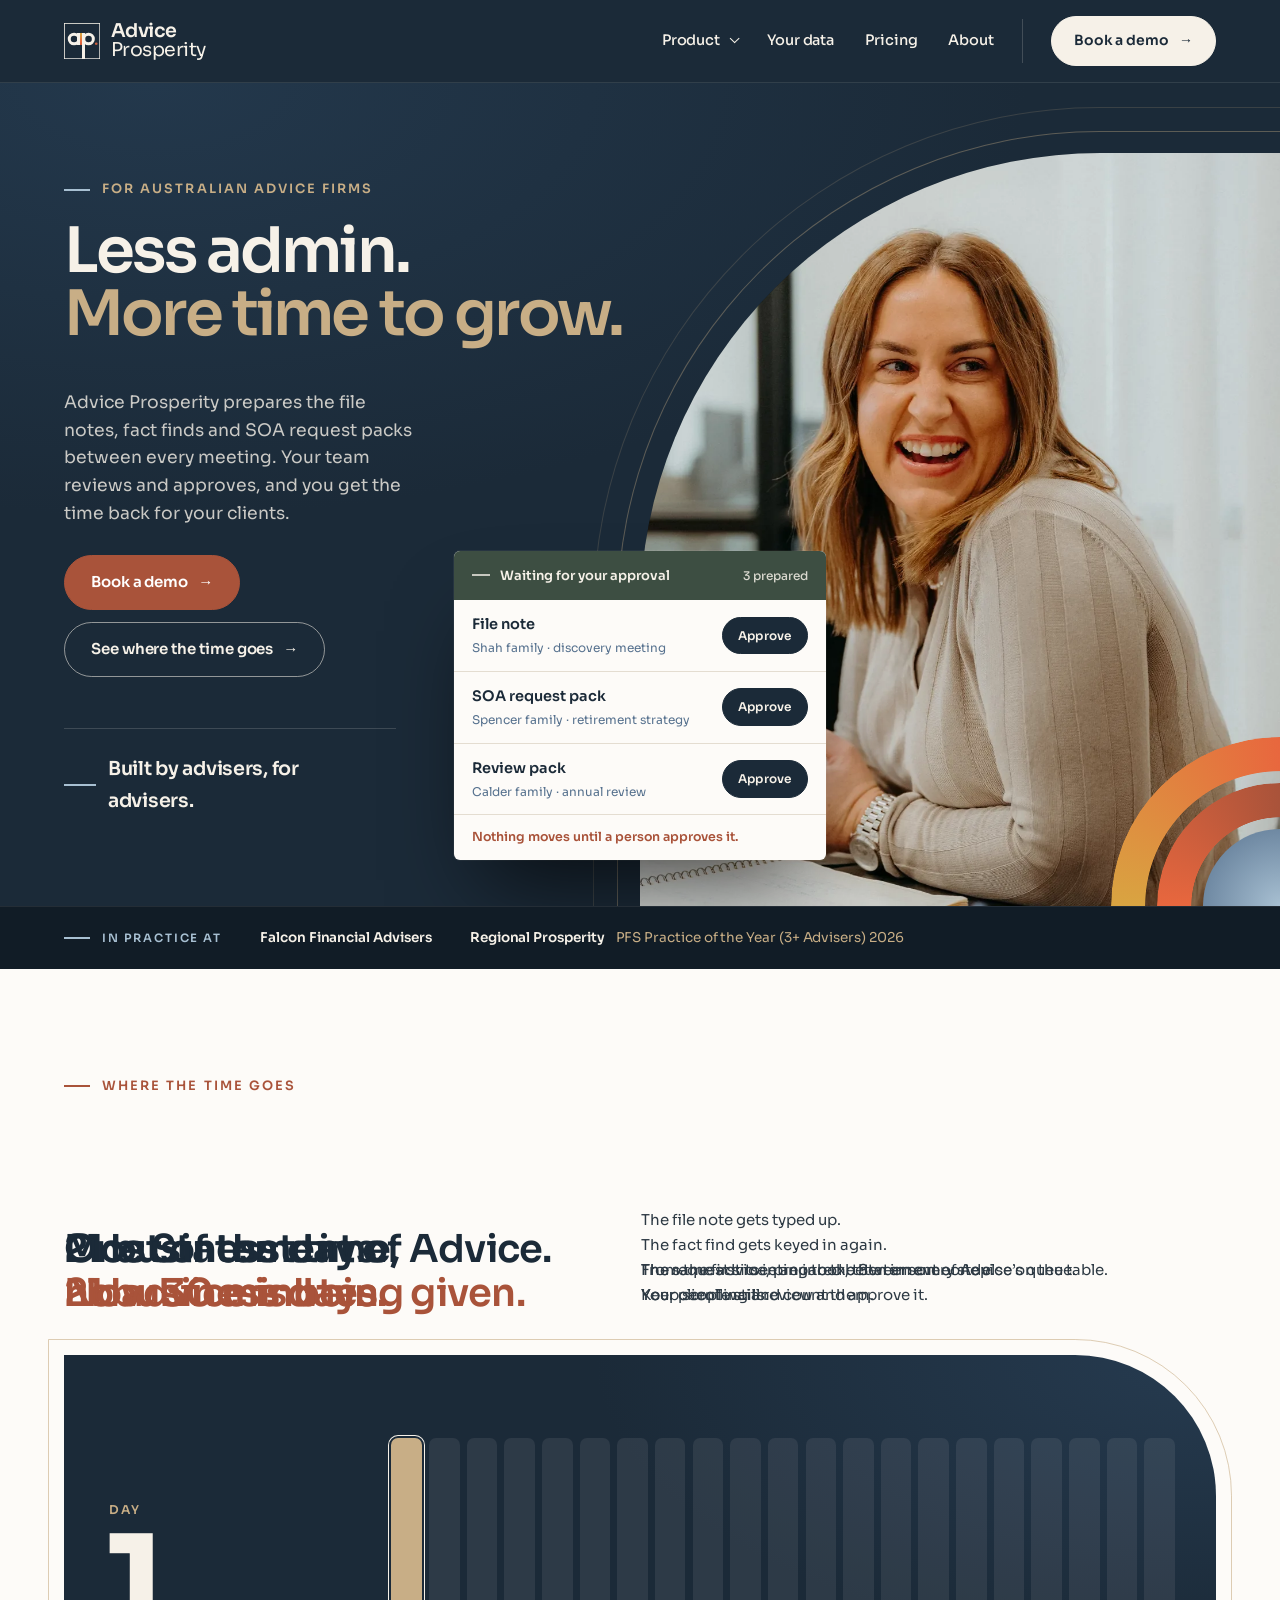
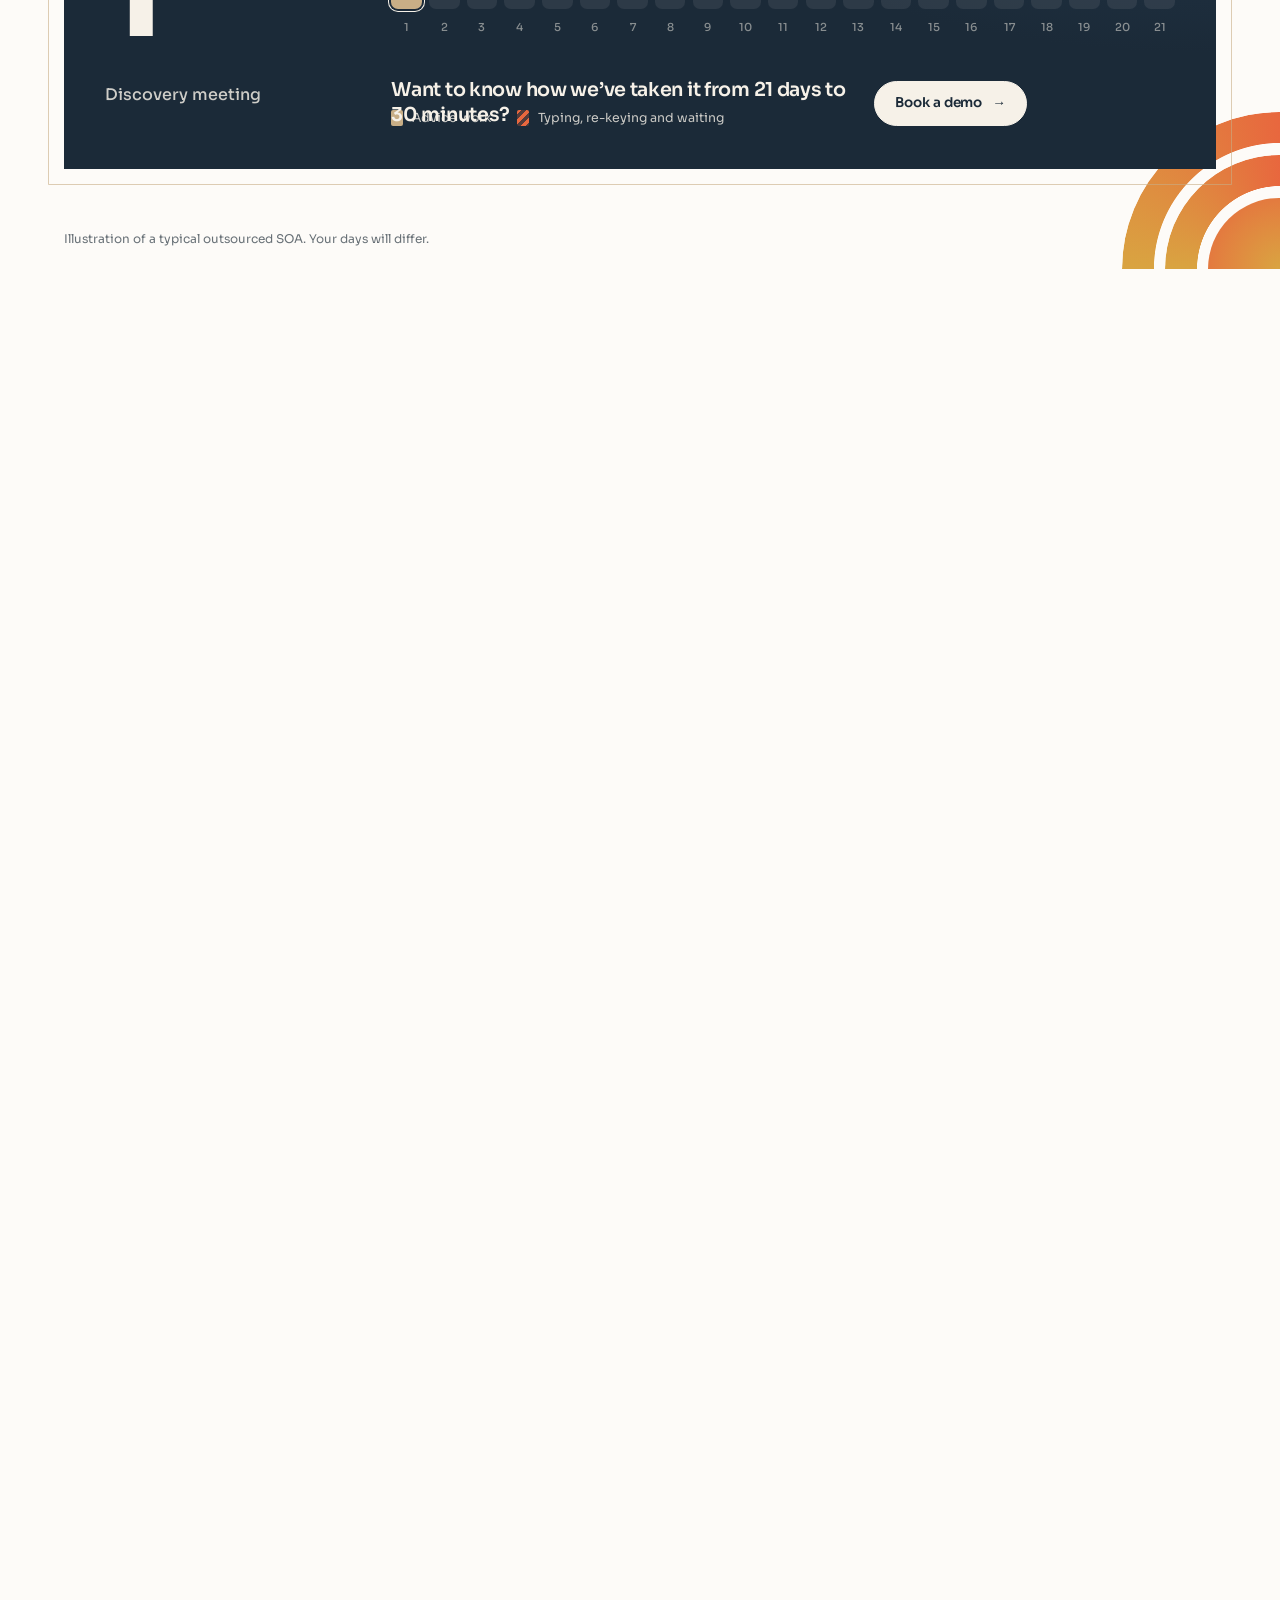
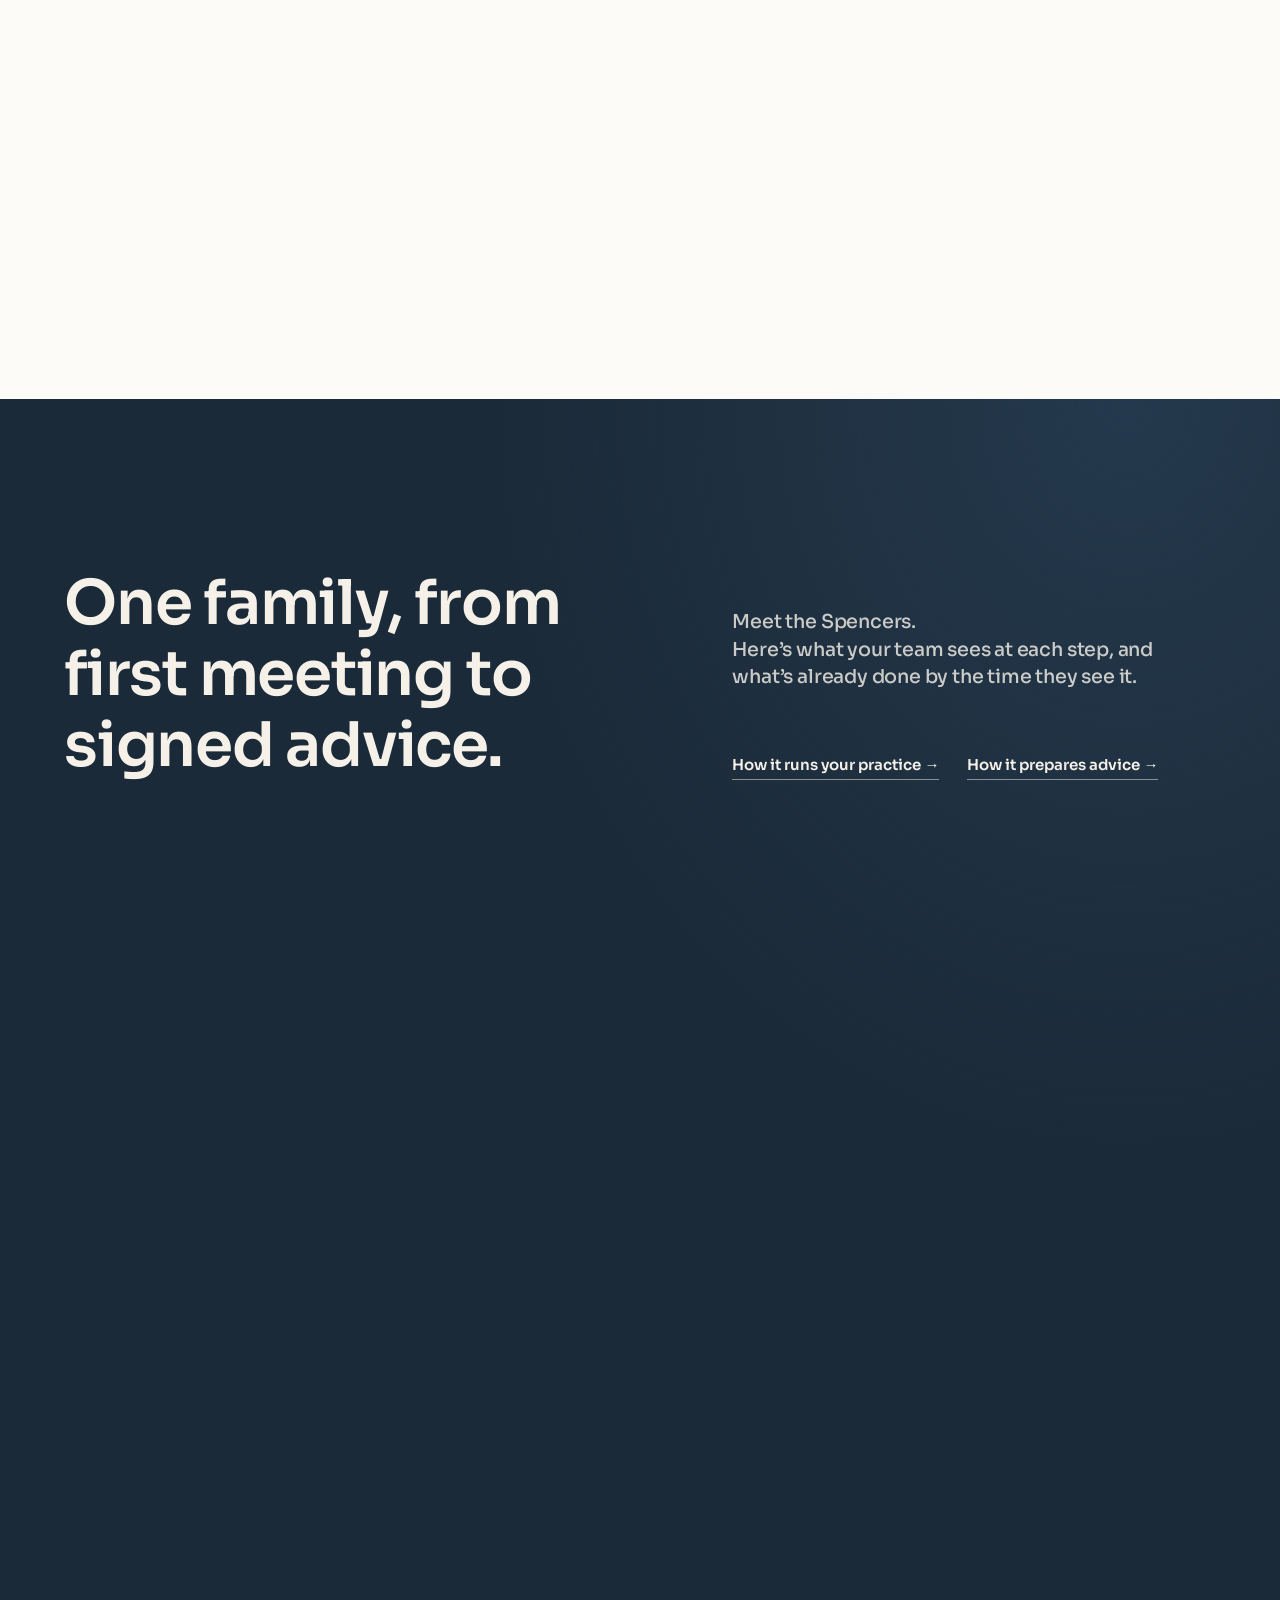
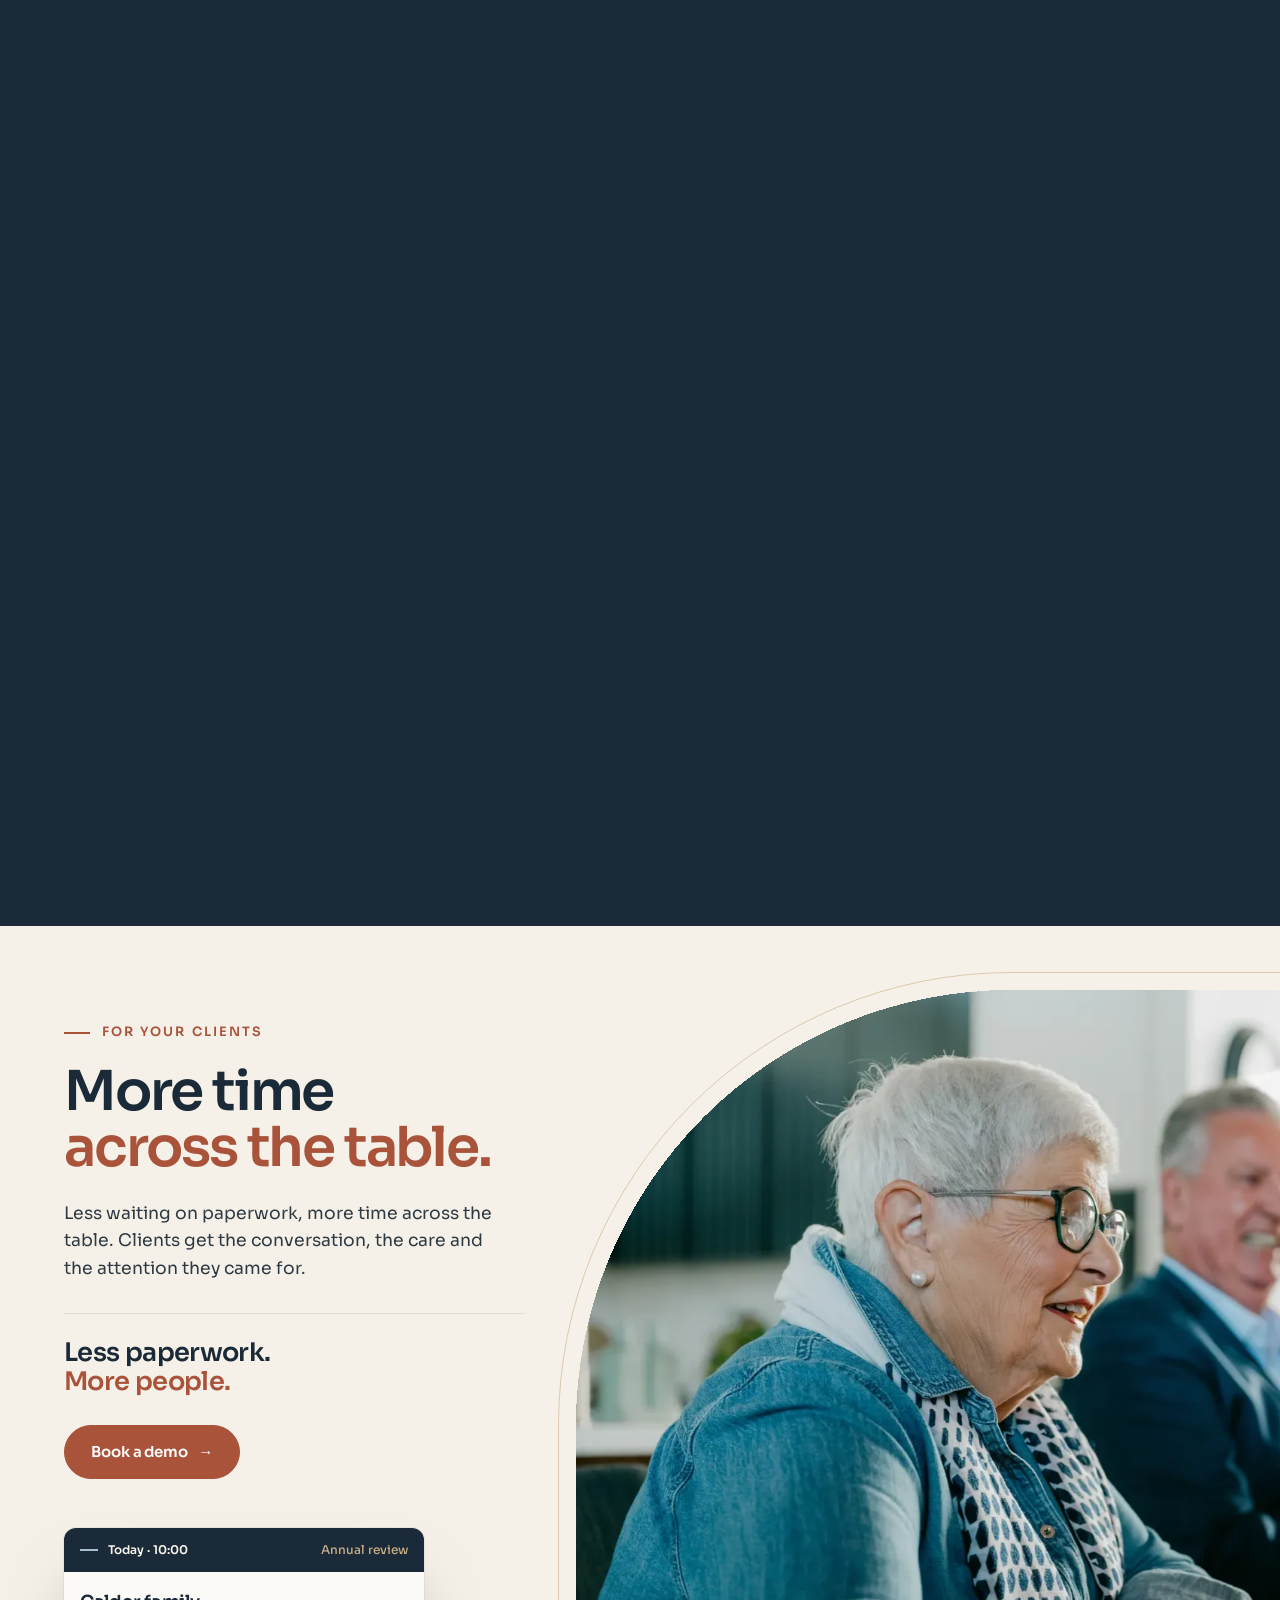
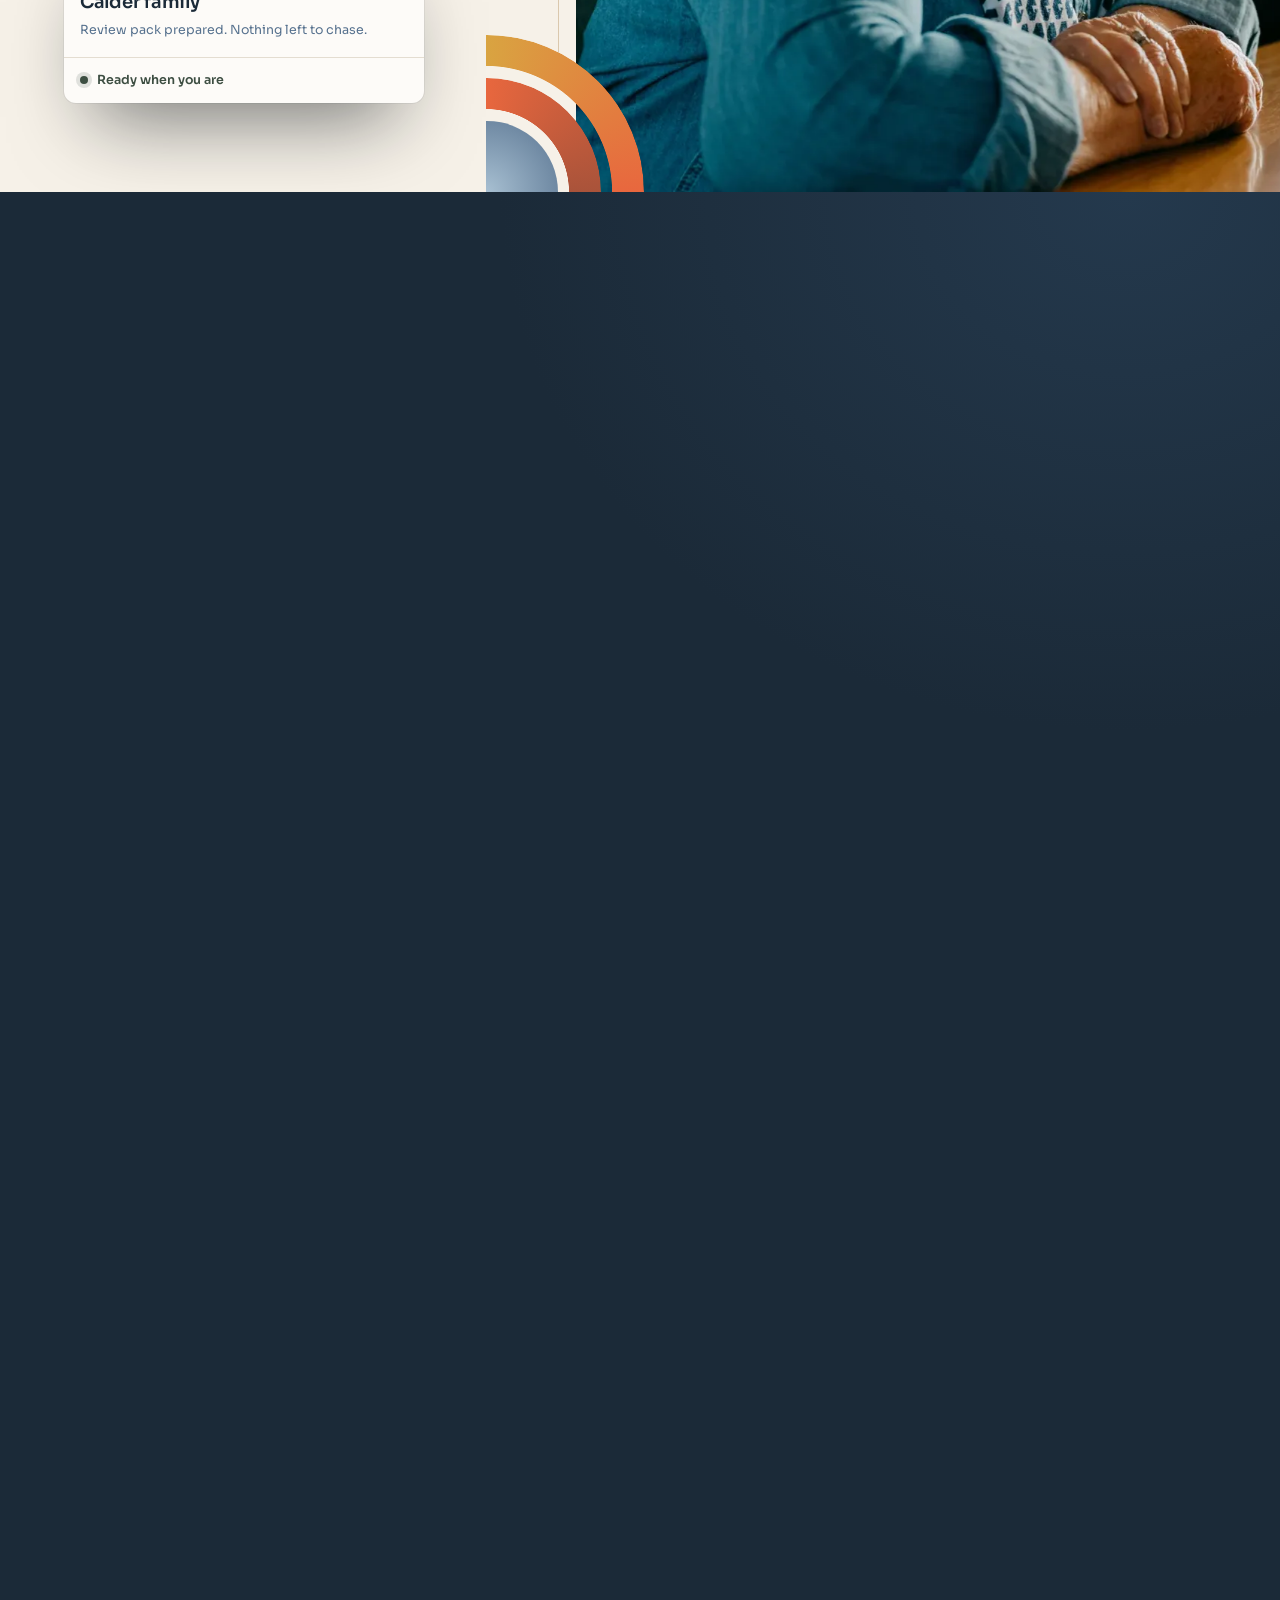
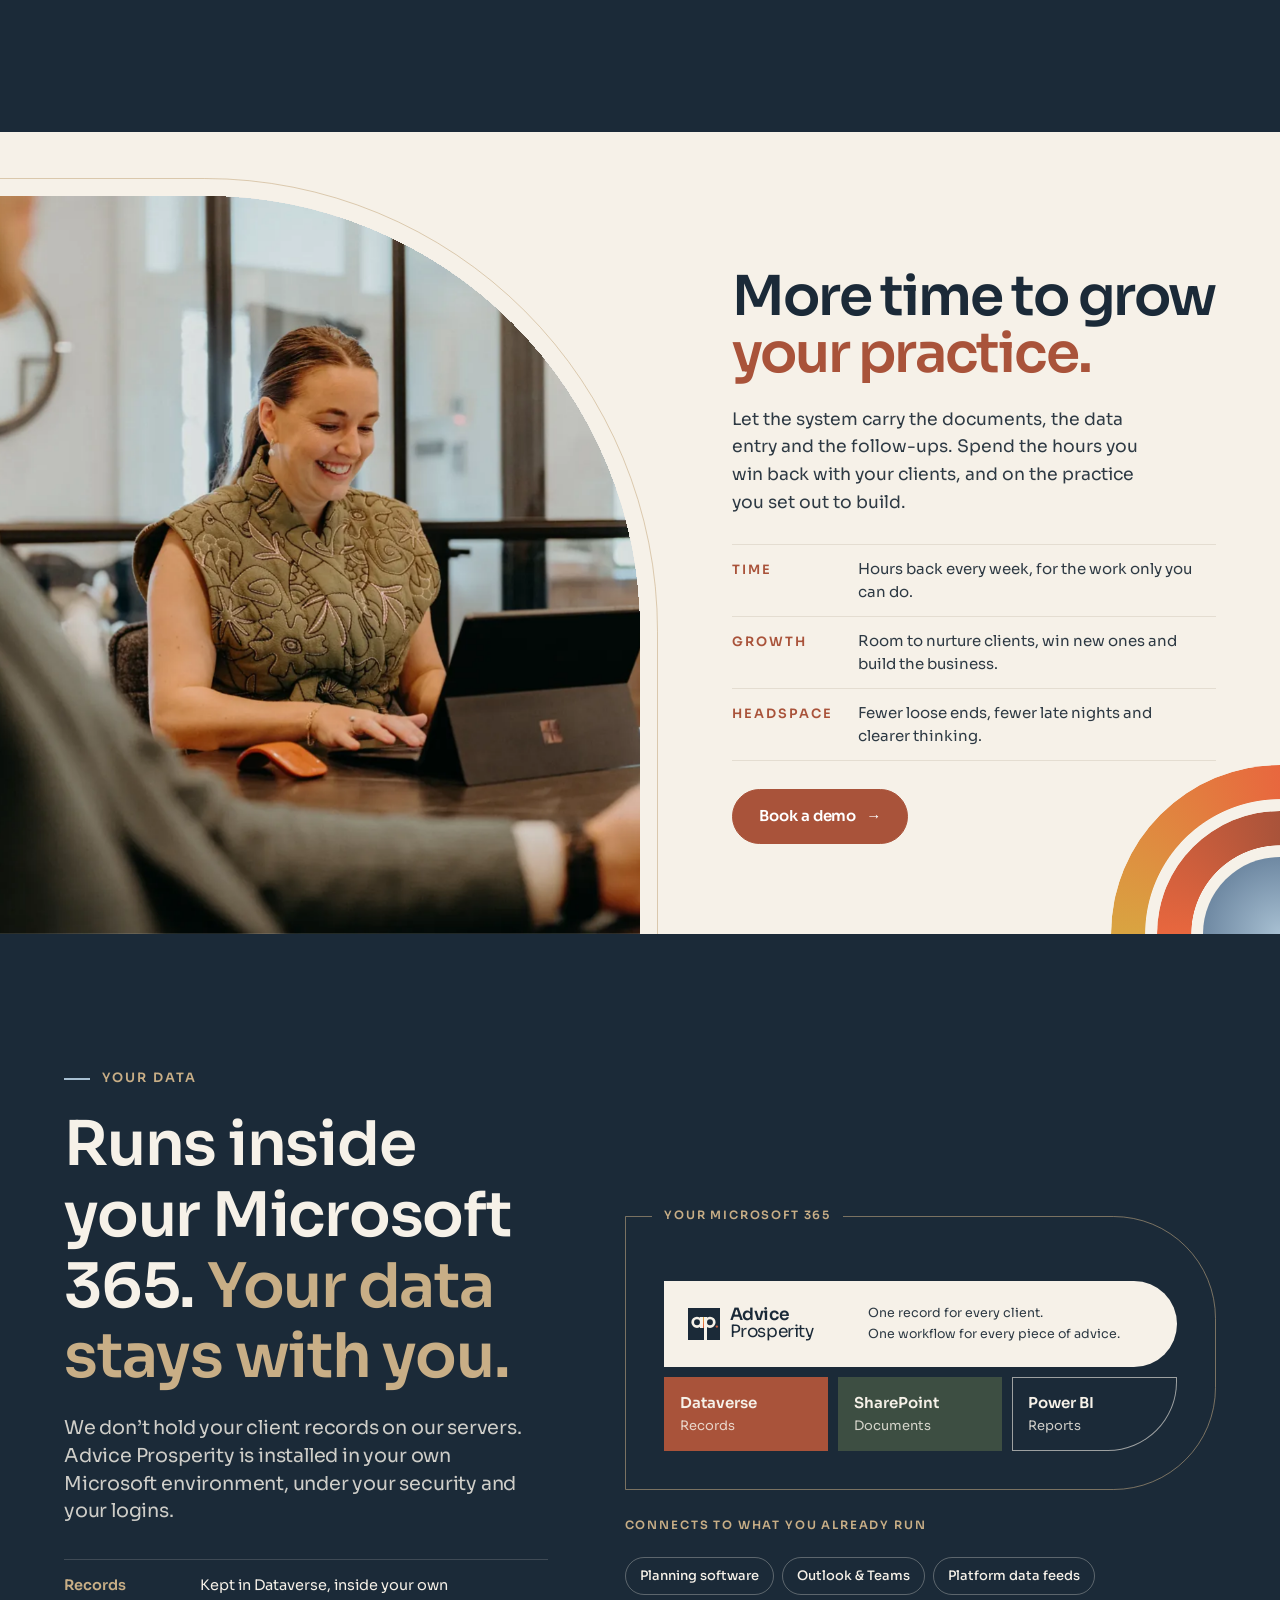
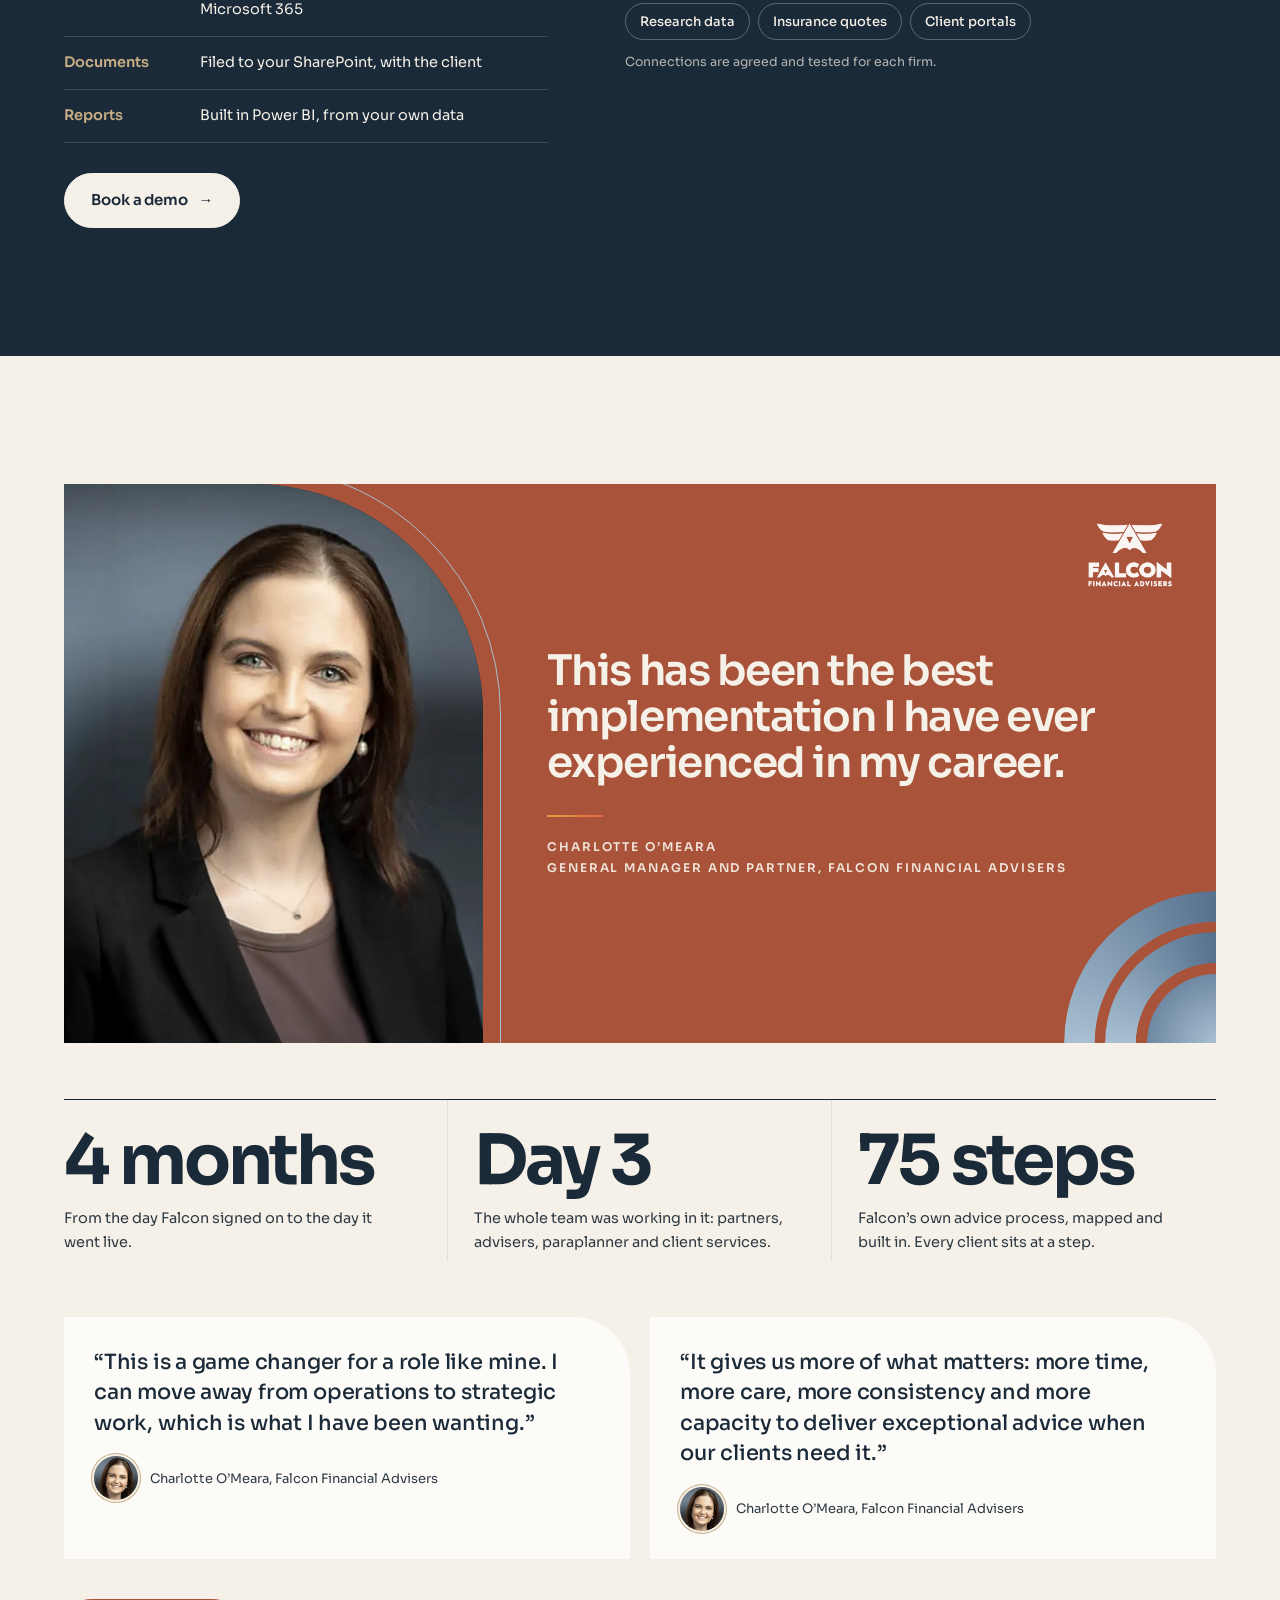
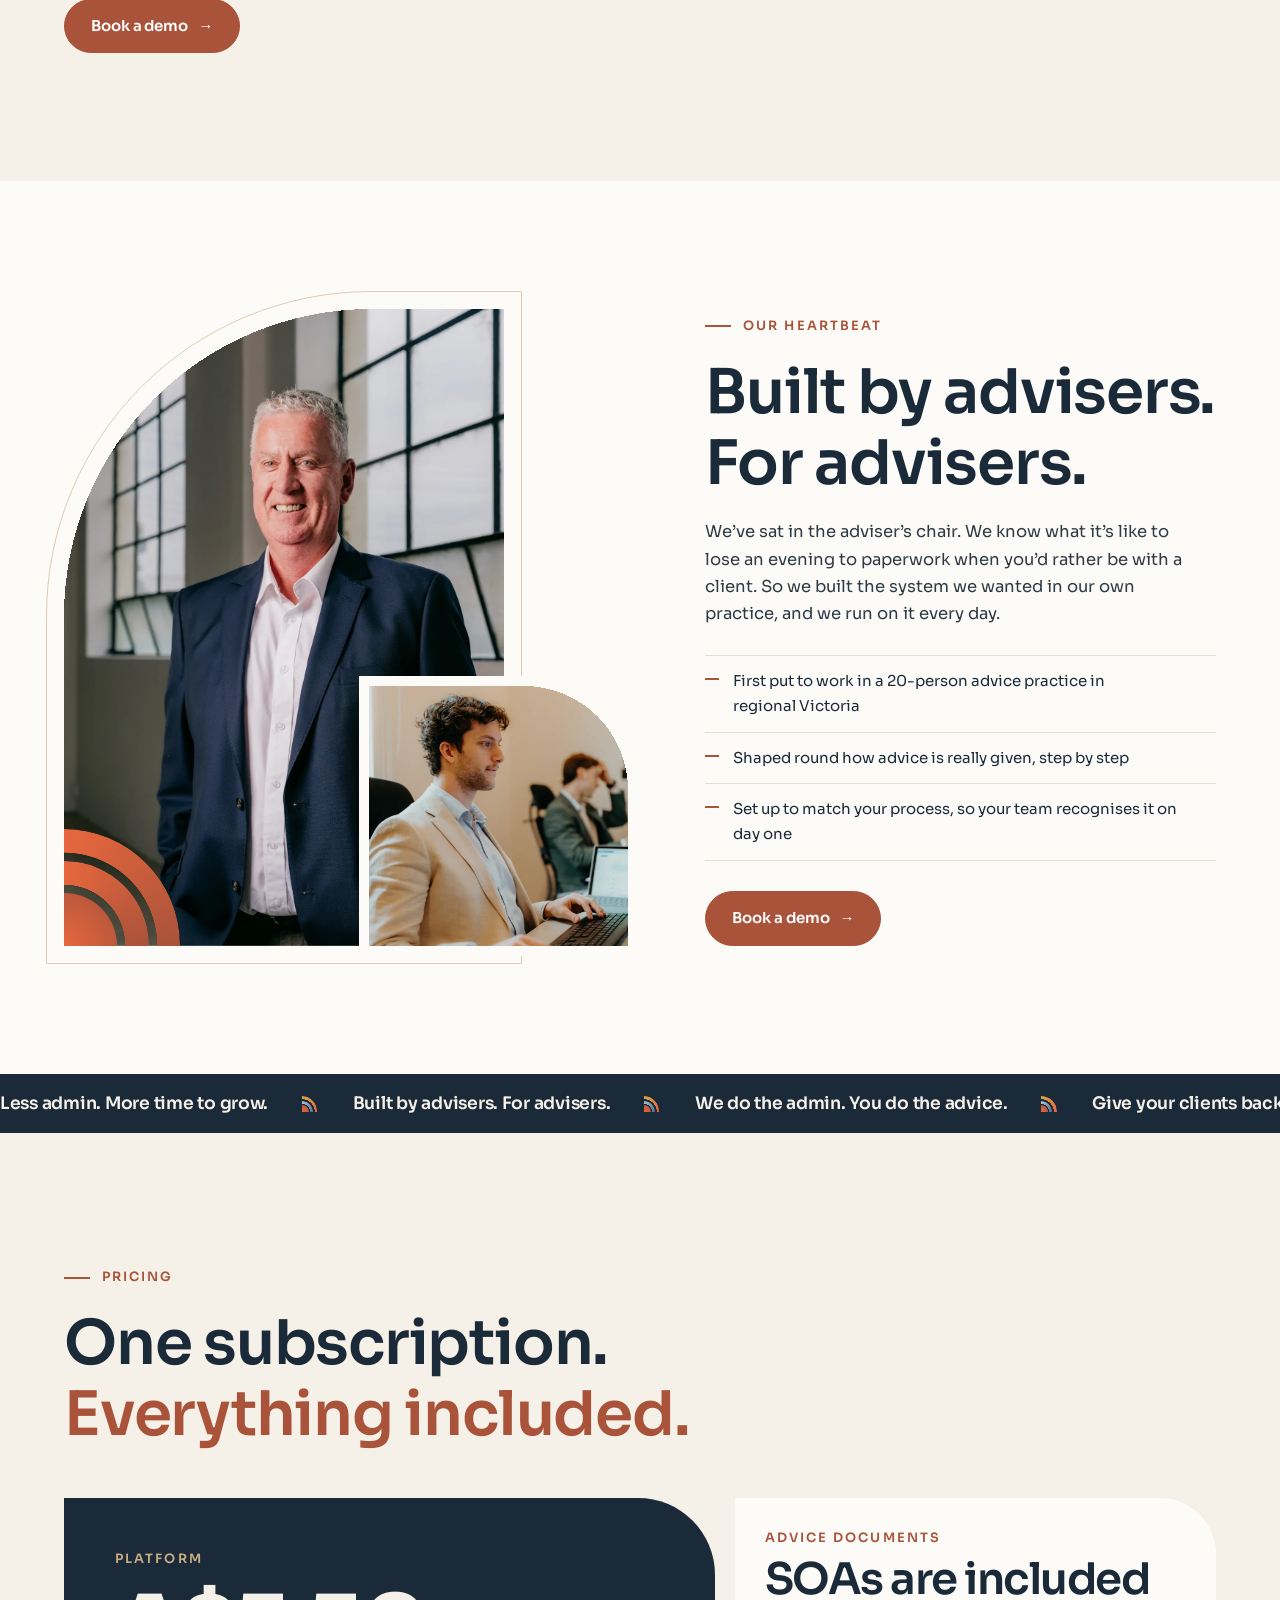
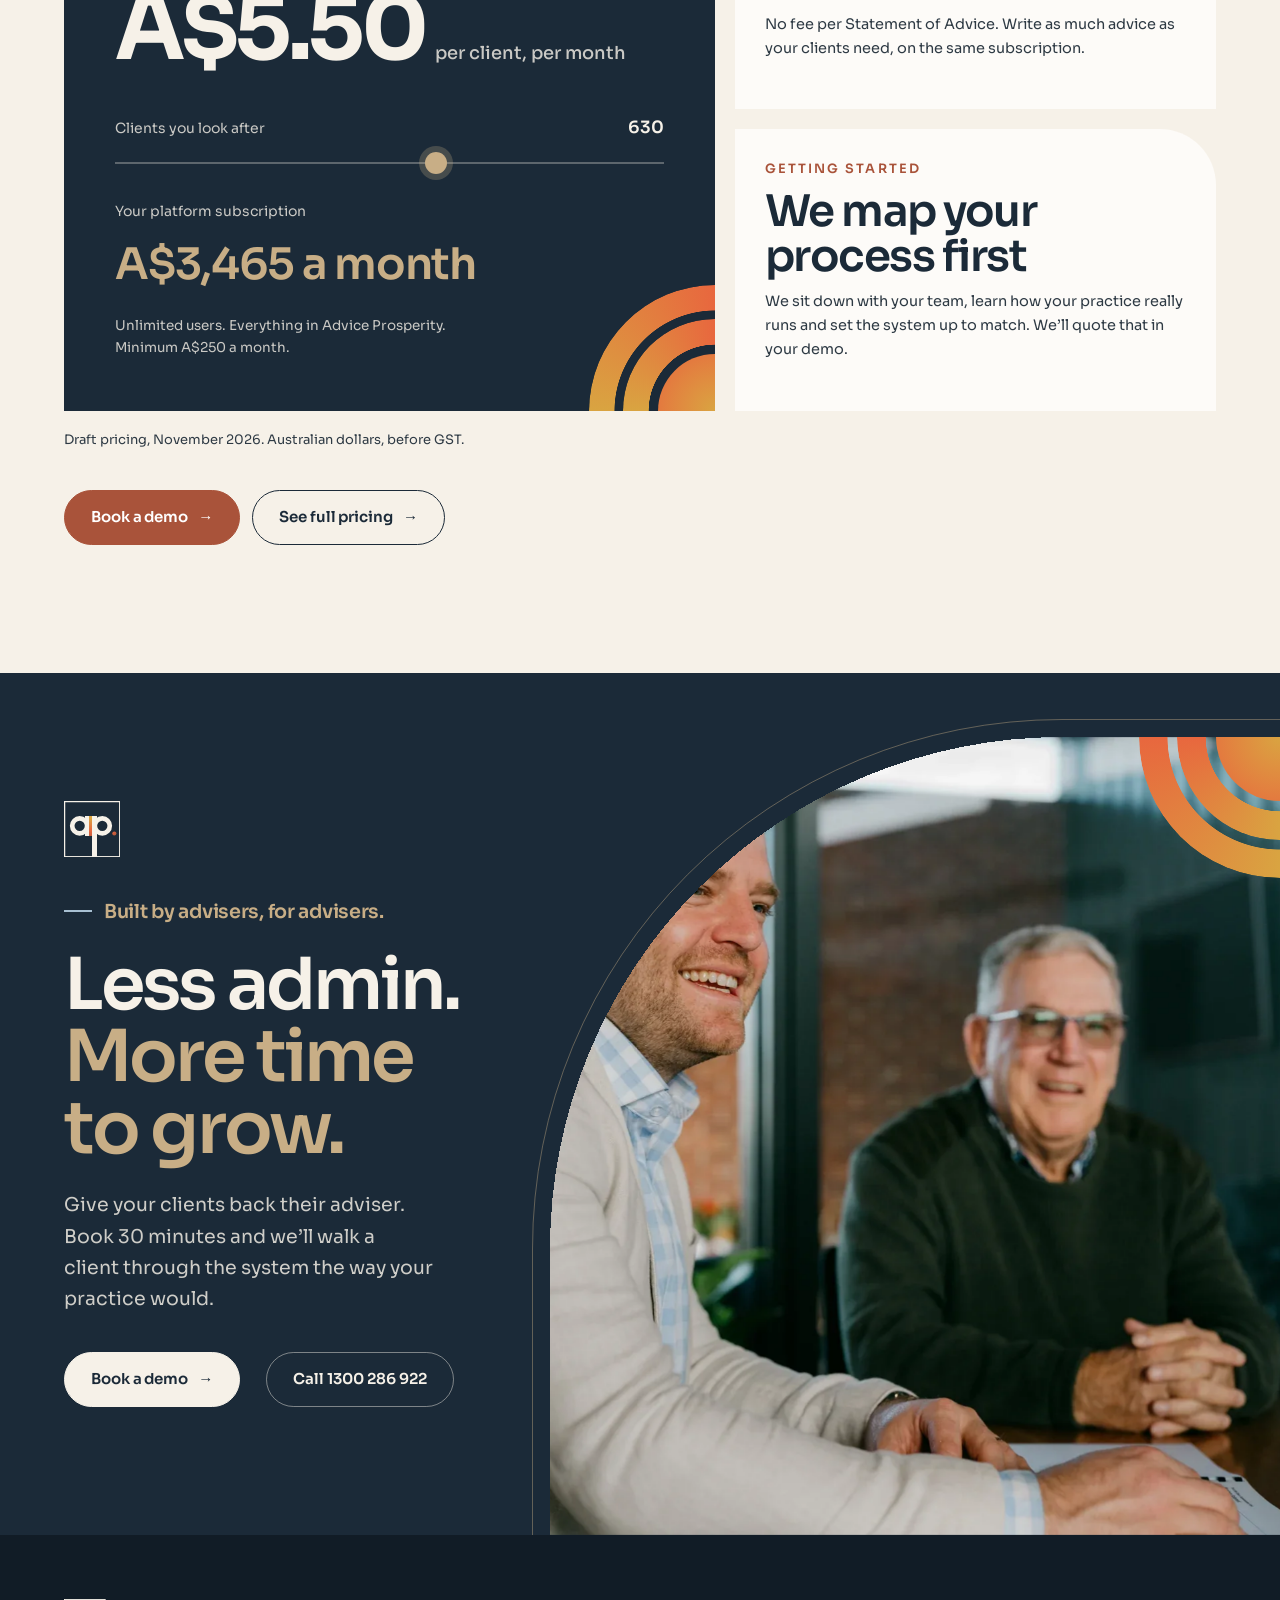
==== index.html @ 2aa07d60 "Demo form sends directly through the enquiries Worker The Book a demo form now posts to https://form" ====
<!DOCTYPE html>
<html lang="en-AU">
<head>
<meta charset="UTF-8">
<meta name="viewport" content="width=device-width, initial-scale=1.0">
<title>Advice Prosperity — Less admin. More time to grow.</title>
<link rel="icon" href="assets/favicon.svg" type="image/svg+xml">
<meta name="description" content="The practice system for Australian advice firms. Advice Prosperity prepares the work between every meeting. Your people review and approve.">
<meta property="og:title" content="Advice Prosperity — Less admin. More time to grow.">
<meta property="og:description" content="The practice system for Australian advice firms. Advice Prosperity prepares the work between every meeting. Your people review and approve.">
<meta property="og:image" content="https://adviceprosperity.com.au/assets/share.jpg">
<meta property="og:url" content="https://adviceprosperity.com.au/">
<meta property="og:type" content="website">
<meta name="twitter:card" content="summary_large_image">
<link rel="stylesheet" href="assets/site.css?v=202611252208">
</head>
<body>
<svg width="0" height="0" style="position:absolute" aria-hidden="true">
<linearGradient id="apD" x1="0" y1="0" x2="1" y2="1"><stop offset="0" stop-color="#E8673E"/><stop offset="1" stop-color="#A9533A"/></linearGradient>
<linearGradient id="apSw" gradientUnits="userSpaceOnUse" x1="0" y1="31" x2="0" y2="73"><stop offset="0" stop-color="#D9A441"/><stop offset=".5" stop-color="#E8673E"/><stop offset="1" stop-color="#A9533A"/></linearGradient>
<symbol id="ap-icon" viewBox="0 0 100 100"><clipPath id="apClip"><rect width="100" height="100"/></clipPath><rect width="100" height="100" shape-rendering="crispEdges" style="fill:var(--ait,#1B2A38)"/><g clip-path="url(#apClip)"><rect width="100" height="100" style="fill:none;stroke:var(--apk,none);stroke-width:var(--apkw,4.4px)"/></g><g transform="translate(45.266925 1) scale(0.83)"><circle cx="-21.0" cy="52.0" r="16.0" fill="none" style="stroke:var(--apm,#F6F1E8)" stroke-width="10"/><circle cx="27.4" cy="52.0" r="16.0" fill="none" style="stroke:var(--apm,#F6F1E8)" stroke-width="10"/><circle cx="53.20" cy="68.2" r="4.4" style="fill:var(--apd,url(#apD))"/></g><rect x="36.966925" y="26.73" width="8.3" height="34.86" shape-rendering="crispEdges" style="fill:var(--apm,#F6F1E8)"/><rect x="45.266925" y="26.73" width="5.312" height="34.86" shape-rendering="crispEdges" style="fill:var(--aps,url(#apSw))"/><rect x="50.578925" y="26.73" width="8.3" height="73.27" shape-rendering="crispEdges" style="fill:var(--apm,#F6F1E8)"/></symbol>
</svg>

<header class="nav" id="nav">
  <div class="wrap">
    <a class="lk" href="index.html" aria-label="Advice Prosperity, home"><svg class="ic" viewBox="0 0 100 100" aria-hidden="true"><use href="#ap-icon"/></svg><span class="wd"><b>Advice</b><br>Prosperity</span></a>
    <nav aria-label="Main" id="menu"><ul>
      <li class="has-sub"><a href="command-centre.html" data-nav="product">Product</a>
        <ul class="sub">
          <li><a href="command-centre.html">Run your practice<small>Every client and every piece of advice, on one board</small></a></li>
          <li><a href="advice-engine.html">Prepare advice<small>File notes to SOA request packs, ready to approve</small></a></li>
        </ul>
      </li>
      <li><a href="#data" data-nav="data">Your data</a></li>
      <li><a href="pricing.html" data-nav="pricing">Pricing</a></li>
      <li><a href="#about" data-nav="about">About</a></li>
    </ul></nav>
    <button class="nav-toggle" aria-expanded="false" aria-controls="menu">Menu</button>
    <a class="btn sm dark" href="demo.html">Book a demo</a>
  </div>
</header>

<main id="top">
<!-- ================= HERO ================= -->
<section class="hero">
  <div class="wrap">
    <div class="hero-tx">
      <div class="eyebrow rv">For Australian advice firms</div>
      <h1 class="rv" style="--d:.08s">Less admin.<span>More time to grow.</span></h1>
      <p class="lede rv" style="--d:.16s">Advice Prosperity prepares the file notes, fact finds and SOA request packs between every meeting. Your team reviews and approves, and you get the time back for your clients.</p>
      <div class="cta rv" style="--d:.24s">
        <a class="btn" href="demo.html">Book a demo</a>
        <a class="btn ghost" href="#bottleneck">See where the time goes</a>
      </div>
      <p class="tagline rv" style="--d:.32s">Built by advisers, for advisers.</p>
    </div>
  </div>
  <div class="hero-photo"><img src="assets/photos/sarah-hero.webp" alt="An adviser laughing with a client across the meeting table" fetchpriority="high"></div>
  <div class="arcset br"><div class="arc ring o-br g-brass-maple"></div><div class="arc ring o-br"></div><div class="arc o-br g-overcast-workshirt"></div></div>
  <div class="approve-wrap">
    <div class="approve" data-approve-card>
      <div class="hd"><span>Waiting for your approval</span><em data-count>3 prepared</em></div>
      <div class="row"><div>File note<small>Shah family &middot; discovery meeting</small></div><button class="ok" data-ok>Approve</button></div>
      <div class="row"><div>SOA request pack<small>Spencer family &middot; retirement strategy</small></div><button class="ok" data-ok>Approve</button></div>
      <div class="row"><div>Review pack<small>Calder family &middot; annual review</small></div><button class="ok" data-ok>Approve</button></div>
      <div class="ft" data-foot>Nothing moves until a person approves it.</div>
    </div>
  </div>
</section>



<!-- ================= BOTTLENECK ================= -->
<!-- ================= CREDENTIALS ================= -->
<div class="trust"><div class="wrap"><span class="trust-k">In practice at</span><span class="trust-n">Falcon Financial Advisers</span><span class="trust-n">Regional Prosperity <em>PFS Practice of the Year (3+ Advisers) 2026</em></span></div></div>

<section class="bn" id="bottleneck" data-phase="1" aria-label="Where the 21 days go">
  <div class="bn-stick">
    <div class="arcset br g-brass-maple"><div class="arc ring o-br"></div><div class="arc ring o-br"></div><div class="arc o-br"></div></div>
    <div class="wrap">
      <div class="eyebrow light">Where the time goes</div>
      <div class="bn-caps">
        <div class="bn-cap c1"><h2>One Statement of Advice. <span>21 business days.</span></h2><p>From the first meeting to the Statement of Advice on the table.<br>Keep scrolling and count them.</p></div>
        <div class="bn-cap c2"><h2>Most of that time, <span>no advice is being given.</span></h2><p>The file note gets typed up.<br>The fact find gets keyed in again.<br>The request sits in an inbox, then in someone else&rsquo;s queue.<br>Your client waits.</p></div>
        <div class="bn-cap c3"><h2>We prepare the work <span>between every step.</span></h2><p>One record for each client and one workflow for each piece of advice.<br>Each step arrives ready for a person to review and approve.</p></div>
        <div class="bn-cap c4"><h2>21 business days. <span>Now 30 minutes.</span></h2><p>The same advice, prepared between every step.<br>Your people still review and approve it.</p></div>
      </div>
      <div class="bn-stage">
        <div class="bn-days">
          <div class="bn-count"><div class="n"><small>Day</small><span id="bnN">1</span></div><div class="what" id="bnW">Discovery meeting</div></div>
          <div class="bn-grid" id="bnGrid" aria-hidden="true"></div>
          <div class="bn-key"><span><b></b>Advice work</span><span><b></b>Typing, re-keying and waiting</span></div>
          <div class="bn-hook"><p>Want to know how we&rsquo;ve taken it from 21 days to 30 minutes?</p><a class="btn on-dark sm" href="demo.html">Book a demo</a></div>
        </div>
        <div class="bn-pipe">
          <ol>
            <li><b>Discovery</b><span>File note prepared from the meeting</span></li>
            <li><b>Fact find</b><span>Filled from what was said and filed</span></li>
            <li><b>Strategy</b><span>Strategy paper prepared</span></li>
            <li><b>SOA request</b><span>Pack prepared, nothing re-keyed</span></li>
            <li><b>Paraplanning</b><span>Everything attached, first time</span></li>
            <li><b>Implementation</b><span>Tracked through to done</span></li>
          </ol>
          <div class="bn-cta"><div class="tag">Prepared by Advice Prosperity. Decided by you.</div><a class="btn on-dark sm" href="demo.html">Book a demo</a></div>
          <span class="lk dark bn-lk" aria-hidden="true"><svg class="ic" viewBox="0 0 100 100"><use href="#ap-icon"/></svg><span class="wd"><b>Advice</b><br>Prosperity</span></span>
        </div>
      </div>
    </div>
    <div class="bn-note">Illustration of a typical outsourced SOA. Your days will differ.</div>
  </div>
</section>

<!-- ================= PRODUCT WALK ================= -->
<section class="walk" id="product">
  <div class="wrap">
    <div class="walk-head">
      <div class="eyebrow rv">See it work</div>
      <h2 class="rv">One family, from first meeting <span>to signed advice.</span></h2>
      <p class="lede rv">Meet the Spencers.<br>Here&rsquo;s what your team sees at each step, and what&rsquo;s already done by the time they see it.</p>
      <p class="more rv"><a href="command-centre.html">How it runs your practice</a><a href="advice-engine.html">How it prepares advice</a></p>
    </div>

    <div class="chap">
      <div class="chap-tx rv">
        <div class="k">The pipeline</div>
        <h3>Every household, one view. <span>Onboarding, SOAs, reviews and fee consent move through a single pipeline your whole team can see.</span></h3>
        <a class="btn sm" href="demo.html">Book a demo</a>
      </div>
      <div class="chap-ui rv" data-kanban>
        <div class="win">
          <div class="win-bar"><span class="lk dark"><svg class="ic" viewBox="0 0 100 100" aria-hidden="true"><use href="#ap-icon"/></svg></span>Advice Prosperity<span class="s">Search clients, advice and documents</span><span class="av">AR</span></div>
          <div class="win-hd"><div><small>Whole firm &middot; every household</small><div class="t">Advice pipeline</div></div><div class="r">All advisers</div></div>
          <div class="kb">
            <div class="col"><h4>Discovery <span>2</span></h4><div class="kc"><small>New client</small><b>Shah family</b><span>Retirement planning</span></div><div class="kc"><small>Referral</small><b>Okafor family</b><span>Insurance review</span></div></div>
            <div class="col" data-from><h4>Fact find <span data-n>2</span></h4><div class="kc" data-mover><small>94% complete</small><b>Spencer family</b><span>Retirement &amp; wealth</span></div><div class="kc"><small>61% complete</small><b>Harper family</b><span>Estate &amp; succession</span></div></div>
            <div class="col" data-to><h4>Strategy <span data-n>1</span></h4><div class="kc"><small>Paper prepared</small><b>Reid-Osborne</b><span>Insurance restructure</span></div></div>
            <div class="col"><h4>SOA request <span>2</span></h4><div class="kc"><small>SOA</small><b>Calder family</b><span>Plan activation</span></div><div class="kc"><small>ROA</small><b>Whitmore Trust</b><span>Contributions</span></div></div>
            <div class="col"><h4>Paraplanning <span>1</span></h4><div class="kc"><small>SOA</small><b>Lockwood Holdings</b><span>Buy/sell agreement</span></div></div>
            <div class="col"><h4>Implementation <span>2</span></h4><div class="kc"><small>Signed</small><b>Moreau family</b><span>Super consolidation</span></div><div class="kc"><small>Signed</small><b>Patel household</b><span>Wealth strategy</span></div></div>
          </div>
        </div>
      </div>
    </div>

    <div class="chap">
      <div class="chap-tx rv">
        <div class="k">Fact find</div>
        <h3>A fact find that completes itself. <span>Answers are drawn from the meeting and the documents on file, each with its source shown.</span></h3>
        <a class="btn sm" href="demo.html">Book a demo</a>
      </div>
      <div class="chap-ui rv">
        <div class="win">
          <div class="win-bar"><span class="lk dark"><svg class="ic" viewBox="0 0 100 100" aria-hidden="true"><use href="#ap-icon"/></svg></span>Advice Prosperity<span class="s">Spencer family</span><span class="av">LH</span></div>
          <div class="win-hd"><div><small>Spencer family</small><div class="t">Fact find</div></div><div class="r">94% complete</div></div>
          <div class="ff-prog"><i></i></div>
          <div class="ff">
            <h5>Personal &amp; family</h5>
            <div class="r" style="--i:0"><span>Paul &middot; date of birth</span><b>14/03/1974</b><span class="src w">Licence</span></div>
            <div class="r" style="--i:1"><span>Olivia &middot; date of birth</span><b>02/11/1976</b><span class="src w">Licence</span></div>
            <div class="r" style="--i:2"><span>Dependants</span><b>2 (Ella 14, Jack 11)</b><span class="src">Meeting</span></div>
            <h5>Assets &amp; super</h5>
            <div class="r" style="--i:3"><span>Family home</span><b>$720,000</b><span class="src">Meeting</span></div>
            <div class="r" style="--i:4"><span>UniSuper &middot; Paul</span><b>$584,200</b><span class="src b">Statement</span></div>
            <div class="r" style="--i:5"><span>Hostplus &middot; Olivia</span><b>$263,300</b><span class="src b">ATO prefill</span></div>
            <div class="r" style="--i:6"><span>Risk profile</span><b>Balanced growth</b><span class="src">Meeting</span></div>
            <blockquote>&ldquo;We&rsquo;d like to stop at 60 and 63, keep the SMSF, and look at our cover once the house move is done.&rdquo;</blockquote>
          </div>
        </div>
      </div>
    </div>
  </div>
</section>

<section class="band">
  <div class="wrap"><div class="band-tx">
    <div class="eyebrow rv">For your clients</div>
    <h2 class="rv">More time<span>across the table.</span></h2>
    <p class="rv">Less waiting on paperwork, more time across the table. Clients get the conversation, the care and the attention they came for.</p>
    <p class="band-pull rv">Less paperwork.<span>More people.</span></p>
    <a class="btn rv" href="demo.html">Book a demo</a>
    <div class="meet rv" aria-hidden="true"><div class="meet-hd"><span>Today &middot; 10:00</span><em>Annual review</em></div><b>Calder family</b><small>Review pack prepared. Nothing left to chase.</small><div class="meet-ft">Ready when you are</div></div>
  </div></div>
  <div class="band-ph" style="--pos:45% center"><img src="assets/photos/p15.webp" alt="A client smiling with her adviser across the meeting table" loading="lazy"></div>
  <div class="arcset bl"><div class="arc ring o-bl g-brass-maple"></div><div class="arc ring o-bl"></div><div class="arc o-bl g-overcast-workshirt"></div></div>
</section>

<section class="walk inner">
  <div class="wrap">
    <div class="chap">
      <div class="chap-tx rv">
        <div class="k">SOA request</div>
        <h3>The pack is prepared. You decide when it goes. <span>Fact find, strategy paper and every supporting statement attached. One approval sends it.</span></h3>
        <a class="btn sm" href="demo.html">Book a demo</a>
      </div>
      <div class="chap-ui rv">
        <div class="win">
          <div class="win-bar"><span class="lk dark"><svg class="ic" viewBox="0 0 100 100" aria-hidden="true"><use href="#ap-icon"/></svg></span>Advice Prosperity<span class="s">Approvals</span><span class="av">LH</span></div>
          <div class="win-hd"><div><small>Spencer family &middot; retirement strategy</small><div class="t">SOA request pack</div></div><div class="r">Prepared 3:40pm</div></div>
          <div class="pk">
            <ul class="pk-doc">
              <li><span>Fact find</span><em>94% &middot; 2 items to confirm</em></li>
              <li><span>Strategy paper</span><em>Approved Thursday</em></li>
              <li><span>Risk profile</span><em>Balanced growth</em></li>
              <li><span>Super statements</span><em>2 files</em></li>
              <li><span>Meeting file note</span><em>Filed</em></li>
              <li><span>Scope and instructions</span><em>Drafted for you</em></li>
            </ul>
            <div class="pk-side">
              <div class="st" data-pk-st>Waiting for you</div>
              <p>Nothing has been sent. The pack goes to paraplanning when you approve it.</p>
              <button class="ok" data-pk>Approve and send to paraplanning</button>
              <div class="pk-log" data-pk-log></div>
              <div class="gate">A person approves every step, and the record shows who.</div>
            </div>
          </div>
        </div>
      </div>
    </div>

    <div class="chap">
      <div class="chap-tx rv">
        <div class="k">Reviews &amp; fee consent</div>
        <h3>Reviews, prepared before you open the file. <span>Changes since last year, a draft pack and the fee consent renewal, ready within its window.</span></h3>
        <a class="btn sm" href="demo.html">Book a demo</a>
      </div>
      <div class="chap-ui rv">
        <div class="win">
          <div class="win-bar"><span class="lk dark"><svg class="ic" viewBox="0 0 100 100" aria-hidden="true"><use href="#ap-icon"/></svg></span>Advice Prosperity<span class="s">Households</span><span class="av">LH</span></div>
          <div class="win-hd"><div><small>Household &middot; next review 18 Dec</small><div class="t">Spencer family</div></div><div class="r">$1,284,500<br>under advice</div></div>
          <div class="rvw">
            <div class="box">
              <h5>Since the last review <span>Pack ready</span></h5>
              <div class="ch"><b>Super</b><span>UniSuper balance up $41,600</span></div>
              <div class="ch"><b>Family</b><span>House move booked for March</span></div>
              <div class="ch"><b>Cover</b><span>Income protection waiting period to review</span></div>
            </div>
            <div class="box">
              <h5>Fee consent</h5>
              <div class="big">14 Nov &ndash; 14 Dec</div>
              <div class="bar"><i></i></div>
              <p>Renewal prepared for the client to sign. Waiting for Liam&rsquo;s approval.</p>
            </div>
          </div>
        </div>
        <p class="walk-note">Illustrative screens. The names on them are made up.</p>
      </div>
    </div>
  </div>
</section>

<section class="band flip">
  <div class="wrap"><div class="band-tx">
    <div class="eyebrow rv">For you</div>
    <h2 class="rv">More time to grow<span>your practice.</span></h2>
    <p class="rv">Let the system carry the documents, the data entry and the follow-ups. Spend the hours you win back with your clients, and on the practice you set out to build.</p>
    <ul class="band-pts rv"><li><b>Time</b>Hours back every week, for the work only you can do.</li><li><b>Growth</b>Room to nurture clients, win new ones and build the business.</li><li><b>Headspace</b>Fewer loose ends, fewer late nights and clearer thinking.</li></ul>
    <a class="btn rv" href="demo.html">Book a demo</a>
  </div></div>
  <div class="band-ph" style="--pos:42% center"><img src="assets/photos/p22.webp" alt="An adviser working with a client at the meeting table" loading="lazy"></div>
  <div class="arcset br"><div class="arc ring o-br g-brass-maple"></div><div class="arc ring o-br"></div><div class="arc o-br g-overcast-workshirt"></div></div>
</section>

<!-- ================= TENANT ================= -->
<section class="ten" id="data">
  <div class="wrap">
    <div>
      <div class="eyebrow light rv">Your data</div>
      <h2 class="rv">Runs inside your Microsoft 365. <span>Your data stays with you.</span></h2>
      <p class="lede rv">We don&rsquo;t hold your client records on our servers. Advice Prosperity is installed in your own Microsoft environment, under your security and your logins.</p>
      <dl class="rv">
        <div><dt>Records</dt><dd>Kept in Dataverse, inside your own Microsoft 365</dd></div>
        <div><dt>Documents</dt><dd>Filed to your SharePoint, with the client</dd></div>
        <div><dt>Reports</dt><dd>Built in Power BI, from your own data</dd></div>
      </dl>
      <a class="btn on-dark rv" style="margin-top:30px" href="demo.html">Book a demo</a>
    </div>
    <div class="rv">
      <div class="tenant">
        <span class="lab">Your Microsoft 365</span>
        <div class="core"><span class="lk"><svg class="ic" viewBox="0 0 100 100" aria-hidden="true"><use href="#ap-icon"/></svg><span class="wd"><b>Advice</b><br>Prosperity</span></span><span class="d">One record for every client.<br>One workflow for every piece of advice.</span></div>
        <div class="ms"><div><b>Dataverse</b>Records</div><div><b>SharePoint</b>Documents</div><div><b>Power BI</b>Reports</div></div>
      </div>
      <div class="plugs-k">Connects to what you already run</div>
      <div class="plugs"><span>Planning software</span><span>Outlook &amp; Teams</span><span>Platform data feeds</span><span>Research data</span><span>Insurance quotes</span><span>Client portals</span></div>
      <p class="plugs-n">Connections are agreed and tested for each firm.</p>
    </div>
  </div>
  <div class="arcset bl g-brass-brick" style="width:clamp(110px,13vw,200px)"><div class="arc ring o-bl"></div><div class="arc ring o-bl"></div><div class="arc o-bl"></div></div>
</section>

<!-- ================= PROOF ================= -->
<section class="proof" id="proof">
  <div class="wrap">
    <div class="vq rv">
      <p>This has been the best implementation I have ever experienced in my career.</p>
      <div class="by">Charlotte O&rsquo;Meara<br>General Manager and Partner, Falcon Financial Advisers</div>
      <div class="vq-ph"><img src="assets/photos/charlotte.webp" alt="Charlotte O&rsquo;Meara, General Manager and Partner, Falcon Financial Advisers" loading="lazy"></div>
      <img class="vq-logo" src="assets/logos/falcon-white.png" alt="Falcon Financial Advisers" loading="lazy">
      <div class="arcset br g-overcast-workshirt"><div class="arc ring o-br"></div><div class="arc ring o-br"></div><div class="arc o-br"></div></div>
    </div>
    <div class="facts">
      <div class="rv"><b>4 months</b><span>From the day Falcon signed on to the day it went live.</span></div>
      <div class="rv" style="--d:.08s"><b>Day 3</b><span>The whole team was working in it: partners, advisers, paraplanner and client services.</span></div>
      <div class="rv" style="--d:.16s"><b>75 steps</b><span>Falcon&rsquo;s own advice process, mapped and built in. Every client sits at a step.</span></div>
    </div>
    <div class="q2">
      <figure class="rv"><blockquote>&ldquo;This is a game changer for a role like mine. I can move away from operations to strategic work, which is what I have been wanting.&rdquo;</blockquote><figcaption><img class="av" src="assets/photos/charlotte-sm.webp" alt="" loading="lazy"><span>Charlotte O&rsquo;Meara, Falcon Financial Advisers</span></figcaption></figure>
      <figure class="rv" style="--d:.08s"><blockquote>&ldquo;It gives us more of what matters: more time, more care, more consistency and more capacity to deliver exceptional advice when our clients need it.&rdquo;</blockquote><figcaption><img class="av" src="assets/photos/charlotte-sm.webp" alt="" loading="lazy"><span>Charlotte O&rsquo;Meara, Falcon Financial Advisers</span></figcaption></figure>
    </div>
    <div class="cta-row rv"><a class="btn" href="demo.html">Book a demo</a></div>
  </div>
</section>

<!-- ================= BUILT BY ADVISERS ================= -->
<section class="built" id="about">
  <div class="wrap">
    <div class="built-ph rv">
      <div class="a"><img src="assets/photos/martin.webp" alt="Martin, an adviser, smiling in a navy blazer" loading="lazy"><div class="arcset bl"><div class="arc ring o-bl"></div><div class="arc ring o-bl"></div><div class="arc o-bl"></div></div></div>
      <div class="b"><img src="assets/photos/p2.webp" alt="An adviser at work at his desk" loading="lazy"></div>
    </div>
    <div>
      <div class="eyebrow rv">Our heartbeat</div>
      <h2 class="rv">Built by advisers. For advisers.</h2>
      <p class="rv">We&rsquo;ve sat in the adviser&rsquo;s chair. We know what it&rsquo;s like to lose an evening to paperwork when you&rsquo;d rather be with a client. So we built the system we wanted in our own practice, and we run on it every day.</p>
      <ul class="rv">
        <li>First put to work in a 20-person advice practice in regional Victoria</li>
        <li>Shaped round how advice is really given, step by step</li>
        <li>Set up to match your process, so your team recognises it on day one</li>
      </ul>
      <a class="btn rv" style="margin-top:30px" href="demo.html">Book a demo</a>
    </div>
  </div>
</section>

<!-- ================= BRAND BANDS ================= -->
<div class="ticks" aria-hidden="true"><div class="tick t1"><div class="track"><span>Less admin. More time to grow.</span><i class="ag"><i class="arcset bl"><i class="arc ring o-bl"></i><i class="arc ring o-bl"></i><i class="arc o-bl"></i></i></i><span>Built by advisers. For advisers.</span><i class="ag"><i class="arcset bl"><i class="arc ring o-bl"></i><i class="arc ring o-bl"></i><i class="arc o-bl"></i></i></i><span>We do the admin. You do the advice.</span><i class="ag"><i class="arcset bl"><i class="arc ring o-bl"></i><i class="arc ring o-bl"></i><i class="arc o-bl"></i></i></i><span>Give your clients back their adviser.</span><i class="ag"><i class="arcset bl"><i class="arc ring o-bl"></i><i class="arc ring o-bl"></i><i class="arc o-bl"></i></i></i><span>Less paperwork. More people.</span><i class="ag"><i class="arcset bl"><i class="arc ring o-bl"></i><i class="arc ring o-bl"></i><i class="arc o-bl"></i></i></i><span>Time to nurture. Room to grow.</span><i class="ag"><i class="arcset bl"><i class="arc ring o-bl"></i><i class="arc ring o-bl"></i><i class="arc o-bl"></i></i></i><span>Less admin. More time to grow.</span><i class="ag"><i class="arcset bl"><i class="arc ring o-bl"></i><i class="arc ring o-bl"></i><i class="arc o-bl"></i></i></i><span>Built by advisers. For advisers.</span><i class="ag"><i class="arcset bl"><i class="arc ring o-bl"></i><i class="arc ring o-bl"></i><i class="arc o-bl"></i></i></i><span>We do the admin. You do the advice.</span><i class="ag"><i class="arcset bl"><i class="arc ring o-bl"></i><i class="arc ring o-bl"></i><i class="arc o-bl"></i></i></i><span>Give your clients back their adviser.</span><i class="ag"><i class="arcset bl"><i class="arc ring o-bl"></i><i class="arc ring o-bl"></i><i class="arc o-bl"></i></i></i><span>Less paperwork. More people.</span><i class="ag"><i class="arcset bl"><i class="arc ring o-bl"></i><i class="arc ring o-bl"></i><i class="arc o-bl"></i></i></i><span>Time to nurture. Room to grow.</span><i class="ag"><i class="arcset bl"><i class="arc ring o-bl"></i><i class="arc ring o-bl"></i><i class="arc o-bl"></i></i></i></div></div></div>

<!-- ================= PRICING ================= -->
<section class="price" id="pricing">
  <div class="wrap">
    <div class="eyebrow rv">Pricing</div>
    <h2 class="rv">One subscription. <span>Everything included.</span></h2>
    <div class="price-grid">
      <div class="calc rv">
        <div class="k">Platform</div>
        <div class="rate">A$5.50<small>per client, per month</small></div>
        <label for="clients">Clients you look after <b id="cN">630</b></label>
        <input type="range" id="clients" min="100" max="1000" step="10" value="630">
        <div class="out"><span>Your platform subscription</span><b id="cOut">A$3,465 a month</b></div>
        <p class="inc">Unlimited users. Everything in Advice Prosperity. <span class="nw">Minimum A$250 a month.</span></p>
        <div class="arcset br g-brass-maple" style="width:22%"><div class="arc ring o-br"></div><div class="arc ring o-br"></div><div class="arc o-br"></div></div>
      </div>
      <div class="price-side">
        <div class="pc rv"><div class="k">Advice documents</div><div class="v">SOAs are included</div><p>No fee per Statement of Advice. Write as much advice as your clients need, on the same subscription.</p></div>
        <div class="pc rv" style="--d:.08s"><div class="k">Getting started</div><div class="v">We map your process first</div><p>We sit down with your team, learn how your practice really runs and set the system up to match. We&rsquo;ll quote that in your demo.</p></div>
      </div>
    </div>
    <p class="price-note">Draft pricing, November 2026. Australian dollars, before GST.</p>
    <div class="cta-row rv"><a class="btn" href="demo.html">Book a demo</a><a class="btn ghost" href="pricing.html">See full pricing</a></div>
  </div>
</section>
<!-- ================= CLOSE ================= -->
<section class="close" id="demo">
  <div class="wrap">
    <div class="close-tx">
      <svg class="close-ic rv" viewBox="0 0 100 100" aria-hidden="true"><use href="#ap-icon"/></svg>
      <p class="tagline light rv">Built by advisers, for advisers.</p>
      <h2 class="rv">Less admin. <span>More time to grow.</span></h2>
      <p class="rv">Give your clients back their adviser.<br>Book 30 minutes and we&rsquo;ll walk a client through the system the way your practice would.</p>
      <div class="cta rv"><a class="btn on-dark" href="demo.html">Book a demo</a><a class="tel" href="tel:1300286922">Call 1300 286 922</a></div>
    </div>
    <div class="close-ph">
      <div class="ph"><img src="assets/photos/kane.webp" alt="Kane laughing with a client across the meeting table" loading="lazy"></div>
      <div class="arcset tr g-brass-maple close-arc"><div class="arc ring o-tr"></div><div class="arc ring o-tr"></div><div class="arc o-tr"></div></div>
    </div>
  </div>
</section>
</main>

<footer>
  <div class="wrap">
    <div class="ft-top">
      <a class="lk dark" href="index.html" aria-label="Advice Prosperity, home"><svg class="ic" viewBox="0 0 100 100" aria-hidden="true"><use href="#ap-icon"/></svg><span class="wd"><b>Advice</b><br>Prosperity</span></a>
      <nav aria-label="Footer"><ul>
        <li><a href="command-centre.html">Run your practice</a></li>
        <li><a href="advice-engine.html">Prepare advice</a></li>
        <li><a href="#data">Your data</a></li>
        <li><a href="pricing.html">Pricing</a></li>
        <li><a href="#about">About</a></li>
        <li><a href="demo.html">Book a demo</a></li>
      </ul></nav>
    </div>
    <div class="ft-base">
      <span>Built by advisers, for advisers.</span>
      <span><a href="tel:1300286922">1300 286 922</a> &middot; <a href="mailto:enquiries@adviceprosperity.com.au">enquiries@adviceprosperity.com.au</a></span>
    </div>
  </div>
</footer>

<script src="assets/site.js?v=202611252208"></script>
</body>
</html>
---- assets/site.css ----
@font-face{font-family:'Sora';font-weight:400;font-display:swap;src:url(fonts/sora-400.woff2) format('woff2')}
@font-face{font-family:'Sora';font-weight:500;font-display:swap;src:url(fonts/sora-500.woff2) format('woff2')}
@font-face{font-family:'Sora';font-weight:600;font-display:swap;src:url(fonts/sora-600.woff2) format('woff2')}
@font-face{font-family:'Sora';font-weight:700;font-display:swap;src:url(fonts/sora-700.woff2) format('woff2')}
:root{
  --bluestone:#1B2A38;--brick:#A9533A;--ledger:#3D4E42;--workshirt:#56718E;--wheat:#C8AE86;--fleece:#F6F1E8;
  --maple:#E8673E;--brass:#D9A441;--overcast:#A8C0D2;
  --deep:#111C26;--ink:#2E3A44;--lace:#FDFBF8;--rule:#E4DDD1;--tin:#D5D9DB;
  --max:1220px;--gutter:clamp(20px,5vw,72px);
  --ease:cubic-bezier(.16,.84,.24,1);
  --a:var(--maple);--b:var(--brick);
}
*{margin:0;padding:0;box-sizing:border-box}
html{scroll-behavior:smooth;-webkit-text-size-adjust:100%}
body{font-family:'Sora',Arial,sans-serif;color:var(--ink);background:var(--fleece);font-size:16px;line-height:1.65;-webkit-font-smoothing:antialiased;overflow-x:clip}
img{display:block;max-width:100%}
a{color:inherit}
button{font:inherit;cursor:pointer}
:focus-visible{outline:2px solid var(--brick);outline-offset:3px}
.bn :focus-visible,.ten :focus-visible,.close :focus-visible,.calc :focus-visible{outline-color:var(--wheat)}
.wrap{max-width:calc(var(--max) + 2*var(--gutter));margin-inline:auto;padding-inline:var(--gutter)}
h1,h2,h3{color:var(--bluestone);font-weight:600;letter-spacing:-.035em;line-height:1.04}
h2{font-size:clamp(34px,4.8vw,62px);letter-spacing:-.02em;line-height:1.15}
h3{font-size:clamp(24px,2.6vw,34px);letter-spacing:-.025em;line-height:1.12}
.eyebrow{display:inline-flex;align-items:center;gap:12px;font-size:11.5px;font-weight:600;letter-spacing:.16em;text-transform:uppercase;color:var(--brick);margin-bottom:20px}
.eyebrow::before{content:"";width:14px;height:14px;border-radius:0 100% 0 0;background:conic-gradient(from 0deg at 0 100%,var(--maple),var(--brick) 90deg)}
.eyebrow.light{color:var(--wheat)}
.lede{font-size:clamp(17px,1.5vw,20px);font-weight:500;letter-spacing:-.01em;line-height:1.45;color:var(--ink);max-width:34em}
.btn{display:inline-flex;align-items:center;gap:10px;font-weight:600;font-size:15px;letter-spacing:-.005em;text-decoration:none;padding:14px 26px;border:1px solid var(--brick);background:var(--brick);color:#fff;border-radius:999px;transition:background .25s,border-color .25s,color .25s}
.btn:hover{background:var(--bluestone);border-color:var(--bluestone)}
.btn.ghost{background:transparent;color:var(--bluestone);border-color:var(--bluestone)}
.btn.ghost:hover{background:var(--bluestone);color:var(--fleece)}
.btn.dark{background:var(--bluestone);border-color:var(--bluestone);color:var(--fleece)}
.btn.dark:hover{background:var(--brick);border-color:var(--brick)}
.btn.on-dark{background:var(--fleece);border-color:var(--fleece);color:var(--bluestone)}
.btn.on-dark:hover{background:var(--wheat);border-color:var(--wheat);color:var(--bluestone)}
.btn.sm{padding:10px 20px;font-size:13.5px}

/* ===== The Arc (from the brand guide: core 40, gap 6, ring 18, gap 6, ring 18) ===== */
.arc{position:absolute;aspect-ratio:1/1;--in:0%}
.arc.o-bl{border-radius:0 100% 0 0;background:conic-gradient(from 0deg at 0 100%,var(--a),var(--b) 90deg,var(--b));left:0;bottom:0;transform-origin:0 100%}
.arc.o-br{border-radius:100% 0 0 0;background:conic-gradient(from 270deg at 100% 100%,var(--a),var(--b) 90deg,var(--b));right:0;bottom:0;transform-origin:100% 100%}
.arc.o-tr{border-radius:0 0 0 100%;background:conic-gradient(from 180deg at 100% 0,var(--a),var(--b) 90deg,var(--b));right:0;top:0;transform-origin:100% 0}
.ring.o-bl{-webkit-mask:radial-gradient(circle farthest-side at 0 100%,transparent var(--in),#000 calc(var(--in) + .5%));mask:radial-gradient(circle farthest-side at 0 100%,transparent var(--in),#000 calc(var(--in) + .5%))}
.ring.o-br{-webkit-mask:radial-gradient(circle farthest-side at 100% 100%,transparent var(--in),#000 calc(var(--in) + .5%));mask:radial-gradient(circle farthest-side at 100% 100%,transparent var(--in),#000 calc(var(--in) + .5%))}
.ring.o-tr{-webkit-mask:radial-gradient(circle farthest-side at 100% 0,transparent var(--in),#000 calc(var(--in) + .5%));mask:radial-gradient(circle farthest-side at 100% 0,transparent var(--in),#000 calc(var(--in) + .5%))}
.arcset{position:absolute;aspect-ratio:1/1;pointer-events:none}
.arcset .arc:nth-child(1){width:88%;--in:79.545%}
.arcset .arc:nth-child(2){width:64%;--in:71.875%}
.arcset .arc:nth-child(3){width:40%}
.arcset.bl{left:0;bottom:0}.arcset.br{right:0;bottom:0}.arcset.tr{right:0;top:0}
.arcset .arc:nth-child(3).o-bl{background:radial-gradient(circle farthest-side at 0 100%,var(--a),color-mix(in srgb,var(--b) 70%,var(--a)))}
.arcset .arc:nth-child(3).o-br{background:radial-gradient(circle farthest-side at 100% 100%,var(--a),color-mix(in srgb,var(--b) 70%,var(--a)))}
.arcset .arc:nth-child(3).o-tr{background:radial-gradient(circle farthest-side at 100% 0,var(--a),color-mix(in srgb,var(--b) 70%,var(--a)))}
.g-brass-maple{--a:var(--brass);--b:var(--maple)}
.g-overcast-workshirt{--a:var(--overcast);--b:var(--workshirt)}
.g-wheat-brass{--a:var(--wheat);--b:var(--brass)}
.g-brass-brick{--a:var(--brass);--b:var(--brick)}

/* motion */
.js .rv{opacity:0;transform:translateY(24px);transition:opacity .9s var(--ease),transform .9s var(--ease);transition-delay:var(--d,0s)}
.js .rv.in{opacity:1;transform:none}
.js .arcset .arc{transform:scale(.2);opacity:0;transition:transform 1.3s var(--ease),opacity .6s}
.js .arcset .arc:nth-child(2){transition-delay:.12s}.js .arcset .arc:nth-child(3){transition-delay:.24s}
.js .arcset.in .arc{transform:scale(1);opacity:1}
@media (prefers-reduced-motion:reduce){html{scroll-behavior:auto}.js .rv,.js .arcset .arc,.js .approve,.js .hero-hint,.js .ff .r b,.js .ff .r .src{opacity:1!important;transform:none!important;transition:none!important}.ff-prog i{transition:none!important}}

/* ===== Logo ===== */
.lk{display:inline-flex;align-items:center;gap:.55em;font-size:var(--fs,19px);color:var(--w,var(--bluestone));text-decoration:none}
.lk .ic{width:1.9em;height:1.9em;flex:0 0 auto}
.lk .wd{font-weight:400;line-height:.98;letter-spacing:-.025em}
.lk .wd b{font-weight:600}
.lk.dark{--w:var(--fleece);--ait:transparent;--apk:#F6F1E8}

/* header, hero and footer run wide, like the brand guide's website example */
:root{--wide-edge:max(var(--gutter),calc((100% - 1440px)/2))}
.nav .wrap,.hero .wrap,footer .wrap{max-width:none;padding-inline:var(--wide-edge)}

/* ===== Nav ===== */
.nav{position:sticky;top:0;z-index:50;background:color-mix(in srgb,var(--fleece) 90%,transparent);backdrop-filter:blur(14px);-webkit-backdrop-filter:blur(14px);border-bottom:1px solid rgba(27,42,56,.1)}
.nav .wrap{display:flex;align-items:center;gap:34px;height:76px}
.nav .lk{margin-right:auto}
.nav ul{display:flex;gap:34px;list-style:none}
.nav ul a{font-size:14px;font-weight:400;color:var(--bluestone);text-decoration:none;padding:6px 0;border-bottom:1px solid transparent;transition:border-color .2s,color .2s}
.nav ul a:hover{color:var(--brick);border-bottom-color:var(--brick)}
.nav-toggle{display:none;background:none;border:1px solid var(--bluestone);border-radius:999px;padding:9px 16px;font-size:13.5px;font-weight:600;color:var(--bluestone)}
@media (max-width:900px){
  .nav .wrap{height:66px;gap:10px}
  .nav-toggle{display:inline-flex}
  .nav nav{position:absolute;left:0;right:0;top:100%;background:var(--fleece);border-bottom:1px solid var(--rule);display:none;padding:6px var(--gutter) 18px}
  .nav.open nav{display:block}
  .nav ul{flex-direction:column;gap:0}
  .nav ul a{display:block;padding:14px 0;font-size:16px;border-bottom:1px solid var(--rule)}
}
@media (max-width:420px){.nav .lk{--fs:16px}.nav .btn.sm{padding:9px 14px}}

/* ===== Hero (follows the website example in the brand guide) ===== */
.hero{position:relative;overflow:hidden;min-height:min(calc(100vh - 77px),800px);display:flex;align-items:center}
.hero .wrap{width:100%;position:relative;z-index:2}
.hero-tx{width:46%;padding:clamp(48px,7vw,96px) 0}
.hero .eyebrow::before{display:none}
.hero h1{font-size:clamp(40px,4.6vw,70px);letter-spacing:-.045em;line-height:1}
.hero h1 span{display:block;color:var(--brick);white-space:nowrap}
.hero .lede{margin-top:clamp(24px,3.4vw,48px);max-width:25em;font-weight:400;line-height:1.6;letter-spacing:0;font-size:clamp(16px,1.35vw,19px)}
.hero .cta{display:flex;flex-wrap:wrap;gap:12px;margin-top:28px}
.hero-photo{position:absolute;right:0;top:0;bottom:0;width:50%;border-top-left-radius:min(36vw,560px);overflow:hidden;background:var(--tin)}
.hero-photo img{width:100%;height:100%;object-fit:cover;object-position:62% center}
.hero>.arcset{width:12%;left:44%;bottom:0;z-index:3}
.approve-wrap{position:absolute;left:56%;bottom:clamp(56px,7vw,104px);width:min(29vw,390px);z-index:4}
.approve{position:relative;background:var(--lace);color:var(--bluestone);border-radius:6px;box-shadow:0 40px 80px -28px rgba(8,14,20,.6);overflow:hidden}
.js .approve{opacity:0;transform:translateY(30px);transition:opacity .9s var(--ease) .5s,transform 1.1s var(--ease) .5s}
.js .approve.in{opacity:1;transform:none}
.approve .hd{display:flex;align-items:center;justify-content:space-between;padding:14px 18px;background:var(--bluestone);color:var(--fleece);font-size:13px;font-weight:600}
.approve .hd span{display:inline-flex;align-items:center;gap:10px}
.approve .hd span::before{content:"";width:12px;height:12px;border-radius:0 100% 0 0;background:conic-gradient(from 0deg at 0 100%,var(--brass),var(--maple) 90deg)}
.approve .hd em{font-style:normal;font-size:12px;color:var(--wheat);font-weight:500}
.approve .row{display:flex;align-items:center;justify-content:space-between;gap:12px;padding:13px 18px;border-bottom:1px solid var(--rule);font-size:14.5px;font-weight:600;transition:background .4s}
.approve .row small{display:block;font-size:12px;color:var(--workshirt);font-weight:400;margin-top:1px}
.approve .row.done{background:var(--fleece)}
.approve .row.done small{color:var(--ledger)}
.approve .ft{padding:12px 18px;font-size:12.5px;color:var(--brick);font-weight:600}
.ok{flex:0 0 auto;font-size:12px;font-weight:600;letter-spacing:.02em;padding:8px 15px;border-radius:999px;border:1px solid var(--bluestone);background:var(--bluestone);color:var(--fleece);transition:background .25s,border-color .25s}
.ok:hover{background:var(--brick);border-color:var(--brick)}
.ok.done{background:var(--ledger);border-color:var(--ledger);cursor:default}
.hero-hint{position:absolute;left:0;bottom:calc(100% + 10px);font-size:12px;font-weight:600;color:var(--bluestone);background:var(--fleece);padding:6px 14px;border-radius:999px;box-shadow:0 8px 20px -10px rgba(8,14,20,.5)}
.js .hero-hint{opacity:0;transition:opacity .6s 1.6s}.js .approve.in+.hero-hint{opacity:1}
@media (max-width:900px){
  .hero{display:block;min-height:0}
  .hero-tx{width:auto;padding:44px 0 36px}
  .hero h1{font-size:min(40px,10vw)}
  .hero h1 span{white-space:normal}
  .hero-photo{position:relative;width:auto;margin-left:14%;aspect-ratio:1/1;border-top-left-radius:46vw}
  .hero-photo img{object-position:70% center}
  .hero>.arcset{display:none}
  .approve-wrap{position:relative;left:auto;bottom:auto;width:auto;margin:-70px var(--gutter) 44px}
  .hero-hint{display:none}
}

/* ===== Bottleneck (scroll scene) ===== */
.bn{position:relative;height:360vh;background:var(--bluestone);color:var(--fleece)}
.bn-stick{position:sticky;top:0;height:100vh;height:100svh;overflow:hidden;display:flex;align-items:center}
.bn-stick .wrap{width:100%;position:relative;z-index:2}
.bn .arcset{width:clamp(150px,22vw,330px);z-index:1}
.bn-caps{display:grid;min-height:clamp(150px,22vh,230px)}
.bn-cap{grid-area:1/1;opacity:0;transform:translateY(14px);transition:opacity .6s var(--ease),transform .6s var(--ease);pointer-events:none}
.bn[data-phase="1"] .bn-cap.c1,.bn[data-phase="2"] .bn-cap.c2,.bn[data-phase="3"] .bn-cap.c3{opacity:1;transform:none}
.bn-cap h2{color:var(--fleece);font-size:clamp(32px,5.4vw,76px);max-width:15em}
.bn-cap h2 span{color:var(--wheat)}
.bn-cap p{margin-top:16px;color:rgba(246,241,232,.82);font-size:clamp(15px,1.4vw,18px);max-width:40em}
.bn-stage{position:relative;margin-top:clamp(20px,4vh,48px);min-height:clamp(210px,30vh,290px)}
.bn-days,.bn-pipe{position:absolute;inset:0;transition:opacity .7s var(--ease),transform .7s var(--ease)}
.bn[data-phase="3"] .bn-days{opacity:0;transform:scale(.97);pointer-events:none}
.bn-pipe{opacity:0;transform:translateY(18px)}
.bn[data-phase="3"] .bn-pipe{opacity:1;transform:none}
.bn-count{display:flex;align-items:baseline;gap:18px;flex-wrap:wrap}
.bn-count .n{font-weight:700;font-size:clamp(54px,8vw,104px);letter-spacing:-.05em;line-height:.9;color:var(--fleece);font-variant-numeric:tabular-nums;min-width:3.6ch}
.bn-count .n small{font-size:.26em;font-weight:600;letter-spacing:.14em;text-transform:uppercase;color:var(--wheat);margin-right:.5em;vertical-align:.9em}
.bn-count .what{font-size:clamp(15px,1.5vw,19px);font-weight:500;color:var(--wheat)}
.bn-grid{display:grid;grid-template-columns:repeat(21,1fr);gap:clamp(3px,.5vw,7px);margin-top:26px}
.bn-grid i{display:block;aspect-ratio:1/1.5;background:rgba(246,241,232,.07);border-radius:2px;transition:background .35s,opacity .35s}
.bn-grid i.on{background:var(--wheat)}
.bn[data-phase="2"] .bn-grid i.on.wait,.bn[data-phase="3"] .bn-grid i.on.wait{background:repeating-linear-gradient(135deg,var(--brick) 0 3px,rgba(169,83,58,.3) 3px 7px)}
.bn-key{display:flex;gap:26px;margin-top:18px;font-size:12.5px;color:rgba(246,241,232,.82);opacity:0;transition:opacity .5s}
.bn[data-phase="2"] .bn-key{opacity:1}
.bn-key span{display:inline-flex;align-items:center;gap:9px}
.bn-key b{width:12px;height:16px;border-radius:2px;background:var(--wheat)}
.bn-key span:last-child b{background:repeating-linear-gradient(135deg,var(--brick) 0 3px,rgba(169,83,58,.3) 3px 7px)}
.bn-pipe ol{list-style:none;display:grid;grid-template-columns:repeat(6,1fr);gap:0;position:relative}
.bn-pipe ol::before{content:"";position:absolute;left:0;right:0;top:11px;height:2px;background:var(--wheat)}
.bn-pipe li{position:relative;padding:38px 14px 0 0}
.bn-pipe li::before{content:"";position:absolute;left:0;top:0;width:24px;height:24px;border-radius:50%;background:var(--bluestone);border:2px solid var(--wheat)}
.bn-pipe li::after{content:"";position:absolute;left:8px;top:8px;width:8px;height:8px;border-radius:50%;background:var(--fleece)}
.bn-pipe b{display:block;font-weight:600;font-size:clamp(14px,1.4vw,19px);color:var(--fleece);letter-spacing:-.01em}
.bn-pipe span{display:block;font-size:13px;line-height:1.45;color:rgba(246,241,232,.78);margin-top:6px}
.bn-pipe .tag{margin-top:34px;display:inline-flex;gap:10px;align-items:center;font-size:13px;font-weight:600;color:var(--wheat);border:1px solid rgba(200,174,134,.4);padding:9px 18px;border-radius:999px}
.bn-note{position:absolute;left:max(var(--gutter),calc((100% - var(--max))/2));bottom:20px;font-size:12px;color:rgba(246,241,232,.62);z-index:2}
@media (max-width:760px){
  .bn-grid{grid-template-columns:repeat(7,1fr);gap:6px;max-width:330px}
  .bn-grid i{aspect-ratio:1/1.05}
  .bn-stage{min-height:330px}
  .bn-pipe ol{grid-template-columns:1fr 1fr;row-gap:22px}
  .bn-pipe ol::before{display:none}
  .bn-pipe li{padding:0 10px 0 36px}
  .bn-pipe .tag{margin-top:22px}
  .bn .arcset{width:120px;opacity:.9}
}

/* ===== Product walk ===== */
.walk{background:var(--lace);padding:clamp(72px,10vw,140px) 0 clamp(40px,6vw,80px)}
.walk-head{max-width:820px;margin-bottom:clamp(36px,6vw,80px)}
.walk-head .lede{margin-top:22px}
.chap{display:grid;grid-template-columns:minmax(0,.8fr) minmax(0,1.2fr);gap:clamp(28px,5vw,80px);min-height:105vh;align-items:start}
.chap-tx{position:sticky;top:calc(50vh - 140px);padding-bottom:40px}
.chap-tx .k{font-size:12px;font-weight:600;letter-spacing:.16em;text-transform:uppercase;color:var(--brick);margin-bottom:14px}
.chap-tx p{margin-top:16px;font-size:16.5px;max-width:27em}
.chap-tx .pt{margin-top:22px;font-size:14px;font-weight:600;color:var(--bluestone)}
.chap-ui{position:sticky;top:max(96px,calc(50vh - 280px))}
.chap:last-child{min-height:0;padding-bottom:30px}
@media (max-width:900px){
  .chap{grid-template-columns:minmax(0,1fr);min-height:0;gap:22px;margin-bottom:72px}
  .chap-tx,.chap-ui{position:static}
  .chap-tx{padding-bottom:0}
}
/* app window */
.win{background:#fff;border:1px solid var(--rule);border-radius:8px;box-shadow:0 50px 90px -50px rgba(17,28,38,.45),0 10px 30px -18px rgba(17,28,38,.25);overflow:hidden;font-size:13px;color:var(--bluestone)}
.win-bar{display:flex;align-items:center;gap:14px;padding:11px 16px;background:var(--bluestone);color:var(--fleece);font-size:12px;font-weight:600}
.win-bar .lk{--fs:9px}
.win-bar .lk .wd{display:none}
.win-bar .s{flex:1;max-width:280px;margin-left:auto;background:rgba(246,241,232,.1);border-radius:999px;padding:6px 14px;font-weight:400;color:rgba(246,241,232,.75);white-space:nowrap;overflow:hidden;text-overflow:ellipsis}
.win-bar .av{width:24px;height:24px;border-radius:50%;background:var(--wheat);color:var(--bluestone);display:grid;place-items:center;font-size:10px;font-weight:700}
.win-hd{display:flex;justify-content:space-between;align-items:flex-end;gap:12px;padding:18px 20px 14px;border-bottom:1px solid var(--rule)}
.win-hd .t{font-size:19px;font-weight:600;letter-spacing:-.02em}
.win-hd small{display:block;font-size:11.5px;letter-spacing:.16em;text-transform:uppercase;color:var(--brick);font-weight:600;margin-bottom:2px}
.win-hd .r{font-size:12px;color:var(--workshirt);text-align:right}
.src{font-size:11.5px;font-weight:600;letter-spacing:.02em;padding:3px 10px;border-radius:999px;background:var(--fleece);color:var(--ledger);white-space:nowrap}
.src.b{background:var(--tin);color:var(--bluestone)}
.src.w{background:var(--wheat);color:var(--bluestone)}
/* kanban */
.kb{display:grid;grid-template-columns:repeat(6,minmax(94px,1fr));gap:6px;padding:12px;background:var(--lace);overflow-x:auto}
.kb .col{background:var(--fleece);border-radius:6px;padding:8px;min-height:250px}
.kb .col h4{font-size:11.5px;font-weight:600;letter-spacing:-.01em;gap:4px;color:var(--bluestone);display:flex;justify-content:space-between;padding:2px 2px 8px}
.kb .col h4 span{color:var(--workshirt);font-weight:500}
.kc{background:#fff;border:1px solid var(--rule);border-radius:5px;padding:8px 9px;margin-bottom:6px;font-size:12px;line-height:1.35}
.kc small{display:block;font-size:10.5px;font-weight:600;letter-spacing:.04em;color:var(--brick)}
.kc b{display:block;font-weight:600}
.kc span{color:var(--workshirt);font-size:11.5px}
.kc.hot{border-color:var(--brick);box-shadow:0 0 0 3px rgba(169,83,58,.16)}
/* fact find */
.ff{padding:6px 20px 18px}
.ff-prog{height:3px;background:var(--rule);position:relative}
.ff-prog i{position:absolute;left:0;top:0;bottom:0;width:0;background:var(--brick);transition:width 2.2s var(--ease) .3s}
.play .ff-prog i{width:94%}
.ff h5{font-size:11px;letter-spacing:.14em;text-transform:uppercase;color:var(--brick);font-weight:600;margin:16px 0 4px}
.ff .r{display:grid;grid-template-columns:1fr auto auto;gap:12px;align-items:center;padding:8px 0;border-bottom:1px solid var(--rule);font-size:13px}
.ff .r span:first-child{color:var(--ink)}
.ff .r b{font-weight:600}
.js .ff .r b,.js .ff .r .src{opacity:0;transform:translateX(-6px);transition:opacity .5s var(--ease),transform .5s var(--ease);transition-delay:calc(var(--i)*.22s + .4s)}
.js .play .ff .r b,.js .play .ff .r .src{opacity:1;transform:none}
.js .ff .r .src{transition-delay:calc(var(--i)*.22s + .55s)}
.ff blockquote{margin-top:14px;padding:12px 14px;background:var(--fleece);border-left:2px solid var(--brick);font-size:13px;line-height:1.5;color:var(--bluestone)}
/* pack */
.pk{display:grid;grid-template-columns:1.15fr .85fr}
.pk-doc{padding:18px 20px;border-right:1px solid var(--rule)}
.pk-doc li{list-style:none;display:flex;justify-content:space-between;gap:10px;padding:9px 0;border-bottom:1px solid var(--rule);font-size:13px}
.pk-doc li::before{content:"";flex:0 0 12px;height:12px;margin-top:4px;border-radius:0 100% 0 0;background:conic-gradient(from 0deg at 0 100%,var(--maple),var(--brick) 90deg)}
.pk-doc li span{flex:1}
.pk-doc li em{font-style:normal;color:var(--workshirt);font-size:12px}
.pk-side{padding:18px 20px;background:var(--lace);display:flex;flex-direction:column;gap:12px}
.pk-side .st{font-size:11px;letter-spacing:.14em;text-transform:uppercase;font-weight:600;color:var(--brick)}
.pk-side p{font-size:12.5px;line-height:1.5}
.pk-side .ok{padding:12px 16px;font-size:13px;text-align:center;border-radius:999px}
.pk-log{font-size:12px;color:var(--ledger);font-weight:600;min-height:38px}
.pk-side .gate{margin-top:auto;font-size:12px;font-weight:600;color:var(--bluestone);border-top:1px solid var(--rule);padding-top:12px}
@media (max-width:560px){.pk{grid-template-columns:1fr}.pk-doc{border-right:none;border-bottom:1px solid var(--rule)}}
/* review */
.rvw{padding:16px 20px 20px;display:grid;grid-template-columns:1fr 1fr;gap:18px}
.rvw .box{border:1px solid var(--rule);border-radius:6px;padding:14px}
.rvw .box h5{font-size:11px;letter-spacing:.14em;text-transform:uppercase;color:var(--brick);font-weight:600;margin-bottom:8px;display:flex;justify-content:space-between;gap:8px}
.rvw .box h5 span{color:var(--ledger)}
.rvw .ch{display:grid;grid-template-columns:54px 1fr;gap:10px;padding:8px 0;border-bottom:1px solid var(--rule);font-size:12.5px}
.rvw .ch:last-of-type{border-bottom:none}
.rvw .ch b{font-weight:600;color:var(--workshirt)}
.rvw .big{font-size:21px;font-weight:600;letter-spacing:-.02em}
.rvw .bar{height:6px;background:var(--rule);margin:12px 0 8px;position:relative;border-radius:3px;overflow:hidden}
.rvw .bar i{position:absolute;left:0;top:0;bottom:0;width:30%;background:var(--workshirt)}
.rvw p{font-size:12.5px;line-height:1.5}
@media (max-width:560px){.rvw{grid-template-columns:1fr}}
.walk-note{font-size:12.5px;color:var(--ink);margin-top:10px}

/* ===== Tenant ===== */
.ten{background:var(--bluestone);color:var(--fleece);position:relative;overflow:hidden;padding:clamp(72px,10vw,140px) 0}
.ten .wrap{display:grid;grid-template-columns:.9fr 1.1fr;gap:clamp(32px,6vw,96px);align-items:center;position:relative;z-index:2}
.ten h2{color:var(--fleece)}
.ten h2 span{color:var(--wheat)}
.ten .lede{color:rgba(246,241,232,.82);margin-top:22px;font-weight:400}
.ten dl{margin-top:34px;border-top:1px solid rgba(246,241,232,.16)}
.ten dl div{display:grid;grid-template-columns:120px 1fr;gap:16px;padding:14px 0;border-bottom:1px solid rgba(246,241,232,.16);font-size:14.5px}
.ten dt{font-weight:600;color:var(--wheat)}
.ten dd{color:var(--fleece)}
.tenant{position:relative;border:1.5px solid rgba(200,174,134,.55);padding:clamp(22px,3vw,40px);padding-top:clamp(40px,5vw,64px)}
.tenant .lab{position:absolute;left:clamp(22px,3vw,40px);top:-11px;background:var(--bluestone);padding:0 12px;margin-left:-12px;font-size:11.5px;letter-spacing:.16em;text-transform:uppercase;font-weight:600;color:var(--wheat)}
.tenant .core{background:var(--fleece);color:var(--bluestone);padding:20px 22px;display:flex;align-items:center;justify-content:space-between;gap:16px;flex-wrap:wrap}
.tenant .core .lk{--fs:17px}
.tenant .core span.d{font-size:12.5px;color:var(--ink)}
.tenant .ms{display:grid;grid-template-columns:repeat(3,1fr);gap:10px;margin-top:10px}
.tenant .ms div{background:rgba(246,241,232,.07);padding:14px 16px;font-size:13px;color:rgba(246,241,232,.78)}
.tenant .ms b{display:block;color:var(--fleece);font-weight:600;font-size:15px}
.plugs{margin-top:22px;display:flex;flex-wrap:wrap;gap:8px}
.plugs span{font-size:13px;font-weight:500;color:var(--fleece);border:1px solid rgba(246,241,232,.3);border-radius:999px;padding:7px 14px}
.plugs-k{margin-top:26px;font-size:11.5px;letter-spacing:.16em;text-transform:uppercase;font-weight:600;color:var(--wheat)}
.plugs-n{margin-top:12px;font-size:12.5px;color:rgba(246,241,232,.7)}
@media (max-width:900px){.ten .wrap{grid-template-columns:minmax(0,1fr)}.tenant .ms{grid-template-columns:1fr}.ten>.arcset{display:none}}

/* ===== Proof ===== */
.proof{background:var(--fleece);padding:clamp(72px,10vw,140px) 0}
.vq{position:relative;overflow:hidden;background:var(--brick);color:var(--fleece);padding:clamp(44px,7vw,96px) clamp(26px,6vw,88px)}
.vq .qm{position:absolute;left:clamp(14px,4vw,52px);top:-.12em;font-size:clamp(140px,18vw,260px);line-height:1;font-weight:600;color:var(--bluestone);opacity:.28}
.vq p{position:relative;font-size:clamp(28px,4.6vw,62px);font-weight:600;line-height:1.05;letter-spacing:-.04em;max-width:15em}
.vq .by{position:relative;margin-top:28px;font-size:12px;letter-spacing:.16em;text-transform:uppercase;font-weight:600;color:var(--fleece);max-width:70%}
.vq .arcset{width:min(26%,280px)}
.facts{display:grid;grid-template-columns:repeat(3,1fr);border-top:1px solid var(--bluestone);margin-top:56px}
.facts div{padding:26px 26px 6px 0;border-right:1px solid var(--rule)}
.facts div+div{padding-left:26px}
.facts div:last-child{border-right:none}
.facts b{display:block;font-weight:700;font-size:clamp(40px,5.4vw,72px);letter-spacing:-.045em;line-height:1;color:var(--bluestone)}
.facts span{display:block;margin-top:12px;font-size:14.5px;max-width:22em}
.q2{display:grid;grid-template-columns:1fr 1fr;gap:20px;margin-top:56px}
.q2 figure{background:var(--lace);padding:30px 30px 28px}
.q2 blockquote{font-size:clamp(17px,1.7vw,21px);font-weight:500;line-height:1.45;color:var(--bluestone);letter-spacing:-.01em}
.q2 figcaption{margin-top:18px;font-size:13px;color:var(--ink)}
@media (max-width:760px){.facts{grid-template-columns:1fr}.facts div{border-right:none;border-bottom:1px solid var(--rule);padding:22px 0!important}.q2{grid-template-columns:1fr}.vq .by{max-width:62%}}

/* ===== Built by advisers ===== */
.built{background:var(--lace);padding:clamp(72px,10vw,140px) 0;overflow:hidden}
.built .wrap{display:grid;grid-template-columns:1.05fr .95fr;gap:clamp(32px,6vw,96px);align-items:center}
.built-ph{position:relative;display:grid;grid-template-columns:repeat(12,1fr);align-items:start}
.built-ph .a{grid-column:1/9;grid-row:1;aspect-ratio:4/5;border-top-left-radius:46%;overflow:hidden;position:relative}
.built-ph .b{grid-column:7/13;grid-row:1;aspect-ratio:1/1;margin-top:52%;overflow:hidden;border-top-right-radius:40%;box-shadow:0 0 0 10px var(--lace);position:relative;z-index:2}
.built-ph img{width:100%;height:100%;object-fit:cover}
.built-ph .a img{object-position:42% center}
.built-ph .b img{object-position:22% center}
.built-ph .a .arcset{width:30%}
.built p{margin-top:20px;font-size:16.5px;max-width:30em}
.built ul{list-style:none;margin-top:28px;border-top:1px solid var(--rule)}
.built li{padding:13px 0 13px 28px;border-bottom:1px solid var(--rule);font-size:15px;color:var(--bluestone);position:relative}
.built li::before{content:"";position:absolute;left:0;top:19px;width:12px;height:12px;border-radius:0 100% 0 0;background:conic-gradient(from 0deg at 0 100%,var(--maple),var(--brick) 90deg)}
@media (max-width:900px){.built .wrap{grid-template-columns:1fr}}

/* ===== Pricing ===== */
.price{background:var(--fleece);padding:clamp(72px,10vw,140px) 0}
.price-grid{display:grid;grid-template-columns:1.15fr .85fr;gap:20px;margin-top:48px}
.calc{background:var(--bluestone);color:var(--fleece);padding:clamp(28px,4vw,52px);position:relative;overflow:hidden}
.calc .k{font-size:11.5px;letter-spacing:.16em;text-transform:uppercase;font-weight:600;color:var(--wheat)}
.calc .rate{font-weight:700;font-size:clamp(52px,7vw,96px);letter-spacing:-.05em;line-height:1;margin-top:14px}
.calc .rate small{font-size:.2em;font-weight:500;letter-spacing:0;color:rgba(246,241,232,.8);margin-left:.6em}
.calc label{display:flex;justify-content:space-between;align-items:baseline;margin-top:40px;font-size:14px;color:rgba(246,241,232,.8)}
.calc label b{color:var(--fleece);font-weight:600;font-size:17px;font-variant-numeric:tabular-nums}
.calc input[type=range]{-webkit-appearance:none;appearance:none;width:100%;height:2px;background:rgba(246,241,232,.3);margin:20px 0 6px;outline-offset:10px}
.calc input[type=range]::-webkit-slider-thumb{-webkit-appearance:none;width:22px;height:22px;border-radius:50%;background:var(--wheat);box-shadow:0 0 0 6px rgba(200,174,134,.25);cursor:grab}
.calc input[type=range]::-moz-range-thumb{width:22px;height:22px;border:none;border-radius:50%;background:var(--wheat);box-shadow:0 0 0 6px rgba(200,174,134,.25);cursor:grab}
.calc .out{margin-top:28px;padding-top:22px;border-top:1px solid rgba(246,241,232,.18);display:flex;justify-content:space-between;align-items:baseline;gap:16px;flex-wrap:wrap;position:relative;z-index:2}
.calc .out span{font-size:14px;color:rgba(246,241,232,.8)}
.calc .out b{font-size:clamp(28px,3.4vw,44px);font-weight:600;letter-spacing:-.03em;color:var(--wheat);font-variant-numeric:tabular-nums}
.calc .inc{margin-top:14px;font-size:13.5px;color:rgba(246,241,232,.8);position:relative;z-index:2;max-width:80%}
.price-side{display:grid;gap:20px}
.pc{background:var(--lace);padding:30px 30px 32px}
.pc .k{font-size:11.5px;letter-spacing:.16em;text-transform:uppercase;font-weight:600;color:var(--brick)}
.pc .v{font-size:clamp(30px,3.4vw,44px);font-weight:600;letter-spacing:-.035em;color:var(--bluestone);margin-top:8px;line-height:1.05}
.pc p{margin-top:10px;font-size:14.5px}
.price-note{margin-top:18px;font-size:13px;color:var(--ink)}
@media (max-width:900px){.price-grid{grid-template-columns:1fr}}

/* ===== Close ===== */
.close{position:relative;background:var(--bluestone);color:var(--fleece);overflow:hidden}
.close .wrap{display:grid;grid-template-columns:1.1fr .9fr;gap:0;align-items:stretch;padding-right:0;max-width:none;padding-left:var(--wide-edge)}
.close-tx{padding:clamp(72px,10vw,150px) clamp(24px,5vw,72px) clamp(72px,10vw,150px) 0;position:relative;z-index:2}
.close h2{color:var(--fleece);font-size:clamp(44px,6.4vw,96px);letter-spacing:-.04em;line-height:1}
.close h2 span{display:block;color:var(--wheat)}
.close p{margin-top:26px;color:rgba(246,241,232,.82);font-size:clamp(16px,1.5vw,19px);max-width:30em}
.close .cta{display:flex;flex-wrap:wrap;gap:14px 26px;align-items:center;margin-top:36px}
.close .cta a.tel{font-weight:600;color:var(--wheat);text-decoration:none;font-size:15px}
.close-ph{position:relative;min-height:420px}
.close-ph .ph{position:absolute;inset:clamp(40px,6vw,80px) 0 0 0;border-top-left-radius:min(40vw,520px);overflow:hidden}
.close-ph img{width:100%;height:100%;object-fit:cover;object-position:60% 30%}
.close-ph .arcset{width:clamp(130px,34%,260px);z-index:2}
@media (max-width:900px){.close .wrap{grid-template-columns:1fr;padding-right:0}.close-tx{padding-right:var(--gutter);padding-bottom:40px}.close-ph{min-height:78vw}.close-ph .ph{inset:0 0 0 12%}}
footer{background:var(--deep);color:rgba(246,241,232,.75);padding:40px 0;font-size:13px}
footer .wrap{display:flex;justify-content:space-between;align-items:center;gap:20px;flex-wrap:wrap}
footer .lk{--fs:18px}

/* ================= Multi-page additions ================= */
.phero .wrap{max-width:none;padding-inline:var(--wide-edge)}
.nav ul a[aria-current]{color:var(--brick);border-bottom-color:var(--brick)}

/* product dropdown */
.nav .has-sub{position:relative}
.nav .has-sub>a::after{content:"";display:inline-block;width:6px;height:6px;border-right:1.5px solid currentColor;border-bottom:1.5px solid currentColor;transform:rotate(45deg) translateY(-3px);margin-left:9px}
.nav .sub{position:absolute;left:-18px;top:100%;min-width:290px;flex-direction:column;gap:0;background:var(--lace);border:1px solid var(--rule);box-shadow:0 30px 60px -30px rgba(17,28,38,.45);padding:8px;opacity:0;visibility:hidden;transform:translateY(6px);transition:opacity .2s,transform .2s,visibility .2s}
.nav .has-sub:hover .sub,.nav .has-sub:focus-within .sub{opacity:1;visibility:visible;transform:none}
.nav .sub a{display:block;padding:12px 14px;font-weight:600;font-size:14.5px;border-bottom:none}
.nav .sub a:hover{background:var(--fleece);border-bottom:none}
.nav .sub small{display:block;font-weight:400;font-size:12.5px;color:var(--ink);margin-top:2px}
@media (max-width:900px){
  .nav .has-sub>a::after{display:none}
  .nav .sub{position:static;opacity:1;visibility:visible;transform:none;border:none;box-shadow:none;background:none;padding:0 0 0 16px;min-width:0}
  .nav .sub a{padding:12px 0;font-weight:400;font-size:15px;border-bottom:1px solid var(--rule)}
  .nav .sub small{display:none}
}

/* page hero for inner pages */
.phero{position:relative;overflow:hidden;min-height:min(62vh,540px);display:flex;align-items:center}
.phero .wrap{width:100%;position:relative;z-index:2}
.phero-tx{width:52%;padding:clamp(48px,6vw,84px) 0}
.phero .eyebrow::before{display:none}
.phero h1{font-size:clamp(36px,4.3vw,64px);letter-spacing:-.04em;line-height:1.02}
.phero h1 span{display:block;color:var(--brick)}
.phero .lede{margin-top:clamp(20px,2.6vw,34px);max-width:27em;font-weight:400;line-height:1.6;letter-spacing:0;font-size:clamp(16px,1.35vw,19px)}
.phero .cta{display:flex;flex-wrap:wrap;gap:12px;margin-top:26px}
.phero-photo{position:absolute;right:0;top:0;bottom:0;width:40%;border-top-left-radius:min(28vw,420px);overflow:hidden;background:var(--tin)}
.phero-photo img{width:100%;height:100%;object-fit:cover;object-position:var(--pos,center)}
.phero>.arcset{width:9%;left:55.5%;bottom:0;z-index:3}
.phero.dark{background:var(--bluestone)}
.phero.dark h1{color:var(--fleece)}
.phero.dark h1 span{color:var(--wheat)}
.phero.dark .lede{color:rgba(246,241,232,.82)}
.phero.dark .eyebrow{color:var(--wheat)}
.phero.dark .phero-tx{width:70%}
.phero.dark>.arcset{left:auto;right:0;width:clamp(150px,20vw,300px)}
@media (max-width:900px){
  .phero{display:block;min-height:0}
  .phero-tx,.phero.dark .phero-tx{width:auto;padding:40px 0 34px}
  .phero-photo{position:relative;width:auto;margin-left:14%;aspect-ratio:4/3;border-top-left-radius:40vw}
  .phero>.arcset{display:none}
  .phero.dark{padding-bottom:20px}
}

/* generic content sections */
.sec{padding:clamp(64px,8vw,116px) 0}
.sec.lace{background:var(--lace)}
.sec.dark{background:var(--bluestone);color:var(--fleece);position:relative;overflow:hidden}
.sec.dark h2{color:var(--fleece)}
.sec.dark h2 span{color:var(--wheat)}
.sec.dark .lede{color:rgba(246,241,232,.82);font-weight:400}
.sec.dark .eyebrow{color:var(--wheat)}
.sec.dark .wrap{position:relative;z-index:2}
.sec-head{max-width:820px;margin-bottom:clamp(30px,4vw,56px)}
.sec-head .lede{margin-top:20px}
.walk.inner{padding-top:clamp(56px,7vw,100px)}

.more{margin-top:22px;display:flex;flex-wrap:wrap;gap:10px 28px}
.more a{font-weight:600;font-size:15px;color:var(--bluestone);text-decoration:none;border-bottom:1px solid var(--bluestone);padding-bottom:2px}
.more a:hover{color:var(--brick);border-bottom-color:var(--brick)}
.more a::after{content:" \2192"}

/* three points in a row */
.pts{display:grid;grid-template-columns:repeat(3,1fr);gap:0;border-top:1px solid var(--bluestone)}
.pts>div{padding:26px 28px 8px 0;border-right:1px solid var(--rule)}
.pts>div+div{padding-left:28px}
.pts>div:last-child{border-right:none}
.pts b{display:block;color:var(--bluestone);font-weight:600;font-size:19px;letter-spacing:-.015em;margin-bottom:8px}
.pts span{font-size:15px;display:block;max-width:24em}
.sec.dark .pts{border-top-color:rgba(246,241,232,.3)}
.sec.dark .pts>div{border-right-color:rgba(246,241,232,.16)}
.sec.dark .pts b{color:var(--fleece)}
.sec.dark .pts span{color:rgba(246,241,232,.8)}
@media (max-width:760px){.pts{grid-template-columns:1fr}.pts>div{border-right:none;border-bottom:1px solid var(--rule);padding:20px 0!important}.sec.dark .pts>div{border-bottom-color:rgba(246,241,232,.16)}}

/* "what it prepares" rows */
.prep{border-top:1px solid var(--bluestone)}
.prep .pr{display:grid;grid-template-columns:minmax(0,.8fr) minmax(0,1.1fr) minmax(0,1.1fr);gap:clamp(16px,3vw,48px);padding:22px 0;border-bottom:1px solid var(--rule);align-items:baseline}
.prep .pr b{color:var(--bluestone);font-weight:600;font-size:clamp(18px,1.7vw,22px);letter-spacing:-.02em}
.prep .pr span{font-size:15px}
.prep .pr small{display:block;font-size:11.5px;letter-spacing:.16em;text-transform:uppercase;font-weight:600;color:var(--brick);margin-bottom:4px}
@media (max-width:760px){.prep .pr{grid-template-columns:1fr;gap:10px}}
.next-note{margin-top:28px;padding:20px 24px;background:var(--fleece);border-left:2px solid var(--brick);font-size:15px;color:var(--bluestone);max-width:46em}
.next-note b{font-weight:600}

/* cross link band */
.xlink{display:flex;justify-content:space-between;align-items:center;gap:24px;flex-wrap:wrap;background:var(--fleece);padding:clamp(28px,4vw,48px)}
.xlink h3{max-width:20em}
.xlink p{margin-top:8px;font-size:15.5px;max-width:34em}

/* home screen in the product window */
.hm{padding:16px 20px 20px}
.hm-stats{display:grid;grid-template-columns:repeat(4,1fr);gap:8px}
.hm-stats div{border:1px solid var(--rule);border-radius:6px;padding:10px 12px}
.hm-stats small{display:block;font-size:11px;color:var(--ink)}
.hm-stats b{display:block;font-size:20px;font-weight:700;letter-spacing:-.03em;margin-top:2px}
.hm-cols{display:grid;grid-template-columns:1.25fr .75fr;gap:14px;margin-top:14px}
.hm-box{border:1px solid var(--rule);border-radius:6px;overflow:hidden}
.hm-box h5{font-size:11.5px;letter-spacing:.14em;text-transform:uppercase;color:var(--brick);font-weight:600;padding:11px 14px;border-bottom:1px solid var(--rule);display:flex;justify-content:space-between;gap:8px}
.hm-box h5 span{color:var(--ledger);letter-spacing:.04em;text-transform:none}
.hm-box .row{display:flex;align-items:center;justify-content:space-between;gap:10px;padding:10px 14px;border-bottom:1px solid var(--rule);font-size:13px;font-weight:600;transition:background .4s}
.hm-box .row:last-child{border-bottom:none}
.hm-box .row small{display:block;font-size:11.5px;color:var(--workshirt);font-weight:400}
.hm-box .row.done{background:var(--fleece)}
.hm-box .row.done small{color:var(--ledger)}
.hm-box .mt{display:grid;grid-template-columns:46px 1fr;gap:8px;padding:10px 14px;border-bottom:1px solid var(--rule);font-size:12.5px}
.hm-box .mt:last-child{border-bottom:none}
.hm-box .mt b{font-weight:600;color:var(--workshirt)}
.hm-box .mt small{display:block;color:var(--ink);font-size:11.5px}
.hm-box .ft{padding:10px 14px;font-size:12px;font-weight:600;color:var(--brick)}
@media (max-width:620px){.hm-stats{grid-template-columns:1fr 1fr}.hm-cols{grid-template-columns:1fr}}

/* client record timeline */
.rec{padding:8px 20px 18px}
.rec .ev{display:grid;grid-template-columns:54px 1fr auto;gap:12px;align-items:baseline;padding:12px 0;border-bottom:1px solid var(--rule);font-size:13px}
.rec .ev:last-child{border-bottom:none}
.rec .ev time{font-size:11.5px;font-weight:600;color:var(--workshirt)}
.rec .ev b{font-weight:600;display:block}
.rec .ev small{display:block;font-size:12px;color:var(--ink)}

/* customer cards */
.cust{display:grid;grid-template-columns:1fr 1fr;gap:20px}
.cust a{display:flex;flex-direction:column;text-decoration:none;background:var(--lace);padding:clamp(28px,3.4vw,44px);transition:background .25s;position:relative;overflow:hidden;min-height:340px}
.cust a:hover{background:#fff}
.cust .k{font-size:11.5px;letter-spacing:.16em;text-transform:uppercase;font-weight:600;color:var(--brick)}
.cust h3{margin-top:14px;font-size:clamp(26px,2.8vw,38px)}
.cust p{margin-top:14px;font-size:15.5px;max-width:28em}
.cust .go{margin-top:auto;padding-top:28px;font-weight:600;font-size:15px;color:var(--bluestone)}
.cust a:hover .go{color:var(--brick)}
.cust a.feat{background:var(--bluestone)}
.cust a.feat:hover{background:var(--deep)}
.cust a.feat .k{color:var(--wheat)}
.cust a.feat h3,.cust a.feat .go{color:var(--fleece)}
.cust a.feat p{color:rgba(246,241,232,.8)}
.cust a.feat .arcset{width:26%}
@media (max-width:760px){.cust{grid-template-columns:1fr}.cust a{min-height:0}}

/* story pages */
.story{display:grid;grid-template-columns:minmax(0,1fr);gap:0;max-width:820px}
.story .st{display:grid;grid-template-columns:150px minmax(0,1fr);gap:clamp(16px,3vw,40px);padding:clamp(26px,3vw,40px) 0;border-top:1px solid var(--rule)}
.story .st:first-child{border-top:1px solid var(--bluestone)}
.story .st h3{font-size:12px;letter-spacing:.16em;text-transform:uppercase;font-weight:600;color:var(--brick);line-height:1.5;padding-top:5px}
.story .st p{font-size:17px;line-height:1.65;color:var(--ink)}
.story .st p+p{margin-top:14px}
.story .st ul{margin:14px 0 0 0;list-style:none;display:flex;flex-wrap:wrap;gap:8px}
.story .st li{font-size:13.5px;font-weight:600;color:var(--bluestone);border:1px solid var(--bluestone);border-radius:999px;padding:6px 16px}
@media (max-width:620px){.story .st{grid-template-columns:1fr;gap:10px}}
.facts.tight{margin-top:0}
.back{display:inline-block;margin-bottom:22px;font-size:13.5px;font-weight:600;color:var(--bluestone);text-decoration:none}
.phero.dark .back{color:var(--wheat)}
.back:hover{color:var(--brick)}

/* demo page */
.demo{padding:clamp(48px,6vw,92px) 0 clamp(64px,8vw,116px)}
.demo .wrap{display:grid;grid-template-columns:minmax(0,.95fr) minmax(0,1.05fr);gap:clamp(32px,6vw,96px);align-items:start}
.demo h1{font-size:clamp(38px,4.6vw,68px);letter-spacing:-.04em;line-height:1.02}
.demo h1 span{display:block;color:var(--brick)}
.demo .lede{margin-top:24px;font-weight:400;line-height:1.6;letter-spacing:0}
.demo ol{list-style:none;margin-top:34px;border-top:1px solid var(--bluestone);counter-reset:s}
.demo ol li{counter-increment:s;display:grid;grid-template-columns:40px 1fr;gap:14px;padding:18px 0;border-bottom:1px solid var(--rule);font-size:15.5px}
.demo ol li::before{content:counter(s);width:30px;height:30px;border-radius:50%;background:var(--bluestone);color:var(--fleece);font-size:13px;font-weight:600;display:grid;place-items:center}
.demo ol b{display:block;color:var(--bluestone);font-weight:600}
.demo .alt{margin-top:26px;font-size:15px}
.demo .alt a{font-weight:600;color:var(--bluestone)}
.form{background:var(--lace);padding:clamp(24px,3.4vw,44px);display:grid;grid-template-columns:1fr 1fr;gap:18px}
.form .f{display:flex;flex-direction:column;gap:7px}
.form .f.w{grid-column:1/-1}
.form label{font-size:13px;font-weight:600;color:var(--bluestone)}
.form label i{font-style:normal;font-weight:400;color:var(--ink)}
.form input,.form select,.form textarea{font:inherit;font-size:16px;color:var(--bluestone);background:#fff;border:1px solid var(--tin);border-radius:4px;padding:13px 14px;width:100%}
.form textarea{min-height:110px;resize:vertical}
.form input:focus,.form select:focus,.form textarea:focus{outline:2px solid var(--brick);outline-offset:1px;border-color:var(--brick)}
.form .act{grid-column:1/-1;display:flex;align-items:center;gap:18px;flex-wrap:wrap;margin-top:6px}
.form .act button{cursor:pointer}
.form .act small{font-size:13px;color:var(--ink);flex:1;min-width:200px}
.form .msg{grid-column:1/-1;font-size:14.5px;font-weight:600;color:var(--ledger);min-height:22px}
@media (max-width:900px){.demo .wrap{grid-template-columns:minmax(0,1fr)}}
@media (max-width:520px){.form{grid-template-columns:1fr}}

/* footer */
footer{padding:0}
footer .wrap{display:block}
.ft-top{display:flex;justify-content:space-between;align-items:center;gap:28px;flex-wrap:wrap;padding:38px 0 30px}
.ft-top ul{list-style:none;display:flex;flex-wrap:wrap;gap:10px 28px}
.ft-top ul a{color:var(--fleece);text-decoration:none;font-size:14px}
.ft-top ul a:hover{color:var(--wheat)}
.ft-base{display:flex;justify-content:space-between;gap:12px 28px;flex-wrap:wrap;padding:20px 0 30px;border-top:1px solid rgba(246,241,232,.14);font-size:13px}
.ft-base a{color:inherit;text-decoration:none}
.ft-base a:hover{color:var(--wheat)}

/* ================= Homepage rework: glimpses, bands, calls to action ================= */
.rst,.rst *{transition:none!important}
.ok.press{transform:scale(.96);background:var(--brick);border-color:var(--brick)}
.ok{transition:background .25s,border-color .25s,transform .15s}
.js .rvw .ch{opacity:0;transform:translateY(6px);transition:opacity .5s var(--ease),transform .5s var(--ease);transition-delay:calc(var(--i,0)*.55s + .4s)}
.js .play .rvw .ch{opacity:1;transform:none}
.js .rvw .bar i{width:0;transition:width 1.8s var(--ease) .6s}
.js .play .rvw .bar i{width:30%}
@media (prefers-reduced-motion:reduce){.js .rvw .ch{opacity:1!important;transform:none!important;transition:none!important}.js .rvw .bar i{width:30%!important;transition:none!important}}

.chap-tx h3{font-size:clamp(24px,2.5vw,34px);line-height:1.16}
.chap-tx h3 span{color:var(--workshirt)}
.chap-tx .btn{margin-top:26px}

.tagline{display:flex;align-items:center;gap:12px;margin-top:34px;font-weight:600;font-size:clamp(17px,1.5vw,21px);letter-spacing:-.015em;color:var(--bluestone)}
.tagline::before{content:"";flex:0 0 16px;height:16px;border-radius:0 100% 0 0;background:conic-gradient(from 0deg at 0 100%,var(--maple),var(--brick) 90deg)}
.tagline.light{color:var(--wheat);margin:0 0 22px}
.close .tagline.light{font-size:clamp(17px,1.5vw,21px);max-width:none}

.bn-cta{display:flex;align-items:center;gap:14px;flex-wrap:wrap;margin-top:34px}
.bn-cta .tag{margin-top:0}
.cta-row{display:flex;flex-wrap:wrap;gap:12px;margin-top:40px}

/* photo story bands */
.band{position:relative;overflow:hidden;background:var(--fleece);display:flex;align-items:center;min-height:min(80vh,660px)}
.band .wrap{width:100%;max-width:none;padding-inline:var(--wide-edge);position:relative;z-index:2}
.band-tx{width:42%;padding:clamp(56px,7vw,110px) 0}
.band.flip .band-tx{margin-left:auto}
.band .eyebrow::before{display:none}
.band h2{font-size:clamp(36px,4.1vw,62px);letter-spacing:-.04em;line-height:1.02}
.band h2 span{display:block;color:var(--brick)}
.band p{margin-top:24px;font-size:clamp(16px,1.35vw,19px);line-height:1.6;max-width:25em}
.band .btn{margin-top:28px}
.band-ph{position:absolute;top:0;bottom:0;right:0;width:50%;overflow:hidden;border-top-left-radius:min(34vw,520px);background:var(--tin)}
.band.flip .band-ph{right:auto;left:0;border-top-left-radius:0;border-top-right-radius:min(34vw,520px)}
.band-ph img{width:100%;height:100%;object-fit:cover;object-position:var(--pos,center)}
.band>.arcset{width:11%;z-index:3}
.band>.arcset.bl{left:44.5%}
.band>.arcset.br{right:44.5%}
@media (max-width:900px){
  .band{display:block;min-height:0}
  .band-tx{width:auto;padding:52px 0 36px}
  .band-ph,.band.flip .band-ph{position:relative;width:auto;left:auto;right:auto;aspect-ratio:1/1;margin:0 0 0 14%;border-radius:0;border-top-left-radius:46vw}
  .band.flip .band-ph{margin:0 14% 0 0;border-top-left-radius:0;border-top-right-radius:46vw}
  .band>.arcset{display:none}
}

/* =====================================================================
   AP VISUAL DESIGN SYSTEM (Dana, Nov 2026)
   Styling only: no section, copy or placement changes.
   Everything above this line is the original build. Everything below
   styles it. Change a token once and it carries to every page.
   Reference page: styleguide.html
   ===================================================================== */

/* ---------- Design tokens: every repeated size, colour and shape lives here ---------- */
:root{
  /* photo frames: the thin line that sits just outside every large photo */
  --frame-line:rgba(200,174,134,.6);         /* Wheat line on light grounds */
  --frame-line-dark:rgba(200,174,134,.42);   /* Wheat line on Bluestone */
  --frame-gap:clamp(12px,1.4vw,20px);        /* space between photo and line */
  --frame-top:clamp(40px,5vw,72px);          /* photo frames start this far below the section top */
  /* Overcast (AP light blue) frames on cards and screens */
  --frame-blue:rgba(168,192,210,.75);
  --frame-blue-soft:rgba(168,192,210,.5);
  /* the AP card shape: square corners, top right rounded */
  --card-arch:clamp(36px,3.4vw,56px);        /* numbered step cards */
  --screen-arch:clamp(28px,2.6vw,44px);      /* product screens */
  --panel-arch:clamp(48px,5.4vw,90px);       /* Microsoft 365 panel */
  --stage-arch:clamp(90px,11vw,200px);       /* large Bluestone stages and feature cards */
  /* small uppercase labels: eyebrows, card labels, card numbers */
  --label:12.85px;
  --label-lg:13.35px;
  /* the Arc on the For your clients photo; its outer ring is 88% of the arc's width */
  --band-arc:14vw;
  --band-arc-ring:12.32vw;
}

/* ---------- Type, labels and buttons ---------- */
html{scroll-padding-top:96px}
.btn{transition:background .3s var(--ease),border-color .3s var(--ease),color .3s var(--ease),transform .3s var(--ease),box-shadow .3s var(--ease)}
.btn:hover{transform:translateY(-1px);box-shadow:0 14px 28px -18px rgba(17,28,38,.55)}
.btn:active{transform:none;box-shadow:none}
.btn::after{content:"\2192";display:inline-block;transition:transform .3s var(--ease)}
.btn:hover::after{transform:translateX(3px)}
.eyebrow{font-size:var(--label)}
body{font-kerning:normal;text-rendering:optimizeLegibility;counter-reset:chap}

/* ---------- Shared: photo frames, arcs and photography (applies across sections) ---------- */
h1,h2,h3,.vq p,.bn-cap h2,.close h2,.band h2{text-wrap:balance}
p,li,dd,figcaption,blockquote,.lede{text-wrap:pretty}
.facts b,.calc .rate,.calc .out b,.bn-count .n,.pc .v,.hm-stats b{font-variant-numeric:tabular-nums lining-nums}
::selection{background:var(--wheat);color:var(--bluestone)}
.hero-photo img,.phero-photo img,.band-ph img,.built-ph img,.close-ph img,.cust-ph img,.story-ph img,.demo-ph img,.pbreak-ph img{image-rendering:auto;backface-visibility:hidden}
@supports (animation-timeline:view()){
  @media (prefers-reduced-motion:no-preference){
    .band-ph img,.built-ph img,.close-ph img,.story-ph img,.demo-ph img,.pbreak-ph img{animation:photo-settle linear both;animation-timeline:view();animation-range:entry 0% cover 45%}
    @keyframes photo-settle{from{transform:scale(1.08)}to{transform:scale(1)}}
}}
.q2 figcaption{display:flex;align-items:center;gap:12px}
.q2 figcaption .av{flex:0 0 auto;width:44px;height:44px;border-radius:50%;object-fit:cover;box-shadow:0 0 0 2px var(--fleece),0 0 0 3px var(--wheat)}
@supports (animation-timeline:view()){
  @media (min-width:901px) and (prefers-reduced-motion:no-preference){
    @keyframes tx-in{from{opacity:0;transform:translateX(-48px)}to{opacity:1;transform:none}}
    @keyframes tx-out{to{opacity:0;transform:translateY(-36px)}}
}}
.t1 .ag .arc:nth-child(1){--a:var(--brass);--b:var(--maple)}
.t1 .ag .arc:nth-child(2){--a:var(--overcast);--b:var(--workshirt)}
.t1 .ag .arc:nth-child(3){--a:var(--maple);--b:var(--brick)}
.t2{background:var(--brick);color:var(--fleece);padding:clamp(13px,1.3vw,18px) 0}
.t2 .ag{width:15px;height:15px}
.t2 .ag .arc:nth-child(1){--a:var(--brass);--b:var(--wheat)}
.t2 .ag .arc:nth-child(2){--a:var(--fleece);--b:var(--wheat)}
.t2 .ag .arc:nth-child(3){--a:var(--wheat);--b:var(--brass)}
.ok::after,.form .act button::after{content:none}
.q2 figure{border-top-right-radius:clamp(40px,4.4vw,64px)}
.t1{background:var(--bluestone);color:var(--fleece);padding:clamp(12px,1.2vw,17px) 0}
.t1 .ag{width:clamp(16px,1.4vw,20px);height:clamp(16px,1.4vw,20px)}
.nw{white-space:nowrap}
#bnW{white-space:pre-line}

/* ---------- Type, labels and buttons (continued: kept here because it adjusts the section above) ---------- */
.lede{color:color-mix(in srgb,var(--ink) 92%,var(--bluestone))}

/* ---------- Header and navigation ---------- */
.nav{transition:box-shadow .3s,background-color .3s}
@supports (animation-timeline:scroll()){
  .nav{animation:nav-settle linear both;animation-timeline:scroll(root);animation-range:0 160px}
  @keyframes nav-settle{to{background-color:color-mix(in srgb,var(--fleece) 96%,transparent);box-shadow:0 1px 0 rgba(27,42,56,.08),0 14px 34px -26px rgba(17,28,38,.5)}}
}
.nav .sub{border-radius:10px;overflow:hidden}
@property --nb{syntax:'<color>';inherits:true;initial-value:#F6F1E8}
@property --nf{syntax:'<color>';inherits:true;initial-value:#1B2A38}
@property --nt{syntax:'<color>';inherits:true;initial-value:#1B2A38}
@property --nk{syntax:'<color>';inherits:true;initial-value:rgba(246,241,232,0)}
@property --nl{syntax:'<color>';inherits:true;initial-value:rgba(27,42,56,.1)}
@property --bb{syntax:'<color>';inherits:true;initial-value:#1B2A38}
@property --bf{syntax:'<color>';inherits:true;initial-value:#F6F1E8}
@supports (timeline-scope:none) and (animation-timeline:view()){
  body:has(.hero) .nav{background:var(--nb);border-bottom-color:var(--nl);animation:none;transition:background-color .35s,box-shadow .35s,border-color .35s}
  body:has(.hero) .nav:not(.solid){--nb:#1B2A38;--nf:#F6F1E8;--nt:rgba(27,42,56,0);--nk:#F6F1E8;--nl:rgba(246,241,232,.1);--bb:#F6F1E8;--bf:#1B2A38;box-shadow:none}
  body:has(.hero) .nav.solid{--nb:rgba(246,241,232,.96);--nf:#1B2A38;--nt:#1B2A38;--nk:rgba(246,241,232,0);--nl:rgba(27,42,56,.08);--bb:#1B2A38;--bf:#F6F1E8;box-shadow:0 1px 0 rgba(27,42,56,.08),0 14px 34px -26px rgba(17,28,38,.5)}
  @keyframes home-nav{from{--nb:#1B2A38;--nf:#F6F1E8;--nt:rgba(27,42,56,0);--nk:#F6F1E8;--nl:rgba(246,241,232,.1);--bb:#F6F1E8;--bf:#1B2A38;box-shadow:none} to{--nb:rgba(246,241,232,.96);--nf:#1B2A38;--nt:#1B2A38;--nk:rgba(246,241,232,0);--nl:rgba(27,42,56,.08);--bb:#1B2A38;--bf:#F6F1E8;box-shadow:0 1px 0 rgba(27,42,56,.08),0 14px 34px -26px rgba(17,28,38,.5)}}
  body:has(.hero) .nav .lk{--w:var(--nf);--ait:var(--nt);--apk:var(--nk)}
  body:has(.hero) .nav .btn.sm.dark{background:var(--bb);border-color:var(--bb);color:var(--bf)}
  body:has(.hero) .nav .btn.sm.dark:hover{background:var(--brick);border-color:var(--brick);color:#fff}
  body:has(.hero) .nav-toggle{color:var(--nf);border-color:var(--nf)}
}
@supports (timeline-scope:none) and (animation-timeline:view()){
  @media (min-width:901px){
    body:has(.hero) .nav>.wrap>nav>ul>li>a{color:var(--nf)}
    body:has(.hero) .nav>.wrap>nav>ul>li>a:hover{color:var(--brick);border-bottom-color:var(--brick)}
}}
@supports (timeline-scope:none) and (animation-timeline:view()){body:has(.hero) .nav.open{--nb:#F6F1E8;--nf:#1B2A38;--nt:#1B2A38;--nk:rgba(246,241,232,0);--bb:#1B2A38;--bf:#F6F1E8;animation:none}}
.nav .btn::after{content:none}
@media (min-width:901px){
  .nav .wrap{height:82px;gap:0}
  .nav nav{margin-right:28px;padding-right:28px;border-right:1px solid color-mix(in srgb,var(--nf,var(--bluestone)) 18%,transparent)}
  .nav nav>ul{gap:clamp(24px,2.4vw,36px)}
  .nav nav>ul>li>a{position:relative;display:inline-flex;align-items:center;font-size:14.5px;font-weight:500;letter-spacing:-.005em;padding:10px 0;border-bottom:0}
  .nav nav>ul>li>a::before{content:"";position:absolute;left:0;right:0;bottom:2px;height:1.5px;background:var(--brick);transform:scaleX(0);transform-origin:right center;transition:transform .45s var(--ease)}
  .nav nav>ul>li.has-sub>a::before{right:15px}
  .nav nav>ul>li>a:hover,.nav nav>ul>li>a[aria-current]{border-bottom:0}
  .nav nav>ul>li>a:hover::before,.nav nav>ul>li>a[aria-current]::before,.nav .has-sub:focus-within>a::before{transform:scaleX(1);transform-origin:left center}
  body:has(.hero) .nav>.wrap>nav>ul>li>a:hover{border-bottom:0}
  .nav .has-sub>a::after{transition:transform .3s var(--ease)}
  .nav .has-sub:hover>a::after,.nav .has-sub:focus-within>a::after{transform:rotate(-135deg) translate(-2px,-1px)}
  .nav .sub{top:calc(100% + 6px);border-radius:0 22px 0 0;padding:10px;border-color:rgba(27,42,56,.1);box-shadow:0 40px 70px -34px rgba(17,28,38,.5)}
  .nav .sub::before{content:"";position:absolute;left:0;right:0;top:-12px;height:12px}
  .nav .sub a{position:relative;padding:13px 16px 13px 30px;border-radius:0;color:var(--bluestone)}
  .nav .sub a::before{content:"";position:absolute;left:14px;top:21px;width:8px;height:1.5px;background:var(--brick);transition:width .3s var(--ease)}
  .nav .sub a:hover::before{width:12px}
  .nav .btn.sm{white-space:nowrap;padding:12px 22px;font-size:14px}
  .nav .btn.sm::after{content:"\2192";display:inline-block;transition:transform .3s var(--ease)}
  .nav .btn.sm:hover::after{transform:translateX(3px)}
}
@media (max-width:900px){
  body:has(.hero) .nav:not(.open) .btn.sm.dark{background:var(--nf,var(--bluestone));border-color:var(--nf,var(--bluestone));color:var(--nb,var(--fleece))}
}

/* ---------- Cover ---------- */
.hero :focus-visible{outline-color:var(--wheat)}
.hero .eyebrow{color:var(--wheat)}
.hero h1{color:var(--fleece);font-size:clamp(42px,4.9vw,76px)}
.hero h1 span{color:var(--wheat)}
.hero .lede{color:rgba(246,241,232,.8)}
.hero .btn:hover{background:var(--fleece);border-color:var(--fleece);color:var(--bluestone)}
.hero .btn.ghost{color:var(--fleece);border-color:rgba(246,241,232,.55)}
.hero .btn.ghost:hover{background:var(--fleece);border-color:var(--fleece);color:var(--bluestone)}
.hero .tagline{color:var(--fleece);margin-top:clamp(36px,4vw,56px);padding-top:24px;border-top:1px solid rgba(246,241,232,.16);width:fit-content;padding-right:40px}
.hero{background:radial-gradient(110% 85% at 12% 0%,#23384C 0%,rgba(35,56,76,0) 62%),var(--bluestone);color:var(--fleece);min-height:clamp(640px,calc(100svh - 77px),980px);--ph-top:clamp(44px,5.5vw,84px);--ph-r:min(36vw,560px)}
.hero-photo{top:var(--ph-top);z-index:1;background:var(--deep)}
.hero::before,.hero::after{content:"";position:absolute;right:0;bottom:0;border:1px solid rgba(200,174,134,.38);border-right:0;border-bottom:0;pointer-events:none;z-index:0}
.hero::before{top:calc(var(--ph-top) - 22px);width:calc(50% + 22px);border-top-left-radius:calc(var(--ph-r) + 22px)}
.hero::after{top:calc(var(--ph-top) - 46px);width:calc(50% + 46px);border-top-left-radius:calc(var(--ph-r) + 46px);border-color:rgba(200,174,134,.18)}
.approve{box-shadow:0 50px 90px -30px rgba(0,0,0,.7),0 0 0 1px rgba(246,241,232,.06)}
.hero-hint{color:var(--bluestone)}
@media (max-width:900px){
  .hero{min-height:0;background:var(--bluestone)}
  .hero::before,.hero::after{display:none}
  .hero-photo{top:auto}
  .hero .tagline{padding-right:0}
}
@supports (timeline-scope:none) and (animation-timeline:view()){body:has(.hero){timeline-scope:--walk}}
.hero>.arcset{left:auto;right:0;bottom:0}
@media (min-width:901px){.approve-wrap{left:calc(50% - min(29vw,390px)/2);bottom:clamp(30px,3.6vw,52px)}}
@media (min-width:1280px){.hero .lede,.hero .cta,.hero .tagline{max-width:calc(50vw - max(var(--gutter),(100vw - 1440px)/2) - min(29vw,390px)/2 - 32px)}}
@media (min-width:901px) and (max-width:1279px){.approve-wrap{left:52%;width:min(34vw,350px)}}
@media (max-width:900px){.hero-photo img{object-position:66% 30%}}
.hero .eyebrow::before{display:inline-block;width:32px;height:2px;border-radius:0;background:var(--overcast)}
.hero .tagline::before{flex:0 0 32px;height:2px;border-radius:0;background:var(--overcast)}
.approve .hd span::before{width:18px;height:2px}
.approve .hd em{color:rgba(246,241,232,.85)}
.approve .hd span::before{border-radius:0;background:rgba(246,241,232,.75)}
.trust{background:var(--deep);color:rgba(246,241,232,.72);font-size:13.5px;border-top:1px solid rgba(246,241,232,.08)}
.trust .wrap{display:flex;align-items:center;flex-wrap:wrap;gap:12px clamp(20px,3vw,44px);padding-block:20px;max-width:none;padding-inline:var(--wide-edge)}
.trust-k{display:inline-flex;align-items:center;gap:12px;font-size:11.5px;font-weight:600;letter-spacing:.16em;text-transform:uppercase;color:var(--overcast)}
.trust-k::before{content:"";width:26px;height:2px;background:var(--overcast)}
.trust-n{font-weight:600;color:var(--fleece);letter-spacing:-.005em}
.trust-n em{font-style:normal;font-weight:400;color:var(--wheat);margin-left:8px}
.trust-a{margin-left:auto;color:var(--fleece);font-weight:600;text-decoration:none;border-bottom:1px solid rgba(246,241,232,.4);padding-bottom:2px}
.trust-a::after{content:" \2192"}
.trust-a:hover{color:var(--wheat);border-bottom-color:var(--wheat)}
@media (max-width:760px){
  .trust-a{margin-left:0}
  .trust-n em{display:block;margin:2px 0 0}
}
.approve .hd{background:var(--ledger)}
.hero>.arcset{width:clamp(150px,15vw,240px)}
.hero-photo img{object-position:62% 82%}
@media (min-width:901px){.hero-photo img{transform:scale(1.05);transform-origin:92% 100%;object-position:92% 100%}}

/* ---------- Type, labels and buttons (continued: kept here because it adjusts the section above) ---------- */
.tagline::before{flex:0 0 28px;height:2px;border-radius:0;background:var(--brick)}

/* ---------- Shared: photo frames, arcs and photography (applies across sections) (continued: kept here because it adjusts the section above) ---------- */
.eyebrow::before,.hero .eyebrow::before,.phero .eyebrow::before,.band .eyebrow::before{display:inline-block;width:26px;height:2px;border-radius:0;background:var(--brick)}
.eyebrow.light::before,.hero .eyebrow::before,.ten .eyebrow::before,.sec.dark .eyebrow::before,.phero.dark .eyebrow::before,body:has(.hero) .walk .eyebrow::before{background:var(--overcast)}
.tagline.light::before,.hero .tagline::before{background:var(--overcast)}

/* ---------- Where the time goes ---------- */
@supports (timeline-scope:none) and (animation-timeline:view()){body:has(.hero) .bn{view-timeline:--walk block}}
.bn-count .n small,.bn-count .what{color:rgba(246,241,232,.9)}
.bn{background:var(--lace);color:var(--ink)}
.bn .eyebrow{color:var(--brick)}
.bn :focus-visible{outline-color:var(--brick)}
.bn .arcset{width:clamp(120px,14vw,220px)}
.bn-cap h2{color:var(--bluestone)}
.bn-cap h2 span{display:block;color:var(--brick)}
.bn-cap p{color:var(--ink)}
.bn-pipe li::before{border-color:var(--brick)}
.bn-note{color:rgba(46,58,68,.72)}
@media (min-width:1000px){.bn-cap p{max-width:none;line-height:1.65}}
@media (min-width:900px){
  .bn-days{display:grid;grid-template-columns:minmax(220px,.3fr) minmax(0,1fr);column-gap:clamp(32px,4vw,80px);align-items:end}
  .bn-count{grid-column:1;grid-row:1/3;align-self:stretch;display:flex;flex-direction:column;justify-content:flex-end}
  .bn-count .n small{order:-1;font-size:clamp(12px,.95vw,14px);letter-spacing:.2em;vertical-align:baseline;margin:0 0 18px .3em}
  .bn-count .what{margin-top:22px;min-height:2.8em;font-size:clamp(15px,1.25vw,18px);line-height:1.4}
  .bn-grid{grid-column:2;grid-row:1;margin-top:0;max-width:none;gap:clamp(5px,.55vw,10px)}
}
.bn-pipe ol{counter-reset:st;gap:clamp(10px,1vw,16px)}
.bn-pipe ol::before{background:var(--wheat);display:none}
.bn-pipe li{padding:clamp(18px,1.6vw,26px);min-height:clamp(150px,21vh,210px)}
.bn-pipe li::before{width:auto;height:auto;border:0;border-radius:0;background:none;margin-bottom:clamp(20px,3vh,34px)}
.bn-pipe li::after{background:var(--brick);display:none}
.bn-pipe b{font-size:clamp(16px,1.35vw,20px)}
.bn-pipe span{margin-top:8px}
@media (max-width:760px){.bn-pipe li{min-height:0}}
@media (min-width:1000px){
  .bn-cap{display:grid;column-gap:clamp(40px,5vw,96px);align-items:end;grid-template-columns:minmax(0,1fr) minmax(0,1.12fr)}
  .bn-cap p{margin:0 0 .5em;font-size:clamp(15px,1.15vw,17px)}
  .bn-cap h2{max-width:none;font-size:clamp(30px,3vw,48px);white-space:nowrap}
}
@media (min-width:1000px) and (max-width:1199px){
  .bn-cap{display:block}
  .bn-cap h2{white-space:normal}
  .bn-cap p{margin:16px 0 0}
}
@media (min-width:761px) and (max-width:1000px){
  .bn-pipe ol{grid-template-columns:repeat(3,minmax(0,1fr));row-gap:12px}
  .bn-pipe li{min-height:0}
}
.bn-stage{outline:1px solid var(--frame-line);outline-offset:clamp(10px,1.2vw,16px);min-height:clamp(320px,46vh,470px)}
.bn-days,.bn-pipe{inset:clamp(24px,3.2vw,52px)}
.bn-count .n{color:var(--fleece)}
.bn-count .n small{color:var(--wheat)}
.bn-count .what{color:rgba(246,241,232,.82)}
@media (min-width:900px){
  .bn-count .n{display:flex;flex-direction:column;min-width:0;line-height:.78;letter-spacing:-.06em;font-size:clamp(100px,11vw,180px)}
  .bn-grid i{aspect-ratio:auto;border-radius:7px;height:clamp(110px,19vh,210px)}
  .bn-key{grid-column:2;grid-row:2;margin-top:36px}
}
.bn-grid{counter-reset:d}
.bn-grid i{counter-increment:d;position:relative;background:rgba(246,241,232,.08)}
.bn-grid i.on{background:var(--wheat)}
.bn-grid i.on:not(:has(+ i.on)){box-shadow:0 0 0 2px var(--bluestone),0 0 0 3px var(--fleece)}
.bn[data-phase="2"] .bn-grid i.on.wait,.bn[data-phase="3"] .bn-grid i.on.wait,.bn-key span:last-child b{background:repeating-linear-gradient(135deg,var(--maple) 0 3px,rgba(232,103,62,.28) 3px 7px)}
.bn-key{color:rgba(246,241,232,.8)}
.bn-key b{background:var(--wheat)}
.bn-pipe b{color:var(--fleece)}
.bn-pipe span{color:rgba(246,241,232,.72)}
.bn-pipe .tag{color:var(--fleece);border-color:rgba(246,241,232,.35)}
.bn .btn.on-dark{background:var(--fleece);border-color:var(--fleece);color:var(--bluestone)}
.bn .btn.on-dark:hover{background:var(--wheat);border-color:var(--wheat);color:var(--bluestone)}
@media (max-width:899px){
  .bn-stage{min-height:440px}
  .bn-count .n{font-size:clamp(54px,16vw,84px)}
}
.bn .eyebrow::before{background:var(--brick)}
.bn-grid i::after{content:counter(d);position:absolute;left:0;right:0;top:calc(100% + 9px);text-align:center;font-size:11px;font-weight:500;color:rgba(246,241,232,.5);font-variant-numeric:tabular-nums;font-style:normal}
@media (max-width:899px){
  .bn-grid i::after{display:none}
  .bn-grid{row-gap:6px}
}
@media (max-width:760px){
  .bn-pipe span{display:none}
  .bn-pipe li::before{margin-bottom:6px}
  .bn-pipe ol{row-gap:10px}
  .bn-pipe .tag{font-size:12px;padding:7px 14px;display:none}
  .bn-pipe .bn-cta{margin-top:18px}
  .bn-stage{min-height:400px}
  .bn-note{bottom:10px;font-size:11px}
}
.bn-stage{position:relative;background:radial-gradient(90% 120% at 100% 0%,#263B50 0%,rgba(38,59,80,0) 60%),var(--bluestone);color:var(--fleece);margin-top:clamp(26px,4.5vh,56px);border-radius:0 var(--stage-arch) 0 0}
@media (max-width:899px){
  .bn-stage{border-radius:0 72px 0 0}
  .bn-lk{display:none}
}
@media (min-width:900px){
  .bn-pipe .bn-lk{display:inline-flex;margin:0;color:var(--fleece)}
  .bn-pipe .bn-lk .wd{display:inline;margin:0;color:var(--fleece);font-size:inherit;line-height:.98}
}
.bn-pipe .bn-lk b{display:inline;font-size:inherit;font-weight:600;letter-spacing:inherit;color:inherit}
.bn-pipe li::before{content:counter(st,decimal-leading-zero);position:static;display:block;font-weight:600;letter-spacing:.16em;color:var(--wheat);font-size:var(--label-lg)}
.bn-pipe li{counter-increment:st;background:rgba(246,241,232,.06);border-color:rgba(246,241,232,.14);box-shadow:none;border:1px solid var(--frame-blue);border-radius:0 var(--card-arch) 0 0}
@media (max-width:760px){.bn-pipe li{padding:12px 14px;border-radius:0 28px 0 0}}
.bn-lk{position:absolute;right:0;bottom:0;--fs:clamp(18px,1.6vw,24px)}
.bn-pipe .bn-lk{font-size:var(--fs)}
.bn-pipe .bn-lk .ic{width:1.9em;height:1.9em}

/* ---------- Product walk (See it work) ---------- */
@media (min-width:1000px){
  .walk-head{max-width:none;display:grid;grid-template-columns:minmax(0,1.25fr) minmax(0,1fr);column-gap:clamp(40px,5vw,96px);align-items:end}
  .walk-head .eyebrow{grid-column:1/-1}
  .walk-head h2{grid-column:1;grid-row:2/4}
  .walk-head .lede{grid-column:2;grid-row:2;margin-top:0}
  .walk-head .more{grid-column:2;grid-row:3}
}
.walk .wrap{max-width:calc(1400px + 2*var(--gutter))}
@media (min-width:901px){.chap{grid-template-columns:minmax(0,.7fr) minmax(0,1.3fr)}}
body:has(.hero) .walk{background:radial-gradient(70% 50% at 88% 0%,#24394D 0%,rgba(36,57,77,0) 70%),var(--bluestone);color:rgba(246,241,232,.82)}
body:has(.hero) .walk h2,body:has(.hero) .walk h3{color:var(--fleece)}
body:has(.hero) .walk h3 span,body:has(.hero) .chap-tx h3 span{color:var(--wheat)}
body:has(.hero) .walk .eyebrow,body:has(.hero) .chap-tx .k{color:var(--wheat)}
body:has(.hero) .walk .lede,body:has(.hero) .chap-tx p{color:rgba(246,241,232,.8)}
body:has(.hero) .chap-tx .pt{color:var(--fleece)}
body:has(.hero) .walk .more a{color:var(--fleece);border-bottom-color:rgba(246,241,232,.5)}
body:has(.hero) .walk .more a:hover{color:var(--wheat);border-bottom-color:var(--wheat)}
body:has(.hero) .walk .btn:hover{background:var(--fleece);border-color:var(--fleece);color:var(--bluestone)}
body:has(.hero) .walk :focus-visible{outline-color:var(--wheat)}
body:has(.hero) .walk-note{color:rgba(246,241,232,.6)}
body:has(.hero) .walk .win{border-color:transparent;box-shadow:0 70px 120px -50px rgba(0,0,0,.7),0 0 0 1px rgba(246,241,232,.08)}
.kb{grid-template-columns:repeat(6,minmax(108px,1fr));gap:10px;padding:16px}
.kb .col{padding:10px;min-height:310px;border-radius:8px}
.kb .col h4{white-space:nowrap;padding:4px 4px 12px}
.kc{padding:11px 12px;margin-bottom:10px;line-height:1.5;border-radius:7px}
.kc small{margin-bottom:3px}
.kc span{display:block;margin-top:3px}
@supports (animation-timeline:view()){
  @media (min-width:901px) and (prefers-reduced-motion:no-preference){
    .chap{view-timeline:--chap block}
    .chap-ui{transform-origin:50% 0;animation:ui-in linear both,ui-out linear both;animation-timeline:--chap,--chap;animation-range:entry 0% entry 65%,exit 0% exit 55%}
    .chap-tx{animation:tx-in linear both,tx-out linear both;animation-timeline:--chap,--chap;animation-range:entry 10% entry 70%,exit 0% exit 45%}
    .chap:last-child .chap-ui,.chap:last-child .chap-tx{animation-range:entry 0% entry 65%,exit 100% exit 100%}
    @keyframes ui-in{from{opacity:0;transform:perspective(1800px) translateY(140px) rotateX(16deg) scale(.9)}to{opacity:1;transform:none}}
    @keyframes ui-out{to{opacity:0;transform:perspective(1800px) translateY(-70px) rotateX(-8deg) scale(.93)}}
}}
.chap-tx h3{font-size:clamp(22px,2.05vw,30px);line-height:1.32}
.chap-tx h3 span{display:inline}
.chap-tx .k{font-size:var(--label-lg)}
.chap{counter-increment:chap}
.chap-tx .k{display:flex;align-items:center;gap:12px}
.chap-tx .k::before{content:counter(chap,decimal-leading-zero);font-variant-numeric:tabular-nums;color:var(--overcast);padding-right:12px;border-right:1px solid currentColor;line-height:1}
.walk:not(body:has(.hero) .walk) .chap-tx .k::before{color:var(--workshirt)}
.chap-ui .win{border-radius:0 var(--screen-arch) 0 0;outline:1px solid var(--frame-blue-soft);outline-offset:var(--frame-gap)}
.walk:not(body:has(.hero) .walk) .chap-ui .win{outline-color:rgba(86,113,142,.35)}
@media (max-width:900px){.chap-ui .win{outline-offset:10px}}

/* ---------- Shared: photo frames, arcs and photography (applies across sections) (continued: kept here because it adjusts the section above) ---------- */
.band-ph,.close-ph .ph,.built-ph .a,.phero-photo,.pbreak-ph{outline:1px solid var(--frame-line);outline-offset:var(--frame-gap)}
.close-ph .ph,.phero.dark .phero-photo{outline-color:var(--frame-line-dark)}

/* ---------- Where the time goes (continued: kept here because it adjusts the section above) ---------- */
.bn-stage :focus-visible{outline-color:var(--wheat)}

/* ---------- Photo bands: For your clients, For you ---------- */
.band-ic{display:block;width:clamp(64px,5.6vw,92px);height:auto;aspect-ratio:1/1;margin-bottom:clamp(28px,3.2vw,48px)}
.band h2{font-size:clamp(36px,4.3vw,66px)}
.band .band-pull{margin-top:30px;padding-top:24px;border-top:1px solid var(--rule);font-size:clamp(22px,2vw,30px);font-weight:600;letter-spacing:-.025em;line-height:1.15;color:var(--bluestone);max-width:none}
.band .band-pull span{display:block;color:var(--brick)}
.meet{position:absolute;z-index:4;right:max(var(--gutter),calc((100% - 1440px)/2 + 24px));bottom:clamp(36px,5vw,72px);width:min(24vw,320px);background:var(--lace);border-radius:12px;box-shadow:0 44px 80px -30px rgba(8,14,20,.55),0 0 0 1px rgba(27,42,56,.06);overflow:hidden;color:var(--bluestone)}
.meet-hd{display:flex;justify-content:space-between;align-items:center;gap:10px;padding:12px 16px;background:var(--bluestone);color:var(--fleece);font-size:12px;font-weight:600}
.meet-hd span{display:inline-flex;align-items:center;gap:10px}
.meet-hd span::before{content:"";width:18px;height:2px;background:var(--overcast)}
.meet-hd em{font-style:normal;color:var(--wheat);font-weight:500}
.meet b{display:block;padding:16px 16px 3px;font-size:18px;font-weight:600;letter-spacing:-.015em}
.meet small{display:block;padding:0 16px 16px;font-size:12.5px;color:var(--workshirt)}
.meet-ft{display:flex;align-items:center;gap:9px;padding:12px 16px;border-top:1px solid var(--rule);font-size:12.5px;font-weight:600;color:var(--ledger)}
.meet-ft::before{content:"";width:8px;height:8px;border-radius:50%;background:var(--ledger);box-shadow:0 0 0 4px rgba(61,78,66,.15)}
.band .band-pts{list-style:none;margin-top:28px;border-top:1px solid var(--rule);max-width:32em}
.band-pts li{display:grid;grid-template-columns:110px minmax(0,1fr);gap:16px;padding:13px 0;border-bottom:1px solid var(--rule);font-size:15px;line-height:1.5}
.band-pts b{padding-top:3px;font-size:11.5px;font-weight:600;letter-spacing:.16em;text-transform:uppercase;color:var(--brick)}
.band{--ic:clamp(92px,8.6vw,144px)}
.band>.band-ic{position:absolute;z-index:4;left:calc(50% - var(--ic)/2);top:calc(50% - var(--ic)/2);width:var(--ic);height:var(--ic);margin:0;filter:drop-shadow(0 30px 40px rgba(8,14,20,.35));box-shadow:none}
@media (max-width:900px){
  .band>.band-ic{position:relative;left:auto;top:auto;display:block;margin:calc(var(--ic)*-.5) 0 28px calc(86% - var(--ic)*.5)}
  .band{--ic:84px;padding-bottom:8px}
  .meet{position:relative;right:auto;bottom:auto;width:auto;margin:-64px var(--gutter) 0 calc(var(--gutter) + 12%);margin-bottom:36px}
}
.band-tx .meet{position:relative;right:auto;bottom:auto;width:min(100%,360px);margin:clamp(34px,3.8vw,52px) 0 0}
@media (max-width:900px){.band-tx .meet{margin:32px 0 0;width:auto;max-width:380px}}
@media (min-width:901px){.band-ph{top:var(--frame-top)}}
.band.flip>.arcset.br{right:0;left:auto}
@media (min-width:901px){.band:not(.flip)>.arcset.bl::before{content:"";position:absolute;left:0;bottom:0}}
.band.flip .band-ph{outline:1px solid var(--frame-line);outline-offset:var(--frame-gap)}
@media (min-width:901px){
  .band:not(.flip) .band-ph{width:55%}
  .band:not(.flip) .band-tx{width:40%}
  .band:not(.flip) .band-ph img{width:calc(100%/.7);max-width:none;object-position:0% 40%}
  .band:not(.flip)>.arcset.bl{width:var(--band-arc);left:38%}
}
.band.flip>.arcset.br{width:clamp(150px,15vw,240px)}
@media (min-width:901px){
  .band:not(.flip)>.arcset.bl::before{width:calc(var(--band-arc)/2);height:var(--band-arc-ring);background:radial-gradient(circle var(--band-arc-ring) at 0 100%,var(--fleece) calc(100% - 1px),transparent 100%)}
}

/* ---------- Shared: photo frames, arcs and photography (applies across sections) (continued: kept here because it adjusts the section above) ---------- */
.calc .k,.pc .k,.cust .k,.band-pts b,.win-hd small{font-size:var(--label)}

/* ---------- Your data (Microsoft 365) ---------- */
.tenant .ms div:nth-child(1){background:var(--brick)}
.tenant .ms div:nth-child(2){background:var(--ledger)}
.tenant .ms div{border-radius:0;color:rgba(246,241,232,.82)}
.tenant{--tp:clamp(30px,3.2vw,46px);--tr:min(14vw,210px);padding:clamp(22px,3vw,40px);padding-top:clamp(40px,5vw,64px);border-radius:0 clamp(72px,8vw,128px) clamp(72px,8vw,128px) 0}
.tenant .core{padding:22px clamp(40px,4.4vw,72px) 22px 24px;border-radius:0 var(--panel-arch) var(--panel-arch) 0}
.tenant .ms div:nth-child(3){background:transparent;box-shadow:inset 0 0 0 1px rgba(246,241,232,.6);border-radius:0 0 var(--panel-arch) 0}
.ten>.arcset{display:none}

/* ---------- Customer proof: Charlotte quote and facts ---------- */
.vq{container-type:inline-size}
.vq:has(.vq-ph) p,.vq:has(.vq-ph) .by{max-width:calc(100% - 33cqw)}
.vq-ph{position:absolute;right:12cqw;bottom:0;width:26cqw;aspect-ratio:3/4;overflow:hidden;border-top-left-radius:50%;background:var(--bluestone);z-index:1}
.vq-ph img{width:100%;height:100%;object-fit:cover;object-position:center 20%}
.vq .arcset{z-index:0}
@media (max-width:760px){
  .vq:has(.vq-ph) p,.vq:has(.vq-ph) .by{max-width:none}
  .vq-ph{position:relative;right:auto;width:50%;margin:32px 14% calc(-1*clamp(44px,7vw,96px)) auto;border-top-left-radius:50%}
  .vq:has(.vq-ph) .by{max-width:62%}
}
.proof .vq:has(.vq-ph){display:grid;grid-template-columns:minmax(0,1fr) minmax(0,1.75fr);padding:0;container-type:normal;align-items:stretch}
.proof .vq:has(.vq-ph) .vq-ph{width:auto;margin:0;grid-column:1;grid-row:1/3;aspect-ratio:auto;min-height:clamp(380px,36vw,540px);border-top-left-radius:0;border-top-right-radius:min(18vw,260px)}
.proof .vq:has(.vq-ph) .vq-ph img{object-position:center 22%}
.proof .vq:has(.vq-ph) p{grid-column:2;grid-row:1;align-self:end;max-width:none;padding:clamp(44px,6vw,96px) clamp(28px,6vw,104px) 0 clamp(28px,5vw,80px);font-size:clamp(28px,3.3vw,50px);line-height:1.08;letter-spacing:-.035em}
.proof .vq:has(.vq-ph) .by{grid-column:2;grid-row:2;align-self:start;max-width:none;margin:0;padding:30px clamp(28px,6vw,104px) clamp(44px,6vw,96px) clamp(28px,5vw,80px);font-size:12px;line-height:1.7;color:rgba(246,241,232,.92)}
.proof .vq:has(.vq-ph) .by::before{content:"";display:block;width:56px;height:2px;margin-bottom:20px;background:linear-gradient(90deg,var(--brass),var(--maple))}
.proof .vq:has(.vq-ph) .arcset{width:clamp(110px,15%,200px);z-index:1}
.vq .qm{display:none}
@media (max-width:760px){
  .proof .vq:has(.vq-ph){grid-template-columns:minmax(0,1fr)}
  .proof .vq:has(.vq-ph) .vq-ph{grid-row:1;width:66%;min-height:0;aspect-ratio:3/4;border-top-right-radius:44vw}
  .proof .vq:has(.vq-ph) p{grid-column:1;grid-row:2;padding:36px 26px 0}
  .proof .vq:has(.vq-ph) .by{grid-column:1;grid-row:3;padding:24px 26px 48px;max-width:75%}
}
.proof .vq:has(.vq-ph) .vq-ph{position:relative;right:auto;bottom:auto;outline:1px solid var(--frame-line);outline-offset:var(--frame-gap);outline-color:var(--overcast)}
.proof .vq{position:relative}
.vq-logo{position:absolute;z-index:2;top:clamp(26px,3vw,44px);right:clamp(26px,3.4vw,52px);width:clamp(78px,7vw,108px);height:auto;opacity:.95}
@media (max-width:900px){.vq-logo{width:72px;top:auto;bottom:24px;right:24px}}

/* ---------- Built by advisers (Our heartbeat) ---------- */
@media (min-width:901px){
  .built .wrap{align-items:stretch}
  .built-ph{display:block;position:relative;min-height:100%}
  .built-ph .a{position:absolute;top:0;bottom:0;left:0;width:78%;aspect-ratio:auto;border-top-left-radius:min(24vw,340px)}
  .built-ph .b{position:absolute;right:0;bottom:0;width:46%;aspect-ratio:1/1;margin:0;border-top-right-radius:40%}
}
.built-ph .a img{object-position:38% 22%}
.built li::before{top:22px;width:14px;height:2px;border-radius:0;background:var(--brick)}

/* ---------- Brand ticker band ---------- */
.ticks{position:relative;overflow:hidden}
.tick{overflow:hidden}
.tick .track{display:flex;align-items:center;width:max-content;animation:tick 64s linear infinite}
.tick .track>*{margin-right:clamp(24px,2.6vw,40px)}
.ticks:hover .track{animation-play-state:paused}
.tick span{white-space:nowrap;font-weight:600}
.tick .ag{position:relative;display:inline-block;flex:0 0 auto}
.tick .ag .arcset{width:100%;left:0;bottom:0}
.tick .ag .arc{display:block}
.js .tick .arcset .arc{transform:none;opacity:1;transition:none}
@keyframes tick{to{transform:translateX(-50%)}}

/* ---------- Shared: photo frames, arcs and photography (applies across sections) (continued: kept here because it adjusts the section above) ---------- */
.t2 .track{animation-direction:reverse;animation-duration:52s}
.t2 span{font-size:clamp(12px,1vw,14px);letter-spacing:.18em;text-transform:uppercase}
.t1 span{font-size:clamp(15px,1.35vw,20px);letter-spacing:-.015em}

/* ---------- Brand ticker band (continued: kept here because it adjusts the section above) ---------- */
@media (prefers-reduced-motion:reduce){.tick .track{animation:none}}

/* ---------- Pricing ---------- */
.price h2 span{color:var(--brick)}
.pc{border-top-right-radius:clamp(40px,4.4vw,64px)}
.calc{border-top-right-radius:clamp(56px,6vw,96px)}
.calc .out{border-top:0;padding-top:0;flex-direction:column;align-items:flex-start;gap:6px}

/* ---------- Closing section ---------- */
.close-ph img{object-position:22% 30%}
.close .cta a.tel{display:inline-flex;align-items:center;padding:14px 26px;border:1px solid rgba(246,241,232,.45);border-radius:999px;color:var(--fleece);font-size:15px;transition:background .3s var(--ease),border-color .3s var(--ease),color .3s var(--ease)}
.close .cta a.tel:hover{background:var(--fleece);border-color:var(--fleece);color:var(--bluestone)}
.close .wrap{grid-template-columns:minmax(0,.8fr) minmax(0,1.2fr)}
.close h2{font-size:clamp(44px,5.6vw,86px)}
.close-ic{display:block;width:clamp(52px,4.4vw,68px);height:auto;aspect-ratio:1/1;margin-bottom:clamp(26px,3vw,40px);--ait:transparent;--apk:#F6F1E8}
@media (max-width:900px){.close .wrap{grid-template-columns:1fr}}
@media (min-width:901px){
  .close-ph .ph{top:var(--frame-top);bottom:0;left:0;right:0;aspect-ratio:auto}
  .close-ph .ph img{width:auto;max-width:none}
  .close-ph .ph img{position:absolute;top:0;right:0;height:100%;object-fit:cover;translate:18% 0}
  .close-ph .arcset{--aw:clamp(170px,32%,280px);width:var(--aw);left:calc(var(--aw)*-.32);clip-path:inset(0 0 0 calc(var(--aw)*.32))}
  .close-ph .arcset::before{position:absolute;left:0;bottom:0;width:calc(var(--frame-gap) + 1px);height:100%;background:var(--bluestone);content:none}
}
.close-ph .close-arc{left:auto;right:0;top:var(--frame-top);bottom:auto;width:clamp(150px,22%,230px);clip-path:none}
.close-ph .close-arc::before{content:none}
@media (max-width:900px){.close-ph .close-arc{top:0;width:28%}}

/* ---------- Inner pages: page heroes, stories, customers, demo, photo breaks ---------- */
.cust a{padding-top:0;background-image:linear-gradient(var(--fleece),var(--fleece));background-size:100% 30%;background-repeat:no-repeat}
.cust-ph{margin:0 calc(-1*clamp(28px,3.4vw,44px)) clamp(26px,3vw,36px);aspect-ratio:16/9;overflow:hidden;background:var(--tin);border-top-right-radius:clamp(90px,12vw,180px)}
.cust a.feat .cust-ph{border-top-right-radius:0;border-top-left-radius:clamp(90px,12vw,180px)}
.cust-ph img{width:100%;height:100%;object-fit:cover;object-position:var(--pos,center);transition:transform 1.2s var(--ease)}
.cust a:hover .cust-ph img{transform:scale(1.035)}
.cust a.feat .arcset{z-index:2}
.story-wrap{display:grid;grid-template-columns:minmax(0,1.4fr) minmax(0,1fr);gap:clamp(32px,5vw,80px);align-items:start}
.story-ph{position:sticky;top:120px;aspect-ratio:4/5;overflow:hidden;background:var(--tin);border-top-left-radius:46%}
.story-ph img{width:100%;height:100%;object-fit:cover;object-position:var(--pos,center)}
@media (max-width:1000px){
  .story-wrap{grid-template-columns:minmax(0,1fr)}
  .story-ph{position:relative;top:auto;aspect-ratio:4/3;margin-left:14%;border-top-left-radius:40vw}
}
.phero.dark .phero-tx{width:52%}
.phero.dark .phero-photo{background:var(--deep)}
.phero.dark:has(.phero-photo)>.arcset{left:55.5%;right:auto;width:9%}
@media (max-width:900px){.phero.dark .phero-tx{width:auto}}
.demo-ph{margin-top:clamp(30px,4vw,48px);aspect-ratio:3/2;overflow:hidden;background:var(--tin);border-top-right-radius:clamp(120px,18vw,260px)}
.demo-ph img{width:100%;height:100%;object-fit:cover;object-position:60% center}
.pbreak-ph{height:clamp(280px,52vw,640px);margin-left:max(0px,calc((100% - 1440px)/2));overflow:hidden;background:var(--tin);border-top-left-radius:min(30vw,440px)}
.pbreak-ph img{width:100%;height:100%;object-fit:cover;object-position:var(--pos,center)}
.pbreak>.arcset{width:clamp(110px,13vw,190px);left:max(0px,calc((100% - 1440px)/2));z-index:2}
@media (max-width:760px){
  .pbreak-ph{margin-left:10%;border-top-left-radius:46vw;height:78vw}
  .pbreak>.arcset{width:84px}
}
@media (min-width:901px){.phero-photo{top:clamp(32px,4vw,56px)}}
.pbreak{position:relative;overflow:hidden;background:var(--fleece);padding-top:clamp(30px,3.2vw,48px)}

/* ---------- Product pages: Run your practice, Prepare advice ---------- */
/* one template for both: a Bluestone opening, each screen on a framed Bluestone stage,
   AP cards for the three points, and the cross-link as a framed card */
body:has(.phero):has(.walk.inner):not(:has(.pp-bento)) .phero{background:radial-gradient(70% 60% at 85% 0%,#24394D 0%,rgba(36,57,77,0) 70%),var(--bluestone);min-height:min(80vh,720px)}
body:has(.phero):has(.walk.inner):not(:has(.pp-bento)) .phero h1{color:var(--fleece);font-size:clamp(40px,4vw,64px)}
body:has(.phero):has(.walk.inner):not(:has(.pp-bento)) .phero h1 span{color:var(--wheat)}
body:has(.phero):has(.walk.inner):not(:has(.pp-bento)) .phero .eyebrow{color:var(--wheat)}
body:has(.phero):has(.walk.inner):not(:has(.pp-bento)) .phero .eyebrow::before{background:var(--overcast)}
body:has(.phero):has(.walk.inner):not(:has(.pp-bento)) .phero .lede{color:rgba(246,241,232,.82)}
body:has(.phero):has(.walk.inner):not(:has(.pp-bento)) .phero .btn:hover{background:var(--fleece);border-color:var(--fleece);color:var(--bluestone)}
body:has(.phero):has(.walk.inner):not(:has(.pp-bento)) .phero .btn.ghost{color:var(--fleece);border-color:rgba(246,241,232,.55)}
body:has(.phero):has(.walk.inner):not(:has(.pp-bento)) .phero .btn.ghost:hover{background:var(--fleece);border-color:var(--fleece);color:var(--bluestone)}
body:has(.phero):has(.walk.inner):not(:has(.pp-bento)) .phero-photo{background:var(--deep);outline-color:var(--frame-line-dark)}
body:has(.phero):has(.walk.inner):not(:has(.pp-bento)) .phero :focus-visible{outline-color:var(--wheat)}
@media (min-width:901px){
  body:has(.phero):has(.walk.inner):not(:has(.pp-bento)) .phero-photo{top:var(--frame-top);width:44%;border-top-left-radius:min(30vw,460px)}
  body:has(.phero):has(.walk.inner):not(:has(.pp-bento)) .phero-tx{width:50%}
  body:has(.phero):has(.walk.inner):not(:has(.pp-bento)) .phero>.arcset{left:auto;right:0;bottom:0;width:clamp(150px,15vw,240px)}
}
/* chapters: each product screen sits on a framed Bluestone stage in the AP card shape */
body:has(.phero):has(.walk.inner) .walk.inner{background:var(--lace)}
body:has(.phero):has(.walk.inner) .chap-ui{--stage-pad:clamp(20px,2.4vw,40px);padding:var(--stage-pad);background:radial-gradient(80% 70% at 100% 0%,#24394D 0%,rgba(36,57,77,0) 70%),var(--bluestone);border-radius:0 calc(var(--screen-arch) + var(--stage-pad)) 0 0;outline:1px solid var(--frame-line);outline-offset:var(--frame-gap);box-shadow:0 60px 100px -60px rgba(17,28,38,.6)}
body:has(.phero):has(.walk.inner) .chap-ui .win{outline-color:var(--frame-blue-soft);border-color:transparent;box-shadow:0 50px 90px -40px rgba(0,0,0,.6)}
body:has(.phero):has(.walk.inner) .chap-ui .walk-note{position:relative;z-index:1;text-align:right;color:rgba(246,241,232,.6);margin-top:calc(var(--frame-gap) + 12px)}
body:has(.phero):has(.walk.inner) .kb{grid-template-columns:repeat(6,minmax(92px,1fr));gap:8px;padding:12px}
body:has(.phero):has(.walk.inner) .kb .col h4{white-space:normal}
@media (min-width:901px){body:has(.phero):has(.walk.inner) .chap{grid-template-columns:minmax(0,.6fr) minmax(0,1.4fr)}}
@media (max-width:900px){body:has(.phero):has(.walk.inner) .chap-ui{--stage-pad:22px;outline-offset:10px}}
@media (max-width:560px){body:has(.phero):has(.walk.inner) .chap-ui{--stage-pad:12px;outline-offset:8px}body:has(.phero):has(.walk.inner) .chap-ui .win{outline-offset:6px}}
/* photo break: starts at the same height as every other frame */
body:has(.phero):has(.walk.inner) .pbreak{padding-top:var(--frame-top);background:var(--lace)}
/* three points become AP cards with Overcast frames and numbers */
body:has(.phero):has(.walk.inner) .sec.dark{background:radial-gradient(60% 70% at 0% 100%,#24394D 0%,rgba(36,57,77,0) 70%),var(--bluestone)}
body:has(.phero):has(.walk.inner) .pts{counter-reset:pt;gap:14px;border-top:0}
body:has(.phero):has(.walk.inner) .pts>div{counter-increment:pt;padding:clamp(22px,2.2vw,32px)!important;border:1px solid var(--frame-blue);border-radius:0 var(--card-arch) 0 0;background:rgba(246,241,232,.04);min-height:clamp(190px,16vw,240px)}
body:has(.phero):has(.walk.inner) .pts>div::before{content:counter(pt,decimal-leading-zero);display:block;font-size:var(--label-lg);font-weight:600;letter-spacing:.16em;color:var(--wheat);margin-bottom:clamp(22px,3vw,40px)}
body:has(.phero):has(.walk.inner) .pts b{font-size:clamp(19px,1.6vw,22px)}
@media (max-width:760px){body:has(.phero):has(.walk.inner) .pts>div{min-height:0;border-bottom:1px solid var(--frame-blue)}}
/* cross-link: a framed white card in the AP shape */
body:has(.phero):has(.walk.inner) .sec:has(.xlink){background:var(--lace)}
body:has(.phero):has(.walk.inner) .xlink{position:relative;background:#fff;padding:clamp(34px,5vw,72px);border-radius:0 var(--stage-arch) 0 0;outline:1px solid var(--frame-line);outline-offset:var(--frame-gap);box-shadow:0 50px 90px -60px rgba(17,28,38,.45);gap:28px 48px}
body:has(.phero):has(.walk.inner) .xlink h3{font-size:clamp(24px,2.5vw,36px);letter-spacing:-.03em;line-height:1.12;max-width:18em}
body:has(.phero):has(.walk.inner) .xlink h3::before{content:"";display:block;width:26px;height:2px;background:var(--brick);margin-bottom:22px}
body:has(.phero):has(.walk.inner) .xlink p{font-size:clamp(15.5px,1.3vw,18px);margin-top:14px}
@media (max-width:900px){body:has(.phero):has(.walk.inner) .xlink{border-radius:0 72px 0 0;outline-offset:10px}}

/* product page details */
/* Run your practice opening: light, with the photo arched top right and two product tiles beside it (a bento layout, unlike the cover) */
body:has(.pp-bento) .phero{background:radial-gradient(60% 80% at 100% 0%,var(--lace) 0%,rgba(253,251,248,0) 70%),var(--fleece);min-height:min(88vh,800px)}
body:has(.pp-bento) .phero h1{font-size:clamp(40px,4.4vw,70px)}
body:has(.pp-bento) .phero .eyebrow::before{display:inline-block}
.pp-tile{position:relative;overflow:hidden;border-radius:0 var(--card-arch) 0 0}
.pp-stats{display:flex;flex-direction:column;justify-content:space-between;gap:18px;padding:clamp(20px,2vw,30px);background:radial-gradient(rgba(246,241,232,.07) 1px,transparent 1.5px) 0 0/20px 20px,radial-gradient(90% 70% at 100% 0%,#24394D 0%,rgba(36,57,77,0) 70%),var(--bluestone);color:var(--fleece);box-shadow:0 40px 70px -40px rgba(17,28,38,.6)}
.pp-stats small{display:flex;align-items:center;gap:10px;white-space:nowrap;font-size:12.5px;font-weight:600;letter-spacing:.14em;text-transform:uppercase;color:var(--overcast)}
.pp-stats small::before{content:"";width:18px;height:1.5px;background:var(--overcast)}
.pp-stats div{padding-top:14px;border-top:1px solid rgba(246,241,232,.14)}
.pp-stats b{display:block;font-size:clamp(28px,2.6vw,42px);font-weight:600;letter-spacing:-.035em;line-height:1;color:var(--wheat);font-variant-numeric:tabular-nums lining-nums}
.pp-stats span{display:block;margin-top:8px;font-size:14px;color:rgba(246,241,232,.72)}
.pp-appr{background:#fff;color:var(--bluestone);box-shadow:0 40px 70px -40px rgba(17,28,38,.45),0 0 0 1px rgba(27,42,56,.08)}
.pp-appr-hd{display:flex;justify-content:space-between;align-items:center;gap:8px;padding:12px 16px;background:var(--ledger);color:var(--fleece);font-size:13px;font-weight:600}
.pp-appr-hd em{font-style:normal;font-weight:500;color:rgba(246,241,232,.72);white-space:nowrap}
.pp-day-r{display:grid;grid-template-columns:48px minmax(0,1fr);gap:10px;padding:12px 16px;border-bottom:1px solid var(--rule);font-size:14px;font-weight:600;line-height:1.35}
.pp-day-r:last-child{border-bottom:0}
.pp-day-r b{font-weight:600;color:var(--brick);font-variant-numeric:tabular-nums lining-nums}
.pp-day-r small{display:block;font-size:12.5px;font-weight:400;color:var(--workshirt)}
.pp-appr-r{display:flex;justify-content:space-between;align-items:center;gap:10px;padding:11px 16px;border-bottom:1px solid var(--rule);font-size:13px;font-weight:600}
.pp-appr-r:last-child{border-bottom:0}
.pp-appr-r small{display:block;font-size:11.5px;font-weight:400;color:var(--workshirt)}
.pp-appr-r i{font-style:normal;font-size:11px;font-weight:600;padding:6px 12px;border-radius:999px;background:var(--bluestone);color:var(--fleece)}
.pp-appr-r:first-of-type i{background:var(--ledger)}
@media (min-width:901px){
  body:has(.pp-bento) .phero-tx{width:34%}
  body:has(.pp-bento) .phero-photo{top:var(--frame-top);bottom:var(--frame-top);right:var(--wide-edge);width:calc((100% - 2*var(--wide-edge))*.36);border-radius:0 min(14vw,230px) 0 0;outline:none}
  .pp-bento{position:absolute;z-index:3;top:var(--frame-top);bottom:var(--frame-top);right:calc(var(--wide-edge) + (100% - 2*var(--wide-edge))*.36 + clamp(36px,3.6vw,56px));width:clamp(240px,19vw,300px);display:grid;grid-template-rows:minmax(0,1fr) auto;gap:clamp(16px,1.6vw,24px)}
  body:has(.pp-bento) .phero>.pp-hero-arc{right:var(--wide-edge);bottom:var(--frame-top);left:auto;width:clamp(110px,10vw,170px);z-index:4}
  /* trial: one thin frame line encloses the tiles and the photo, its top-right curve in step with the photo's arch */
  body:has(.pp-bento) .phero::before{content:"";position:absolute;z-index:1;pointer-events:none;top:calc(var(--frame-top) - var(--frame-gap));bottom:calc(var(--frame-top) - var(--frame-gap));left:calc(100% - var(--wide-edge) - (100% - 2*var(--wide-edge))*.36 - clamp(36px,3.6vw,56px) - clamp(240px,19vw,300px) - var(--frame-gap));right:calc(var(--wide-edge) - var(--frame-gap));border:1px solid var(--frame-line);border-radius:0 calc(min(14vw,230px) + var(--frame-gap)) 0 0}
}
@media (min-width:901px) and (max-width:1180px){body:has(.pp-bento) .phero-tx{width:33%}body:has(.pp-bento) .phero-photo{width:28%}.pp-bento{width:236px;right:calc(var(--wide-edge) + 28% + 32px)}body:has(.pp-bento) .phero::before{left:calc(100% - var(--wide-edge) - 28% - 32px - 236px - var(--frame-gap))}.pp-appr-r small{display:none}.pp-stats small{white-space:normal}.pp-appr-hd span{font-size:11px}}
@media (max-width:900px){
  body:has(.pp-bento) .phero-photo{margin:0 14% 0 0;border-radius:0 46vw 0 0;aspect-ratio:4/5}
  .pp-bento{display:grid;grid-template-columns:minmax(0,1fr) minmax(0,1fr);gap:12px;margin:24px 0 44px;padding-inline:var(--gutter)}
  .pp-tile{border-radius:0 32px 0 0}
  .pp-appr-r{padding:10px 12px}.pp-appr-r small{display:none}.pp-appr-hd{padding:10px 12px}
  body:has(.pp-bento) .phero>.pp-hero-arc{display:none}
}
@media (max-width:520px){.pp-bento{grid-template-columns:1fr}}
/* chapters: a fine dot grid on each stage, and an Arc tucked under each screen */
body:has(.phero):has(.walk.inner) .chap-ui{background:radial-gradient(rgba(246,241,232,.07) 1px,transparent 1.5px) 0 0/22px 22px,radial-gradient(80% 70% at 100% 0%,#24394D 0%,rgba(36,57,77,0) 70%),var(--bluestone)}
body:has(.phero):has(.walk.inner) .chap-ui .win{position:relative;z-index:1}
.pp-arc{width:clamp(96px,9vw,150px);z-index:0}
/* photo break: the Regional Prosperity award as a card on the photo */
.pp-award{position:absolute;z-index:3;right:calc(max(0px,(100% - 1440px)/2) + clamp(24px,3vw,56px));bottom:clamp(20px,2.4vw,36px);width:min(27vw,340px);padding:clamp(24px,2.6vw,36px);background:var(--lace);color:var(--bluestone);border-radius:0 var(--card-arch) 0 0;box-shadow:0 44px 80px -30px rgba(8,14,20,.55)}
.pp-award-k{display:flex;align-items:center;gap:12px;font-size:var(--label);font-weight:600;letter-spacing:.16em;text-transform:uppercase;color:var(--brick)}
.pp-award-k::before{content:"";width:26px;height:2px;background:var(--brick)}
.pp-award b{display:block;margin-top:18px;font-size:clamp(24px,2.3vw,34px);font-weight:600;letter-spacing:-.035em;line-height:1.05}
.pp-award-s{display:block;margin-top:8px;font-size:14px;color:var(--workshirt)}
.pp-award a{display:inline-block;margin-top:20px;font-size:14px;font-weight:600;color:var(--bluestone);text-decoration:none;border-bottom:1px solid var(--brick);padding-bottom:2px}
.pp-award a::after{content:" \2192"}
.pp-award a:hover{color:var(--brick)}
@media (max-width:900px){.pp-award{position:relative;right:auto;bottom:auto;width:auto;margin:-48px var(--gutter) 0 calc(var(--gutter) + 8%)}}
/* set up round your practice: a framed photo beside the heading */
.pp-ph{overflow:hidden;background:var(--deep);border-top-left-radius:min(20vw,300px);outline:1px solid var(--frame-line-dark);outline-offset:var(--frame-gap);aspect-ratio:4/3}
.pp-ph img{width:100%;height:100%;object-fit:cover;object-position:45% center}
@media (min-width:901px){
  body:has(.pp-ph) .sec.dark .wrap{display:grid;grid-template-columns:minmax(0,1.05fr) minmax(0,.95fr);column-gap:clamp(40px,6vw,96px);align-items:center}
  body:has(.pp-ph) .sec.dark .sec-head{grid-column:1;grid-row:1}
  .pp-ph{grid-column:2;grid-row:1;margin-bottom:clamp(30px,4vw,56px)}
  body:has(.pp-ph) .sec.dark .pts{grid-column:1/-1;grid-row:2}
}
@media (max-width:900px){.pp-ph{margin:0 0 44px 14%;border-top-left-radius:40vw}}
/* cross-link card: the documents it prepares as small AP chips */
body:has(.phero):has(.walk.inner) .xlink{overflow:hidden;align-items:flex-end}
body:has(.phero):has(.walk.inner) .xlink>div:first-child{flex:1 1 420px;min-width:0;max-width:720px}
@media (min-width:1181px){body:has(.phero):has(.walk.inner) .xlink>div:first-child{flex:1 1 0;max-width:none}body:has(.phero):has(.walk.inner) .xlink>div:first-child>p{max-width:34em}}
.pp-xcta{display:flex;flex-direction:column;align-items:center;gap:clamp(30px,3vw,44px)}
@media (max-width:560px){.pp-xcta{width:100%;align-items:flex-start}.pp-xcta .btn{white-space:nowrap}}
.pp-xic{outline:1px solid var(--bluestone);outline-offset:7px;--ait:var(--brick);--apd:var(--wheat);--aps:var(--wheat);width:clamp(76px,6.4vw,104px);height:auto;aspect-ratio:1/1}
.pp-chips{display:flex;flex-wrap:wrap;gap:8px;margin-top:22px;list-style:none}
.pp-chips li{display:inline-flex;align-items:center;gap:7px;padding:7px 14px 7px 11px;font-size:12px;font-weight:600;color:var(--bluestone);background:var(--fleece);border:1px solid var(--rule);border-radius:0 14px 0 0}
.pp-chips li::before{content:"";width:10px;height:1.5px;background:var(--brick)}

/* inner pages: the closing photo fills its frame (the shift right is for Kane's photo on the homepage) */
@media (min-width:901px){body:not(:has(.hero)) .close-ph .ph img{translate:0 0;width:100%;object-position:35% 40%}}

/* ---------- Prepare advice page ---------- */
/* opening: Bluestone, photo on the left with its arch top right, text on the right, and a stack of prepared documents on the photo's edge */
@media (min-width:901px){
  body:has(.pp-prep):has(.walk.inner):has(.phero) .phero{min-height:min(84vh,760px)}
  body:has(.pp-prep):has(.walk.inner):has(.phero) .phero-photo{left:0;right:auto;width:46%;top:var(--frame-top);bottom:0;border-radius:0 min(26vw,420px) 0 0}
  body:has(.pp-prep):has(.walk.inner):has(.phero) .phero-tx{width:44%;margin-left:auto}
  body:has(.pp-prep):has(.walk.inner):has(.phero) .phero>.arcset{left:0;right:auto;bottom:0;width:clamp(150px,15vw,240px)}
}
@media (max-width:900px){
  body:has(.pp-prep):has(.walk.inner):has(.phero) .phero-photo{margin:0 14% 0 0;border-radius:0 46vw 0 0}
}
/* what it prepares: six document cards, each reading source, then result */
body:has(.pp-prep) .prep{display:grid;grid-template-columns:repeat(3,minmax(0,1fr));gap:clamp(14px,1.6vw,22px);border-top:0;counter-reset:job}
body:has(.pp-prep) .prep .pr{--c:var(--bluestone);--c2:#24394D;counter-increment:job;position:relative;display:flex;flex-direction:column;gap:0;padding:0;background:#fff;border:0;border-radius:0 var(--card-arch) 0 0;overflow:hidden;align-items:stretch;box-shadow:0 0 0 1px rgba(27,42,56,.08),0 34px 60px -46px rgba(17,28,38,.55);transition:transform .45s var(--ease),box-shadow .45s var(--ease)}
body:has(.pp-prep) .prep .pr:hover{transform:translateY(-6px);box-shadow:0 0 0 1px rgba(27,42,56,.08),0 50px 80px -44px rgba(17,28,38,.6)}
/* header: the job title on its colour, with a prepared document peeking out */
body:has(.pp-prep) .prep .pr b{position:relative;display:block;min-height:clamp(132px,11vw,156px);margin:0;padding:clamp(22px,2.2vw,30px) clamp(22px,2.2vw,30px) 0;background:radial-gradient(rgba(27,42,56,.06) 1px,transparent 1.5px) 0 0/18px 18px,var(--fleece);color:var(--bluestone);border-top:3px solid var(--brick);font-size:clamp(20px,1.7vw,24px);letter-spacing:-.025em;line-height:1.15;overflow:hidden}
body:has(.pp-prep) .prep .pr b::before{content:"Prepared for you";display:block;margin-bottom:10px;font-size:11.5px;font-weight:600;letter-spacing:.16em;text-transform:uppercase;color:var(--brick)}
body:has(.pp-prep) .prep .pr b{min-height:0;padding-bottom:clamp(58px,5vw,70px)}
body:has(.pp-prep) .prep .pr:nth-child(1){--n:1}body:has(.pp-prep) .prep .pr:nth-child(2){--n:2}body:has(.pp-prep) .prep .pr:nth-child(3){--n:3}
body:has(.pp-prep) .prep .pr:nth-child(4){--n:4}body:has(.pp-prep) .prep .pr:nth-child(5){--n:5}body:has(.pp-prep) .prep .pr:nth-child(6){--n:6}
body:has(.pp-prep) .prep .pr b::after{content:"";position:absolute;left:clamp(22px,2.2vw,30px);right:clamp(22px,2.2vw,30px);bottom:clamp(24px,2.2vw,30px);height:4px;background:linear-gradient(90deg,var(--brick) calc(var(--n) * 100% / 6),rgba(27,42,56,.12) 0);-webkit-mask:repeating-linear-gradient(90deg,#000 0 calc(100% / 6 - 6px),transparent calc(100% / 6 - 6px) calc(100% / 6));mask:repeating-linear-gradient(90deg,#000 0 calc(100% / 6 - 6px),transparent calc(100% / 6 - 6px) calc(100% / 6))}
/* body: where it comes from, then what you get */
body:has(.pp-prep) .prep .pr span{display:block;margin:0 clamp(22px,2.2vw,30px);padding:16px 0;border-top:1px solid var(--rule);font-size:15px;line-height:1.5}
body:has(.pp-prep) .prep .pr span:first-of-type{border-top:0;padding-top:22px}
body:has(.pp-prep) .prep .pr span:last-child{position:relative;margin-bottom:clamp(8px,1vw,14px);color:var(--bluestone);font-weight:500}
body:has(.pp-prep) .prep .pr span:last-child::before{content:"\2193";position:absolute;right:0;top:-12px;display:grid;place-items:center;width:24px;height:24px;border-radius:50%;background:var(--c);color:var(--fleece);font-size:12px}
body:has(.pp-prep) .prep .pr small{display:block;font-size:var(--label);margin-bottom:6px;color:var(--brick)}
body:has(.pp-prep) .next-note{display:flex;align-items:center;gap:16px;max-width:none;margin-top:clamp(18px,2vw,26px);padding:22px clamp(22px,2.2vw,32px);background:transparent;border:1.5px dashed color-mix(in srgb,var(--brick) 55%,transparent);border-radius:0 var(--card-arch) 0 0}
body:has(.pp-prep) .next-note::before{content:"";flex:0 0 auto;width:10px;height:10px;border-radius:50%;background:var(--maple);box-shadow:0 0 0 5px rgba(232,103,62,.16)}
@media (max-width:1000px){body:has(.pp-prep) .prep{grid-template-columns:repeat(2,minmax(0,1fr))}}
@media (max-width:640px){body:has(.pp-prep) .prep{grid-template-columns:1fr}}
/* the space beside the six-jobs heading: an adviser carrying a client folder */
.pp-ph2{overflow:hidden;background:var(--tin);border-radius:0 min(18vw,260px) 0 0;outline:1px solid var(--frame-line);outline-offset:var(--frame-gap);aspect-ratio:3/2}
.pp-ph2 img{width:100%;height:100%;object-fit:cover;object-position:40% 45%}
@media (min-width:901px){
  body:has(.pp-ph2) .sec.lace .wrap{display:grid;grid-template-columns:minmax(0,1fr) minmax(0,.9fr);column-gap:clamp(40px,6vw,96px);align-items:center}
  body:has(.pp-ph2) .sec.lace .sec-head{grid-column:1;grid-row:1}
  .pp-ph2{grid-column:2;grid-row:1;margin-bottom:clamp(30px,4vw,56px)}
  body:has(.pp-ph2) .sec.lace .prep,body:has(.pp-ph2) .sec.lace .next-note{grid-column:1/-1}
}
@media (max-width:900px){.pp-ph2{margin:0 14% 40px 0;border-radius:0 46vw 0 0}}
/* moving band between "You stay in charge" and the cross-link, in cream with fine rules */
.pp-band .t2{background:var(--fleece);color:var(--bluestone);border-top:1px solid var(--rule);border-bottom:1px solid var(--rule)}
.pp-band .t2 .ag .arc:nth-child(1){--a:var(--brass);--b:var(--maple)}
.pp-band .t2 .ag .arc:nth-child(2){--a:var(--overcast);--b:var(--workshirt)}
.pp-band .t2 .ag .arc:nth-child(3){--a:var(--maple);--b:var(--brick)}
/* product stages on Ledger green for this page */
body:has(.pp-prep) .walk.inner{background:var(--lace)!important}
body:has(.pp-prep):has(.walk.inner):has(.phero) .chap-ui{background:radial-gradient(rgba(246,241,232,.07) 1px,transparent 1.5px) 0 0/22px 22px,radial-gradient(80% 70% at 100% 0%,#526656 0%,rgba(82,102,86,0) 70%),var(--ledger)}
/* fact find screen: a check column fills the middle, with a quiet header row */
.ff-x .r,.ff-x .ff-hd{grid-template-columns:minmax(0,1.15fr) minmax(0,1fr) auto minmax(86px,auto)}
.ff-x .ff-hd{display:grid;gap:12px;padding:12px 0 8px;border-bottom:1px solid var(--rule);font-size:10.5px;font-weight:600;letter-spacing:.14em;text-transform:uppercase;color:var(--workshirt)}
.ff-x .ff-hd span:nth-child(3){text-align:right}
.ff-x .r .src{justify-self:end}
.ff-x .cf{justify-self:start;display:inline-flex;align-items:center;gap:7px;font-size:12px;font-weight:600;color:var(--ledger);white-space:nowrap}
.ff-x .cf::before{content:"\2713";display:grid;place-items:center;width:18px;height:18px;border-radius:50%;background:rgba(61,78,66,.12);font-size:10.5px}
.ff-x .cf.to{color:var(--brick)}
.ff-x .cf.to::before{content:"";width:8px;height:8px;margin:0 5px;background:var(--maple);box-shadow:0 0 0 4px rgba(232,103,62,.16)}
.js .ff-x .r .cf{opacity:0;transform:translateX(-6px);transition:opacity .5s var(--ease),transform .5s var(--ease);transition-delay:calc(var(--i)*.22s + .48s)}
.js .play .ff-x .r .cf{opacity:1;transform:none}
@media (prefers-reduced-motion:reduce){.js .ff-x .r .cf{opacity:1;transform:none;transition:none}}
@media (max-width:560px){.ff-x .r,.ff-x .ff-hd{grid-template-columns:minmax(0,1fr) auto}.ff-x .ff-hd span:nth-child(2),.ff-x .ff-hd span:nth-child(4),.ff-x .r .src{display:none}.ff-x .cf{grid-column:1;grid-row:2;font-size:11px}}
/* photo break: the approval promise as a card on the photo */
.pp-gate{position:absolute;z-index:3;left:calc(max(0px,(100% - 1440px)/2) + clamp(150px,17vw,260px));bottom:clamp(36px,5vw,72px);width:min(30vw,380px);display:flex;gap:18px;align-items:flex-start;padding:clamp(22px,2.4vw,32px);background:var(--lace);color:var(--bluestone);border-radius:0 var(--card-arch) 0 0;box-shadow:0 44px 80px -30px rgba(8,14,20,.55)}
.pp-gate-ic{flex:0 0 auto;width:48px;height:48px;--ait:var(--brick);--apd:var(--wheat);--aps:var(--wheat)}
.pp-gate p{font-size:clamp(17px,1.5vw,21px);font-weight:600;letter-spacing:-.02em;line-height:1.3}
@media (max-width:900px){.pp-gate{position:relative;left:auto;bottom:auto;width:auto;margin:-48px var(--gutter) 0 calc(var(--gutter) + 8%)}}
/* you stay in charge: the client record's approval trail beside the heading */
.pp-trail{border:1px solid var(--frame-blue);border-radius:0 var(--card-arch) 0 0;background:rgba(246,241,232,.04);padding:clamp(22px,2.4vw,34px)}
.pp-trail-hd{display:flex;justify-content:space-between;align-items:center;gap:12px;padding-bottom:16px;margin-bottom:8px;border-bottom:1px solid rgba(246,241,232,.14);font-size:15px;font-weight:600;color:var(--fleece)}
.pp-trail-hd em{font-style:normal;font-size:12px;letter-spacing:.14em;text-transform:uppercase;color:var(--overcast)}
.pp-trail ol{list-style:none;position:relative}
.pp-trail ol::before{content:"";position:absolute;left:5px;top:22px;bottom:22px;width:1px;background:rgba(168,192,210,.35)}
.pp-trail li{position:relative;padding:14px 0 14px 30px;display:grid;gap:2px}
.pp-trail li::before{content:"";position:absolute;left:0;top:20px;width:11px;height:11px;border-radius:50%;background:var(--bluestone);border:2px solid var(--wheat)}
.pp-trail time{font-size:12px;letter-spacing:.06em;color:var(--overcast)}
.pp-trail b{font-size:16px;font-weight:600;color:var(--fleece)}
.pp-trail span{font-size:13.5px;color:rgba(246,241,232,.7)}
.pp-trail li.now::before{background:var(--maple);border-color:var(--maple);box-shadow:0 0 0 5px rgba(232,103,62,.2)}
.pp-trail li.now b{color:var(--wheat)}
@media (min-width:901px){
  body:has(.pp-trail) .sec.dark .wrap{display:grid;grid-template-columns:minmax(0,1.05fr) minmax(0,.95fr);column-gap:clamp(40px,6vw,96px);align-items:center}
  body:has(.pp-trail) .sec.dark .sec-head{grid-column:1;grid-row:1}
  .pp-trail{grid-column:2;grid-row:1;margin-bottom:clamp(30px,4vw,56px)}
  body:has(.pp-trail) .sec.dark .pts{grid-column:1/-1;grid-row:2}
}
@media (max-width:900px){.pp-trail{margin-bottom:40px}}

/* ---------- Book a demo page ---------- */
/* the whole page becomes a Bluestone stage: glows, a fine dot grid, a large Arc and the AP monogram as backdrop */
.demo{position:relative;overflow:hidden;overflow:clip;color:rgba(246,241,232,.82);padding:clamp(64px,8vw,120px) 0 clamp(80px,9vw,140px);background:radial-gradient(55% 60% at 100% 0%,#2C4258 0%,rgba(44,66,88,0) 70%),radial-gradient(45% 55% at 0% 100%,#24394D 0%,rgba(36,57,77,0) 70%),var(--bluestone)}
.demo .wrap{position:relative;z-index:2;max-width:none;padding-inline:var(--wide-edge);grid-template-columns:minmax(0,1fr) minmax(0,.92fr);gap:clamp(40px,7vw,120px)}
.dm-arc{z-index:1;width:clamp(180px,22vw,340px);opacity:.95}
.dm-mark{position:absolute;z-index:1;left:calc(var(--wide-edge) - 4vw);bottom:-6vw;width:clamp(240px,30vw,460px);height:auto;opacity:.13;shape-rendering:geometricPrecision;--ait:transparent;--apk:#F6F1E8;--apkw:1.6px;--apm:#F6F1E8;--aps:#C8AE86;--apd:#E8673E;pointer-events:none}
.demo .eyebrow{color:var(--wheat)}
.demo .eyebrow::before{background:var(--overcast)}
.demo h1{color:var(--fleece);font-size:clamp(44px,5.4vw,84px)}
.demo h1 span{color:var(--wheat)}
.demo .lede{color:rgba(246,241,232,.82);max-width:30em}
/* the three steps become a glowing journey line */
.demo ol{position:relative;border-top:0;margin-top:clamp(36px,4vw,56px);max-width:560px}
.demo ol::before{content:"";position:absolute;left:19px;top:24px;bottom:24px;width:2px;background:linear-gradient(var(--brass),var(--maple) 50%,var(--brick))}
.demo ol li{position:relative;grid-template-columns:40px minmax(0,1fr);gap:22px;padding:0 0 clamp(22px,2.4vw,32px);border-bottom:0;font-size:15.5px;color:rgba(246,241,232,.75)}
.demo ol li::before{position:relative;z-index:1;width:40px;height:40px;font-size:14px;background:var(--bluestone);color:var(--fleece);border:2px solid var(--wheat);box-shadow:0 0 0 6px rgba(27,42,56,1)}
.demo ol li:first-child::before{background:linear-gradient(135deg,var(--brass),var(--maple));border-color:transparent;color:var(--bluestone);box-shadow:0 0 0 6px var(--bluestone),0 0 0 9px rgba(232,103,62,.25)}
.demo ol li>div{padding:clamp(16px,1.6vw,22px) clamp(18px,2vw,26px);background:rgba(246,241,232,.04);border:1px solid rgba(168,192,210,.28);border-radius:0 var(--card-arch) 0 0;transition:background .4s var(--ease),border-color .4s var(--ease),transform .4s var(--ease)}
.demo ol li:hover>div{background:rgba(246,241,232,.07);border-color:var(--frame-blue);transform:translateX(4px)}
.demo ol b{color:var(--fleece);font-size:17px;margin-bottom:4px}
.demo .alt{display:inline-flex;flex-wrap:wrap;align-items:center;gap:6px 14px;margin-top:clamp(8px,1vw,14px);margin-left:62px;padding:12px 12px 12px 20px;color:rgba(246,241,232,.8);font-size:15px;background:rgba(246,241,232,.04);border:1px solid rgba(168,192,210,.28);border-radius:0 var(--card-arch) 0 0}
.demo .alt a{display:inline-flex;align-items:center;gap:10px;padding:10px 20px;border-radius:999px;background:var(--fleece);color:var(--bluestone);font-weight:600;text-decoration:none;letter-spacing:.01em;transition:background .3s var(--ease),transform .3s var(--ease)}
.demo .alt a::before{content:"";width:8px;height:8px;border-radius:50%;background:var(--maple);box-shadow:0 0 0 4px rgba(232,103,62,.18)}
.demo .alt a:hover{background:var(--wheat);transform:translateY(-1px)}
@media (max-width:520px){.demo .alt{margin-left:0}}
/* the photo in its frame, with a floating "your demo" invitation */
.demo .demo-ph{position:relative;aspect-ratio:1/1;margin-top:clamp(40px,5vw,64px);border-top-right-radius:clamp(120px,16vw,240px);outline:1px solid var(--frame-line-dark);outline-offset:var(--frame-gap);background:var(--deep)}
.demo .demo-ph img{object-position:50% 58%}
.dm-invite{position:relative;z-index:3;width:min(86%,380px);margin:clamp(-120px,-8vw,-80px) 0 0 auto;margin-right:clamp(-24px,-2vw,-12px);background:var(--lace);color:var(--bluestone);border-radius:0 var(--card-arch) 0 0;border-top:3px solid var(--maple);box-shadow:0 44px 80px -30px rgba(0,0,0,.6)}
.dm-inv-hd{display:flex;justify-content:space-between;align-items:center;padding:14px 20px;border-bottom:1px solid var(--rule);font-size:12px;font-weight:600;letter-spacing:.14em;text-transform:uppercase;color:var(--brick)}
.dm-inv-hd em{font-style:normal;letter-spacing:.04em;text-transform:none;font-size:13px;color:var(--bluestone);display:inline-flex;align-items:center;gap:8px}
.dm-inv-hd em::before{content:"";width:8px;height:8px;border-radius:50%;background:var(--maple);box-shadow:0 0 0 4px rgba(232,103,62,.18)}
.dm-invite b{display:block;padding:16px 20px 6px;font-size:19px;font-weight:600;letter-spacing:-.02em}
.dm-invite ul{list-style:none;padding:0 20px 14px}
.dm-invite li{display:flex;gap:10px;align-items:flex-start;padding:6px 0;font-size:13.5px;color:var(--ink)}
.dm-invite li::before{content:"\2713";flex:0 0 auto;display:grid;place-items:center;width:18px;height:18px;margin-top:1px;border-radius:50%;background:rgba(61,78,66,.12);color:var(--ledger);font-size:10.5px;font-weight:700}
.dm-inv-ft{padding:12px 20px;background:var(--fleece);font-size:12.5px;font-weight:600;color:var(--ledger)}
/* the form becomes a premium booking card */
.demo .form{position:relative;background:var(--lace);color:var(--bluestone);padding:clamp(28px,3.4vw,48px);gap:20px;border-radius:0 var(--stage-arch) 0 0;box-shadow:0 70px 120px -50px rgba(0,0,0,.7);outline:1px solid var(--frame-line-dark);outline-offset:var(--frame-gap)}
.dm-fhd{grid-column:1/-1;display:flex;flex-direction:column;gap:8px;padding-bottom:20px;margin-bottom:4px;border-bottom:1px solid var(--rule)}
.dm-fhd span{display:inline-flex;align-items:center;gap:12px;font-size:var(--label);font-weight:600;letter-spacing:.16em;text-transform:uppercase;color:var(--brick)}
.dm-fhd span::before{content:"";width:26px;height:2px;background:var(--brick)}
.dm-fhd b{font-size:clamp(22px,2vw,28px);font-weight:600;letter-spacing:-.03em;line-height:1.15;max-width:16em}
.demo .form label{font-size:12px;letter-spacing:.08em;text-transform:uppercase}
.demo .form label i{text-transform:none;letter-spacing:0}
.demo .form input,.demo .form select,.demo .form textarea{background:#fff;border:1px solid var(--rule);border-radius:10px;padding:14px 16px;transition:border-color .25s var(--ease),box-shadow .25s var(--ease)}
.demo .form input:hover,.demo .form select:hover,.demo .form textarea:hover{border-color:var(--tin)}
.demo .form input:focus,.demo .form select:focus,.demo .form textarea:focus{outline:none;border-color:var(--maple);box-shadow:0 0 0 4px rgba(232,103,62,.16)}
.demo .form select{appearance:none;-webkit-appearance:none;padding-right:44px;background:#fff url("data:image/svg+xml,%3Csvg xmlns='http://www.w3.org/2000/svg' width='12' height='8' viewBox='0 0 12 8'%3E%3Cpath d='M1 1l5 5 5-5' fill='none' stroke='%23A9533A' stroke-width='1.6'/%3E%3C/svg%3E") no-repeat right 16px center}
.demo .form textarea{min-height:clamp(170px,14vw,220px)}
.demo .form .act{flex-direction:column;align-items:stretch;gap:12px;margin-top:10px}
.demo .form .act .btn{justify-content:center;padding:18px 26px;font-size:16px}
.demo .form .act small{min-width:0;text-align:center;color:var(--workshirt)}
@media (min-width:901px){.demo .form{position:sticky;top:110px}}
@media (max-width:900px){.demo .wrap{grid-template-columns:minmax(0,1fr)}.dm-arc{width:46vw;opacity:.7}.dm-invite{margin-right:0}.demo .form{border-radius:0 72px 0 0;outline-offset:10px}}
@media (max-width:520px){.demo ol li{gap:16px}.dm-invite{width:92%}}
/* the moving band under the booking section */
.demo+.pp-band .t2{border-top:0}

/* ---------- Footer ---------- */
.ft-top{padding:clamp(44px,5vw,64px) 0 clamp(32px,4vw,44px)}
footer .ft-top .lk{--fs:22px}
.ft-top ul a{transition:color .2s}
.ft-base{letter-spacing:.01em;color:rgba(246,241,232,.6)}

/* ---------- Where the time goes: 21 days compressed to 30 minutes (Kane) ---------- */
.bn{height:470vh}
.bn[data-phase="4"] .bn-cap.c4{opacity:1;transform:none}
.bn[data-phase="4"] .bn-days{opacity:1;transform:none;pointer-events:auto}
.bn[data-phase="4"] .bn-pipe{opacity:0;transform:translateY(18px);pointer-events:none}
.bn-grid i{transform-origin:left center;transition:background .35s,opacity .45s var(--ease) calc(var(--k,0)*35ms),transform .7s var(--ease) calc(var(--k,0)*35ms),box-shadow .35s}
.bn-grid{position:relative}
.bn[data-phase="4"] .bn-grid i{background:transparent!important;box-shadow:inset 0 0 0 1px rgba(246,241,232,.22)!important;opacity:.7}
.bn[data-phase="4"] .bn-grid i:first-child{opacity:1;transform:scaleX(.4);background:var(--wheat)!important;box-shadow:none!important;transition-delay:.85s}
.bn[data-phase="4"] .bn-grid i::after{opacity:0}
.bn[data-phase="4"] .bn-grid i:first-child::after{content:"30 min";opacity:1;left:0;right:auto;transform:scaleX(2.5);transform-origin:left;white-space:nowrap;color:var(--wheat);font-weight:600;font-size:13px}
.bn-grid i::after{transition:opacity .3s}
.bn-grid::after{content:"The old way: 21 business days";position:absolute;right:0;top:calc(100% + 9px);font-size:13px;font-weight:600;letter-spacing:.02em;color:rgba(246,241,232,.6);opacity:0;transition:opacity .5s .6s}
.bn[data-phase="4"] .bn-grid::after{opacity:1}
.bn[data-phase="4"] .bn-key{opacity:0}
.bn-hook{display:flex;align-items:center;gap:16px 22px;flex-wrap:wrap;opacity:0;transform:translateY(12px);transition:opacity .6s var(--ease) .9s,transform .6s var(--ease) .9s;pointer-events:none}
.bn-hook p{font-weight:600;font-size:clamp(17px,1.5vw,22px);letter-spacing:-.015em;line-height:1.3;color:var(--fleece);max-width:24em}
.bn[data-phase="4"] .bn-hook{opacity:1;transform:none;pointer-events:auto}
@media (min-width:900px){.bn-hook{grid-column:2;grid-row:2;margin-top:28px;position:relative;z-index:2}.bn-key{grid-column:2;grid-row:2}}
@media (max-width:899px){.bn-hook{margin-top:40px}.bn[data-phase="4"] .bn-key,.bn[data-phase="4"] .bn-count .what{display:none}.bn-grid::after{bottom:auto;top:calc(100% + 8px);right:auto;left:0}}
@media (prefers-reduced-motion:reduce){.bn-grid i,.bn-hook,.bn-grid i::after{transition:none!important}}

/* Prepare advice: the 30-minute line is current, not upcoming */
body:has(.pp-prep) .next-note.now{border-style:solid;border-color:color-mix(in srgb,var(--brick) 40%,transparent)}
body:has(.pp-prep) .next-note.now::before{background:var(--brick);box-shadow:0 0 0 5px rgba(169,83,58,.14)}

/* Demo form: sends directly (spam check, honeypot, thank-you state) */
.form .hp{position:absolute!important;left:-10000px;width:1px;height:1px;overflow:hidden}
.form .ts{min-height:65px}
.form .act button[disabled]{opacity:.7;cursor:progress}
.form-done{background:var(--lace);padding:clamp(28px,3.6vw,48px);border-top-right-radius:var(--card-arch,48px);outline:none}
.form-done h3{font-size:clamp(26px,2.6vw,36px);color:var(--bluestone)}
.form-done p{margin-top:12px;font-size:16px;color:var(--ink)}
.form-done a{color:var(--bluestone);font-weight:600}
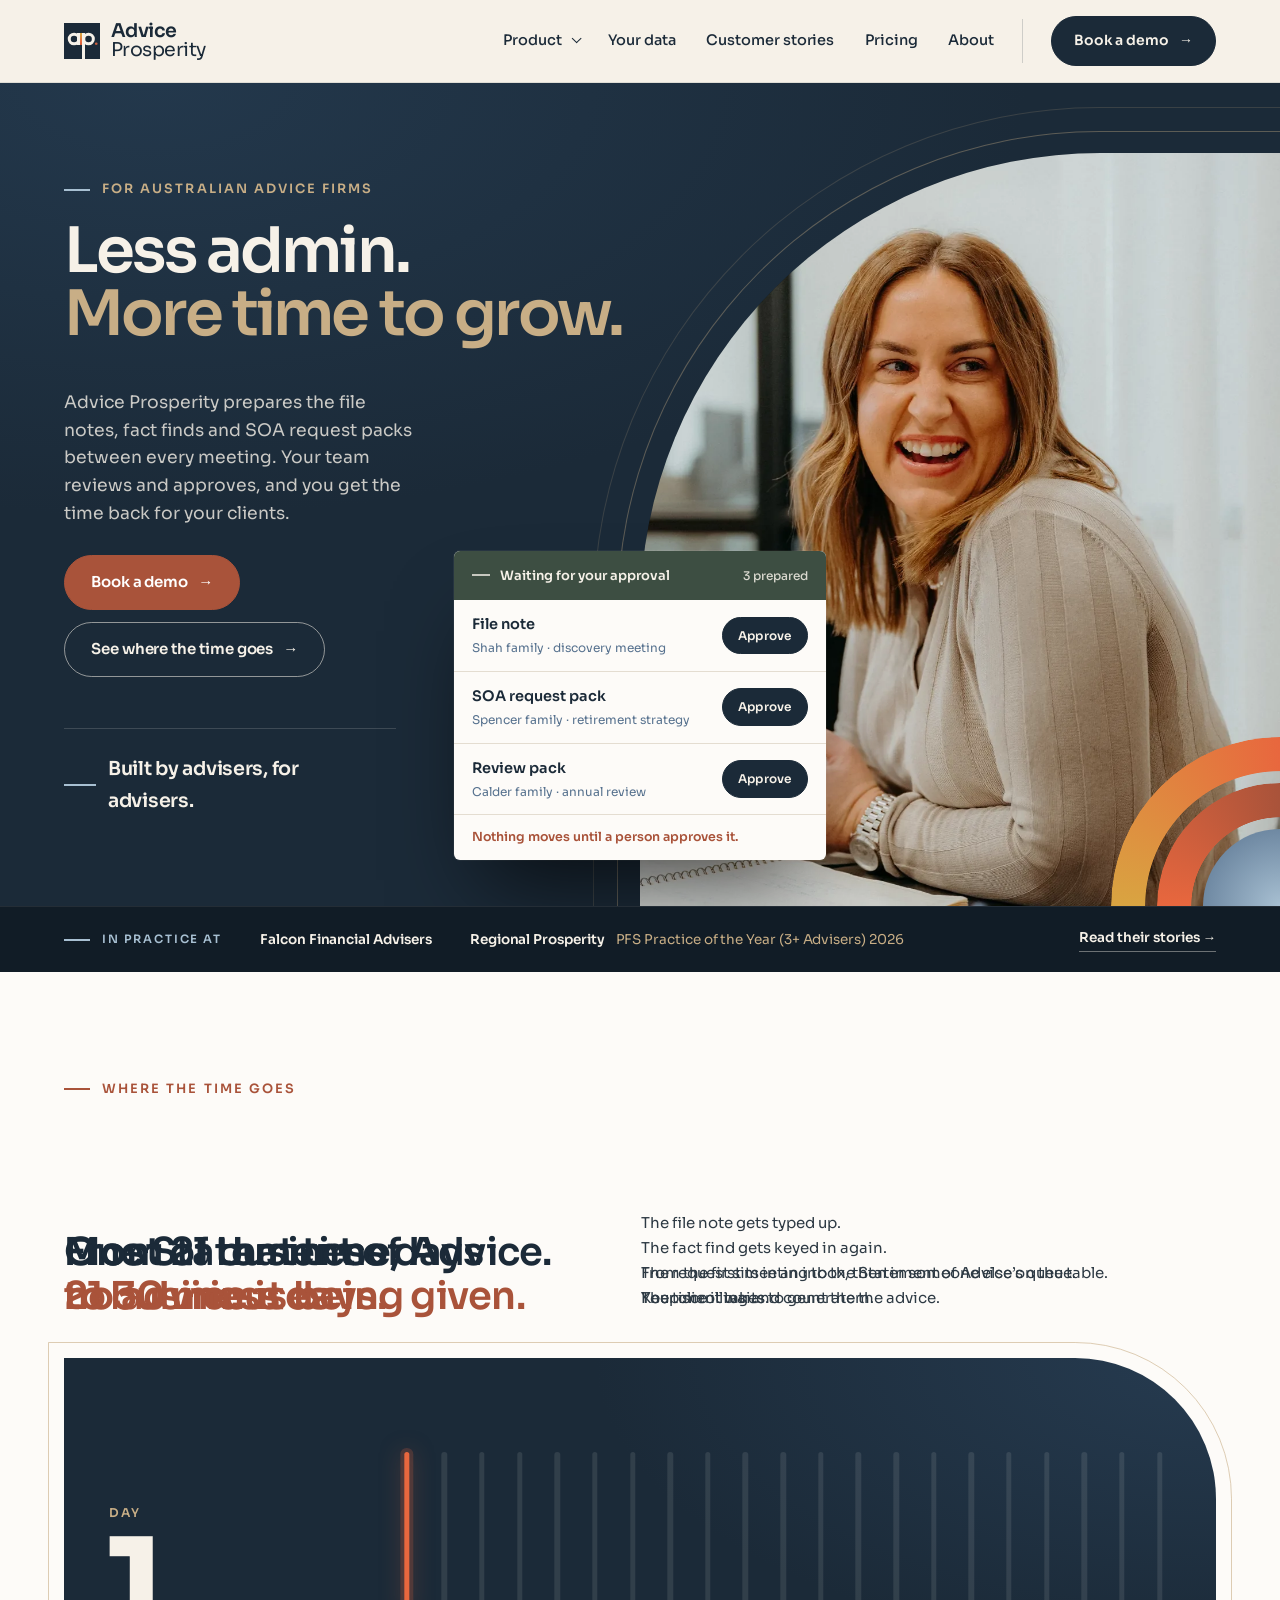
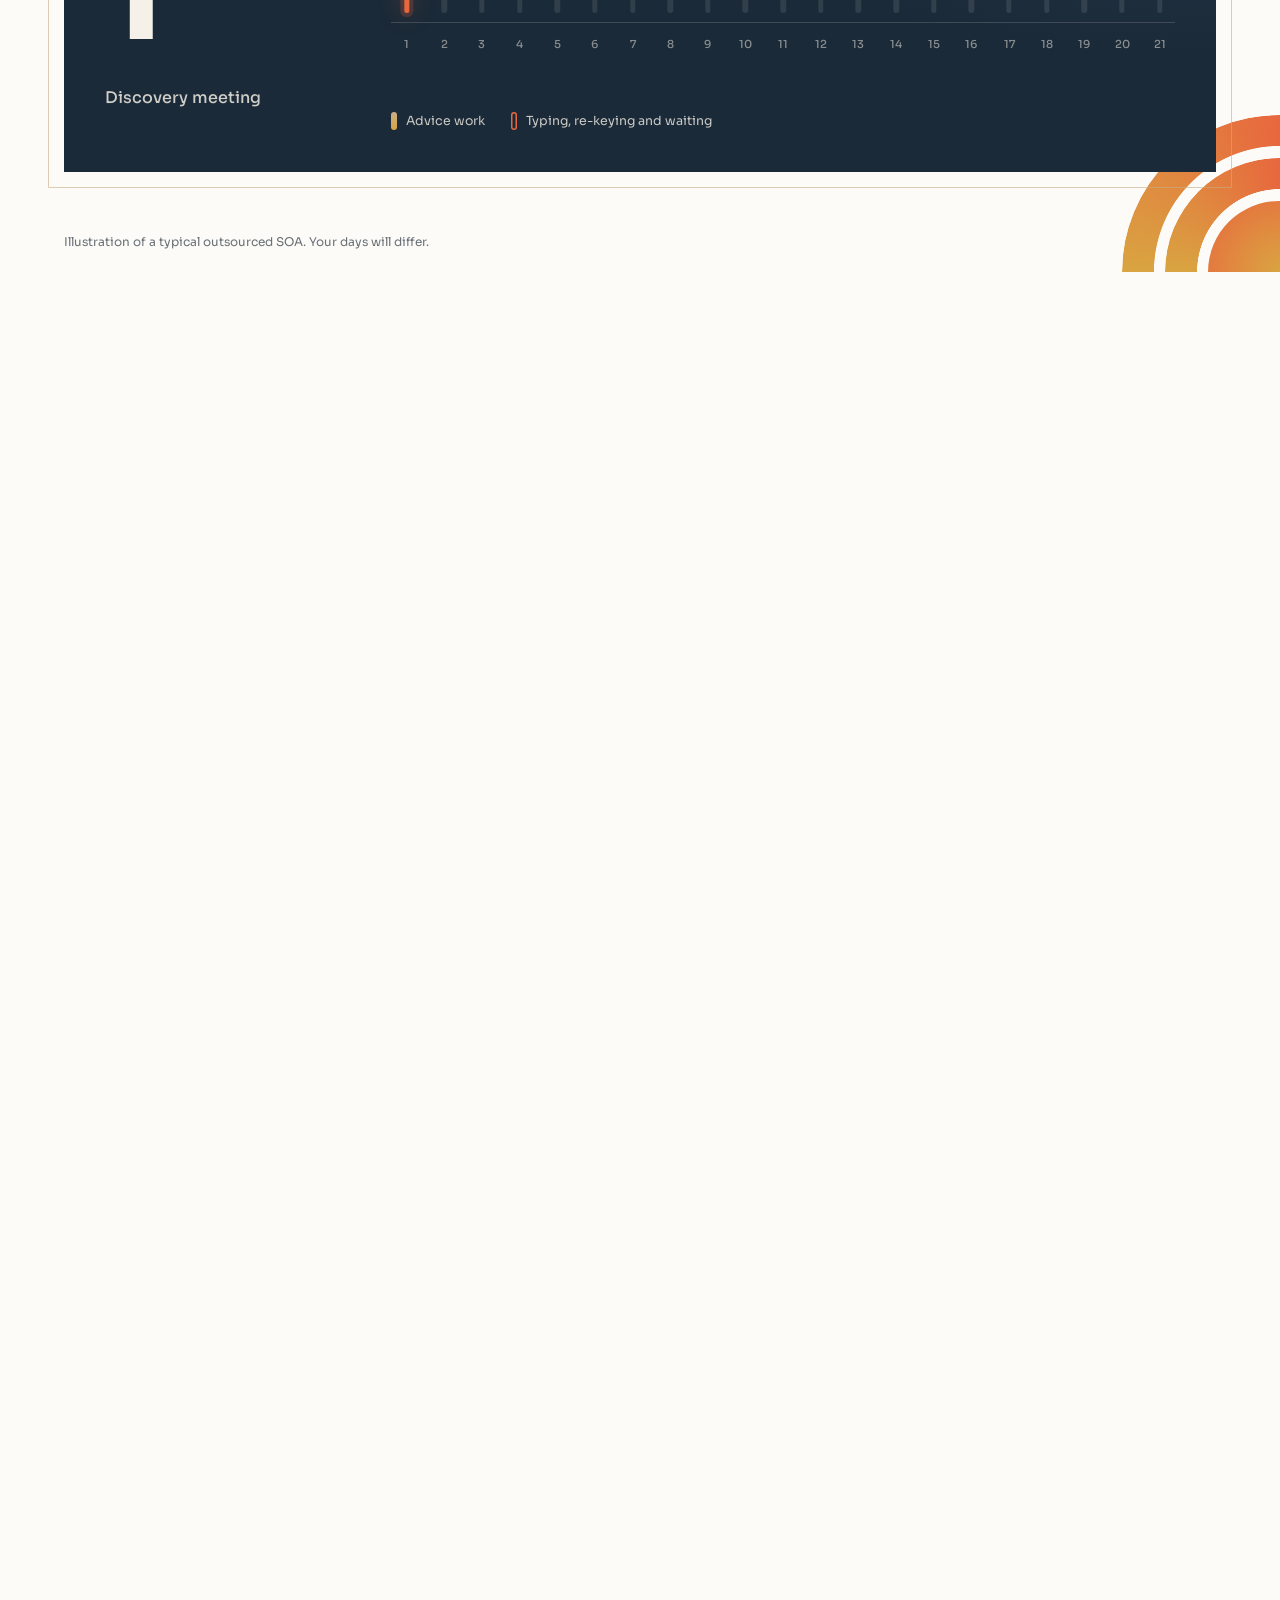
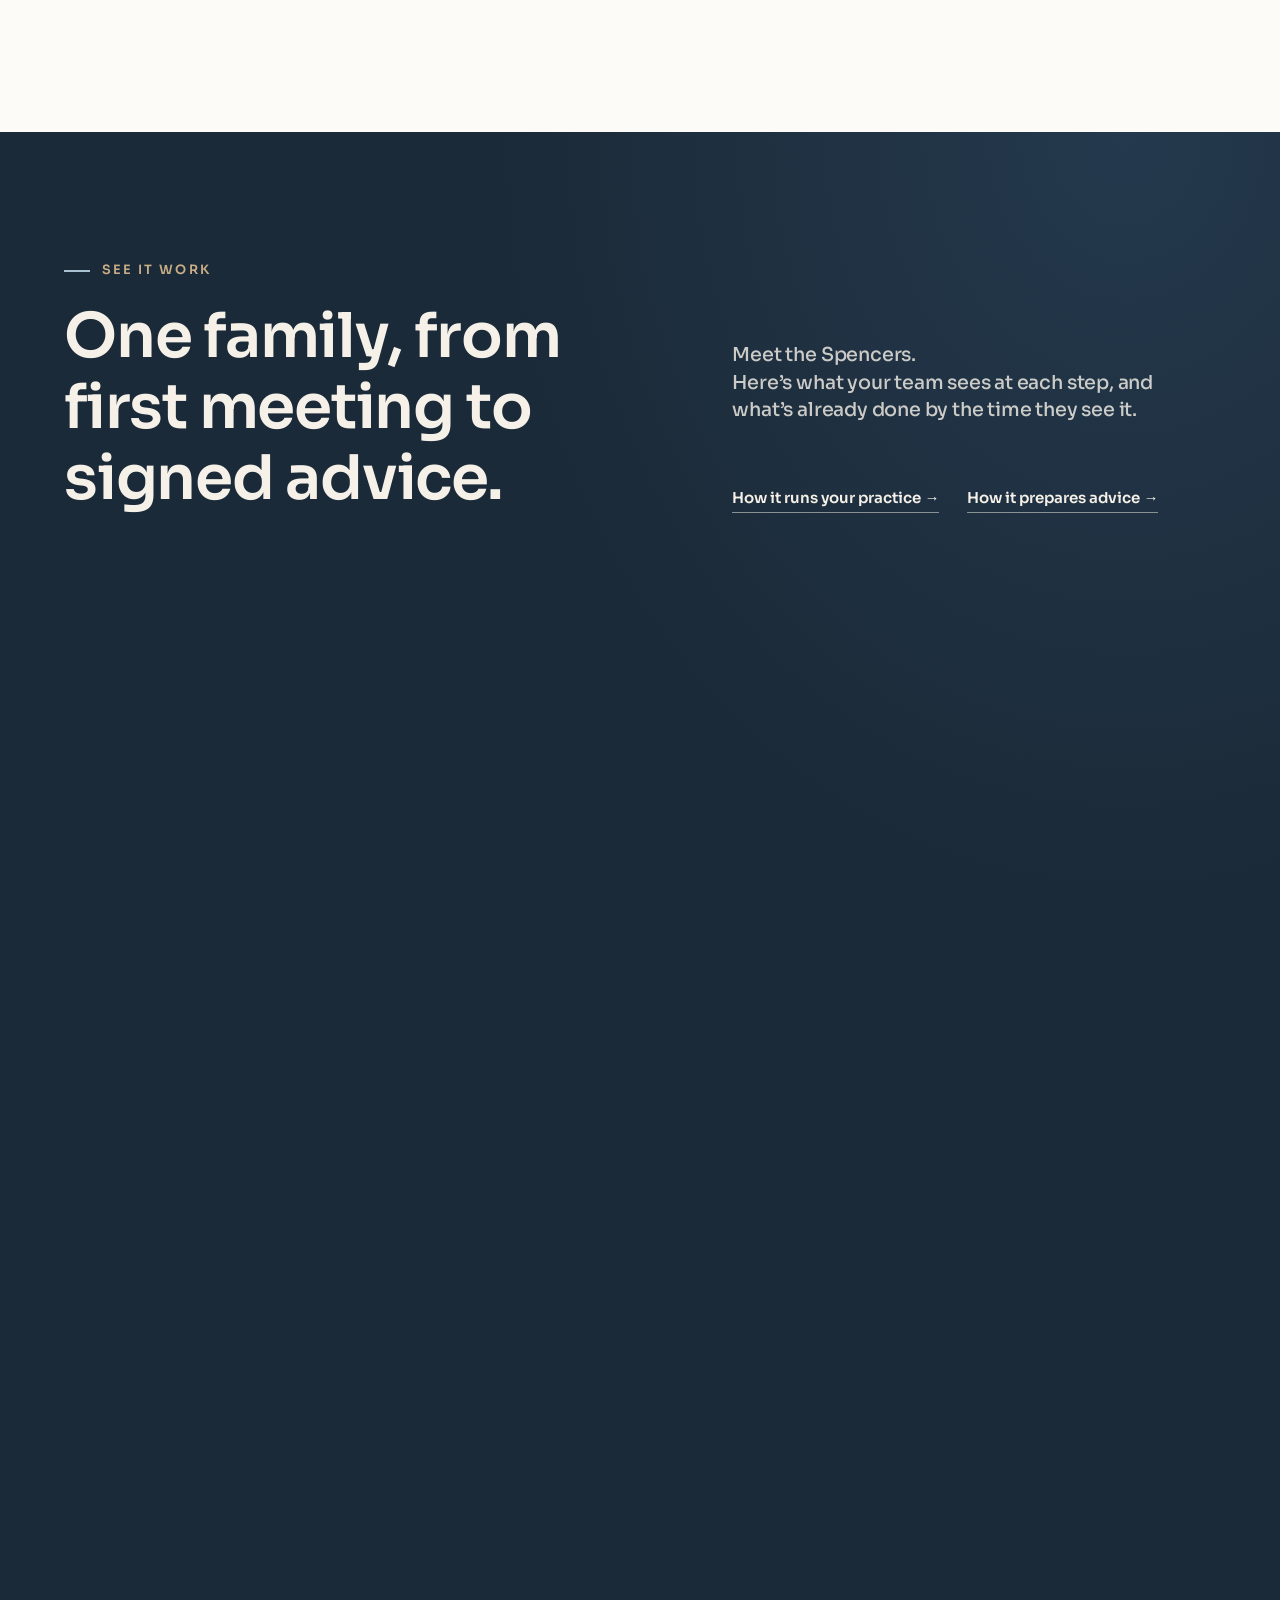
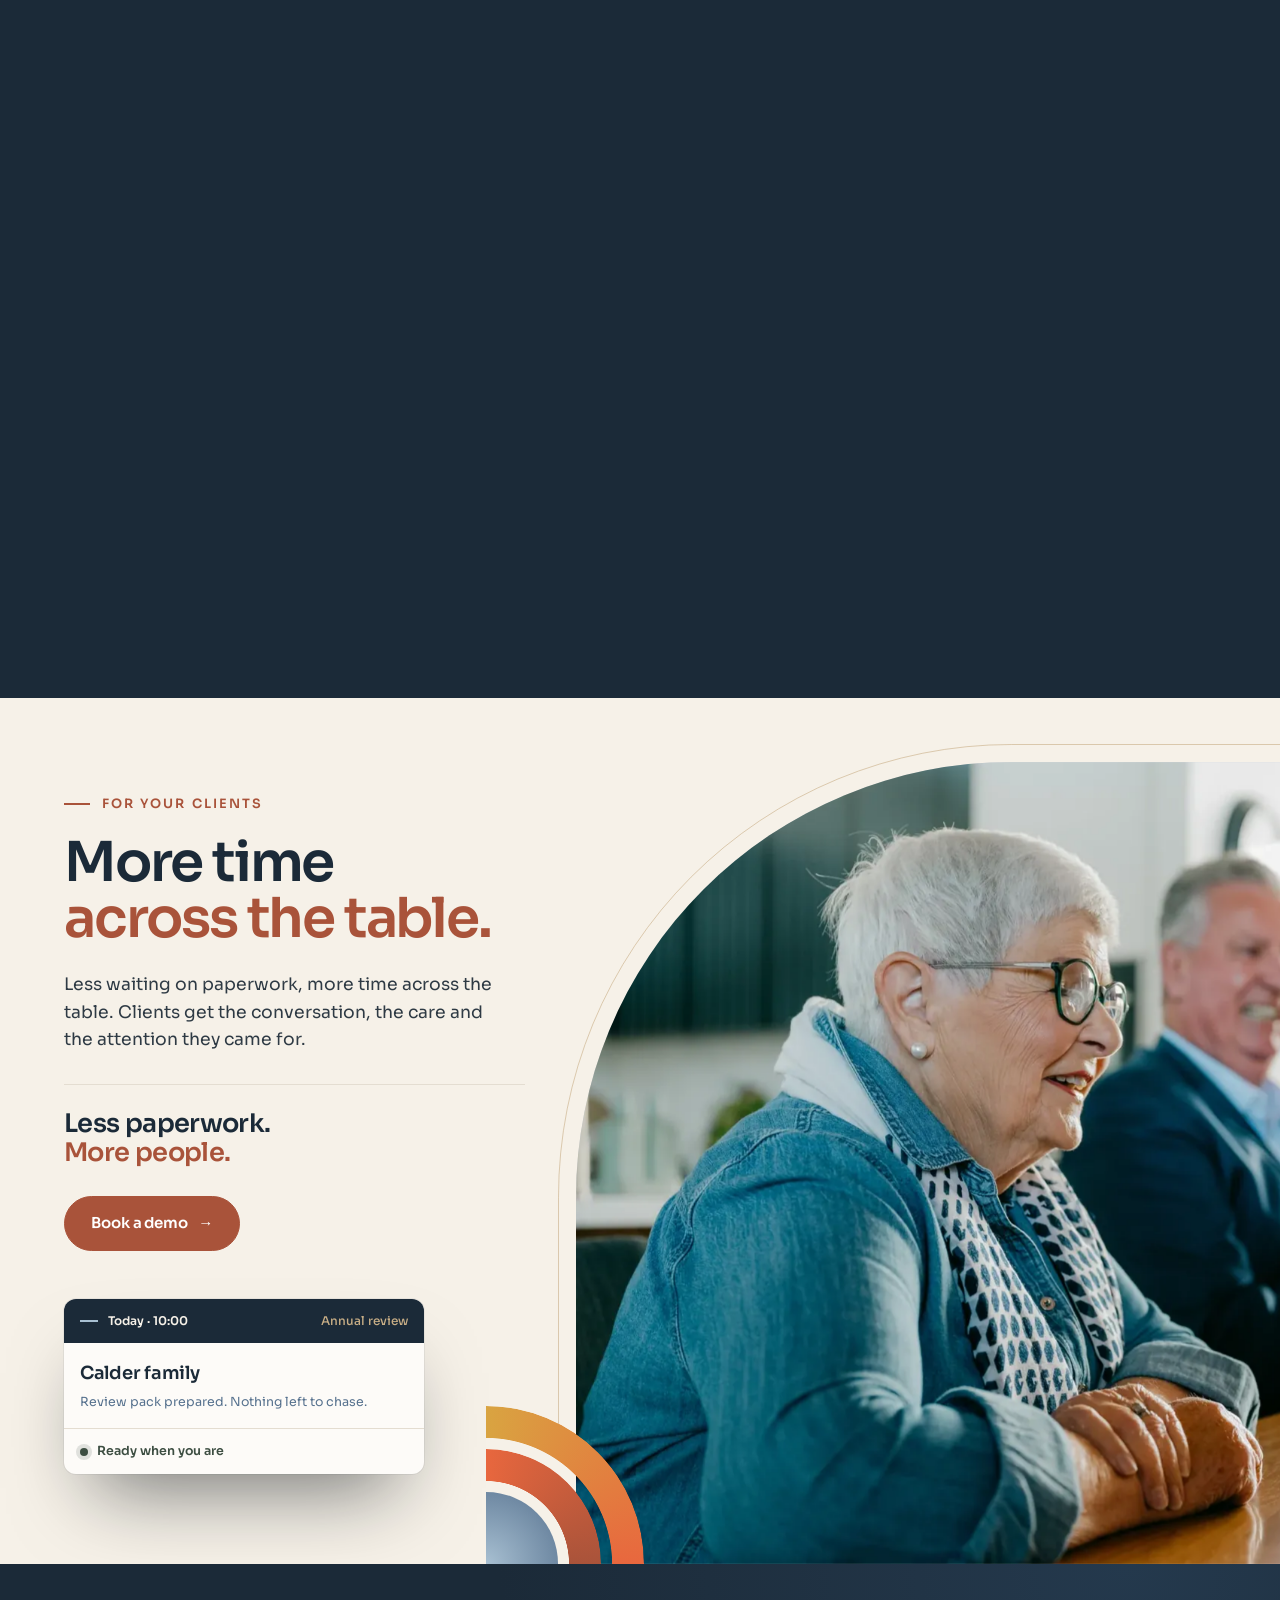
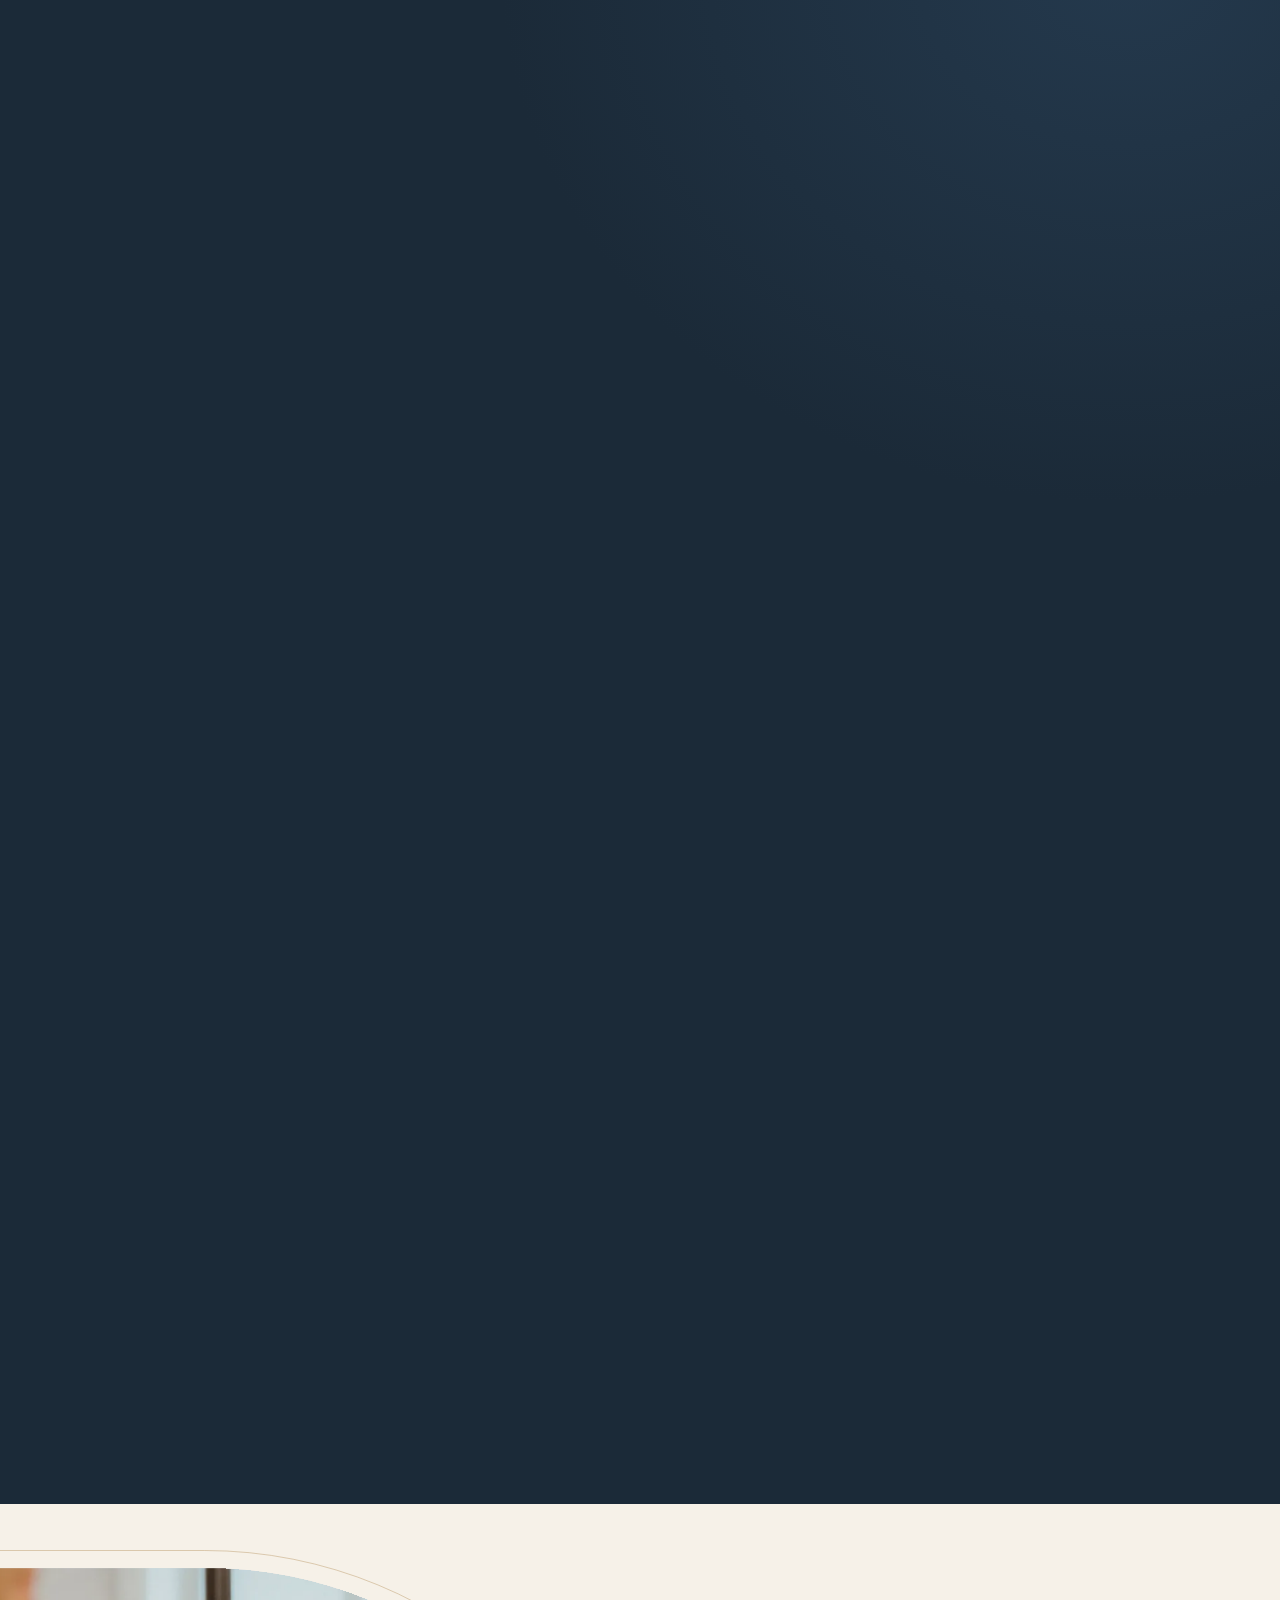
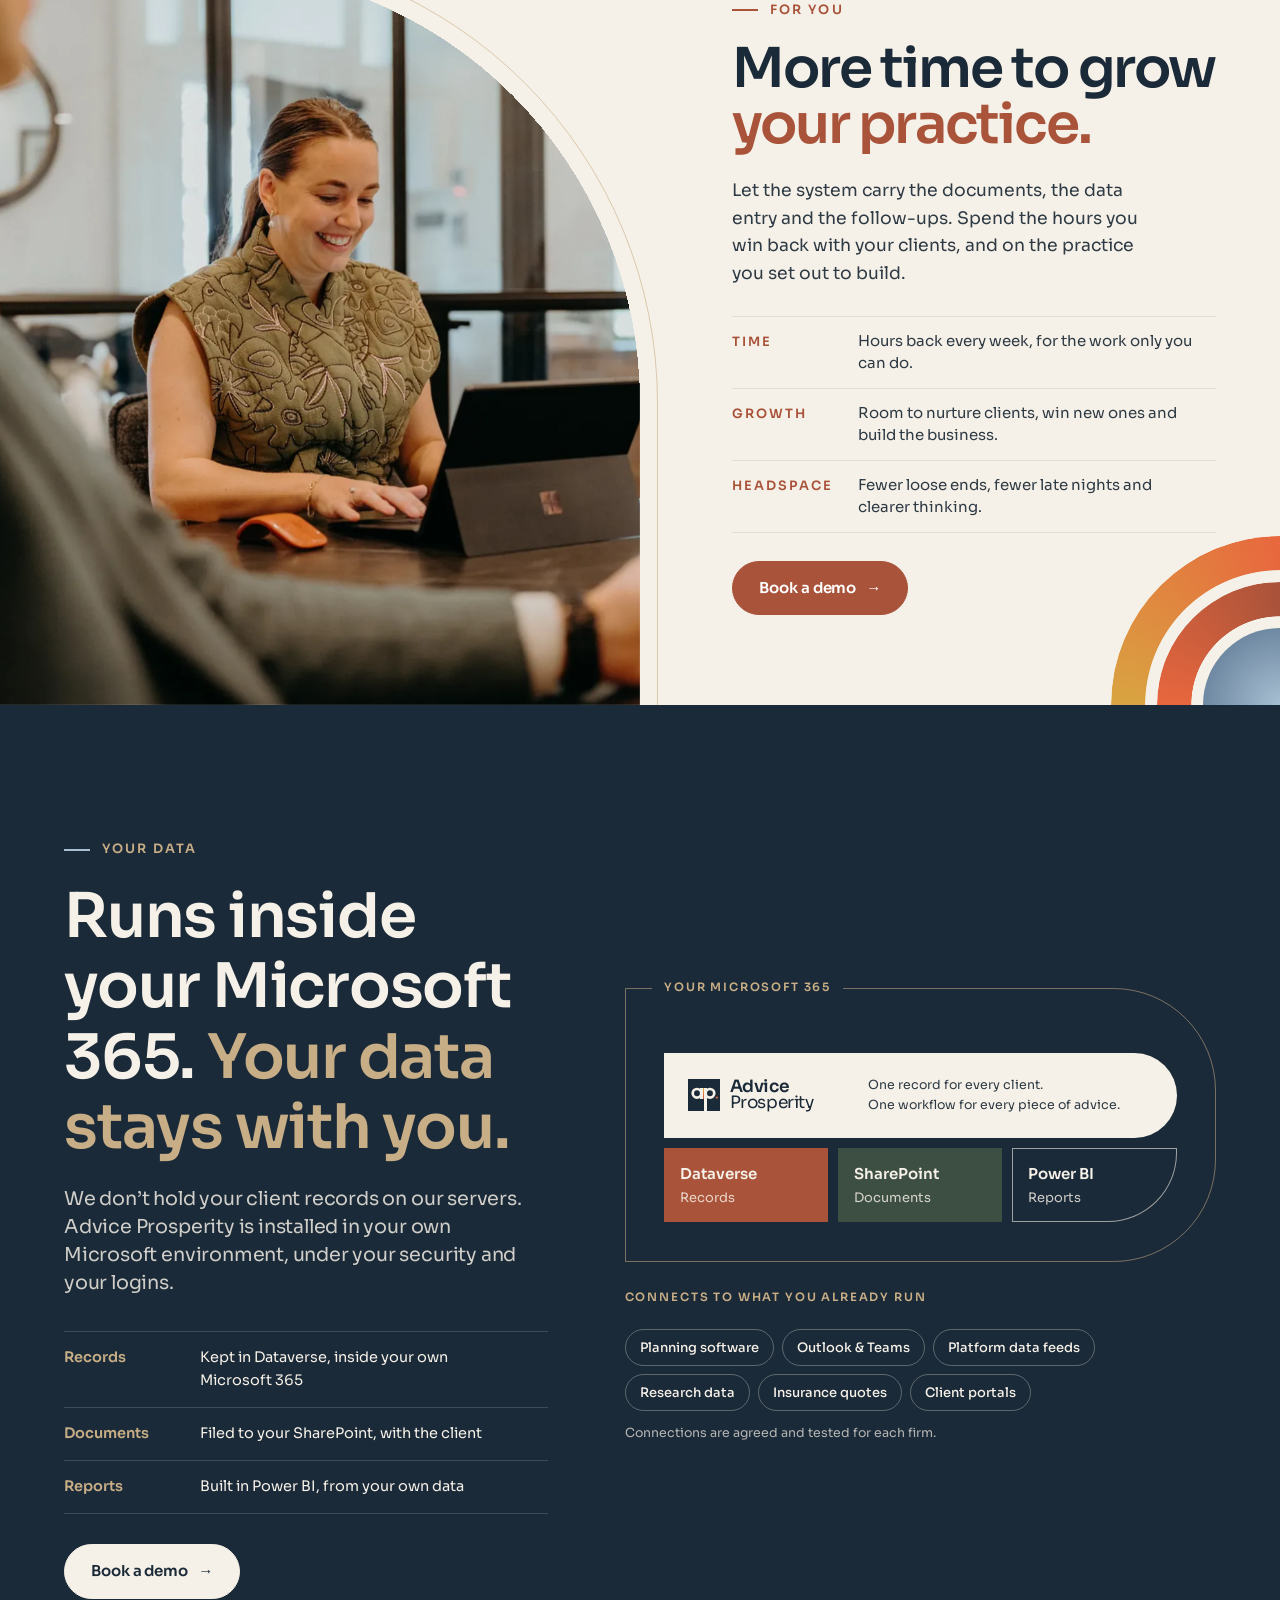
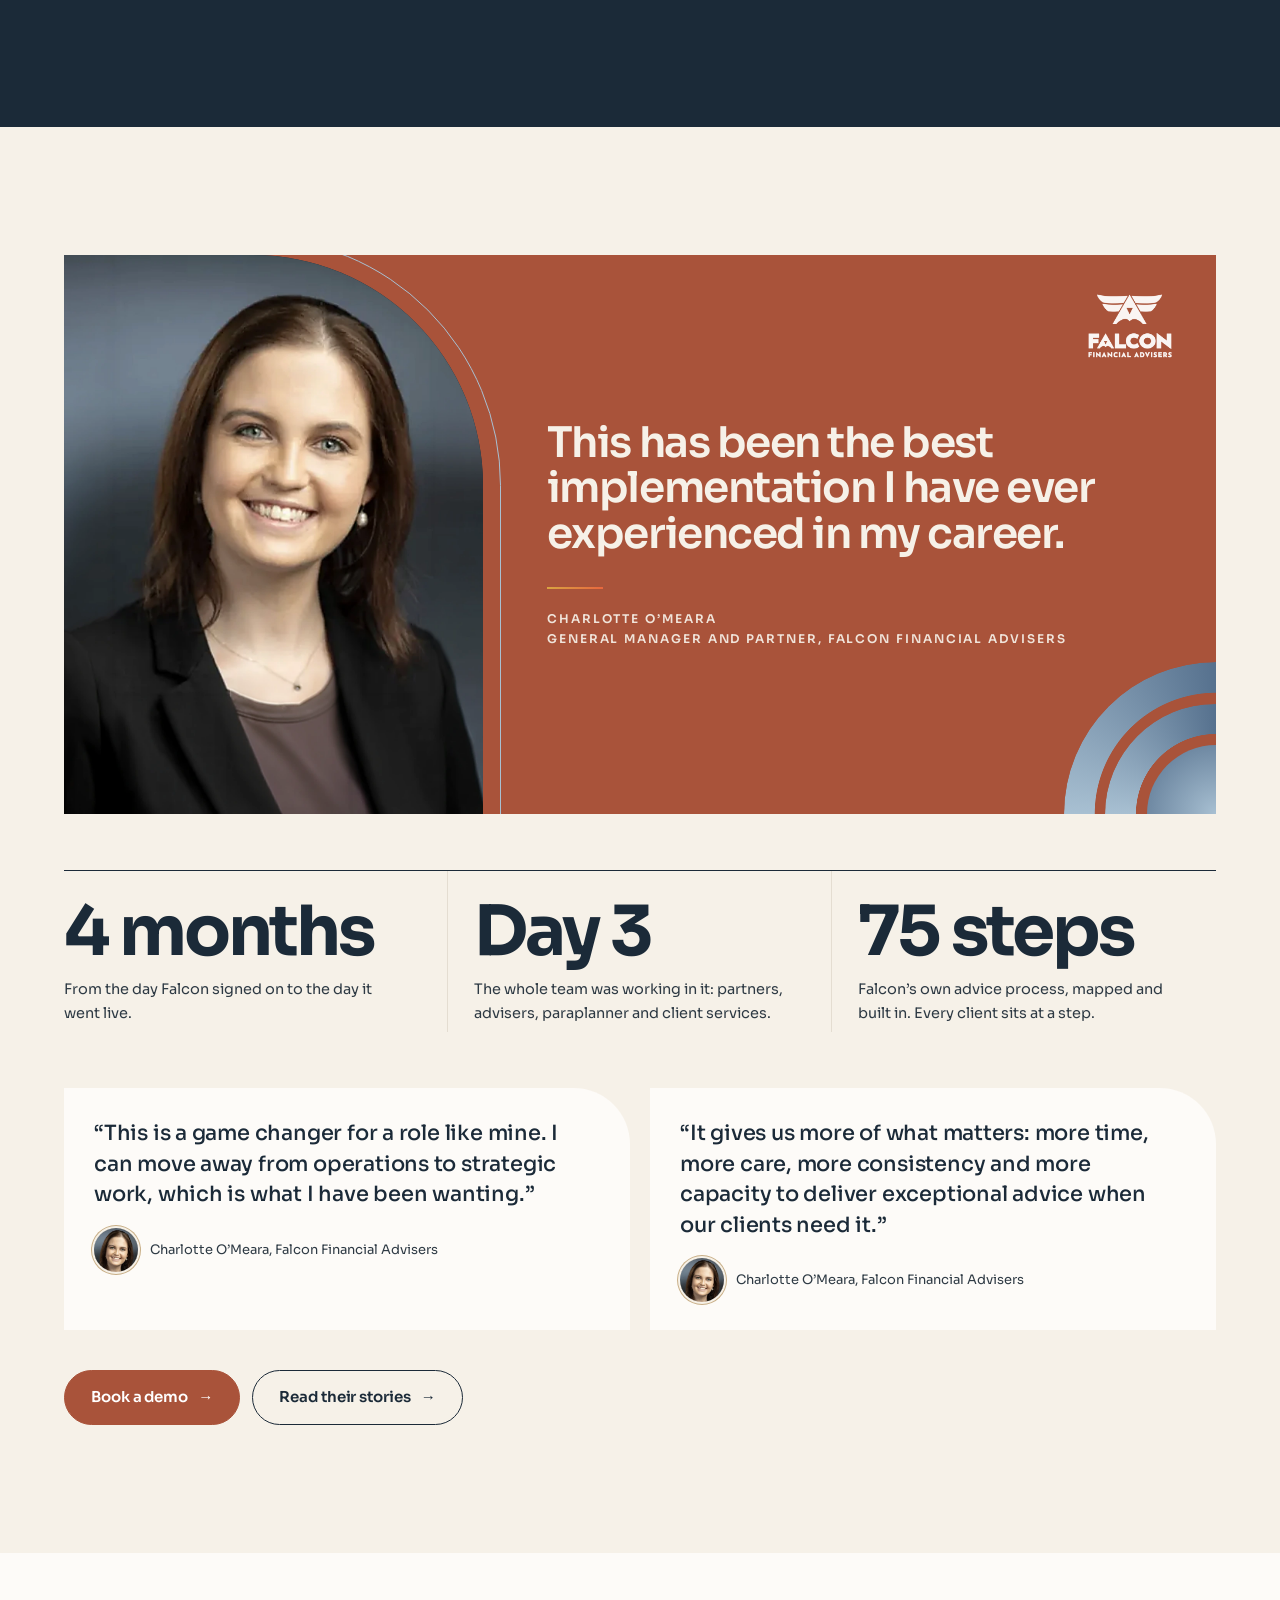
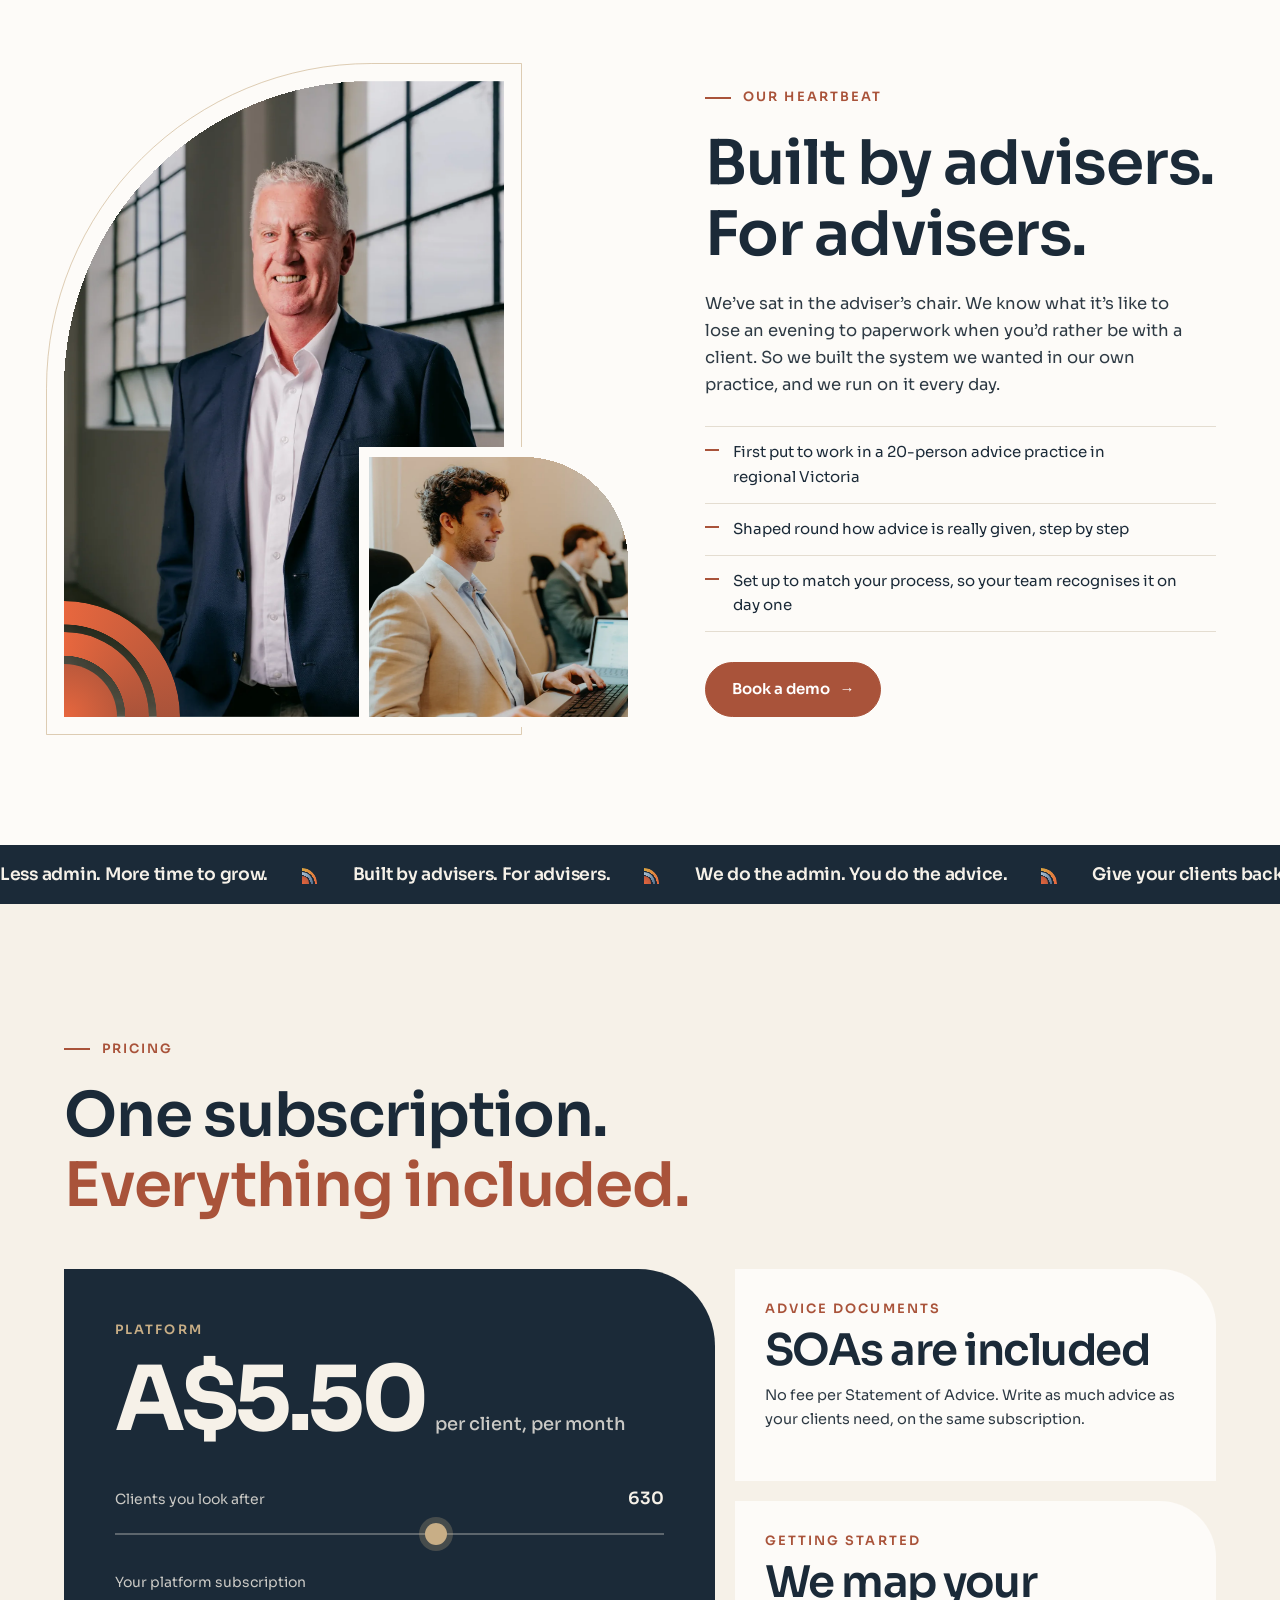
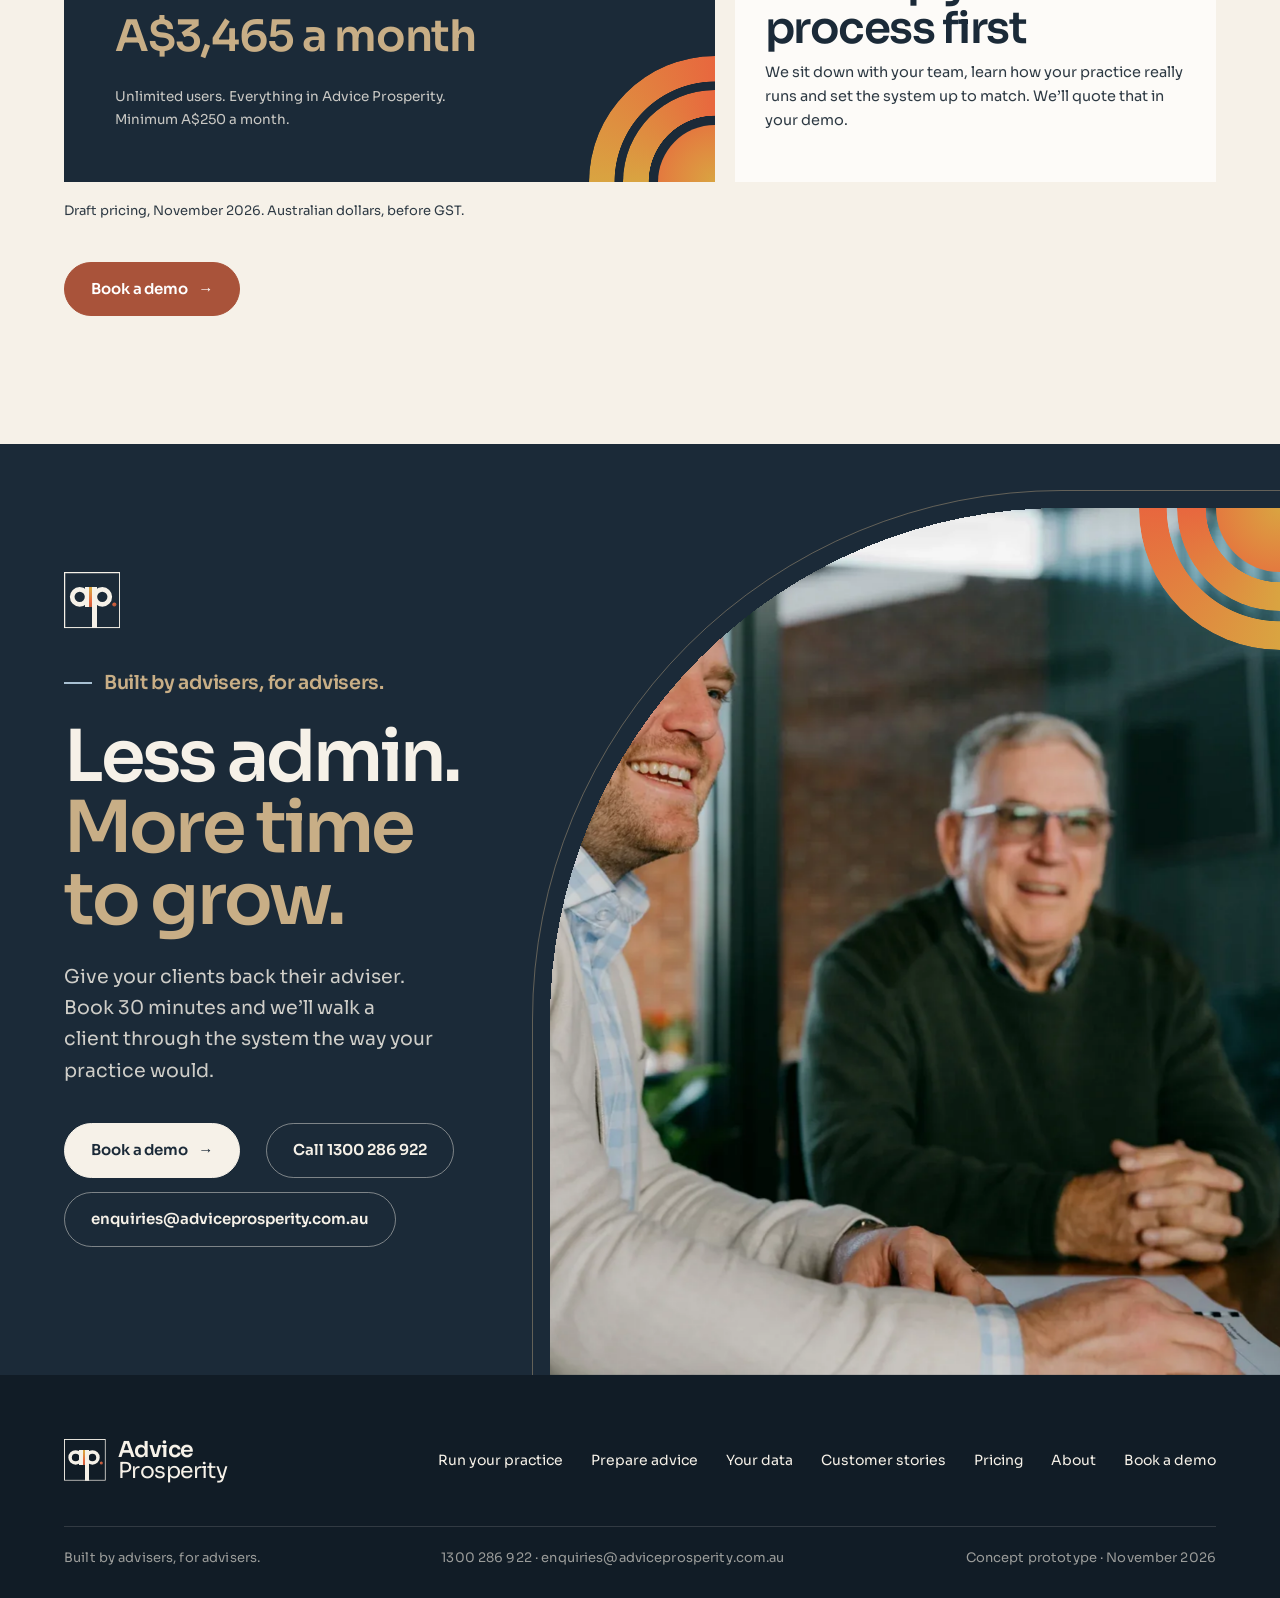
==== commit 95203345: "Homepage: 21 days to 30 minutes step, smoother scroll section, enquiries email - Where the time goes" ====
--- a/index.html
+++ b/index.html
@@ -12,7 +12,7 @@
 <meta property="og:url" content="https://adviceprosperity.com.au/">
 <meta property="og:type" content="website">
 <meta name="twitter:card" content="summary_large_image">
-<link rel="stylesheet" href="assets/site.css?v=202611252208">
+<link rel="stylesheet" href="assets/site.css">
 </head>
 <body>
 <svg width="0" height="0" style="position:absolute" aria-hidden="true">
@@ -32,7 +32,8 @@
         </ul>
       </li>
       <li><a href="#data" data-nav="data">Your data</a></li>
-      <li><a href="pricing.html" data-nav="pricing">Pricing</a></li>
+      <li><a href="customers.html" data-nav="customers">Customer stories</a></li>
+      <li><a href="#pricing" data-nav="pricing">Pricing</a></li>
       <li><a href="#about" data-nav="about">About</a></li>
     </ul></nav>
     <button class="nav-toggle" aria-expanded="false" aria-controls="menu">Menu</button>
@@ -72,7 +73,7 @@
 
 <!-- ================= BOTTLENECK ================= -->
 <!-- ================= CREDENTIALS ================= -->
-<div class="trust"><div class="wrap"><span class="trust-k">In practice at</span><span class="trust-n">Falcon Financial Advisers</span><span class="trust-n">Regional Prosperity <em>PFS Practice of the Year (3+ Advisers) 2026</em></span></div></div>
+<div class="trust"><div class="wrap"><span class="trust-k">In practice at</span><span class="trust-n">Falcon Financial Advisers</span><span class="trust-n">Regional Prosperity <em>PFS Practice of the Year (3+ Advisers) 2026</em></span><a class="trust-a" href="customers.html">Read their stories</a></div></div>
 
 <section class="bn" id="bottleneck" data-phase="1" aria-label="Where the 21 days go">
   <div class="bn-stick">
@@ -83,14 +84,13 @@
         <div class="bn-cap c1"><h2>One Statement of Advice. <span>21 business days.</span></h2><p>From the first meeting to the Statement of Advice on the table.<br>Keep scrolling and count them.</p></div>
         <div class="bn-cap c2"><h2>Most of that time, <span>no advice is being given.</span></h2><p>The file note gets typed up.<br>The fact find gets keyed in again.<br>The request sits in an inbox, then in someone else&rsquo;s queue.<br>Your client waits.</p></div>
         <div class="bn-cap c3"><h2>We prepare the work <span>between every step.</span></h2><p>One record for each client and one workflow for each piece of advice.<br>Each step arrives ready for a person to review and approve.</p></div>
-        <div class="bn-cap c4"><h2>21 business days. <span>Now 30 minutes.</span></h2><p>The same advice, prepared between every step.<br>Your people still review and approve it.</p></div>
+        <div class="bn-cap c4"><h2>From 21 business days <span>to 30 minutes.</span></h2><p>The time it takes to generate the advice.</p></div>
       </div>
       <div class="bn-stage">
         <div class="bn-days">
           <div class="bn-count"><div class="n"><small>Day</small><span id="bnN">1</span></div><div class="what" id="bnW">Discovery meeting</div></div>
           <div class="bn-grid" id="bnGrid" aria-hidden="true"></div>
           <div class="bn-key"><span><b></b>Advice work</span><span><b></b>Typing, re-keying and waiting</span></div>
-          <div class="bn-hook"><p>Want to know how we&rsquo;ve taken it from 21 days to 30 minutes?</p><a class="btn on-dark sm" href="demo.html">Book a demo</a></div>
         </div>
         <div class="bn-pipe">
           <ol>
@@ -103,6 +103,14 @@
           </ol>
           <div class="bn-cta"><div class="tag">Prepared by Advice Prosperity. Decided by you.</div><a class="btn on-dark sm" href="demo.html">Book a demo</a></div>
           <span class="lk dark bn-lk" aria-hidden="true"><svg class="ic" viewBox="0 0 100 100"><use href="#ap-icon"/></svg><span class="wd"><b>Advice</b><br>Prosperity</span></span>
+        </div>
+        <div class="bn-fast">
+          <div class="bn-fast-n"><small>Minutes</small><span>30</span></div>
+          <div class="bn-fast-viz" aria-hidden="true">
+            <div class="row was"><div class="lb"><em>Before</em><b>21 business days</b></div><div class="bar"></div></div>
+            <div class="row now"><div class="lb"><em>With Advice Prosperity</em><b>30 minutes</b></div><div class="bar"><i></i></div></div>
+          </div>
+          <div class="bn-hook"><p>Want to know how we&rsquo;ve taken it from 21 days to 30 minutes?</p><div class="bn-hook-a"><a class="btn on-dark sm" href="demo.html">Book a demo</a></div></div>
         </div>
       </div>
     </div>
@@ -153,16 +161,17 @@
           <div class="win-bar"><span class="lk dark"><svg class="ic" viewBox="0 0 100 100" aria-hidden="true"><use href="#ap-icon"/></svg></span>Advice Prosperity<span class="s">Spencer family</span><span class="av">LH</span></div>
           <div class="win-hd"><div><small>Spencer family</small><div class="t">Fact find</div></div><div class="r">94% complete</div></div>
           <div class="ff-prog"><i></i></div>
-          <div class="ff">
+          <div class="ff ff-x">
+            <div class="ff-hd" aria-hidden="true"><span>Detail</span><span>Check</span><span>Answer</span><span>Source</span></div>
             <h5>Personal &amp; family</h5>
-            <div class="r" style="--i:0"><span>Paul &middot; date of birth</span><b>14/03/1974</b><span class="src w">Licence</span></div>
-            <div class="r" style="--i:1"><span>Olivia &middot; date of birth</span><b>02/11/1976</b><span class="src w">Licence</span></div>
-            <div class="r" style="--i:2"><span>Dependants</span><b>2 (Ella 14, Jack 11)</b><span class="src">Meeting</span></div>
+            <div class="r" style="--i:0"><span>Paul &middot; date of birth</span><span class="cf">Confirmed</span><b>14/03/1974</b><span class="src w">Licence</span></div>
+            <div class="r" style="--i:1"><span>Olivia &middot; date of birth</span><span class="cf">Confirmed</span><b>02/11/1976</b><span class="src w">Licence</span></div>
+            <div class="r" style="--i:2"><span>Dependants</span><span class="cf to">To confirm</span><b>2 (Ella 14, Jack 11)</b><span class="src">Meeting</span></div>
             <h5>Assets &amp; super</h5>
-            <div class="r" style="--i:3"><span>Family home</span><b>$720,000</b><span class="src">Meeting</span></div>
-            <div class="r" style="--i:4"><span>UniSuper &middot; Paul</span><b>$584,200</b><span class="src b">Statement</span></div>
-            <div class="r" style="--i:5"><span>Hostplus &middot; Olivia</span><b>$263,300</b><span class="src b">ATO prefill</span></div>
-            <div class="r" style="--i:6"><span>Risk profile</span><b>Balanced growth</b><span class="src">Meeting</span></div>
+            <div class="r" style="--i:3"><span>Family home</span><span class="cf">Confirmed</span><b>$720,000</b><span class="src">Meeting</span></div>
+            <div class="r" style="--i:4"><span>UniSuper &middot; Paul</span><span class="cf">Confirmed</span><b>$584,200</b><span class="src b">Statement</span></div>
+            <div class="r" style="--i:5"><span>Hostplus &middot; Olivia</span><span class="cf">Confirmed</span><b>$263,300</b><span class="src b">ATO prefill</span></div>
+            <div class="r" style="--i:6"><span>Risk profile</span><span class="cf to">To confirm</span><b>Balanced growth</b><span class="src">Meeting</span></div>
             <blockquote>&ldquo;We&rsquo;d like to stop at 60 and 63, keep the SMSF, and look at our cover once the house move is done.&rdquo;</blockquote>
           </div>
         </div>
@@ -307,7 +316,7 @@
       <figure class="rv"><blockquote>&ldquo;This is a game changer for a role like mine. I can move away from operations to strategic work, which is what I have been wanting.&rdquo;</blockquote><figcaption><img class="av" src="assets/photos/charlotte-sm.webp" alt="" loading="lazy"><span>Charlotte O&rsquo;Meara, Falcon Financial Advisers</span></figcaption></figure>
       <figure class="rv" style="--d:.08s"><blockquote>&ldquo;It gives us more of what matters: more time, more care, more consistency and more capacity to deliver exceptional advice when our clients need it.&rdquo;</blockquote><figcaption><img class="av" src="assets/photos/charlotte-sm.webp" alt="" loading="lazy"><span>Charlotte O&rsquo;Meara, Falcon Financial Advisers</span></figcaption></figure>
     </div>
-    <div class="cta-row rv"><a class="btn" href="demo.html">Book a demo</a></div>
+    <div class="cta-row rv"><a class="btn" href="demo.html">Book a demo</a><a class="btn ghost" href="customers.html">Read their stories</a></div>
   </div>
 </section>
 
@@ -356,7 +365,7 @@
       </div>
     </div>
     <p class="price-note">Draft pricing, November 2026. Australian dollars, before GST.</p>
-    <div class="cta-row rv"><a class="btn" href="demo.html">Book a demo</a><a class="btn ghost" href="pricing.html">See full pricing</a></div>
+    <div class="cta-row rv"><a class="btn" href="demo.html">Book a demo</a></div>
   </div>
 </section>
 <!-- ================= CLOSE ================= -->
@@ -367,7 +376,7 @@
       <p class="tagline light rv">Built by advisers, for advisers.</p>
       <h2 class="rv">Less admin. <span>More time to grow.</span></h2>
       <p class="rv">Give your clients back their adviser.<br>Book 30 minutes and we&rsquo;ll walk a client through the system the way your practice would.</p>
-      <div class="cta rv"><a class="btn on-dark" href="demo.html">Book a demo</a><a class="tel" href="tel:1300286922">Call 1300 286 922</a></div>
+      <div class="cta rv"><a class="btn on-dark" href="demo.html">Book a demo</a><a class="tel" href="tel:1300286922">Call 1300 286 922</a><a class="tel mail" href="mailto:enquiries@adviceprosperity.com.au">enquiries@adviceprosperity.com.au</a></div>
     </div>
     <div class="close-ph">
       <div class="ph"><img src="assets/photos/kane.webp" alt="Kane laughing with a client across the meeting table" loading="lazy"></div>
@@ -385,7 +394,8 @@
         <li><a href="command-centre.html">Run your practice</a></li>
         <li><a href="advice-engine.html">Prepare advice</a></li>
         <li><a href="#data">Your data</a></li>
-        <li><a href="pricing.html">Pricing</a></li>
+        <li><a href="customers.html">Customer stories</a></li>
+        <li><a href="#pricing">Pricing</a></li>
         <li><a href="#about">About</a></li>
         <li><a href="demo.html">Book a demo</a></li>
       </ul></nav>
@@ -393,10 +403,11 @@
     <div class="ft-base">
       <span>Built by advisers, for advisers.</span>
       <span><a href="tel:1300286922">1300 286 922</a> &middot; <a href="mailto:enquiries@adviceprosperity.com.au">enquiries@adviceprosperity.com.au</a></span>
+      <span>Concept prototype &middot; November 2026</span>
     </div>
   </div>
 </footer>
 
-<script src="assets/site.js?v=202611252208"></script>
+<script src="assets/site.js"></script>
 </body>
 </html>
--- a/assets/site.css
+++ b/assets/site.css
@@ -699,9 +699,7 @@
 @property --bb{syntax:'<color>';inherits:true;initial-value:#1B2A38}
 @property --bf{syntax:'<color>';inherits:true;initial-value:#F6F1E8}
 @supports (timeline-scope:none) and (animation-timeline:view()){
-  body:has(.hero) .nav{background:var(--nb);border-bottom-color:var(--nl);animation:none;transition:background-color .35s,box-shadow .35s,border-color .35s}
-  body:has(.hero) .nav:not(.solid){--nb:#1B2A38;--nf:#F6F1E8;--nt:rgba(27,42,56,0);--nk:#F6F1E8;--nl:rgba(246,241,232,.1);--bb:#F6F1E8;--bf:#1B2A38;box-shadow:none}
-  body:has(.hero) .nav.solid{--nb:rgba(246,241,232,.96);--nf:#1B2A38;--nt:#1B2A38;--nk:rgba(246,241,232,0);--nl:rgba(27,42,56,.08);--bb:#1B2A38;--bf:#F6F1E8;box-shadow:0 1px 0 rgba(27,42,56,.08),0 14px 34px -26px rgba(17,28,38,.5)}
+  body:has(.hero) .nav{background:var(--nb);border-bottom-color:var(--nl);animation:home-nav linear both;animation-timeline:--walk;animation-range:entry 92% entry 100%}
   @keyframes home-nav{from{--nb:#1B2A38;--nf:#F6F1E8;--nt:rgba(27,42,56,0);--nk:#F6F1E8;--nl:rgba(246,241,232,.1);--bb:#F6F1E8;--bf:#1B2A38;box-shadow:none} to{--nb:rgba(246,241,232,.96);--nf:#1B2A38;--nt:#1B2A38;--nk:rgba(246,241,232,0);--nl:rgba(27,42,56,.08);--bb:#1B2A38;--bf:#F6F1E8;box-shadow:0 1px 0 rgba(27,42,56,.08),0 14px 34px -26px rgba(17,28,38,.5)}}
   body:has(.hero) .nav .lk{--w:var(--nf);--ait:var(--nt);--apk:var(--nk)}
   body:has(.hero) .nav .btn.sm.dark{background:var(--bb);border-color:var(--bb);color:var(--bf)}
@@ -899,6 +897,71 @@
 .bn-lk{position:absolute;right:0;bottom:0;--fs:clamp(18px,1.6vw,24px)}
 .bn-pipe .bn-lk{font-size:var(--fs)}
 .bn-pipe .bn-lk .ic{width:1.9em;height:1.9em}
+
+/* day 1 to 21: slender day markers on a fine baseline. Advice days fill Wheat to Brass, waiting days stay as fine Maple outlines, and today glows */
+.bn .bn-grid{position:relative;padding-bottom:0;background:linear-gradient(rgba(246,241,232,.16),rgba(246,241,232,.16)) 0 100%/100% 1px no-repeat}
+.bn .bn-grid i,.bn .bn-grid i.on,.bn[data-phase] .bn-grid i.on.wait{background:transparent;box-shadow:none}
+.bn .bn-grid i.on:not(:has(+ i.on)){box-shadow:none}
+.bn-grid i::before{content:"";position:absolute;left:50%;top:0;bottom:10px;width:clamp(4px,.42vw,7px);transform:translateX(-50%);border-radius:99px;background:rgba(246,241,232,.1);transition:background .45s var(--ease),box-shadow .45s var(--ease)}
+.bn-grid i.on::before{background:linear-gradient(var(--wheat),var(--brass))}
+.bn[data-phase="2"] .bn-grid i.on.wait::before,.bn[data-phase="3"] .bn-grid i.on.wait::before,.bn[data-phase="4"] .bn-grid i.on.wait::before{background:transparent;box-shadow:inset 0 0 0 1.5px var(--maple)}
+.bn[data-phase="1"] .bn-grid i.now::before{background:var(--maple);box-shadow:0 0 0 4px rgba(232,103,62,.2),0 0 22px rgba(232,103,62,.5)}
+.bn-grid i::after{top:calc(100% + 12px)}
+.bn-key b,.bn-key span:last-child b{width:6px;height:18px;border-radius:99px}
+.bn-key b{background:linear-gradient(var(--wheat),var(--brass))}
+.bn-key span:last-child b{background:transparent;box-shadow:inset 0 0 0 1.5px var(--maple)}
+@media (max-width:899px){.bn-grid i::before{bottom:6px}}
+/* Where the time goes, step 4: 21 business days compressed to 30 minutes, then the demo hook */
+.bn{height:440vh}
+.bn[data-phase="4"] .bn-cap.c4{opacity:1;transform:none}
+.bn[data-phase="4"] .bn-days{opacity:0;transform:scale(.97);pointer-events:none}
+.bn-fast{position:absolute;inset:clamp(24px,3.2vw,52px);opacity:0;transform:translateY(18px);pointer-events:none;transition:opacity .7s var(--ease),transform .7s var(--ease);display:grid;grid-template-columns:minmax(200px,.3fr) minmax(0,1fr);grid-template-rows:1fr auto;column-gap:clamp(32px,4vw,80px);row-gap:clamp(20px,3vh,34px)}
+.bn[data-phase="4"] .bn-fast{opacity:1;transform:none;pointer-events:auto}
+.bn-fast-n{grid-row:1/3;align-self:end;display:flex;flex-direction:column;font-weight:700;line-height:.78;letter-spacing:-.06em;font-size:clamp(100px,11vw,180px);font-variant-numeric:tabular-nums lining-nums}
+.bn-fast-n small{order:-1;margin:0 0 18px .3em;font-size:clamp(12px,.95vw,14px);font-weight:600;letter-spacing:.2em;line-height:1;text-transform:uppercase;color:var(--wheat)}
+.bn-fast-n span{background:linear-gradient(180deg,#E3CFA8,var(--wheat) 55%,var(--brass));-webkit-background-clip:text;background-clip:text;color:transparent}
+.bn-fast-viz{align-self:end;display:grid;gap:clamp(18px,2.6vh,28px)}
+.bn-fast-viz .lb{display:flex;justify-content:space-between;align-items:baseline;gap:16px;margin-bottom:12px}
+.bn-fast-viz em{font-style:normal;font-size:var(--label);font-weight:600;letter-spacing:.14em;text-transform:uppercase;color:rgba(246,241,232,.66)}
+.bn-fast-viz b{font-size:clamp(15px,1.3vw,19px);font-weight:600;color:var(--fleece);white-space:nowrap}
+.bn-fast-viz .now b{color:var(--wheat)}
+.bn-fast-viz .bar{position:relative;height:12px}
+.bn-fast-viz .was .bar{border-radius:99px;background:rgba(232,103,62,.12);box-shadow:inset 0 0 0 1.5px var(--maple)}
+.bn-fast-viz .now .bar{background:linear-gradient(rgba(246,241,232,.16),rgba(246,241,232,.16)) 0 50%/100% 1px no-repeat}
+.bn-fast-viz .now i{position:absolute;left:0;top:0;bottom:0;width:100%;border-radius:99px;background:linear-gradient(90deg,var(--wheat),var(--brass));box-shadow:0 0 0 4px rgba(217,164,65,.14),0 0 26px rgba(217,164,65,.45);transition:width 1.4s cubic-bezier(.7,0,.2,1) .35s}
+.bn[data-phase="4"] .bn-fast-viz .now i{width:clamp(22px,1.8vw,30px)}
+/* Step changes: the outgoing step fades out in place first, then the next one rises in, so text and panels never overlap mid-change */
+.bn[data-phase] .bn-cap,.bn[data-phase] .bn-days,.bn[data-phase] .bn-pipe,.bn[data-phase] .bn-fast{opacity:0;transform:translateY(12px);visibility:hidden;pointer-events:none;transition:opacity .26s ease,transform 0s linear .26s,visibility 0s linear .26s}
+.bn[data-phase="1"] .bn-cap.c1,.bn[data-phase="2"] .bn-cap.c2,.bn[data-phase="3"] .bn-cap.c3,.bn[data-phase="4"] .bn-cap.c4,.bn[data-phase="1"] .bn-days,.bn[data-phase="2"] .bn-days,.bn[data-phase="3"] .bn-pipe,.bn[data-phase="4"] .bn-fast{opacity:1;transform:none;visibility:visible;pointer-events:auto;transition:opacity .6s var(--ease) .28s,transform .7s var(--ease) .28s,visibility 0s linear .28s}
+@media (prefers-reduced-motion:reduce){.bn[data-phase] .bn-cap,.bn[data-phase] .bn-days,.bn[data-phase] .bn-pipe,.bn[data-phase] .bn-fast,.bn-fast-viz .now i{transition:none!important;transform:none!important}}
+/* Short phones (iPhone SE height): keep the whole step between the nav and the bottom of the screen */
+@media (max-width:760px) and (max-height:760px){
+  .bn-stick{align-items:flex-start;padding-top:66px}
+  .bn-note{bottom:4px;font-size:10.5px}
+  .bn .eyebrow{margin-bottom:10px}
+  .bn-cap h2{font-size:24px}
+  .bn-cap p{margin-top:8px;font-size:13.5px;line-height:1.45}
+  .bn-stage{margin-top:12px;min-height:362px}
+  .bn-days,.bn-pipe,.bn-fast{inset:18px}
+  .bn-count .n{font-size:46px}
+  .bn-fast-n{display:none}
+}
+.bn-hook{grid-column:2;display:flex;align-items:center;justify-content:space-between;gap:16px 28px;flex-wrap:wrap;padding-top:clamp(18px,2.6vh,26px);border-top:1px solid rgba(168,192,210,.28)}
+.bn-hook p{margin:0;font-size:clamp(16px,1.4vw,21px);font-weight:500;line-height:1.35;color:var(--fleece);max-width:24em;text-wrap:balance}
+.bn-hook-a{display:flex;align-items:center;gap:12px 22px;flex-wrap:wrap}
+@media (max-width:899px){
+  .bn-fast{grid-template-columns:minmax(0,1fr);grid-template-rows:auto auto auto;row-gap:16px;align-content:end}
+  .bn-fast-n{grid-row:auto;flex-direction:row;align-items:baseline;gap:12px;font-size:clamp(50px,14vw,72px)}
+  .bn-fast-n small{order:2;margin:0}
+  .bn-fast-viz{gap:14px}
+  .bn-fast-viz .lb{margin-bottom:8px}
+  .bn-fast-viz em{font-size:11px;letter-spacing:.12em}
+  .bn-fast-viz b{font-size:14px}
+  .bn-fast-viz .bar{height:10px}
+  .bn-hook{grid-column:auto;padding-top:14px;gap:12px}
+  .bn-hook p{font-size:15.5px}
+  .bn-hook-a{gap:10px 18px}
+}
 
 /* ---------- Product walk (See it work) ---------- */
 @media (min-width:1000px){
@@ -1159,7 +1222,9 @@
 body:has(.phero):has(.walk.inner) .sec.dark{background:radial-gradient(60% 70% at 0% 100%,#24394D 0%,rgba(36,57,77,0) 70%),var(--bluestone)}
 body:has(.phero):has(.walk.inner) .pts{counter-reset:pt;gap:14px;border-top:0}
 body:has(.phero):has(.walk.inner) .pts>div{counter-increment:pt;padding:clamp(22px,2.2vw,32px)!important;border:1px solid var(--frame-blue);border-radius:0 var(--card-arch) 0 0;background:rgba(246,241,232,.04);min-height:clamp(190px,16vw,240px)}
-body:has(.phero):has(.walk.inner) .pts>div::before{content:counter(pt,decimal-leading-zero);display:block;font-size:var(--label-lg);font-weight:600;letter-spacing:.16em;color:var(--wheat);margin-bottom:clamp(22px,3vw,40px)}
+body:has(.phero):has(.walk.inner) .pts>div::before{content:counter(pt);display:grid;place-items:center;width:38px;height:38px;border-radius:50%;border:1px solid var(--wheat);font-size:15px;font-weight:600;letter-spacing:0;color:var(--wheat);font-variant-numeric:lining-nums;margin-bottom:clamp(22px,3vw,36px);background:radial-gradient(circle,rgba(200,174,134,.16),rgba(200,174,134,0) 70%)}
+body:has(.phero):has(.walk.inner) .pts>div{position:relative}
+body:has(.phero):has(.walk.inner) .pts>div::after{content:"";position:absolute;left:calc(clamp(22px,2.2vw,32px) + 50px);right:calc(var(--card-arch) * .6);top:calc(clamp(22px,2.2vw,32px) + 19px);height:1px;background:linear-gradient(90deg,rgba(200,174,134,.55),rgba(200,174,134,0))}
 body:has(.phero):has(.walk.inner) .pts b{font-size:clamp(19px,1.6vw,22px)}
 @media (max-width:760px){body:has(.phero):has(.walk.inner) .pts>div{min-height:0;border-bottom:1px solid var(--frame-blue)}}
 /* cross-link: a framed white card in the AP shape */
@@ -1176,12 +1241,12 @@
 body:has(.pp-bento) .phero h1{font-size:clamp(40px,4.4vw,70px)}
 body:has(.pp-bento) .phero .eyebrow::before{display:inline-block}
 .pp-tile{position:relative;overflow:hidden;border-radius:0 var(--card-arch) 0 0}
-.pp-stats{display:flex;flex-direction:column;justify-content:space-between;gap:18px;padding:clamp(20px,2vw,30px);background:radial-gradient(rgba(246,241,232,.07) 1px,transparent 1.5px) 0 0/20px 20px,radial-gradient(90% 70% at 100% 0%,#24394D 0%,rgba(36,57,77,0) 70%),var(--bluestone);color:var(--fleece);box-shadow:0 40px 70px -40px rgba(17,28,38,.6)}
-.pp-stats small{display:flex;align-items:center;gap:10px;white-space:nowrap;font-size:12.5px;font-weight:600;letter-spacing:.14em;text-transform:uppercase;color:var(--overcast)}
-.pp-stats small::before{content:"";width:18px;height:1.5px;background:var(--overcast)}
-.pp-stats div{padding-top:14px;border-top:1px solid rgba(246,241,232,.14)}
-.pp-stats b{display:block;font-size:clamp(28px,2.6vw,42px);font-weight:600;letter-spacing:-.035em;line-height:1;color:var(--wheat);font-variant-numeric:tabular-nums lining-nums}
-.pp-stats span{display:block;margin-top:8px;font-size:14px;color:rgba(246,241,232,.72)}
+.pp-stats{display:flex;flex-direction:column;gap:0;padding:clamp(36px,3.2vw,50px) clamp(24px,2.2vw,32px) clamp(28px,2.6vw,38px);background:radial-gradient(110% 80% at 100% 0%,#2A4157 0%,rgba(42,65,87,0) 65%),linear-gradient(170deg,var(--bluestone) 40%,#142130 100%);color:var(--fleece);box-shadow:0 40px 70px -40px rgba(17,28,38,.6);outline:1px solid var(--frame-blue-soft);outline-offset:-10px}
+.pp-stats small{display:block;white-space:nowrap;padding-bottom:clamp(18px,1.8vw,26px);font-size:12.5px;font-weight:600;letter-spacing:.13em;text-transform:uppercase;color:var(--overcast)}
+.pp-stats div{flex:1;display:flex;flex-direction:column-reverse;justify-content:space-between;gap:14px;padding:clamp(16px,1.6vw,22px) 0 clamp(4px,.6vw,8px);border-top:1px solid rgba(168,192,210,.28)}
+.pp-stats div:first-of-type{border-top-color:var(--wheat)}
+.pp-stats b{display:block;font-size:clamp(52px,4.8vw,80px);font-weight:500;letter-spacing:-.05em;line-height:.85;background:linear-gradient(180deg,#E3CFA8,var(--wheat) 60%,#B39466);-webkit-background-clip:text;background-clip:text;color:transparent;font-variant-numeric:tabular-nums lining-nums}
+.pp-stats span{display:block;font-size:12px;font-weight:600;letter-spacing:.12em;text-transform:uppercase;color:rgba(246,241,232,.72)}
 .pp-appr{background:#fff;color:var(--bluestone);box-shadow:0 40px 70px -40px rgba(17,28,38,.45),0 0 0 1px rgba(27,42,56,.08)}
 .pp-appr-hd{display:flex;justify-content:space-between;align-items:center;gap:8px;padding:12px 16px;background:var(--ledger);color:var(--fleece);font-size:13px;font-weight:600}
 .pp-appr-hd em{font-style:normal;font-weight:500;color:rgba(246,241,232,.72);white-space:nowrap}
@@ -1212,7 +1277,7 @@
 }
 @media (max-width:520px){.pp-bento{grid-template-columns:1fr}}
 /* chapters: a fine dot grid on each stage, and an Arc tucked under each screen */
-body:has(.phero):has(.walk.inner) .chap-ui{background:radial-gradient(rgba(246,241,232,.07) 1px,transparent 1.5px) 0 0/22px 22px,radial-gradient(80% 70% at 100% 0%,#24394D 0%,rgba(36,57,77,0) 70%),var(--bluestone)}
+body:has(.phero):has(.walk.inner) .chap-ui{background:radial-gradient(80% 70% at 100% 0%,#24394D 0%,rgba(36,57,77,0) 70%),var(--bluestone)}
 body:has(.phero):has(.walk.inner) .chap-ui .win{position:relative;z-index:1}
 .pp-arc{width:clamp(96px,9vw,150px);z-index:0}
 /* photo break: the Regional Prosperity award as a card on the photo */
@@ -1265,7 +1330,7 @@
 body:has(.pp-prep) .prep .pr{--c:var(--bluestone);--c2:#24394D;counter-increment:job;position:relative;display:flex;flex-direction:column;gap:0;padding:0;background:#fff;border:0;border-radius:0 var(--card-arch) 0 0;overflow:hidden;align-items:stretch;box-shadow:0 0 0 1px rgba(27,42,56,.08),0 34px 60px -46px rgba(17,28,38,.55);transition:transform .45s var(--ease),box-shadow .45s var(--ease)}
 body:has(.pp-prep) .prep .pr:hover{transform:translateY(-6px);box-shadow:0 0 0 1px rgba(27,42,56,.08),0 50px 80px -44px rgba(17,28,38,.6)}
 /* header: the job title on its colour, with a prepared document peeking out */
-body:has(.pp-prep) .prep .pr b{position:relative;display:block;min-height:clamp(132px,11vw,156px);margin:0;padding:clamp(22px,2.2vw,30px) clamp(22px,2.2vw,30px) 0;background:radial-gradient(rgba(27,42,56,.06) 1px,transparent 1.5px) 0 0/18px 18px,var(--fleece);color:var(--bluestone);border-top:3px solid var(--brick);font-size:clamp(20px,1.7vw,24px);letter-spacing:-.025em;line-height:1.15;overflow:hidden}
+body:has(.pp-prep) .prep .pr b{position:relative;display:block;min-height:clamp(132px,11vw,156px);margin:0;padding:clamp(22px,2.2vw,30px) clamp(22px,2.2vw,30px) 0;background:var(--fleece);color:var(--bluestone);border-top:3px solid var(--brick);font-size:clamp(20px,1.7vw,24px);letter-spacing:-.025em;line-height:1.15;overflow:hidden}
 body:has(.pp-prep) .prep .pr b::before{content:"Prepared for you";display:block;margin-bottom:10px;font-size:11.5px;font-weight:600;letter-spacing:.16em;text-transform:uppercase;color:var(--brick)}
 body:has(.pp-prep) .prep .pr b{min-height:0;padding-bottom:clamp(58px,5vw,70px)}
 body:has(.pp-prep) .prep .pr:nth-child(1){--n:1}body:has(.pp-prep) .prep .pr:nth-child(2){--n:2}body:has(.pp-prep) .prep .pr:nth-child(3){--n:3}
@@ -1298,7 +1363,7 @@
 .pp-band .t2 .ag .arc:nth-child(3){--a:var(--maple);--b:var(--brick)}
 /* product stages on Ledger green for this page */
 body:has(.pp-prep) .walk.inner{background:var(--lace)!important}
-body:has(.pp-prep):has(.walk.inner):has(.phero) .chap-ui{background:radial-gradient(rgba(246,241,232,.07) 1px,transparent 1.5px) 0 0/22px 22px,radial-gradient(80% 70% at 100% 0%,#526656 0%,rgba(82,102,86,0) 70%),var(--ledger)}
+body:has(.pp-prep):has(.walk.inner):has(.phero) .chap-ui{background:radial-gradient(80% 70% at 100% 0%,#526656 0%,rgba(82,102,86,0) 70%),var(--ledger)}
 /* fact find screen: a check column fills the middle, with a quiet header row */
 .ff-x .r,.ff-x .ff-hd{grid-template-columns:minmax(0,1.15fr) minmax(0,1fr) auto minmax(86px,auto)}
 .ff-x .ff-hd{display:grid;gap:12px;padding:12px 0 8px;border-bottom:1px solid var(--rule);font-size:10.5px;font-weight:600;letter-spacing:.14em;text-transform:uppercase;color:var(--workshirt)}
@@ -1402,38 +1467,3 @@
 footer .ft-top .lk{--fs:22px}
 .ft-top ul a{transition:color .2s}
 .ft-base{letter-spacing:.01em;color:rgba(246,241,232,.6)}
-
-/* ---------- Where the time goes: 21 days compressed to 30 minutes (Kane) ---------- */
-.bn{height:470vh}
-.bn[data-phase="4"] .bn-cap.c4{opacity:1;transform:none}
-.bn[data-phase="4"] .bn-days{opacity:1;transform:none;pointer-events:auto}
-.bn[data-phase="4"] .bn-pipe{opacity:0;transform:translateY(18px);pointer-events:none}
-.bn-grid i{transform-origin:left center;transition:background .35s,opacity .45s var(--ease) calc(var(--k,0)*35ms),transform .7s var(--ease) calc(var(--k,0)*35ms),box-shadow .35s}
-.bn-grid{position:relative}
-.bn[data-phase="4"] .bn-grid i{background:transparent!important;box-shadow:inset 0 0 0 1px rgba(246,241,232,.22)!important;opacity:.7}
-.bn[data-phase="4"] .bn-grid i:first-child{opacity:1;transform:scaleX(.4);background:var(--wheat)!important;box-shadow:none!important;transition-delay:.85s}
-.bn[data-phase="4"] .bn-grid i::after{opacity:0}
-.bn[data-phase="4"] .bn-grid i:first-child::after{content:"30 min";opacity:1;left:0;right:auto;transform:scaleX(2.5);transform-origin:left;white-space:nowrap;color:var(--wheat);font-weight:600;font-size:13px}
-.bn-grid i::after{transition:opacity .3s}
-.bn-grid::after{content:"The old way: 21 business days";position:absolute;right:0;top:calc(100% + 9px);font-size:13px;font-weight:600;letter-spacing:.02em;color:rgba(246,241,232,.6);opacity:0;transition:opacity .5s .6s}
-.bn[data-phase="4"] .bn-grid::after{opacity:1}
-.bn[data-phase="4"] .bn-key{opacity:0}
-.bn-hook{display:flex;align-items:center;gap:16px 22px;flex-wrap:wrap;opacity:0;transform:translateY(12px);transition:opacity .6s var(--ease) .9s,transform .6s var(--ease) .9s;pointer-events:none}
-.bn-hook p{font-weight:600;font-size:clamp(17px,1.5vw,22px);letter-spacing:-.015em;line-height:1.3;color:var(--fleece);max-width:24em}
-.bn[data-phase="4"] .bn-hook{opacity:1;transform:none;pointer-events:auto}
-@media (min-width:900px){.bn-hook{grid-column:2;grid-row:2;margin-top:28px;position:relative;z-index:2}.bn-key{grid-column:2;grid-row:2}}
-@media (max-width:899px){.bn-hook{margin-top:40px}.bn[data-phase="4"] .bn-key,.bn[data-phase="4"] .bn-count .what{display:none}.bn-grid::after{bottom:auto;top:calc(100% + 8px);right:auto;left:0}}
-@media (prefers-reduced-motion:reduce){.bn-grid i,.bn-hook,.bn-grid i::after{transition:none!important}}
-
-/* Prepare advice: the 30-minute line is current, not upcoming */
-body:has(.pp-prep) .next-note.now{border-style:solid;border-color:color-mix(in srgb,var(--brick) 40%,transparent)}
-body:has(.pp-prep) .next-note.now::before{background:var(--brick);box-shadow:0 0 0 5px rgba(169,83,58,.14)}
-
-/* Demo form: sends directly (spam check, honeypot, thank-you state) */
-.form .hp{position:absolute!important;left:-10000px;width:1px;height:1px;overflow:hidden}
-.form .ts{min-height:65px}
-.form .act button[disabled]{opacity:.7;cursor:progress}
-.form-done{background:var(--lace);padding:clamp(28px,3.6vw,48px);border-top-right-radius:var(--card-arch,48px);outline:none}
-.form-done h3{font-size:clamp(26px,2.6vw,36px);color:var(--bluestone)}
-.form-done p{margin-top:12px;font-size:16px;color:var(--ink)}
-.form-done a{color:var(--bluestone);font-weight:600}
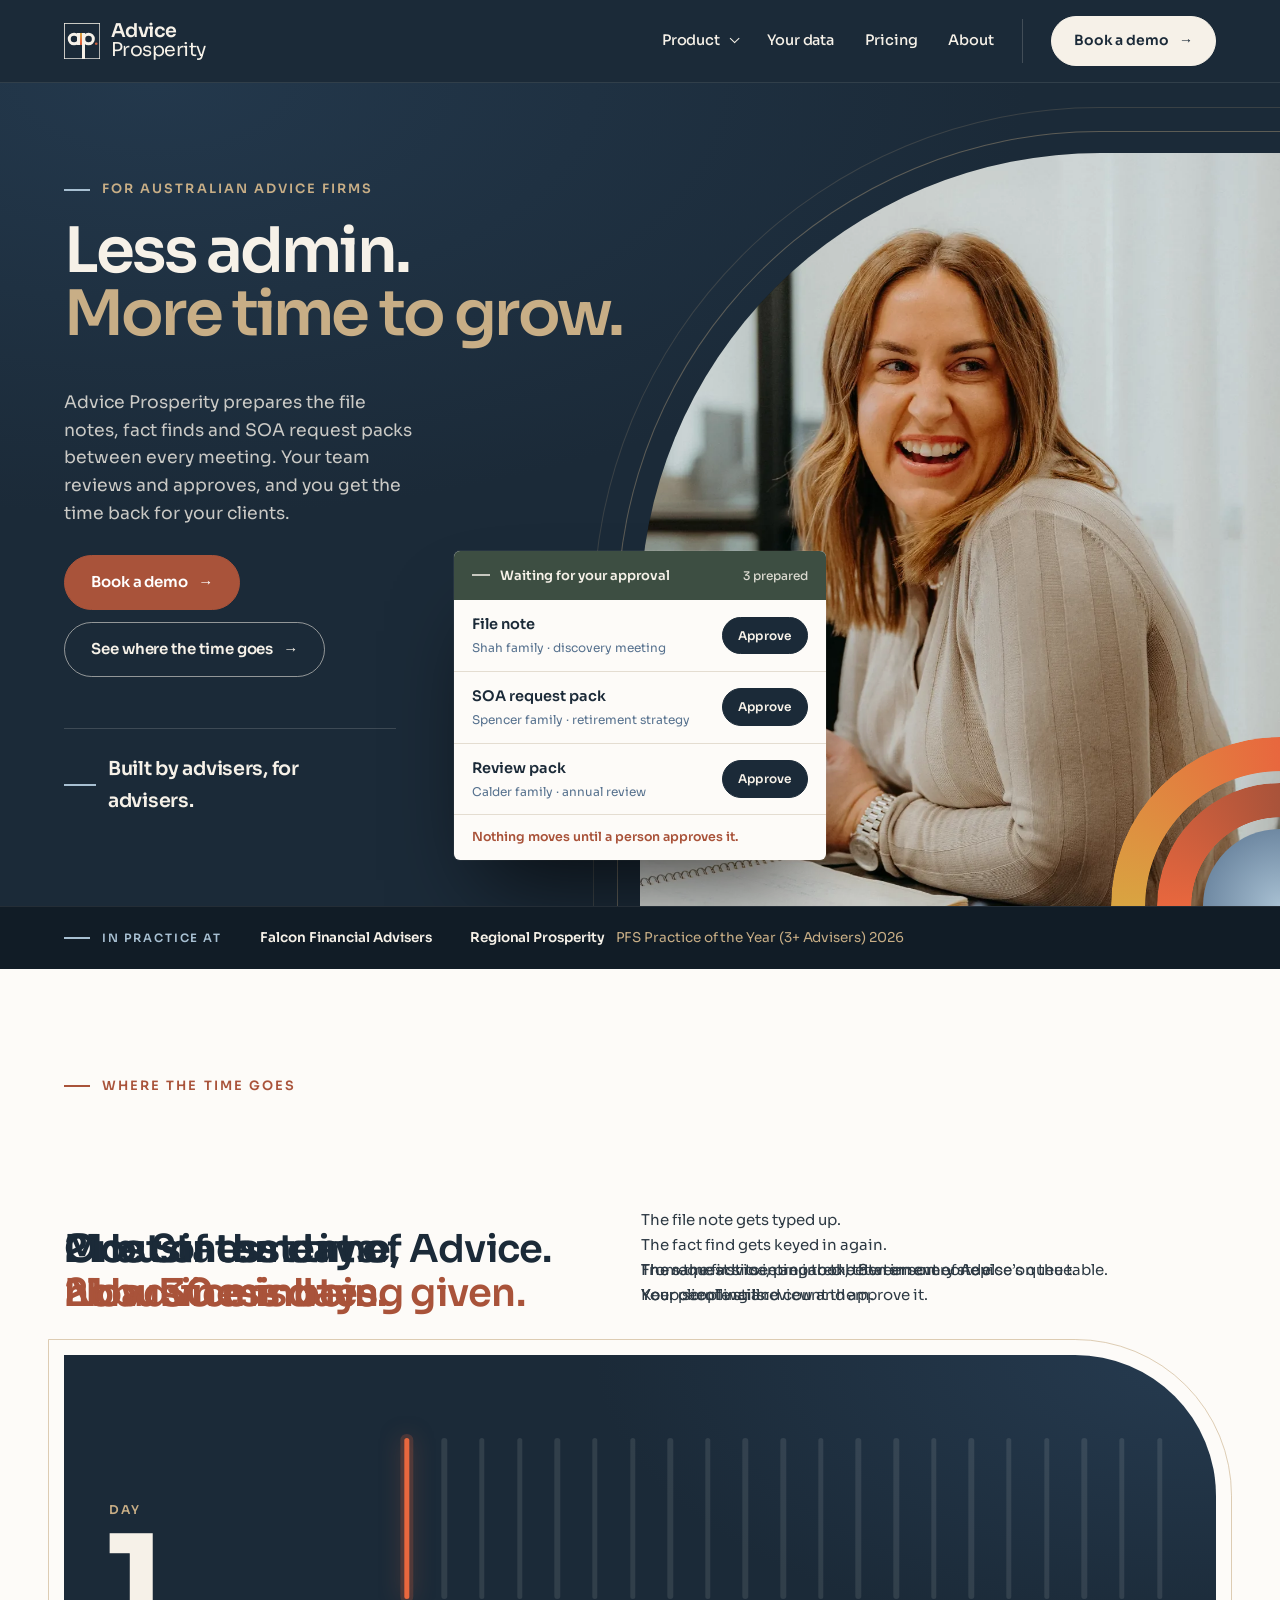
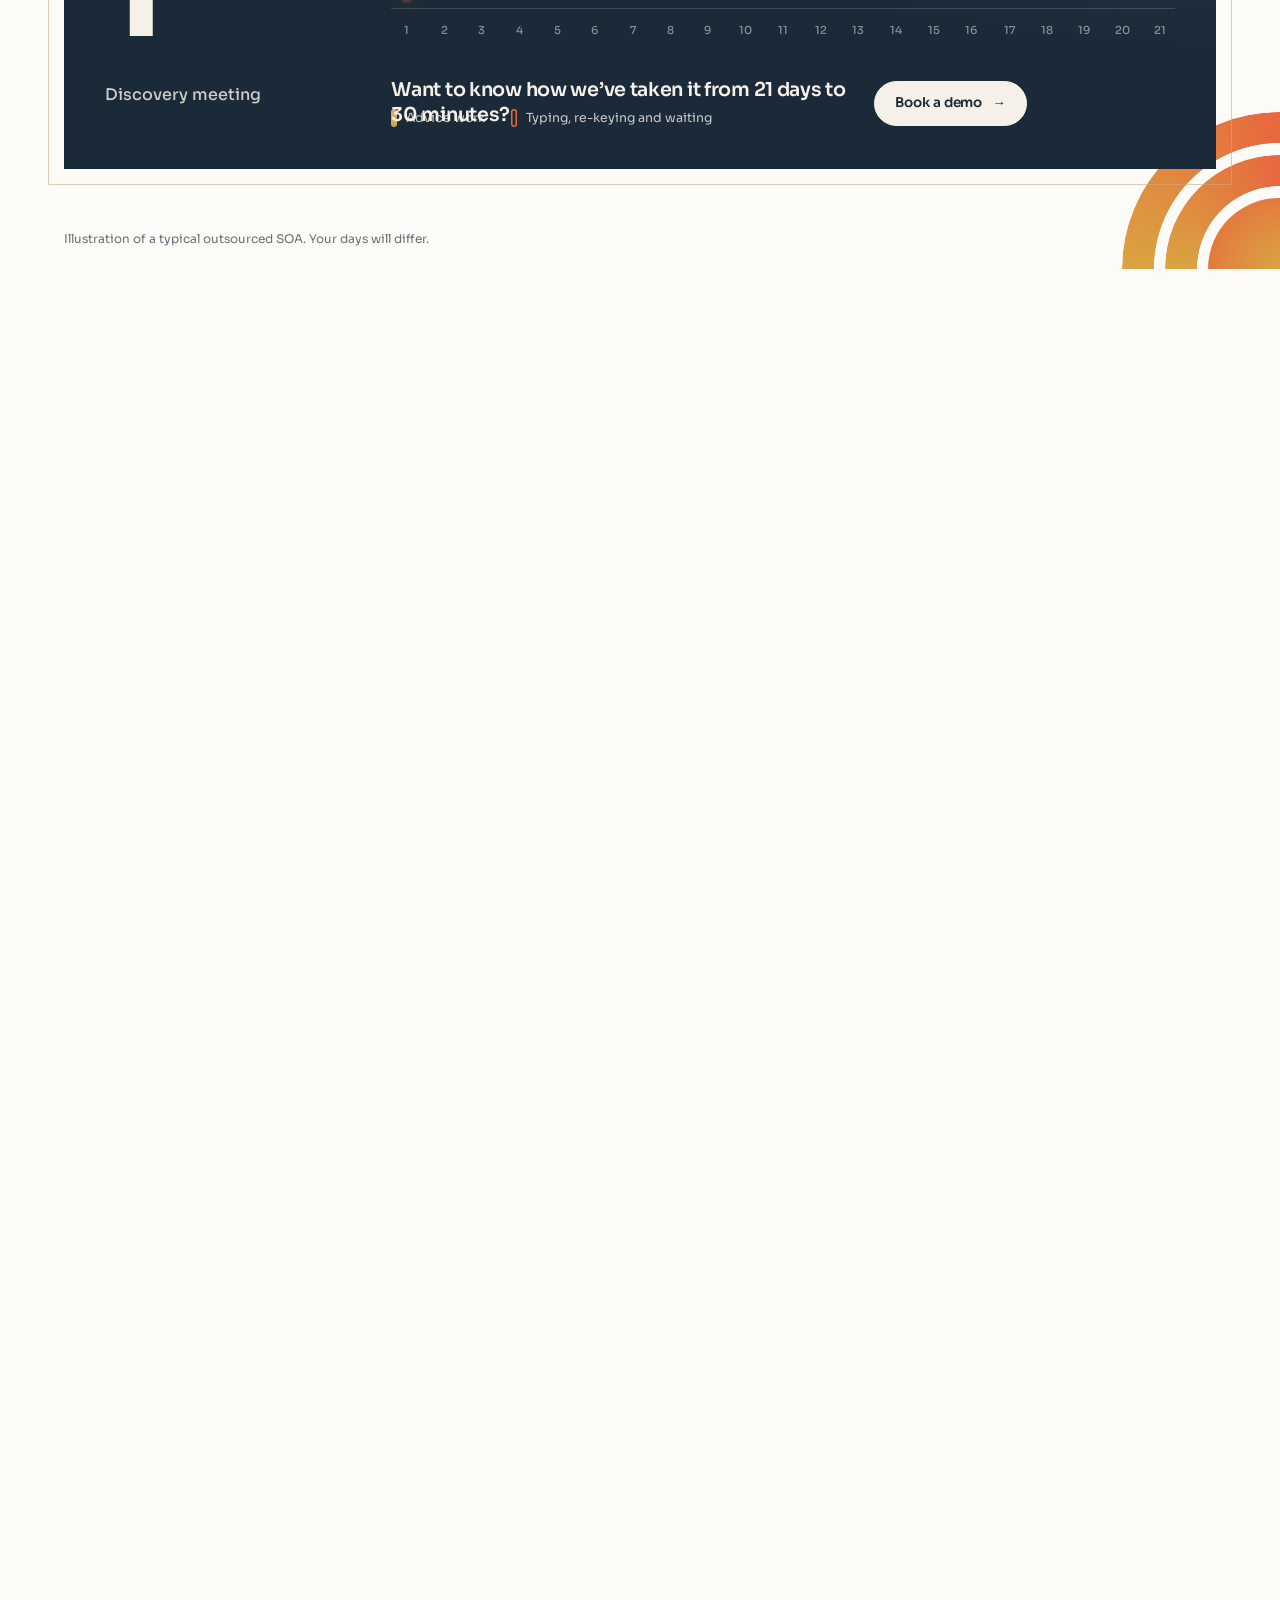
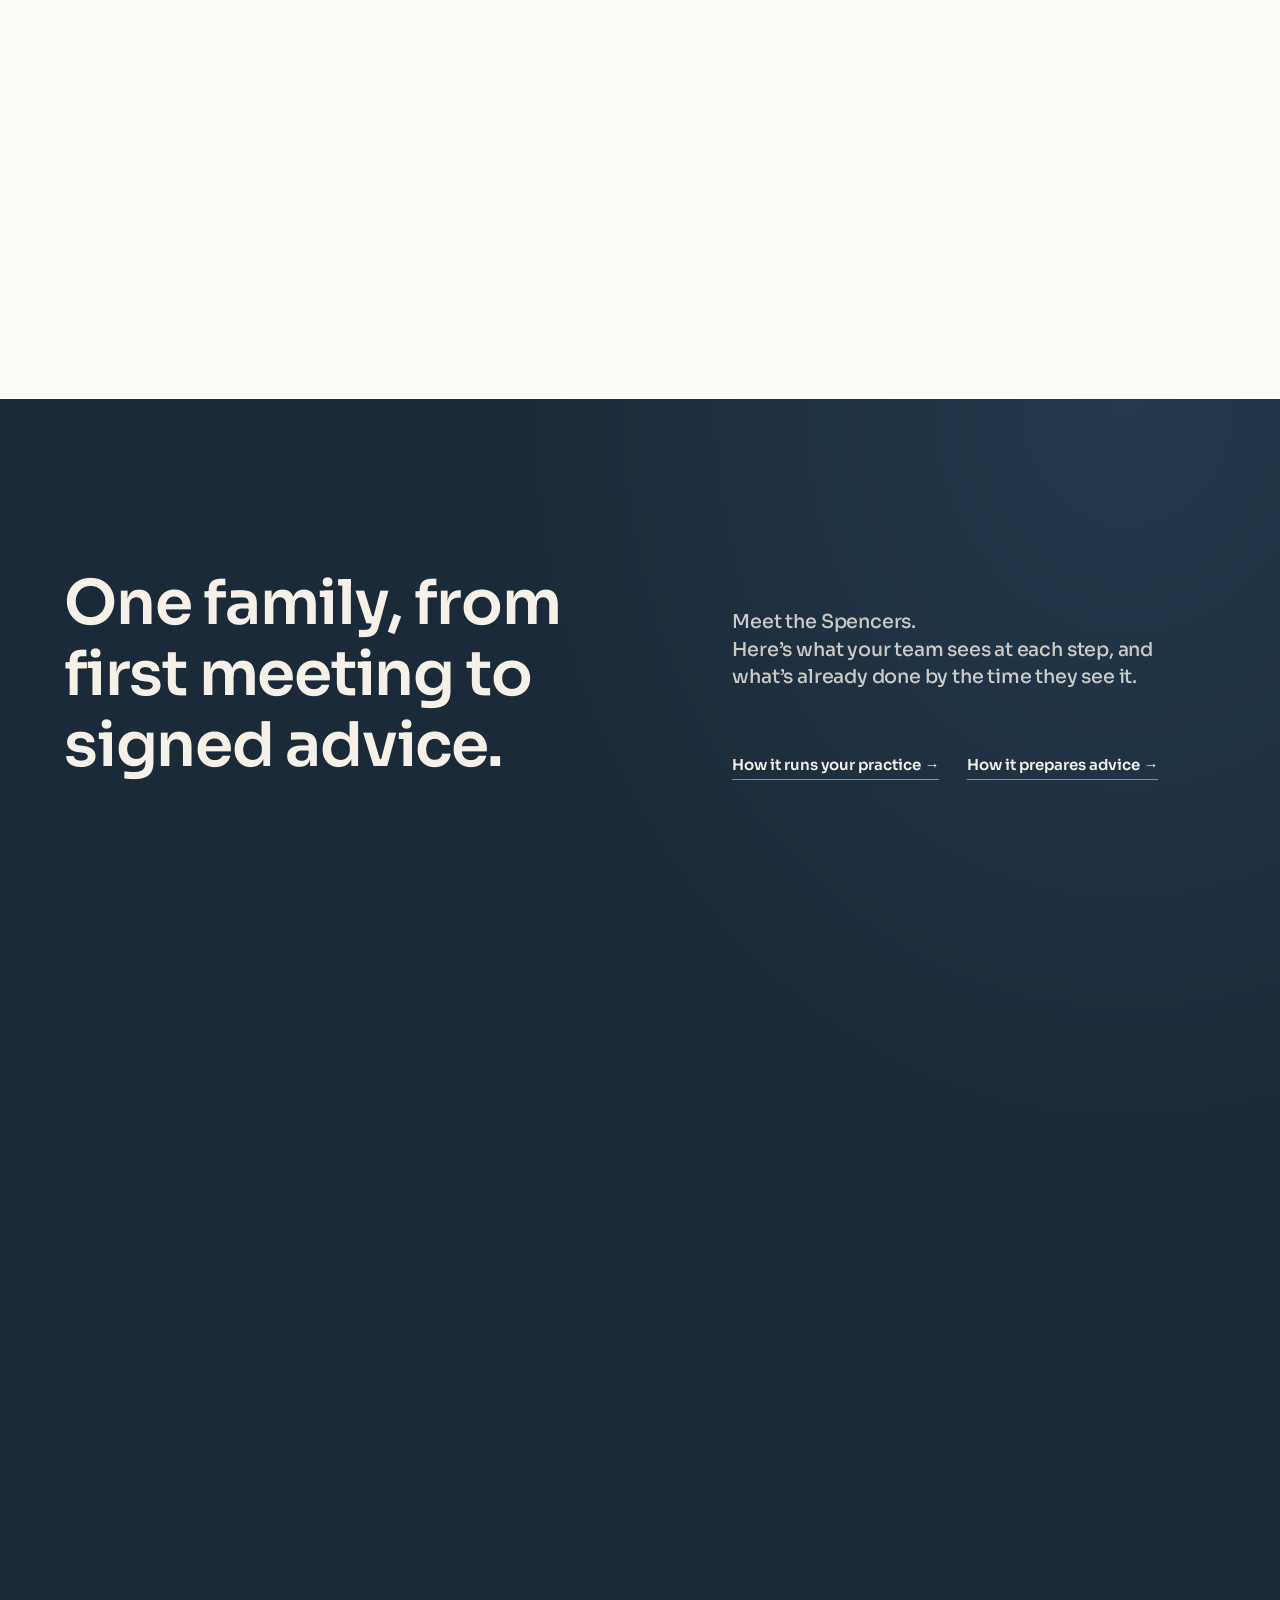
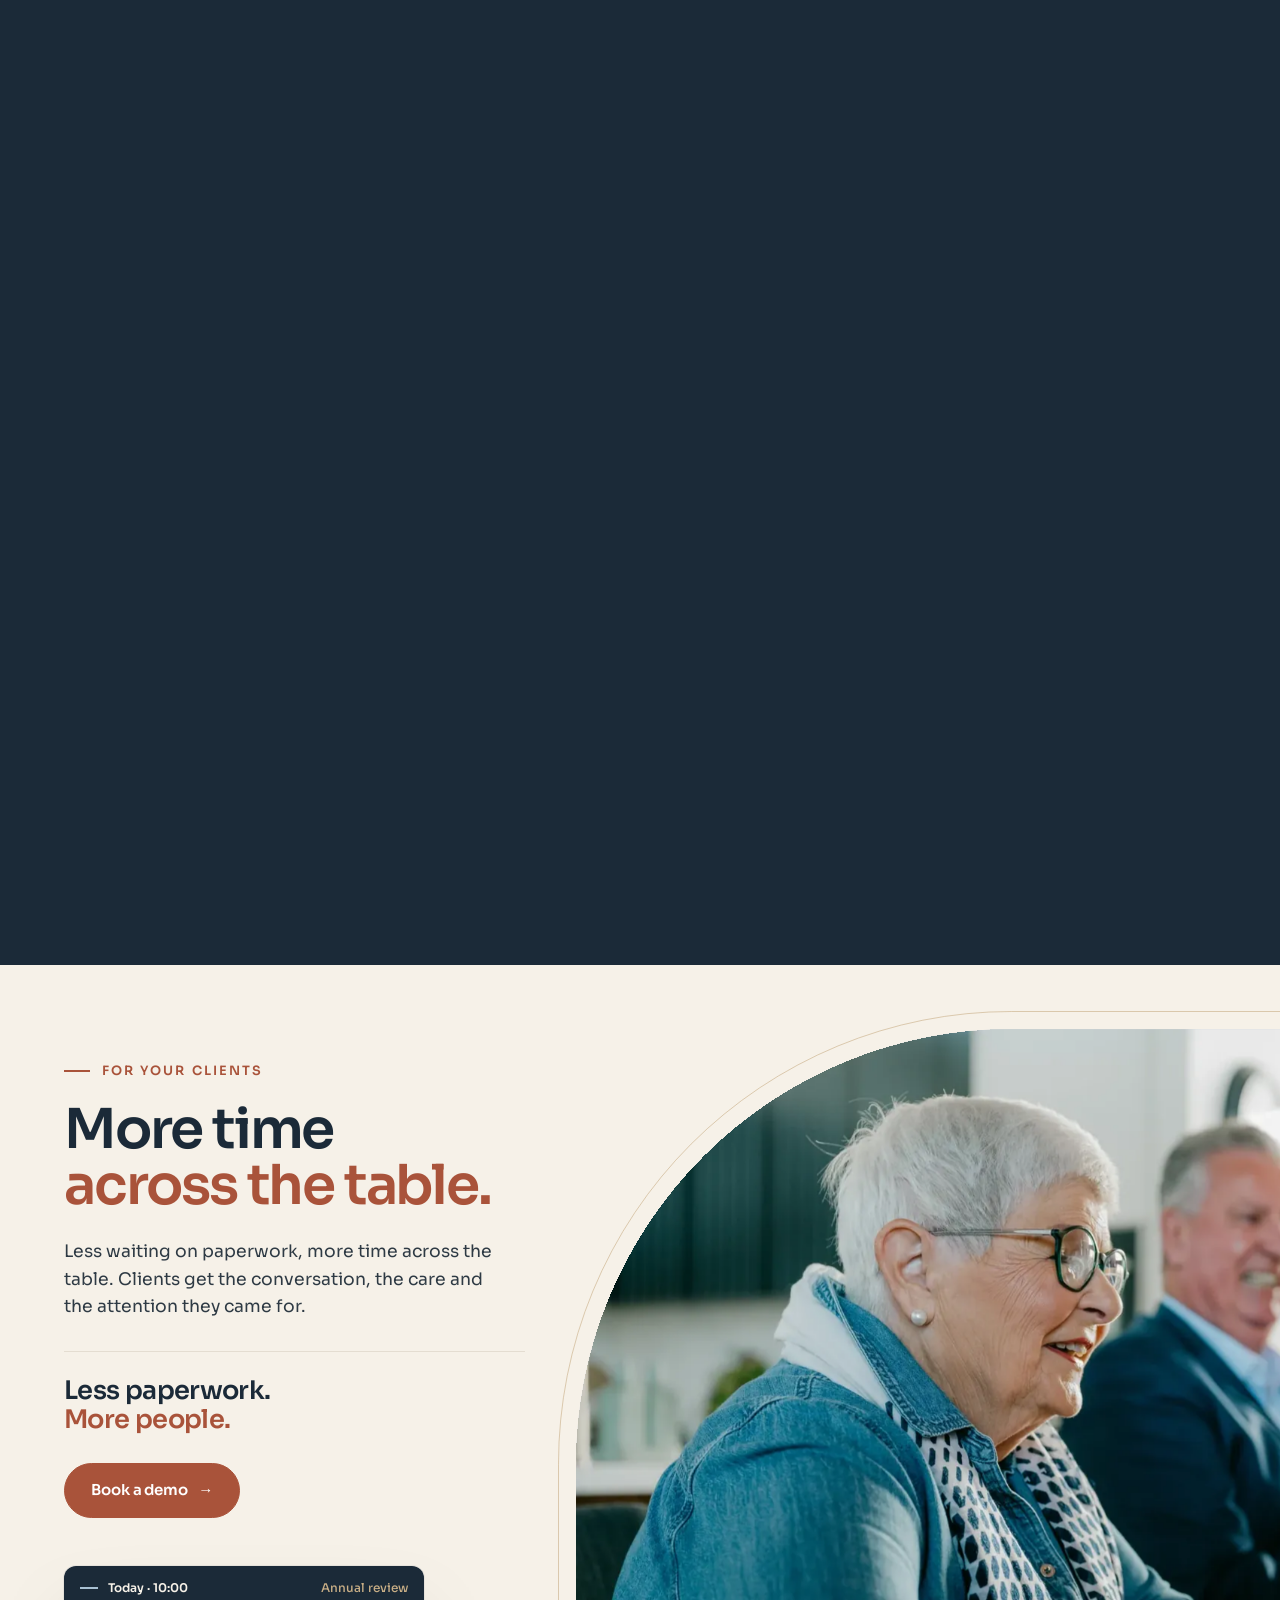
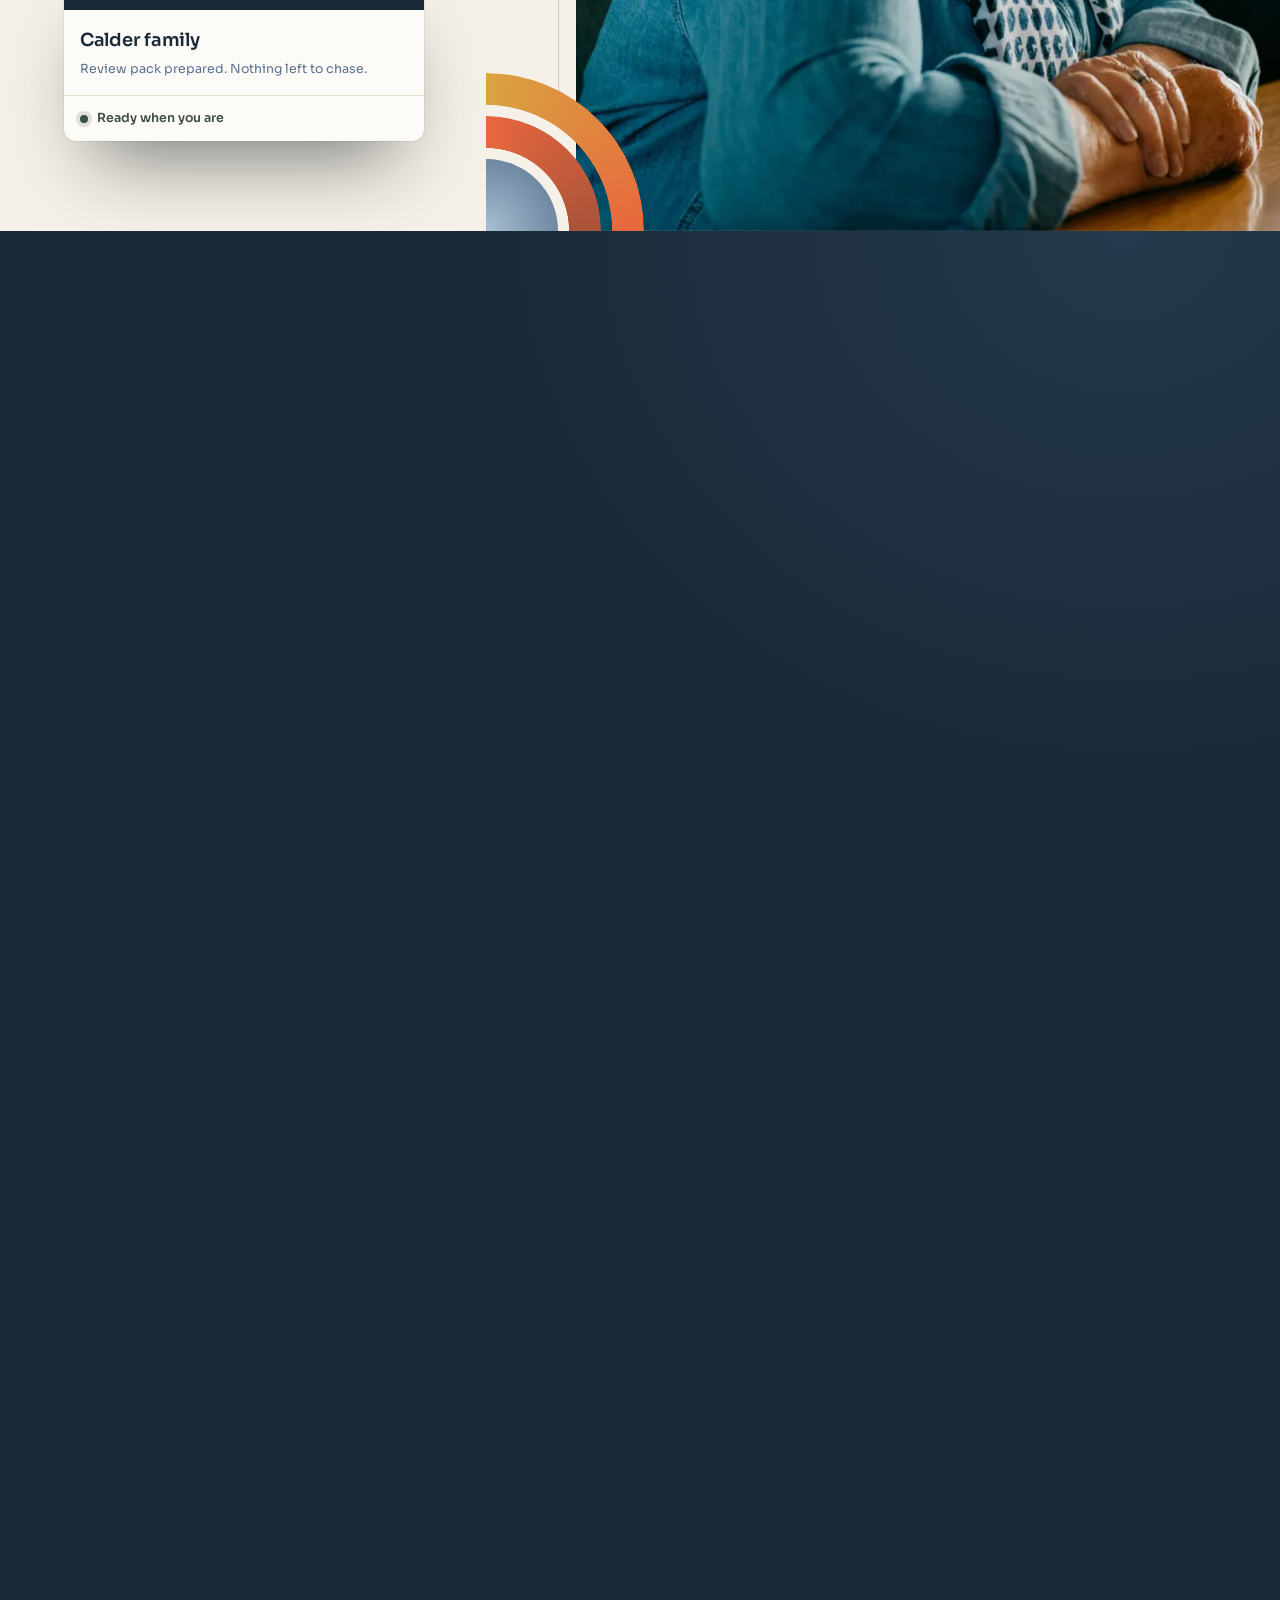
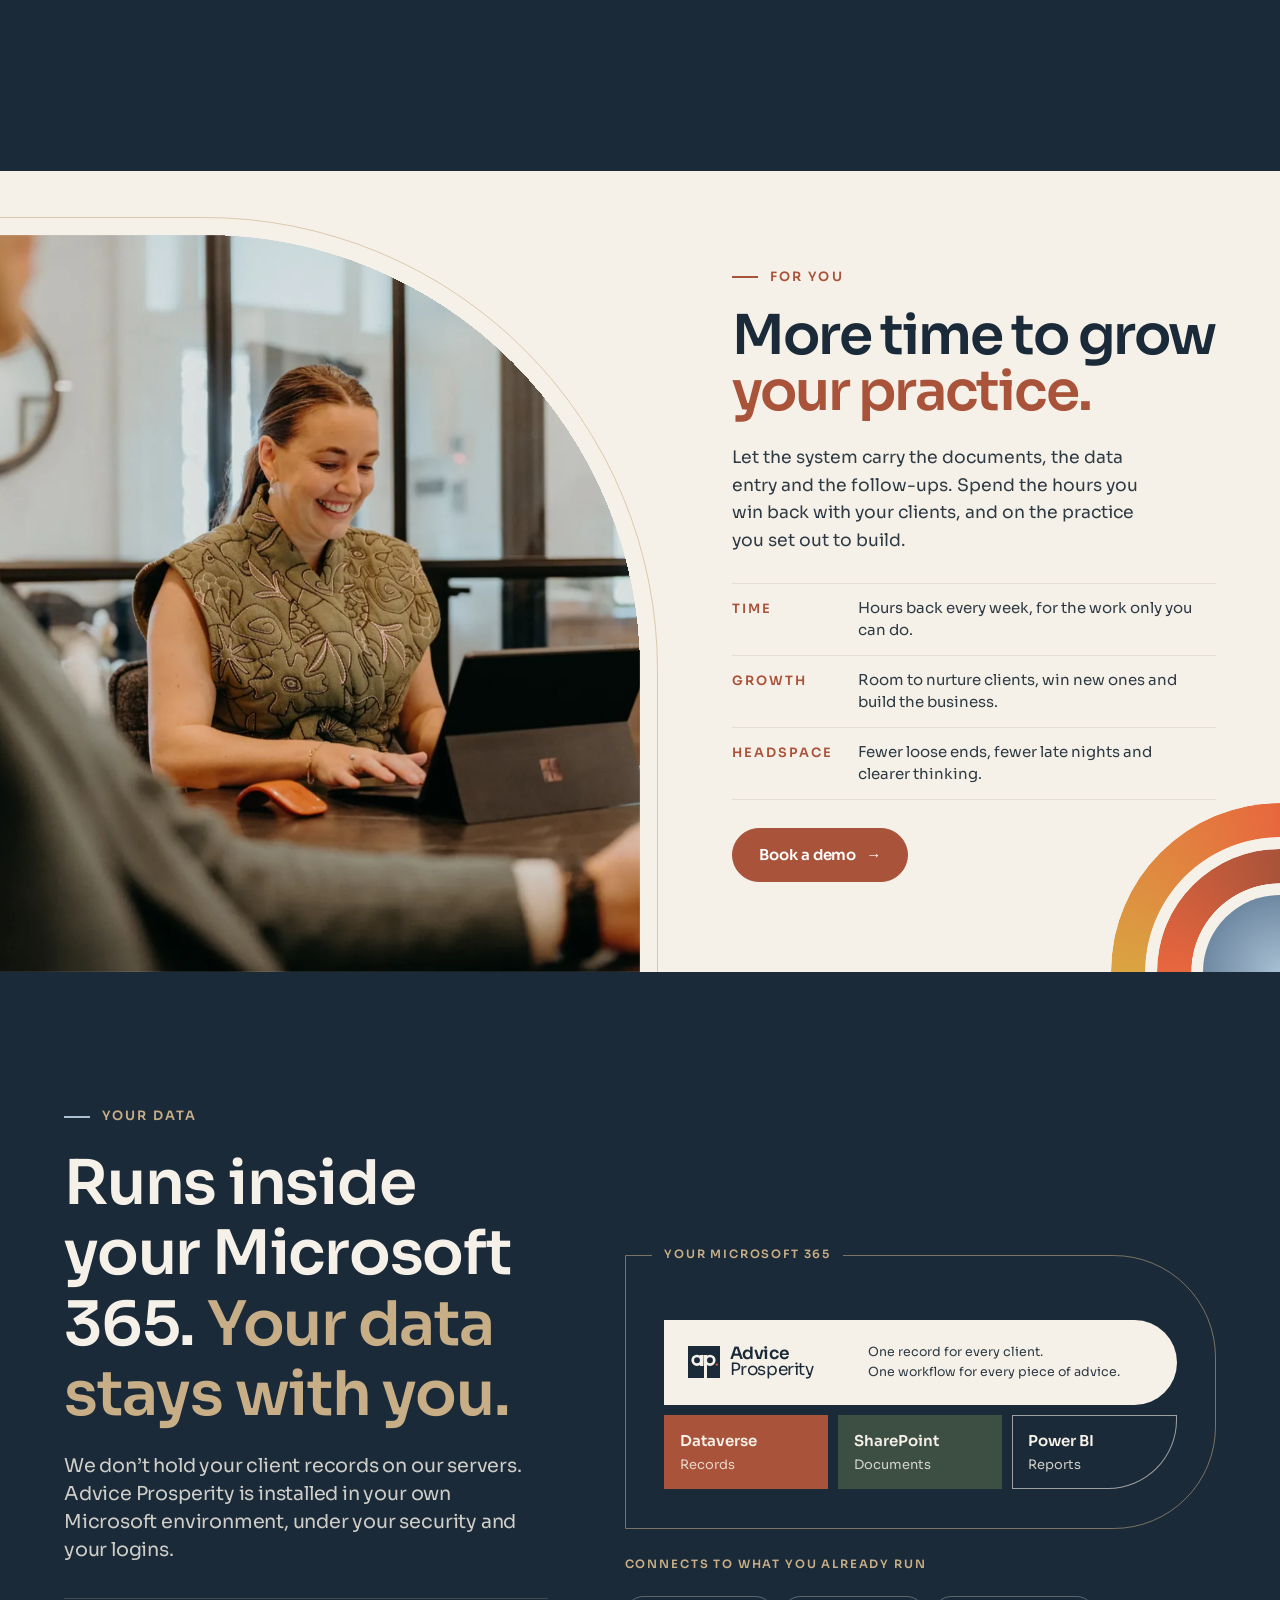
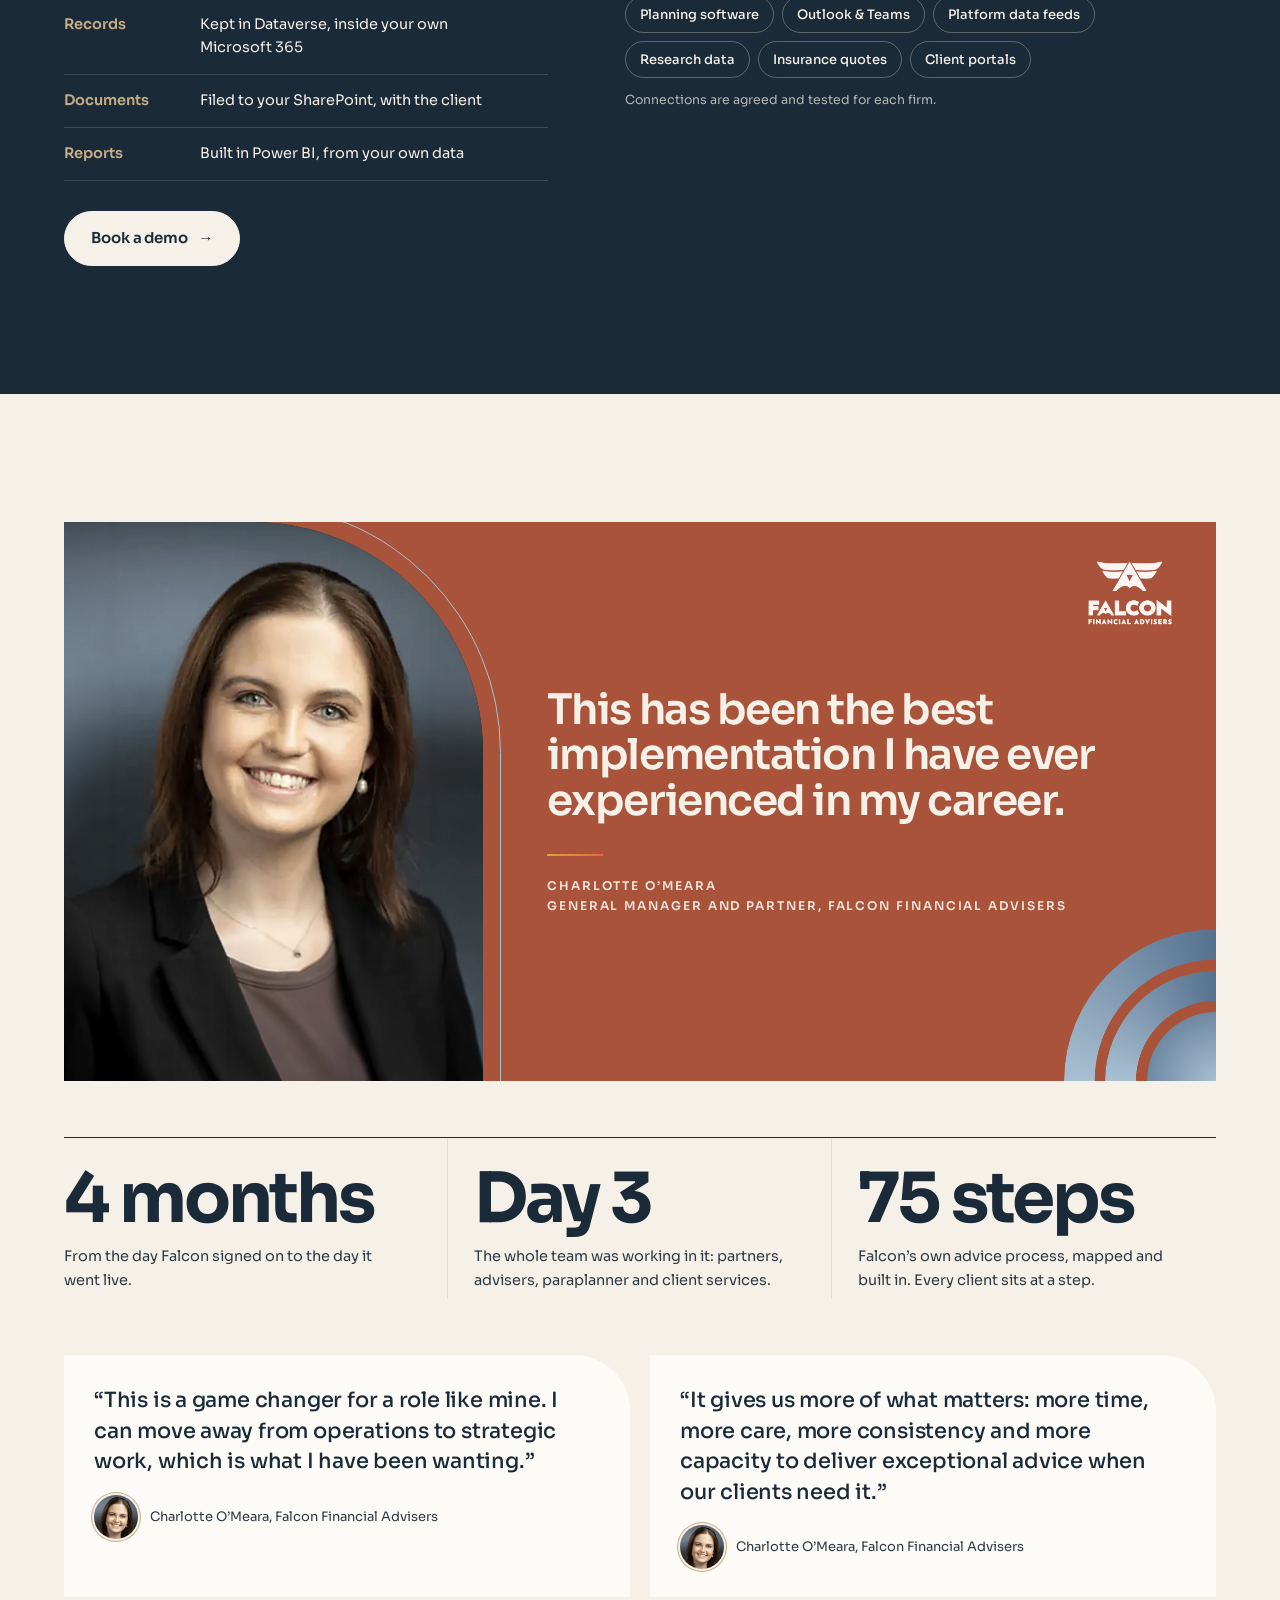
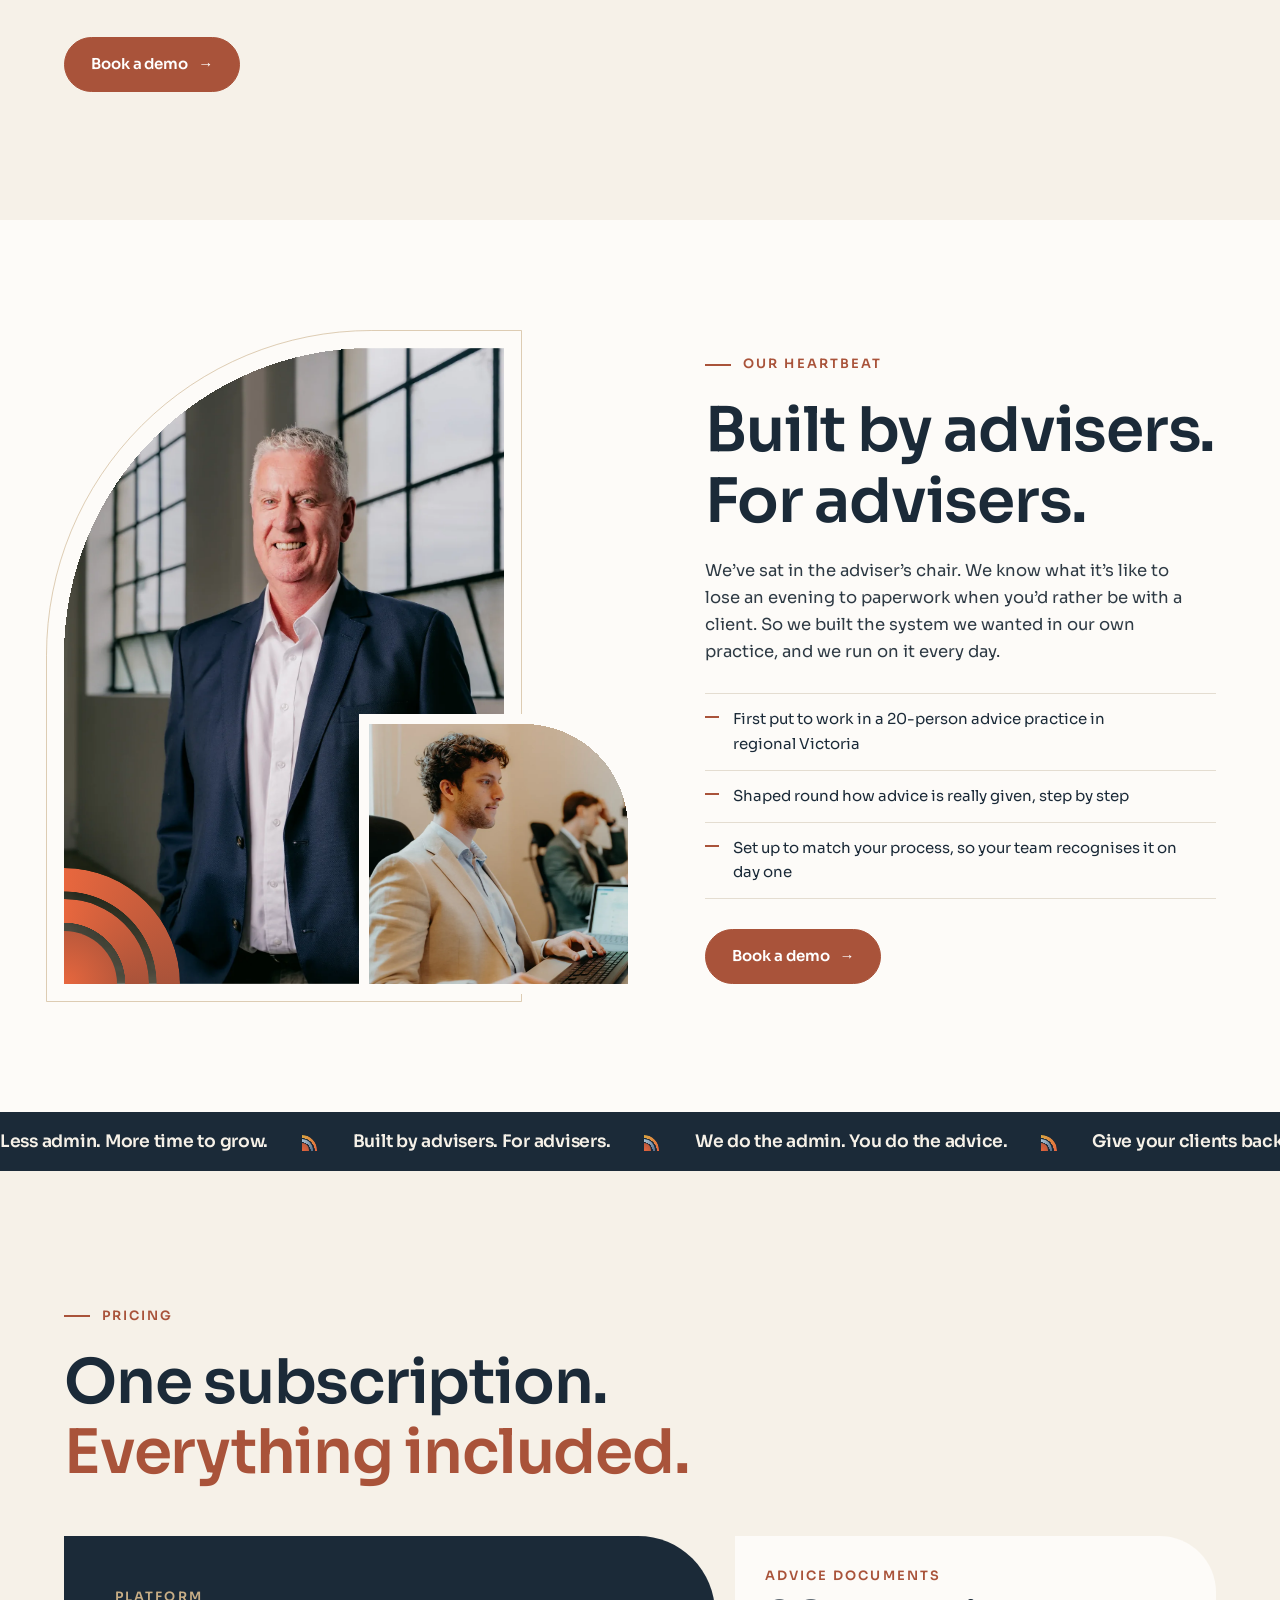
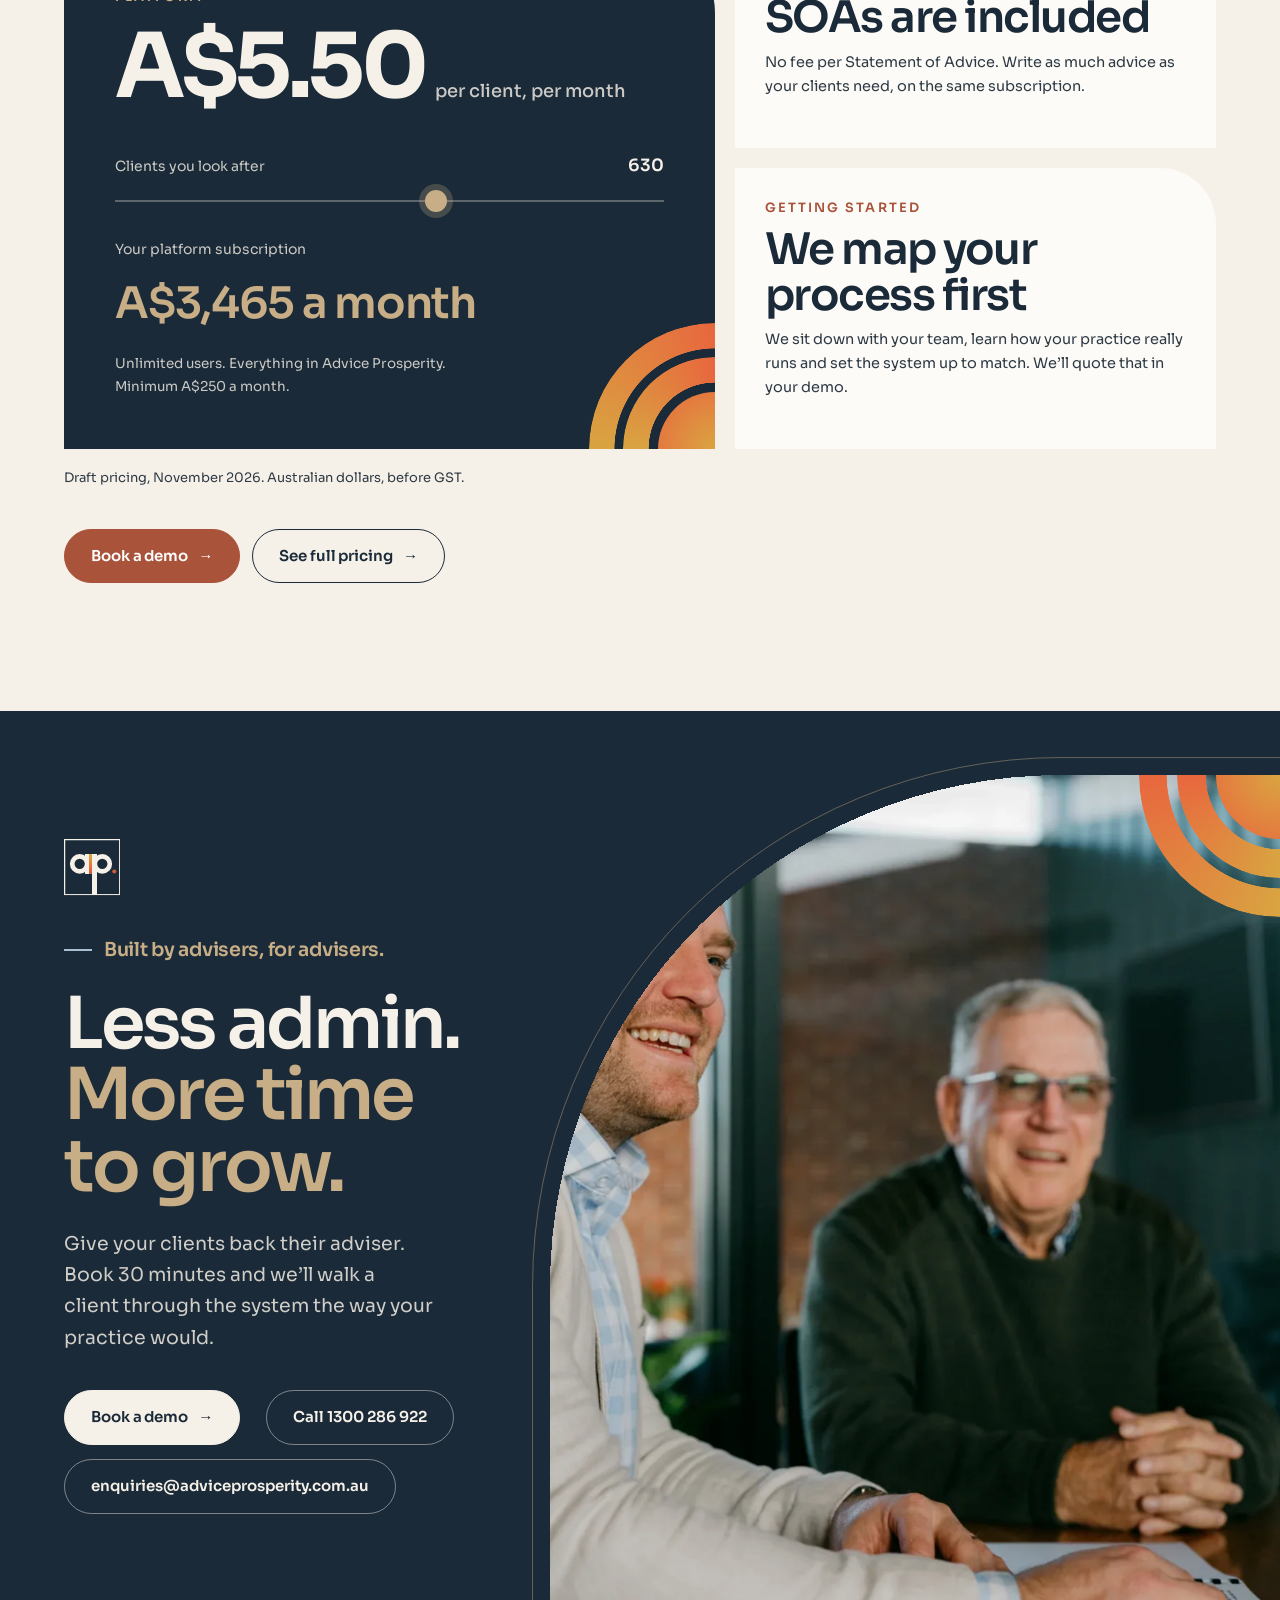
==== commit 02ee87b0: "Dana's latest design changes, rebuilt on the live site Built on top of main (Lee's 30-minutes step a" ====
--- a/index.html
+++ b/index.html
@@ -12,7 +12,7 @@
 <meta property="og:url" content="https://adviceprosperity.com.au/">
 <meta property="og:type" content="website">
 <meta name="twitter:card" content="summary_large_image">
-<link rel="stylesheet" href="assets/site.css">
+<link rel="stylesheet" href="assets/site.css?v=202611260604">
 </head>
 <body>
 <svg width="0" height="0" style="position:absolute" aria-hidden="true">
@@ -32,8 +32,7 @@
         </ul>
       </li>
       <li><a href="#data" data-nav="data">Your data</a></li>
-      <li><a href="customers.html" data-nav="customers">Customer stories</a></li>
-      <li><a href="#pricing" data-nav="pricing">Pricing</a></li>
+      <li><a href="pricing.html" data-nav="pricing">Pricing</a></li>
       <li><a href="#about" data-nav="about">About</a></li>
     </ul></nav>
     <button class="nav-toggle" aria-expanded="false" aria-controls="menu">Menu</button>
@@ -73,7 +72,7 @@
 
 <!-- ================= BOTTLENECK ================= -->
 <!-- ================= CREDENTIALS ================= -->
-<div class="trust"><div class="wrap"><span class="trust-k">In practice at</span><span class="trust-n">Falcon Financial Advisers</span><span class="trust-n">Regional Prosperity <em>PFS Practice of the Year (3+ Advisers) 2026</em></span><a class="trust-a" href="customers.html">Read their stories</a></div></div>
+<div class="trust"><div class="wrap"><span class="trust-k">In practice at</span><span class="trust-n">Falcon Financial Advisers</span><span class="trust-n">Regional Prosperity <em>PFS Practice of the Year (3+ Advisers) 2026</em></span></div></div>
 
 <section class="bn" id="bottleneck" data-phase="1" aria-label="Where the 21 days go">
   <div class="bn-stick">
@@ -84,13 +83,14 @@
         <div class="bn-cap c1"><h2>One Statement of Advice. <span>21 business days.</span></h2><p>From the first meeting to the Statement of Advice on the table.<br>Keep scrolling and count them.</p></div>
         <div class="bn-cap c2"><h2>Most of that time, <span>no advice is being given.</span></h2><p>The file note gets typed up.<br>The fact find gets keyed in again.<br>The request sits in an inbox, then in someone else&rsquo;s queue.<br>Your client waits.</p></div>
         <div class="bn-cap c3"><h2>We prepare the work <span>between every step.</span></h2><p>One record for each client and one workflow for each piece of advice.<br>Each step arrives ready for a person to review and approve.</p></div>
-        <div class="bn-cap c4"><h2>From 21 business days <span>to 30 minutes.</span></h2><p>The time it takes to generate the advice.</p></div>
+        <div class="bn-cap c4"><h2>21 business days. <span>Now 30 minutes.</span></h2><p>The same advice, prepared between every step.<br>Your people still review and approve it.</p></div>
       </div>
       <div class="bn-stage">
         <div class="bn-days">
           <div class="bn-count"><div class="n"><small>Day</small><span id="bnN">1</span></div><div class="what" id="bnW">Discovery meeting</div></div>
           <div class="bn-grid" id="bnGrid" aria-hidden="true"></div>
           <div class="bn-key"><span><b></b>Advice work</span><span><b></b>Typing, re-keying and waiting</span></div>
+          <div class="bn-hook"><p>Want to know how we&rsquo;ve taken it from 21 days to 30 minutes?</p><a class="btn on-dark sm" href="demo.html">Book a demo</a></div>
         </div>
         <div class="bn-pipe">
           <ol>
@@ -103,14 +103,6 @@
           </ol>
           <div class="bn-cta"><div class="tag">Prepared by Advice Prosperity. Decided by you.</div><a class="btn on-dark sm" href="demo.html">Book a demo</a></div>
           <span class="lk dark bn-lk" aria-hidden="true"><svg class="ic" viewBox="0 0 100 100"><use href="#ap-icon"/></svg><span class="wd"><b>Advice</b><br>Prosperity</span></span>
-        </div>
-        <div class="bn-fast">
-          <div class="bn-fast-n"><small>Minutes</small><span>30</span></div>
-          <div class="bn-fast-viz" aria-hidden="true">
-            <div class="row was"><div class="lb"><em>Before</em><b>21 business days</b></div><div class="bar"></div></div>
-            <div class="row now"><div class="lb"><em>With Advice Prosperity</em><b>30 minutes</b></div><div class="bar"><i></i></div></div>
-          </div>
-          <div class="bn-hook"><p>Want to know how we&rsquo;ve taken it from 21 days to 30 minutes?</p><div class="bn-hook-a"><a class="btn on-dark sm" href="demo.html">Book a demo</a></div></div>
         </div>
       </div>
     </div>
@@ -316,7 +308,7 @@
       <figure class="rv"><blockquote>&ldquo;This is a game changer for a role like mine. I can move away from operations to strategic work, which is what I have been wanting.&rdquo;</blockquote><figcaption><img class="av" src="assets/photos/charlotte-sm.webp" alt="" loading="lazy"><span>Charlotte O&rsquo;Meara, Falcon Financial Advisers</span></figcaption></figure>
       <figure class="rv" style="--d:.08s"><blockquote>&ldquo;It gives us more of what matters: more time, more care, more consistency and more capacity to deliver exceptional advice when our clients need it.&rdquo;</blockquote><figcaption><img class="av" src="assets/photos/charlotte-sm.webp" alt="" loading="lazy"><span>Charlotte O&rsquo;Meara, Falcon Financial Advisers</span></figcaption></figure>
     </div>
-    <div class="cta-row rv"><a class="btn" href="demo.html">Book a demo</a><a class="btn ghost" href="customers.html">Read their stories</a></div>
+    <div class="cta-row rv"><a class="btn" href="demo.html">Book a demo</a></div>
   </div>
 </section>
 
@@ -365,7 +357,7 @@
       </div>
     </div>
     <p class="price-note">Draft pricing, November 2026. Australian dollars, before GST.</p>
-    <div class="cta-row rv"><a class="btn" href="demo.html">Book a demo</a></div>
+    <div class="cta-row rv"><a class="btn" href="demo.html">Book a demo</a><a class="btn ghost" href="pricing.html">See full pricing</a></div>
   </div>
 </section>
 <!-- ================= CLOSE ================= -->
@@ -394,8 +386,7 @@
         <li><a href="command-centre.html">Run your practice</a></li>
         <li><a href="advice-engine.html">Prepare advice</a></li>
         <li><a href="#data">Your data</a></li>
-        <li><a href="customers.html">Customer stories</a></li>
-        <li><a href="#pricing">Pricing</a></li>
+        <li><a href="pricing.html">Pricing</a></li>
         <li><a href="#about">About</a></li>
         <li><a href="demo.html">Book a demo</a></li>
       </ul></nav>
@@ -403,11 +394,10 @@
     <div class="ft-base">
       <span>Built by advisers, for advisers.</span>
       <span><a href="tel:1300286922">1300 286 922</a> &middot; <a href="mailto:enquiries@adviceprosperity.com.au">enquiries@adviceprosperity.com.au</a></span>
-      <span>Concept prototype &middot; November 2026</span>
     </div>
   </div>
 </footer>
 
-<script src="assets/site.js"></script>
+<script src="assets/site.js?v=202611260604"></script>
 </body>
 </html>
--- a/assets/site.css
+++ b/assets/site.css
@@ -699,7 +699,9 @@
 @property --bb{syntax:'<color>';inherits:true;initial-value:#1B2A38}
 @property --bf{syntax:'<color>';inherits:true;initial-value:#F6F1E8}
 @supports (timeline-scope:none) and (animation-timeline:view()){
-  body:has(.hero) .nav{background:var(--nb);border-bottom-color:var(--nl);animation:home-nav linear both;animation-timeline:--walk;animation-range:entry 92% entry 100%}
+  body:has(.hero) .nav{background:var(--nb);border-bottom-color:var(--nl);animation:none;transition:background-color .35s,box-shadow .35s,border-color .35s}
+  body:has(.hero) .nav:not(.solid){--nb:#1B2A38;--nf:#F6F1E8;--nt:rgba(27,42,56,0);--nk:#F6F1E8;--nl:rgba(246,241,232,.1);--bb:#F6F1E8;--bf:#1B2A38;box-shadow:none}
+  body:has(.hero) .nav.solid{--nb:rgba(246,241,232,.96);--nf:#1B2A38;--nt:#1B2A38;--nk:rgba(246,241,232,0);--nl:rgba(27,42,56,.08);--bb:#1B2A38;--bf:#F6F1E8;box-shadow:0 1px 0 rgba(27,42,56,.08),0 14px 34px -26px rgba(17,28,38,.5)}
   @keyframes home-nav{from{--nb:#1B2A38;--nf:#F6F1E8;--nt:rgba(27,42,56,0);--nk:#F6F1E8;--nl:rgba(246,241,232,.1);--bb:#F6F1E8;--bf:#1B2A38;box-shadow:none} to{--nb:rgba(246,241,232,.96);--nf:#1B2A38;--nt:#1B2A38;--nk:rgba(246,241,232,0);--nl:rgba(27,42,56,.08);--bb:#1B2A38;--bf:#F6F1E8;box-shadow:0 1px 0 rgba(27,42,56,.08),0 14px 34px -26px rgba(17,28,38,.5)}}
   body:has(.hero) .nav .lk{--w:var(--nf);--ait:var(--nt);--apk:var(--nk)}
   body:has(.hero) .nav .btn.sm.dark{background:var(--bb);border-color:var(--bb);color:var(--bf)}
@@ -904,64 +906,13 @@
 .bn .bn-grid i.on:not(:has(+ i.on)){box-shadow:none}
 .bn-grid i::before{content:"";position:absolute;left:50%;top:0;bottom:10px;width:clamp(4px,.42vw,7px);transform:translateX(-50%);border-radius:99px;background:rgba(246,241,232,.1);transition:background .45s var(--ease),box-shadow .45s var(--ease)}
 .bn-grid i.on::before{background:linear-gradient(var(--wheat),var(--brass))}
-.bn[data-phase="2"] .bn-grid i.on.wait::before,.bn[data-phase="3"] .bn-grid i.on.wait::before,.bn[data-phase="4"] .bn-grid i.on.wait::before{background:transparent;box-shadow:inset 0 0 0 1.5px var(--maple)}
+.bn[data-phase="2"] .bn-grid i.on.wait::before,.bn[data-phase="3"] .bn-grid i.on.wait::before{background:transparent;box-shadow:inset 0 0 0 1.5px var(--maple)}
 .bn[data-phase="1"] .bn-grid i.now::before{background:var(--maple);box-shadow:0 0 0 4px rgba(232,103,62,.2),0 0 22px rgba(232,103,62,.5)}
 .bn-grid i::after{top:calc(100% + 12px)}
 .bn-key b,.bn-key span:last-child b{width:6px;height:18px;border-radius:99px}
 .bn-key b{background:linear-gradient(var(--wheat),var(--brass))}
 .bn-key span:last-child b{background:transparent;box-shadow:inset 0 0 0 1.5px var(--maple)}
 @media (max-width:899px){.bn-grid i::before{bottom:6px}}
-/* Where the time goes, step 4: 21 business days compressed to 30 minutes, then the demo hook */
-.bn{height:440vh}
-.bn[data-phase="4"] .bn-cap.c4{opacity:1;transform:none}
-.bn[data-phase="4"] .bn-days{opacity:0;transform:scale(.97);pointer-events:none}
-.bn-fast{position:absolute;inset:clamp(24px,3.2vw,52px);opacity:0;transform:translateY(18px);pointer-events:none;transition:opacity .7s var(--ease),transform .7s var(--ease);display:grid;grid-template-columns:minmax(200px,.3fr) minmax(0,1fr);grid-template-rows:1fr auto;column-gap:clamp(32px,4vw,80px);row-gap:clamp(20px,3vh,34px)}
-.bn[data-phase="4"] .bn-fast{opacity:1;transform:none;pointer-events:auto}
-.bn-fast-n{grid-row:1/3;align-self:end;display:flex;flex-direction:column;font-weight:700;line-height:.78;letter-spacing:-.06em;font-size:clamp(100px,11vw,180px);font-variant-numeric:tabular-nums lining-nums}
-.bn-fast-n small{order:-1;margin:0 0 18px .3em;font-size:clamp(12px,.95vw,14px);font-weight:600;letter-spacing:.2em;line-height:1;text-transform:uppercase;color:var(--wheat)}
-.bn-fast-n span{background:linear-gradient(180deg,#E3CFA8,var(--wheat) 55%,var(--brass));-webkit-background-clip:text;background-clip:text;color:transparent}
-.bn-fast-viz{align-self:end;display:grid;gap:clamp(18px,2.6vh,28px)}
-.bn-fast-viz .lb{display:flex;justify-content:space-between;align-items:baseline;gap:16px;margin-bottom:12px}
-.bn-fast-viz em{font-style:normal;font-size:var(--label);font-weight:600;letter-spacing:.14em;text-transform:uppercase;color:rgba(246,241,232,.66)}
-.bn-fast-viz b{font-size:clamp(15px,1.3vw,19px);font-weight:600;color:var(--fleece);white-space:nowrap}
-.bn-fast-viz .now b{color:var(--wheat)}
-.bn-fast-viz .bar{position:relative;height:12px}
-.bn-fast-viz .was .bar{border-radius:99px;background:rgba(232,103,62,.12);box-shadow:inset 0 0 0 1.5px var(--maple)}
-.bn-fast-viz .now .bar{background:linear-gradient(rgba(246,241,232,.16),rgba(246,241,232,.16)) 0 50%/100% 1px no-repeat}
-.bn-fast-viz .now i{position:absolute;left:0;top:0;bottom:0;width:100%;border-radius:99px;background:linear-gradient(90deg,var(--wheat),var(--brass));box-shadow:0 0 0 4px rgba(217,164,65,.14),0 0 26px rgba(217,164,65,.45);transition:width 1.4s cubic-bezier(.7,0,.2,1) .35s}
-.bn[data-phase="4"] .bn-fast-viz .now i{width:clamp(22px,1.8vw,30px)}
-/* Step changes: the outgoing step fades out in place first, then the next one rises in, so text and panels never overlap mid-change */
-.bn[data-phase] .bn-cap,.bn[data-phase] .bn-days,.bn[data-phase] .bn-pipe,.bn[data-phase] .bn-fast{opacity:0;transform:translateY(12px);visibility:hidden;pointer-events:none;transition:opacity .26s ease,transform 0s linear .26s,visibility 0s linear .26s}
-.bn[data-phase="1"] .bn-cap.c1,.bn[data-phase="2"] .bn-cap.c2,.bn[data-phase="3"] .bn-cap.c3,.bn[data-phase="4"] .bn-cap.c4,.bn[data-phase="1"] .bn-days,.bn[data-phase="2"] .bn-days,.bn[data-phase="3"] .bn-pipe,.bn[data-phase="4"] .bn-fast{opacity:1;transform:none;visibility:visible;pointer-events:auto;transition:opacity .6s var(--ease) .28s,transform .7s var(--ease) .28s,visibility 0s linear .28s}
-@media (prefers-reduced-motion:reduce){.bn[data-phase] .bn-cap,.bn[data-phase] .bn-days,.bn[data-phase] .bn-pipe,.bn[data-phase] .bn-fast,.bn-fast-viz .now i{transition:none!important;transform:none!important}}
-/* Short phones (iPhone SE height): keep the whole step between the nav and the bottom of the screen */
-@media (max-width:760px) and (max-height:760px){
-  .bn-stick{align-items:flex-start;padding-top:66px}
-  .bn-note{bottom:4px;font-size:10.5px}
-  .bn .eyebrow{margin-bottom:10px}
-  .bn-cap h2{font-size:24px}
-  .bn-cap p{margin-top:8px;font-size:13.5px;line-height:1.45}
-  .bn-stage{margin-top:12px;min-height:362px}
-  .bn-days,.bn-pipe,.bn-fast{inset:18px}
-  .bn-count .n{font-size:46px}
-  .bn-fast-n{display:none}
-}
-.bn-hook{grid-column:2;display:flex;align-items:center;justify-content:space-between;gap:16px 28px;flex-wrap:wrap;padding-top:clamp(18px,2.6vh,26px);border-top:1px solid rgba(168,192,210,.28)}
-.bn-hook p{margin:0;font-size:clamp(16px,1.4vw,21px);font-weight:500;line-height:1.35;color:var(--fleece);max-width:24em;text-wrap:balance}
-.bn-hook-a{display:flex;align-items:center;gap:12px 22px;flex-wrap:wrap}
-@media (max-width:899px){
-  .bn-fast{grid-template-columns:minmax(0,1fr);grid-template-rows:auto auto auto;row-gap:16px;align-content:end}
-  .bn-fast-n{grid-row:auto;flex-direction:row;align-items:baseline;gap:12px;font-size:clamp(50px,14vw,72px)}
-  .bn-fast-n small{order:2;margin:0}
-  .bn-fast-viz{gap:14px}
-  .bn-fast-viz .lb{margin-bottom:8px}
-  .bn-fast-viz em{font-size:11px;letter-spacing:.12em}
-  .bn-fast-viz b{font-size:14px}
-  .bn-fast-viz .bar{height:10px}
-  .bn-hook{grid-column:auto;padding-top:14px;gap:12px}
-  .bn-hook p{font-size:15.5px}
-  .bn-hook-a{gap:10px 18px}
-}
 
 /* ---------- Product walk (See it work) ---------- */
 @media (min-width:1000px){
@@ -1467,3 +1418,73 @@
 footer .ft-top .lk{--fs:22px}
 .ft-top ul a{transition:color .2s}
 .ft-base{letter-spacing:.01em;color:rgba(246,241,232,.6)}
+
+/* ---------- Where the time goes: 21 days compressed to 30 minutes (Kane) ---------- */
+.bn{height:470vh}
+.bn[data-phase="4"] .bn-cap.c4{opacity:1;transform:none}
+.bn[data-phase="4"] .bn-days{opacity:1;transform:none;pointer-events:auto}
+.bn[data-phase="4"] .bn-pipe{opacity:0;transform:translateY(18px);pointer-events:none}
+.bn-grid i{transform-origin:left center;transition:background .35s,opacity .45s var(--ease) calc(var(--k,0)*35ms),transform .7s var(--ease) calc(var(--k,0)*35ms),box-shadow .35s}
+.bn-grid{position:relative}
+.bn[data-phase="4"] .bn-grid i{background:transparent!important;box-shadow:inset 0 0 0 1px rgba(246,241,232,.22)!important;opacity:.7}
+.bn[data-phase="4"] .bn-grid i:first-child{opacity:1;transform:scaleX(.4);background:var(--wheat)!important;box-shadow:none!important;transition-delay:.85s}
+.bn[data-phase="4"] .bn-grid i::after{opacity:0}
+.bn[data-phase="4"] .bn-grid i:first-child::after{content:"30 min";opacity:1;left:0;right:auto;transform:scaleX(2.5);transform-origin:left;white-space:nowrap;color:var(--wheat);font-weight:600;font-size:13px}
+.bn-grid i::after{transition:opacity .3s}
+.bn-grid::after{content:"The old way: 21 business days";position:absolute;right:0;top:calc(100% + 9px);font-size:13px;font-weight:600;letter-spacing:.02em;color:rgba(246,241,232,.6);opacity:0;transition:opacity .5s .6s}
+.bn[data-phase="4"] .bn-grid::after{opacity:1}
+.bn[data-phase="4"] .bn-key{opacity:0}
+.bn-hook{display:flex;align-items:center;gap:16px 22px;flex-wrap:wrap;opacity:0;transform:translateY(12px);transition:opacity .6s var(--ease) .9s,transform .6s var(--ease) .9s;pointer-events:none}
+.bn-hook p{font-weight:600;font-size:clamp(17px,1.5vw,22px);letter-spacing:-.015em;line-height:1.3;color:var(--fleece);max-width:24em}
+.bn[data-phase="4"] .bn-hook{opacity:1;transform:none;pointer-events:auto}
+@media (min-width:900px){.bn-hook{grid-column:2;grid-row:2;margin-top:28px;position:relative;z-index:2}.bn-key{grid-column:2;grid-row:2}}
+@media (max-width:899px){.bn-hook{margin-top:40px}.bn[data-phase="4"] .bn-key,.bn[data-phase="4"] .bn-count .what{display:none}.bn-grid::after{bottom:auto;top:calc(100% + 8px);right:auto;left:0}}
+@media (prefers-reduced-motion:reduce){.bn-grid i,.bn-hook,.bn-grid i::after{transition:none!important}}
+/* Step 4 with the thin day bars: the 20 later days fade back (right to left), and day 1 shrinks to one short glowing "30 min" bar */
+.bn[data-phase="4"] .bn-grid i,.bn[data-phase="4"] .bn-grid i:first-child{background:transparent!important;box-shadow:none!important;opacity:1;transform:none}
+.bn-grid i::before{transition:background .45s var(--ease),box-shadow .45s var(--ease),top .8s var(--ease)}
+.bn[data-phase="4"] .bn-grid i:not(:first-child)::before{background:rgba(246,241,232,.07);box-shadow:none;transition-delay:calc(var(--k,0)*35ms)}
+.bn[data-phase="4"] .bn-grid i:first-child::before{top:min(78%,calc(100% - 26px));background:linear-gradient(var(--wheat),var(--brass));box-shadow:0 0 0 4px rgba(217,164,65,.16),0 0 24px rgba(217,164,65,.5);transition-delay:.85s}
+.bn[data-phase="4"] .bn-grid i:first-child::after{transform:none;left:50%;translate:-50% 0}
+@media (min-width:900px){.bn[data-phase="4"] .bn-count .what{font-size:clamp(14px,1.12vw,16.5px)}}
+/* Step changes: the outgoing step fades out in place first, then the next one rises in, so text and panels never overlap mid-change */
+.bn[data-phase] .bn-cap,.bn[data-phase] .bn-days,.bn[data-phase] .bn-pipe{opacity:0;transform:translateY(12px);visibility:hidden;pointer-events:none;transition:opacity .26s ease,transform 0s linear .26s,visibility 0s linear .26s}
+.bn[data-phase="1"] .bn-cap.c1,.bn[data-phase="2"] .bn-cap.c2,.bn[data-phase="3"] .bn-cap.c3,.bn[data-phase="4"] .bn-cap.c4,.bn[data-phase="1"] .bn-days,.bn[data-phase="2"] .bn-days,.bn[data-phase="4"] .bn-days,.bn[data-phase="3"] .bn-pipe{opacity:1;transform:none;visibility:visible;pointer-events:auto;transition:opacity .6s var(--ease) .28s,transform .7s var(--ease) .28s,visibility 0s linear .28s}
+@media (prefers-reduced-motion:reduce){.bn[data-phase] .bn-cap,.bn[data-phase] .bn-days,.bn[data-phase] .bn-pipe,.bn-grid i::before{transition:none!important;transform:none!important}}
+/* Phones: start each step just below the nav so the heading never hides under it, and keep the panel above the footnote */
+@media (max-width:760px){
+  .bn-stick{align-items:flex-start;padding-top:80px}
+  .bn-cap h2{font-size:27px}
+  .bn-cap p{margin-top:10px;font-size:14px;line-height:1.5}
+  .bn-note{bottom:6px}
+  .bn-stage{min-height:430px}
+  .bn-hook{margin-top:30px}
+}
+@media (max-width:760px) and (max-height:760px){
+  .bn-stick{padding-top:70px}
+  .bn .eyebrow{margin-bottom:8px}
+  .bn-cap h2{font-size:23px}
+  .bn-cap p{margin-top:6px;font-size:13px;line-height:1.45}
+  .bn-stage{margin-top:10px;min-height:356px}
+  .bn-days,.bn-pipe{inset:16px}
+  .bn-count .n{font-size:44px}
+  .bn-hook{margin-top:34px}
+  .bn-grid i{aspect-ratio:1/.8}
+  .bn-hook p{font-size:15px}
+  .bn-note{bottom:3px;font-size:10.5px}
+}
+
+/* Prepare advice: the 30-minute line is current, not upcoming */
+body:has(.pp-prep) .next-note.now{border-style:solid;border-color:color-mix(in srgb,var(--brick) 40%,transparent)}
+body:has(.pp-prep) .next-note.now::before{background:var(--brick);box-shadow:0 0 0 5px rgba(169,83,58,.14)}
+
+/* Demo form: sends directly (spam check, honeypot, thank-you state) */
+.form .hp{position:absolute!important;left:-10000px;width:1px;height:1px;overflow:hidden}
+/* spam check: hidden unless Cloudflare needs the visitor to interact */
+.form .act .ts{order:3;flex:0 0 0;width:0;height:0;overflow:hidden}
+.form .act .ts.show{flex:0 0 100%;width:auto;height:auto;overflow:visible}
+.form .act button[disabled]{opacity:.7;cursor:progress}
+.form-done{background:var(--lace);padding:clamp(28px,3.6vw,48px);border-top-right-radius:var(--card-arch,48px);outline:none}
+.form-done h3{font-size:clamp(26px,2.6vw,36px);color:var(--bluestone)}
+.form-done p{margin-top:12px;font-size:16px;color:var(--ink)}
+.form-done a{color:var(--bluestone);font-weight:600}
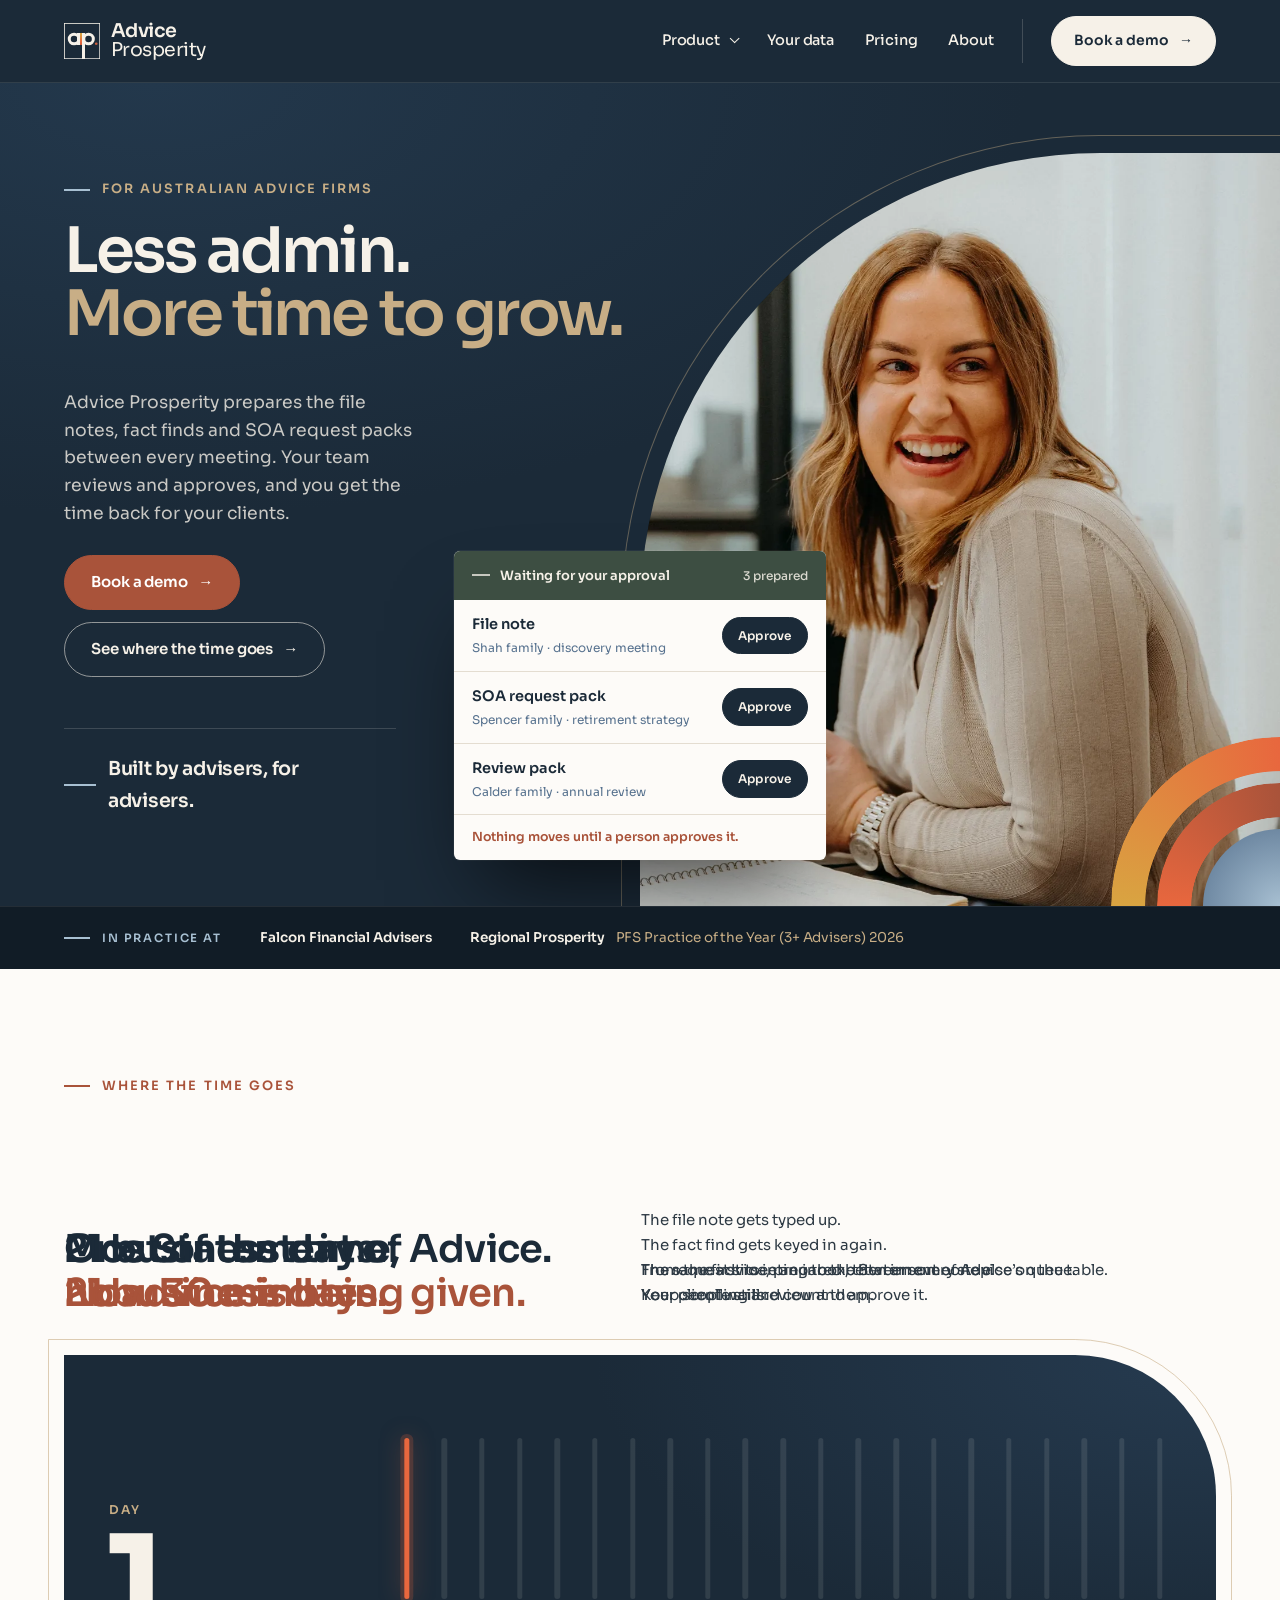
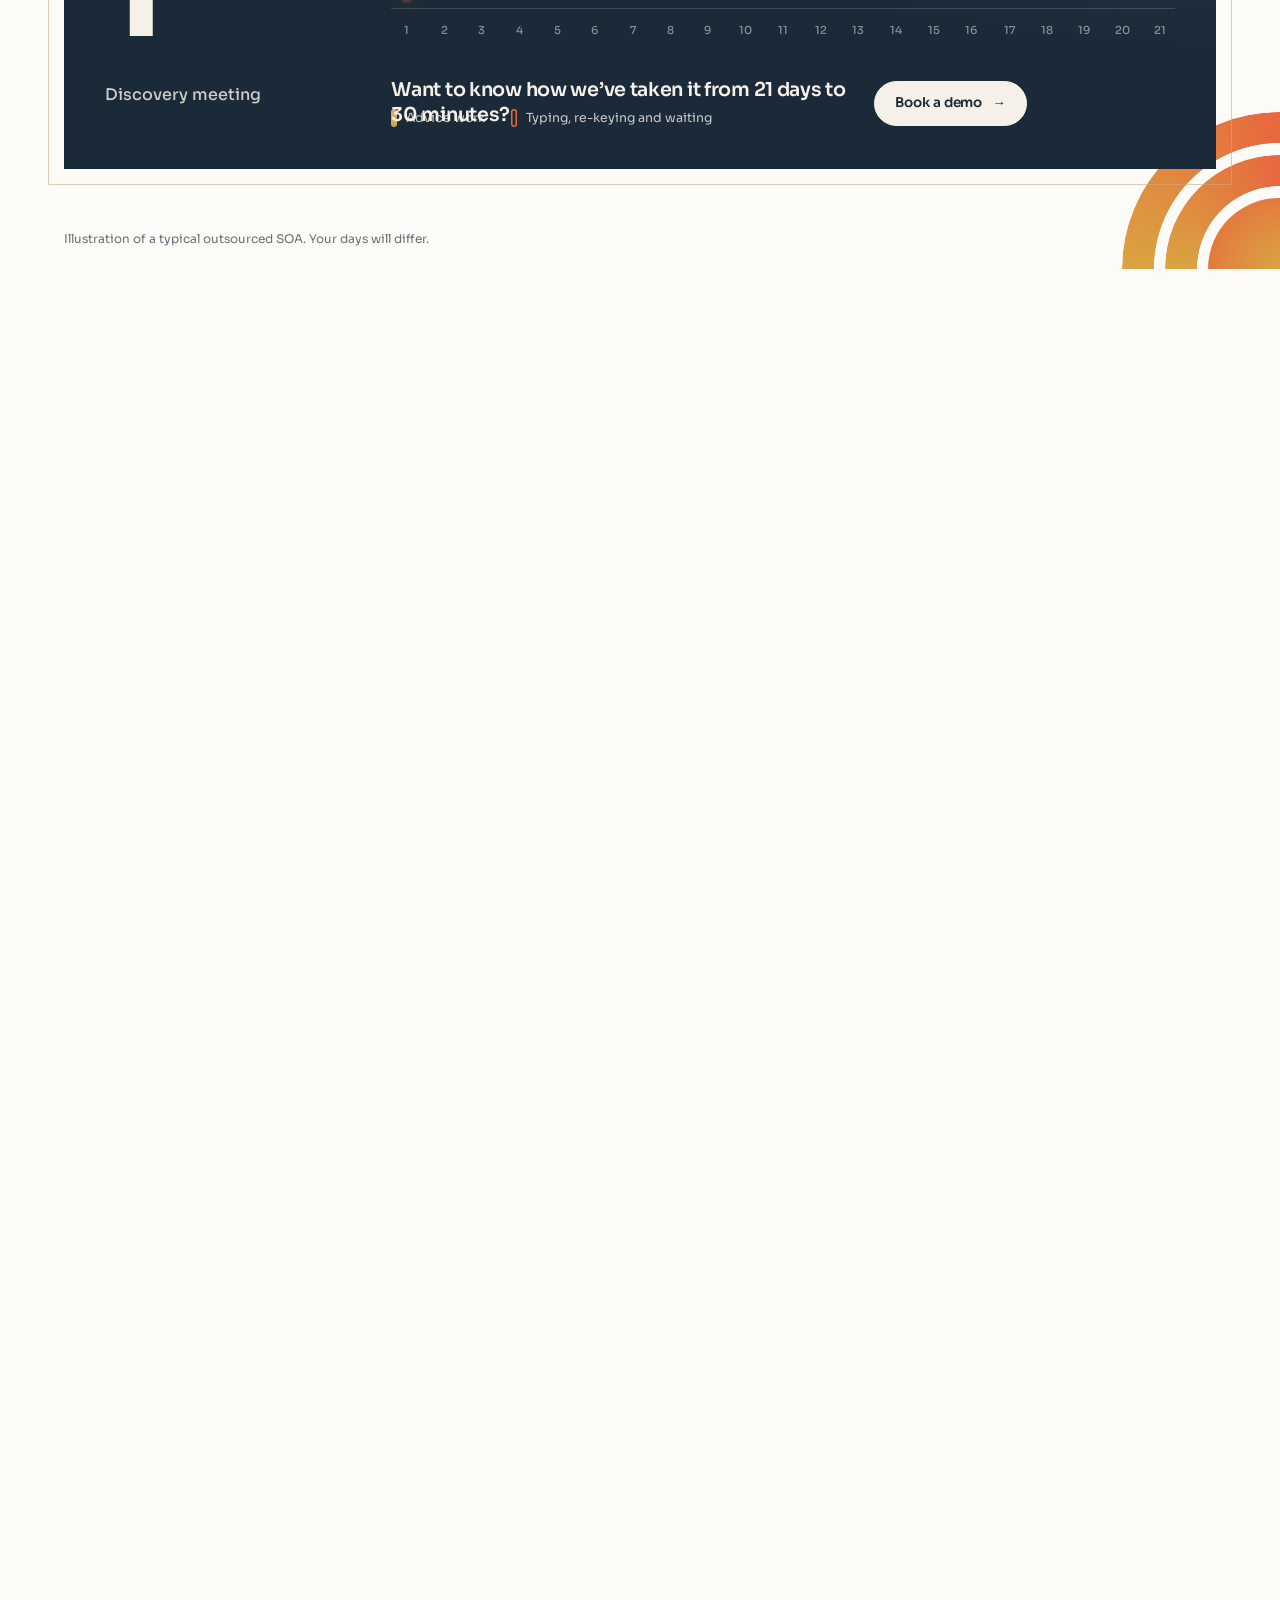
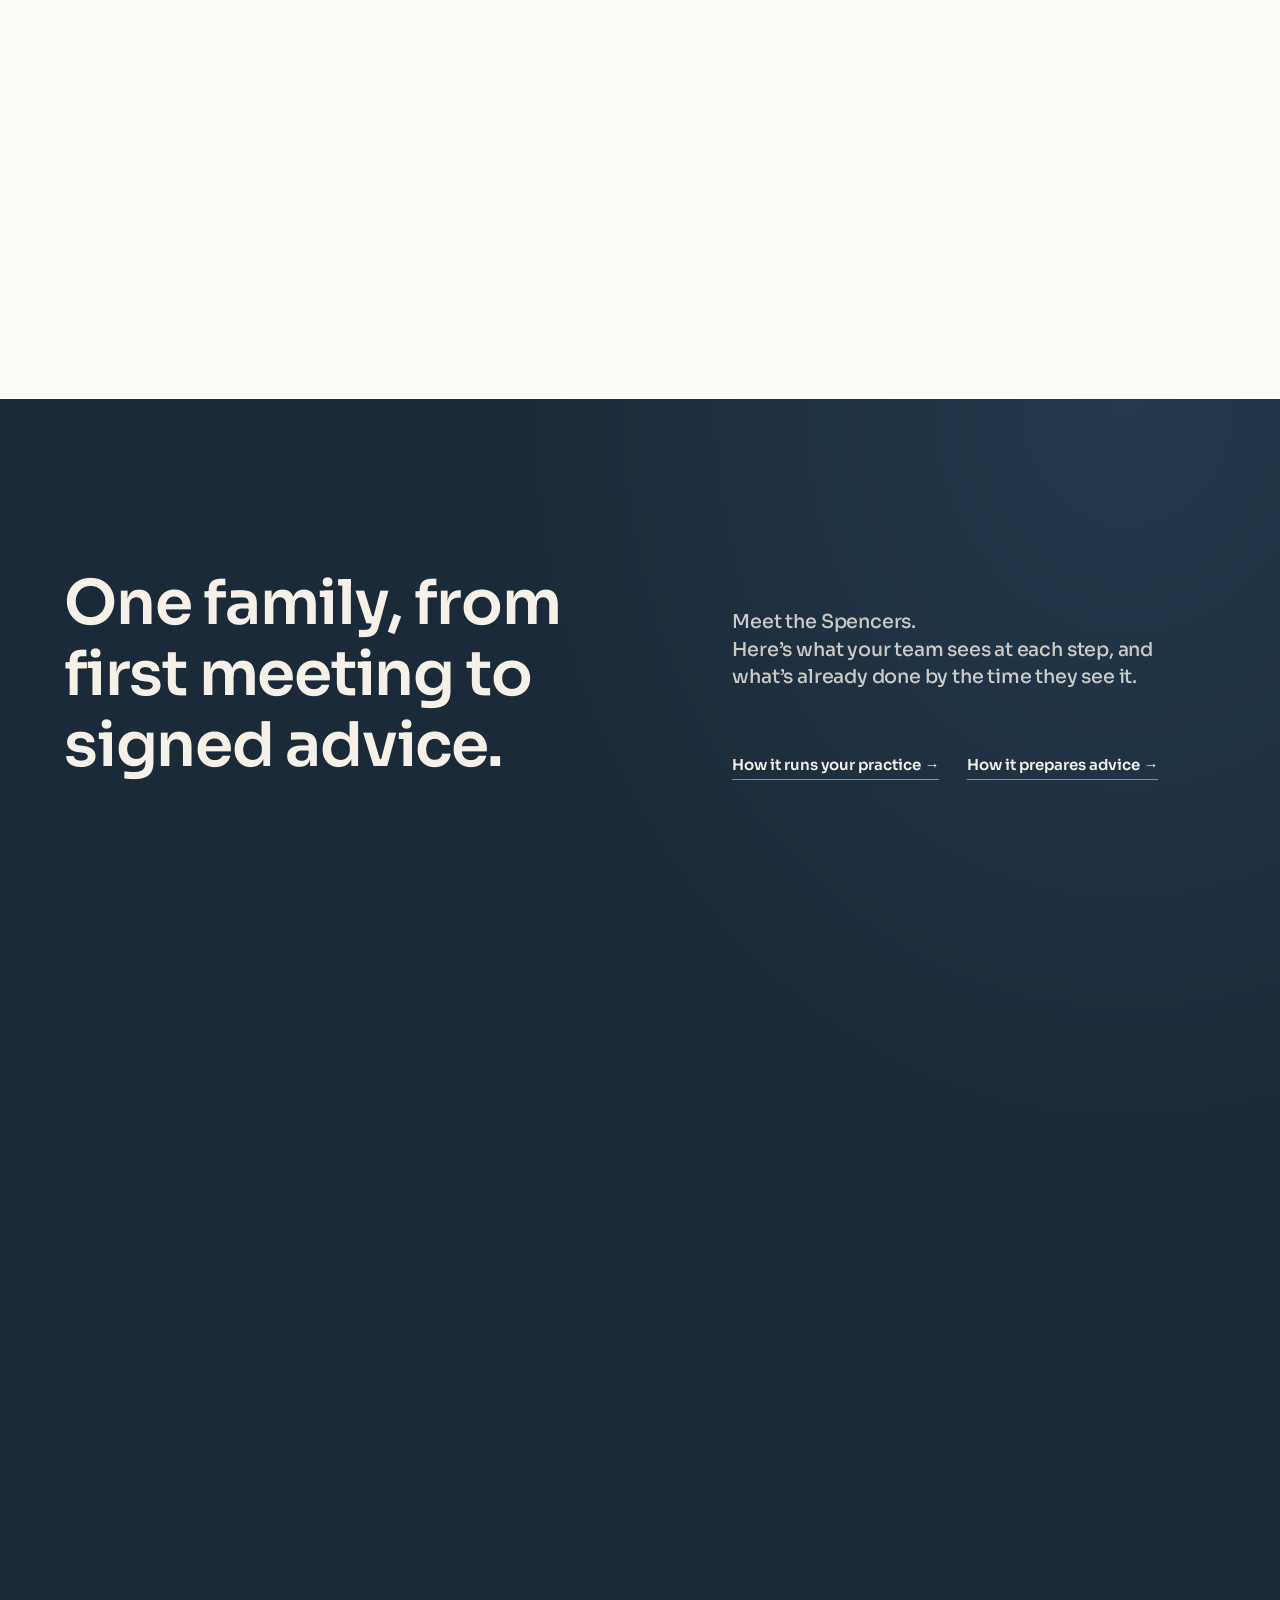
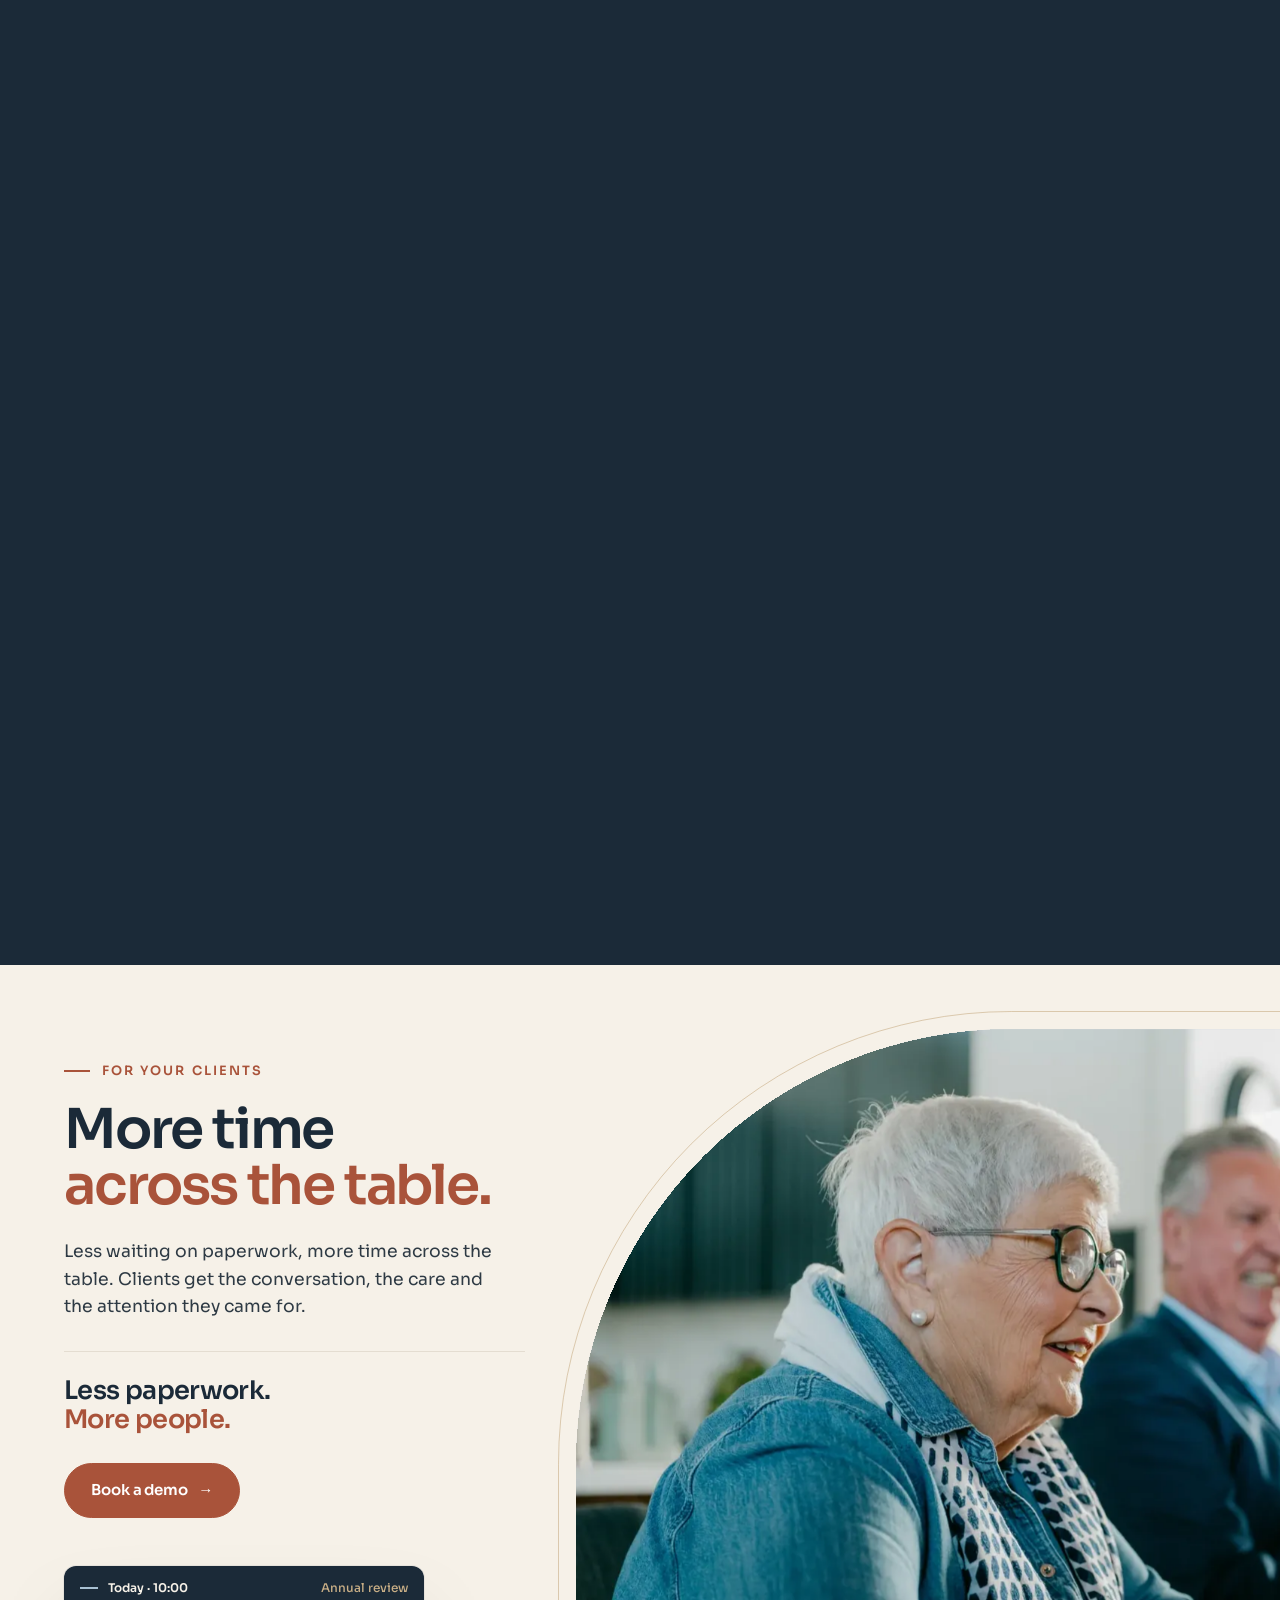
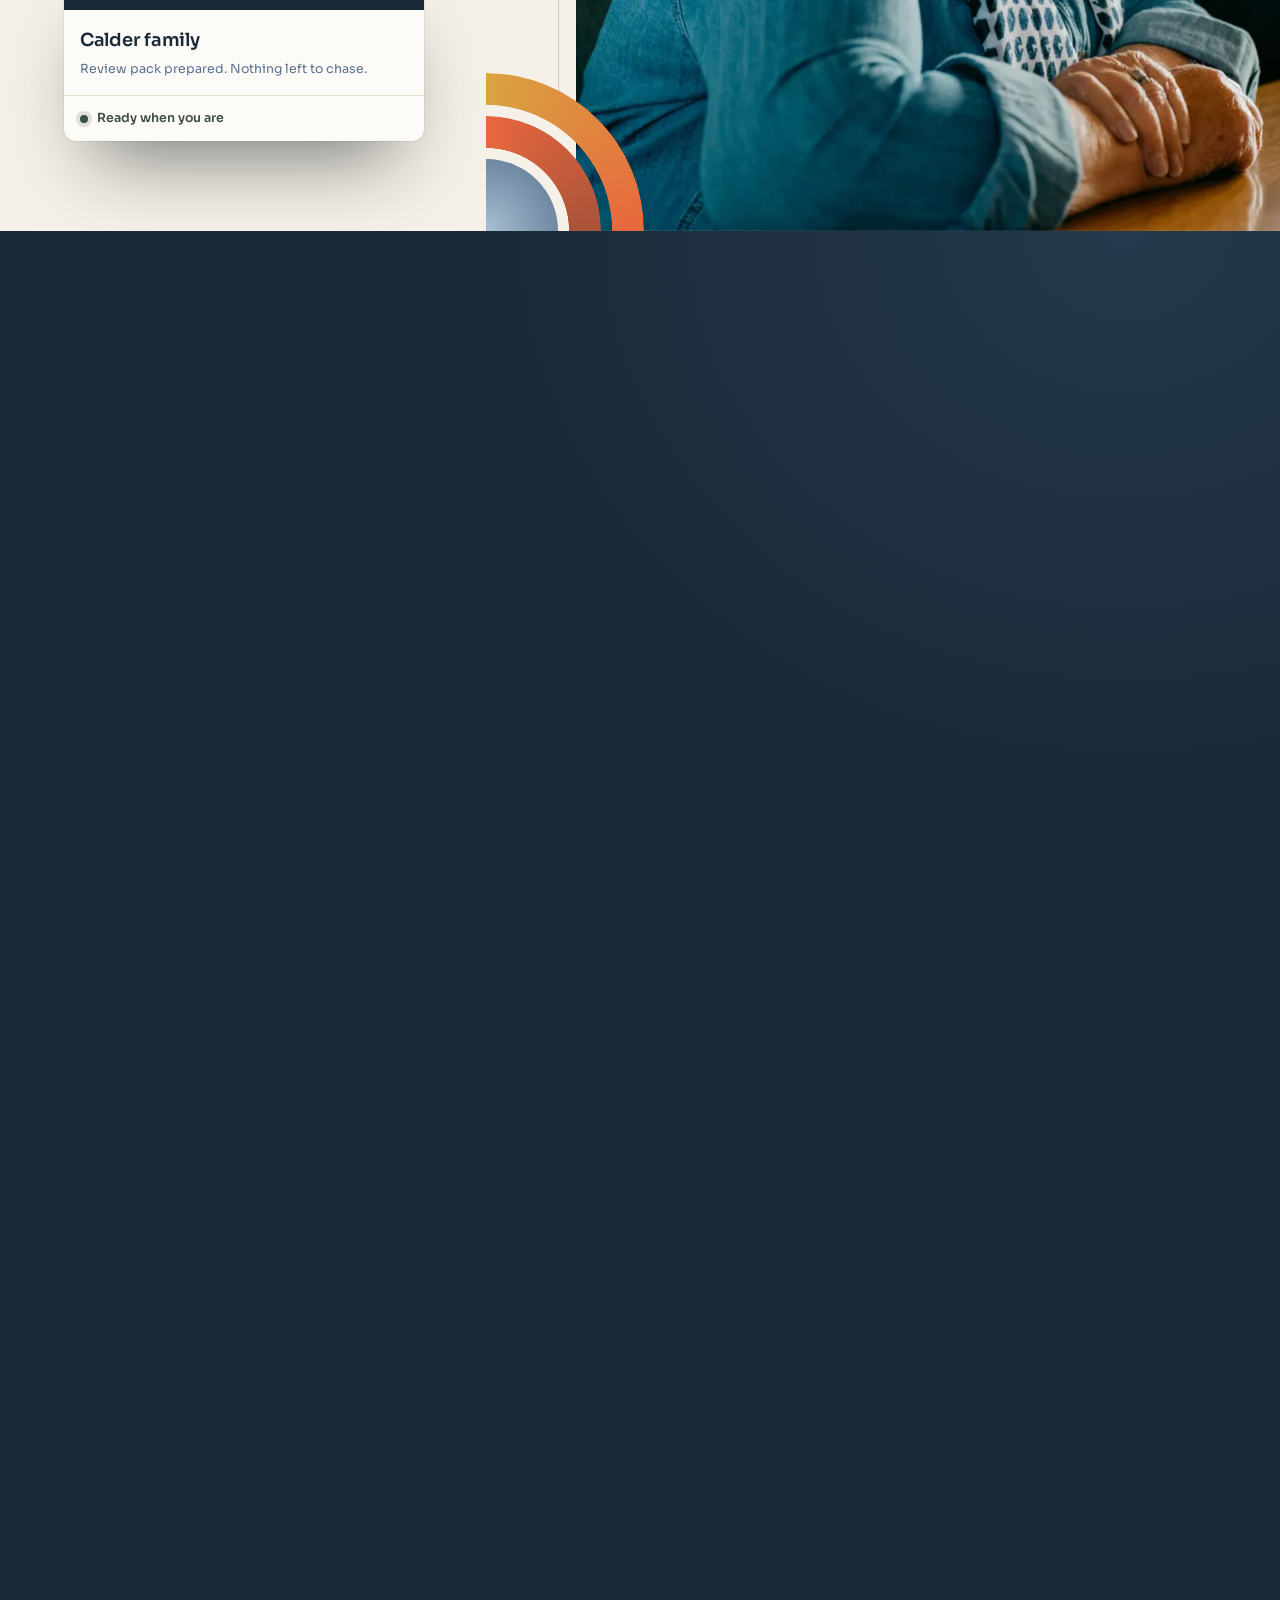
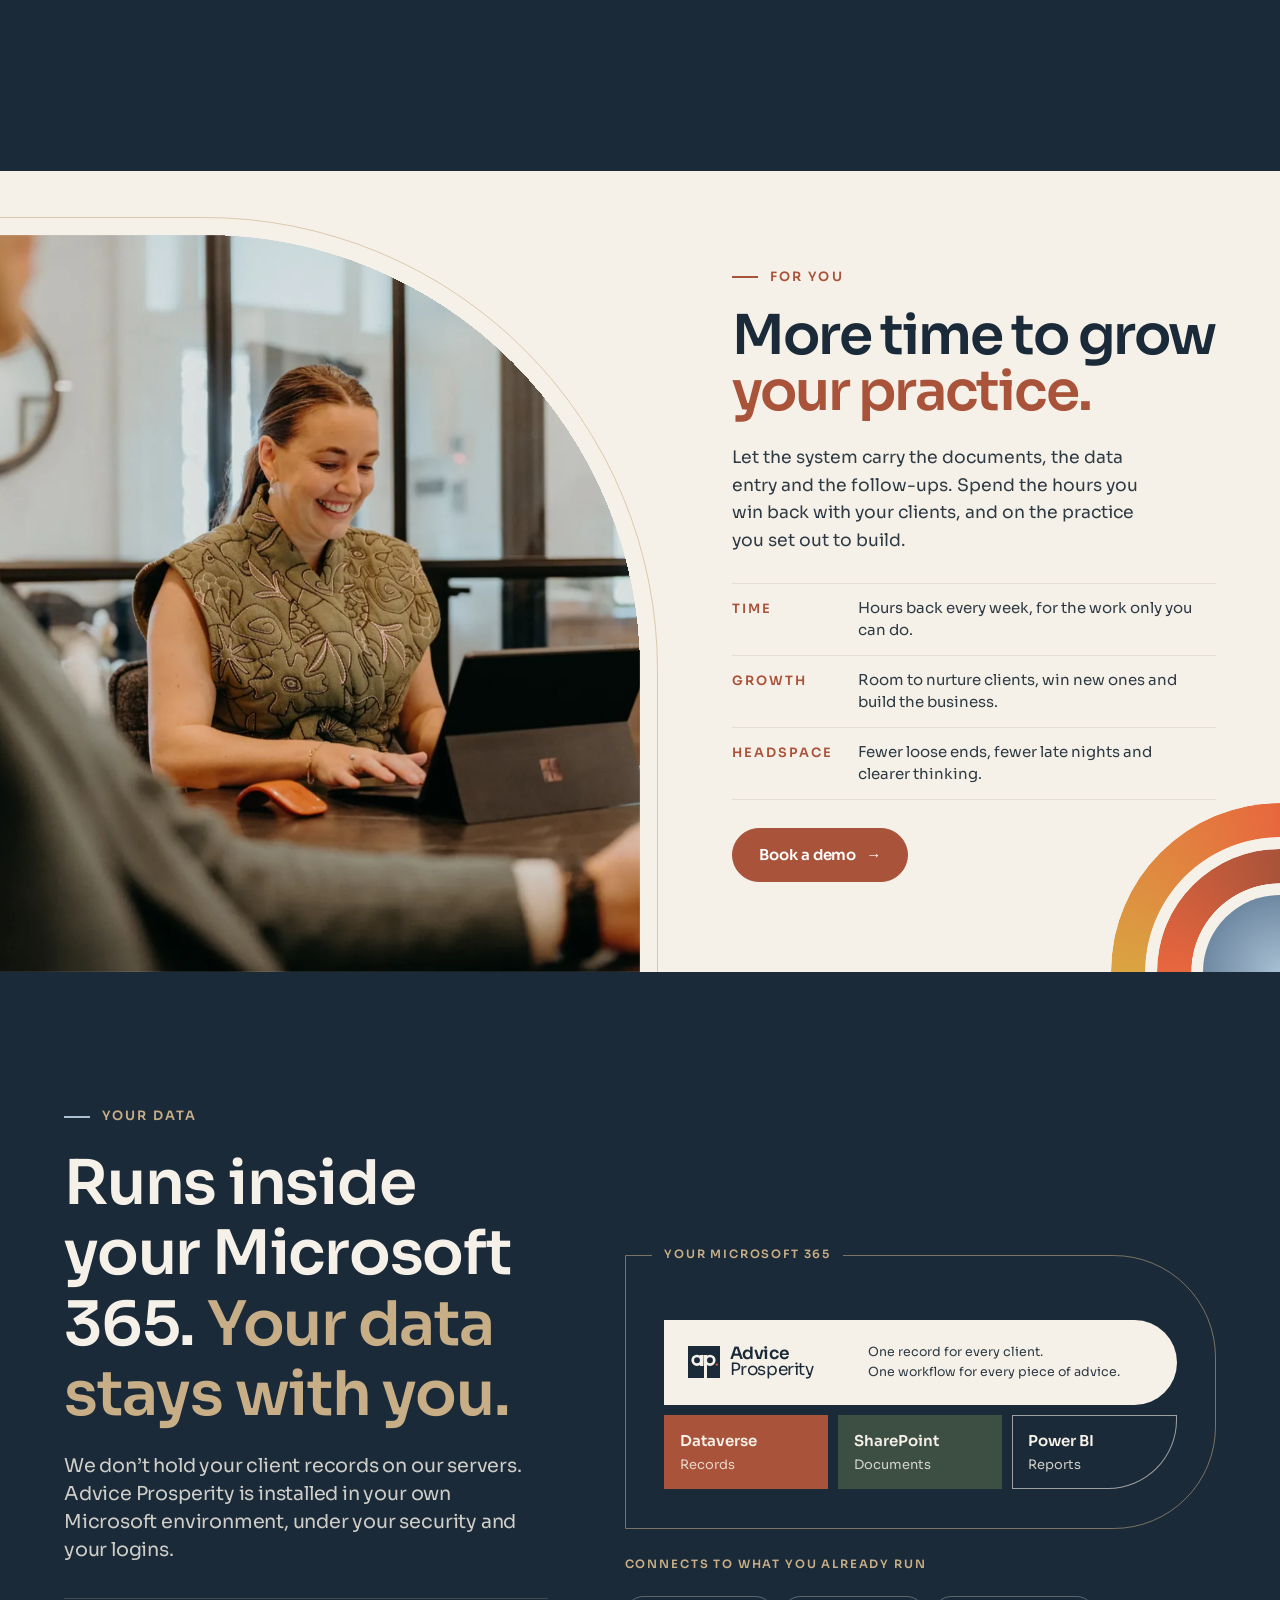
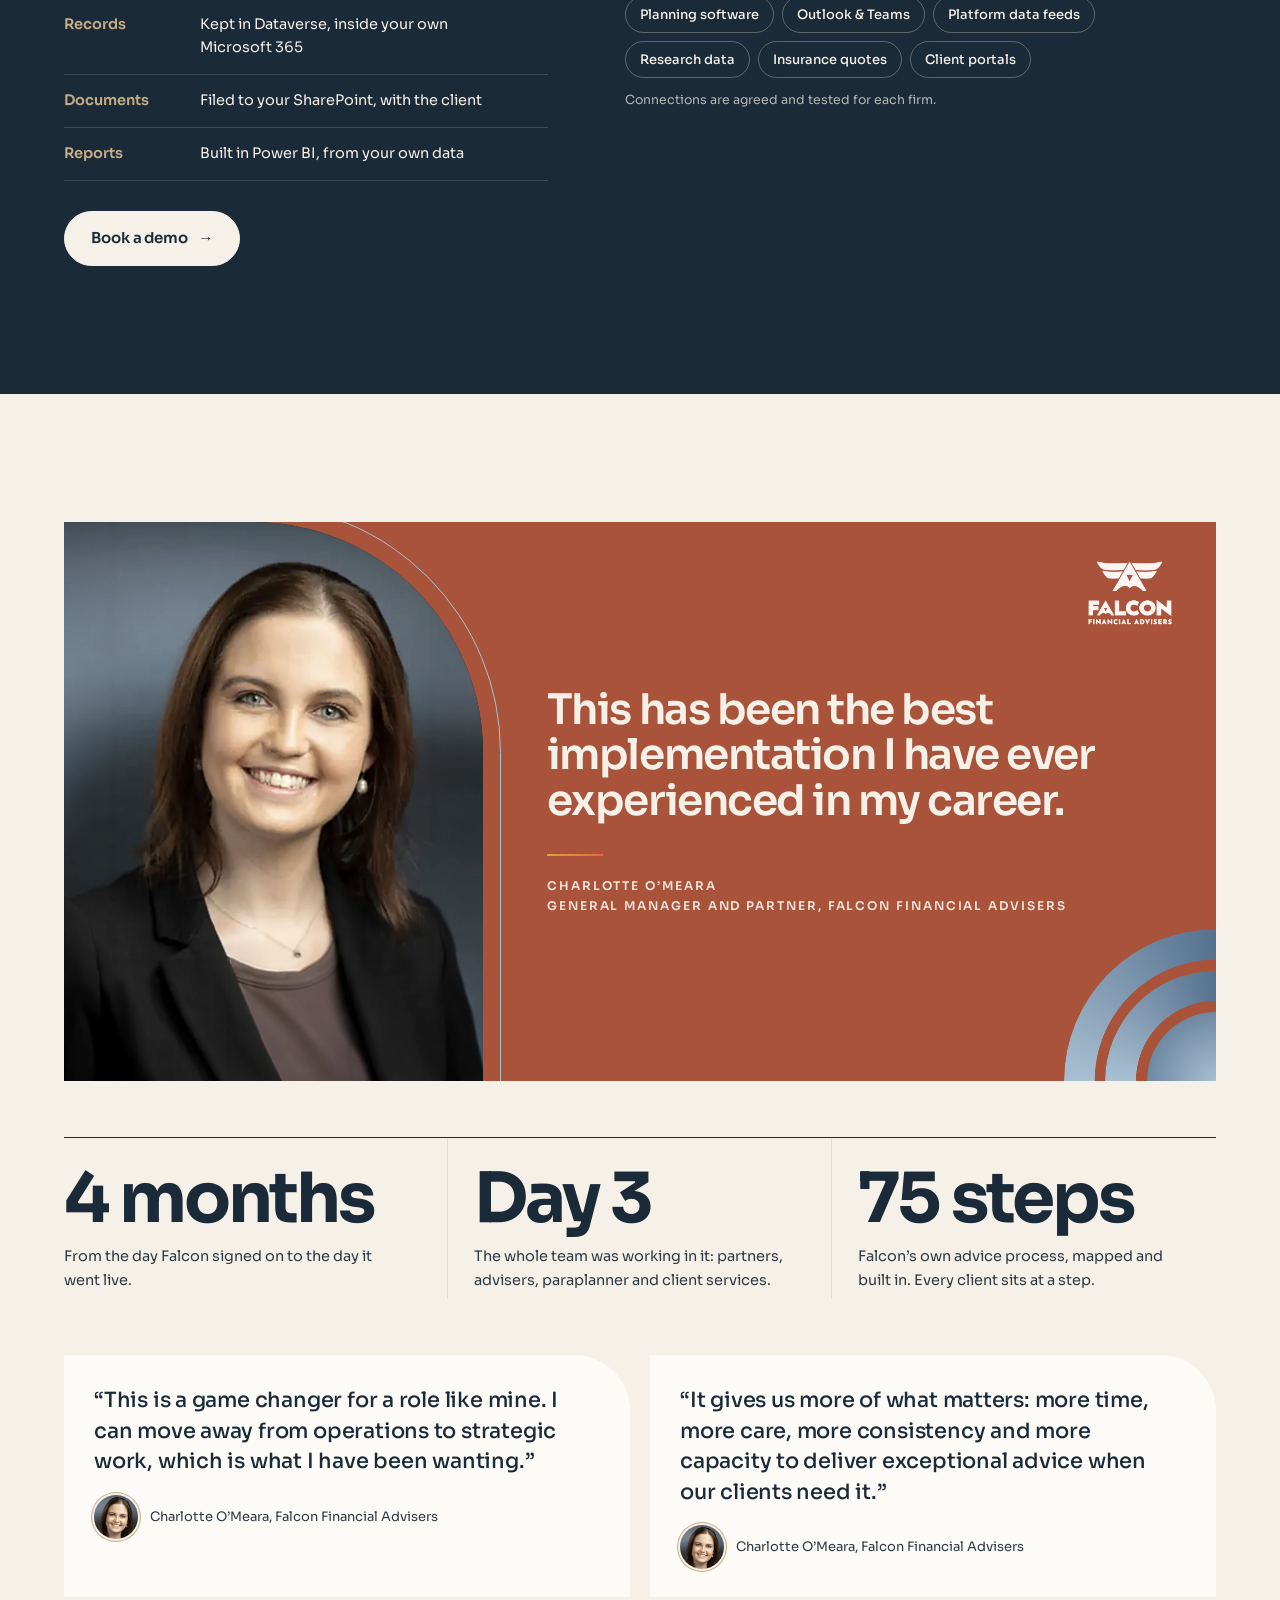
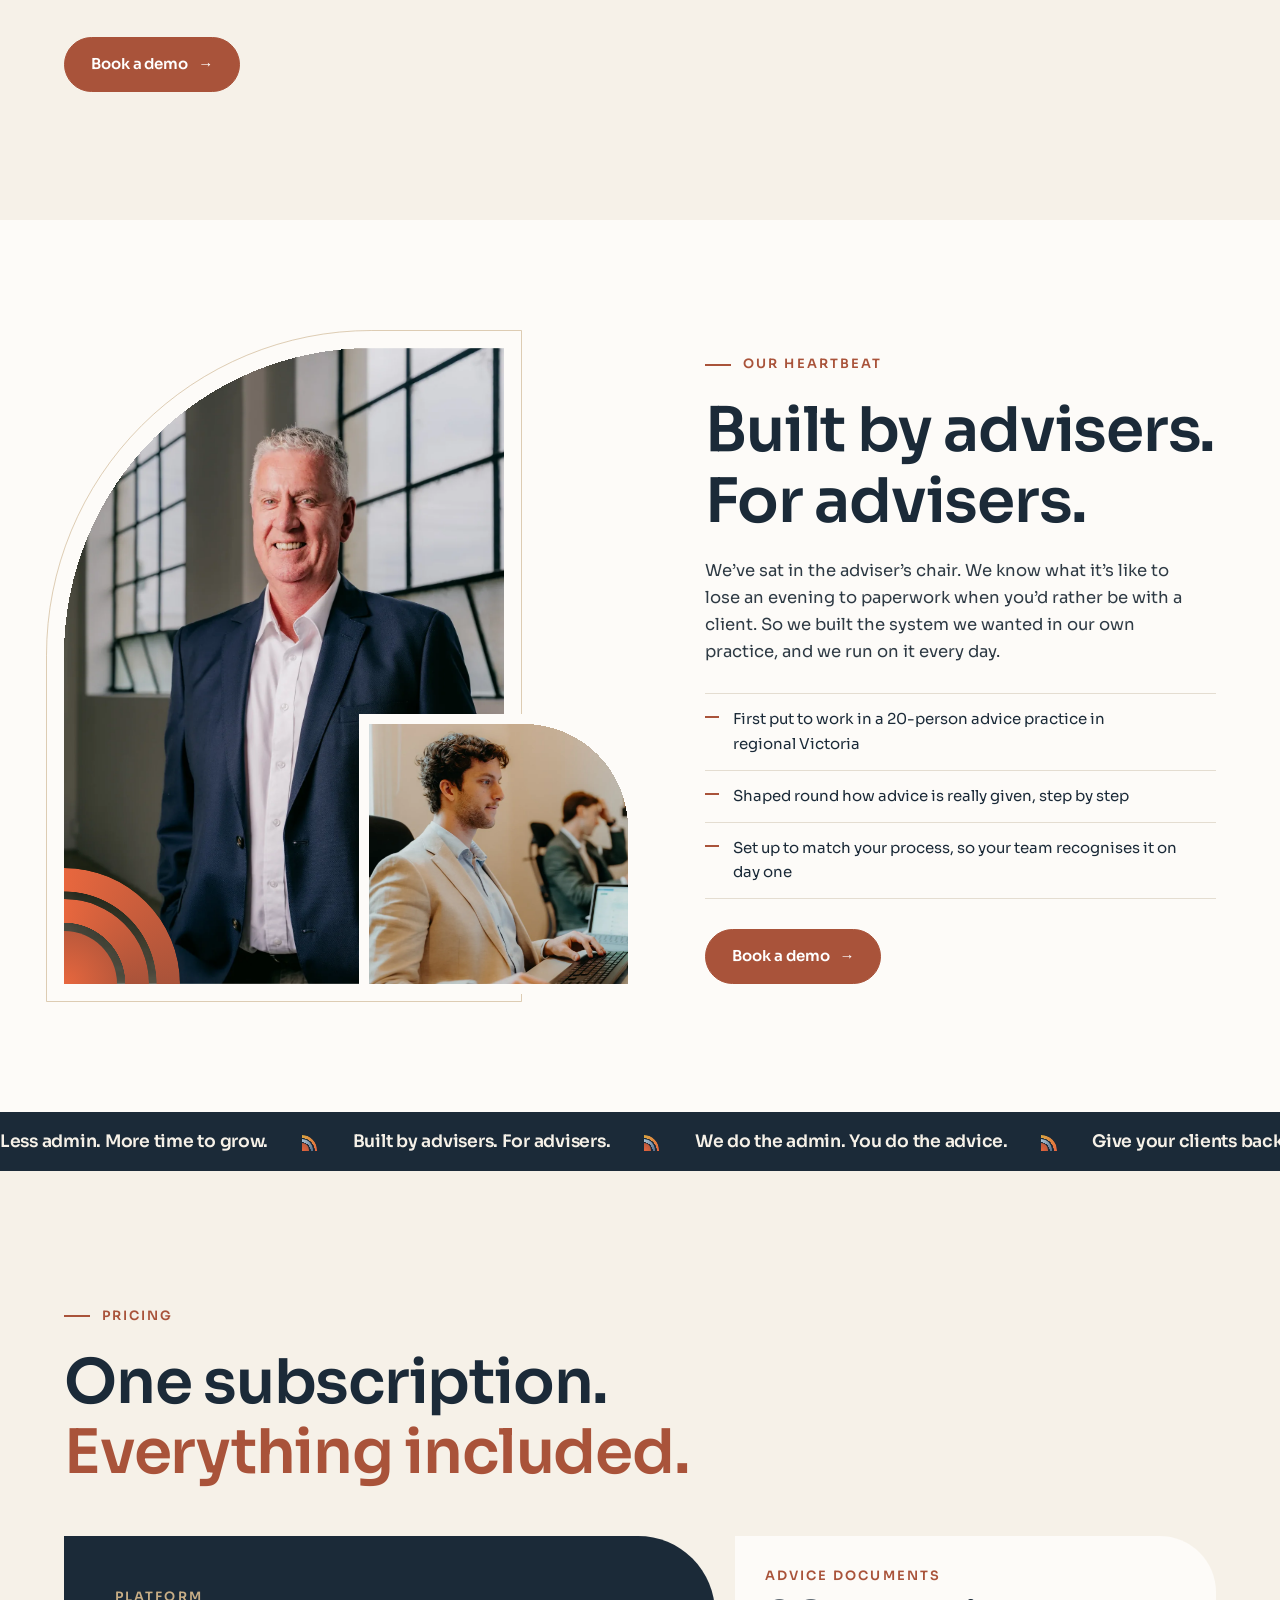
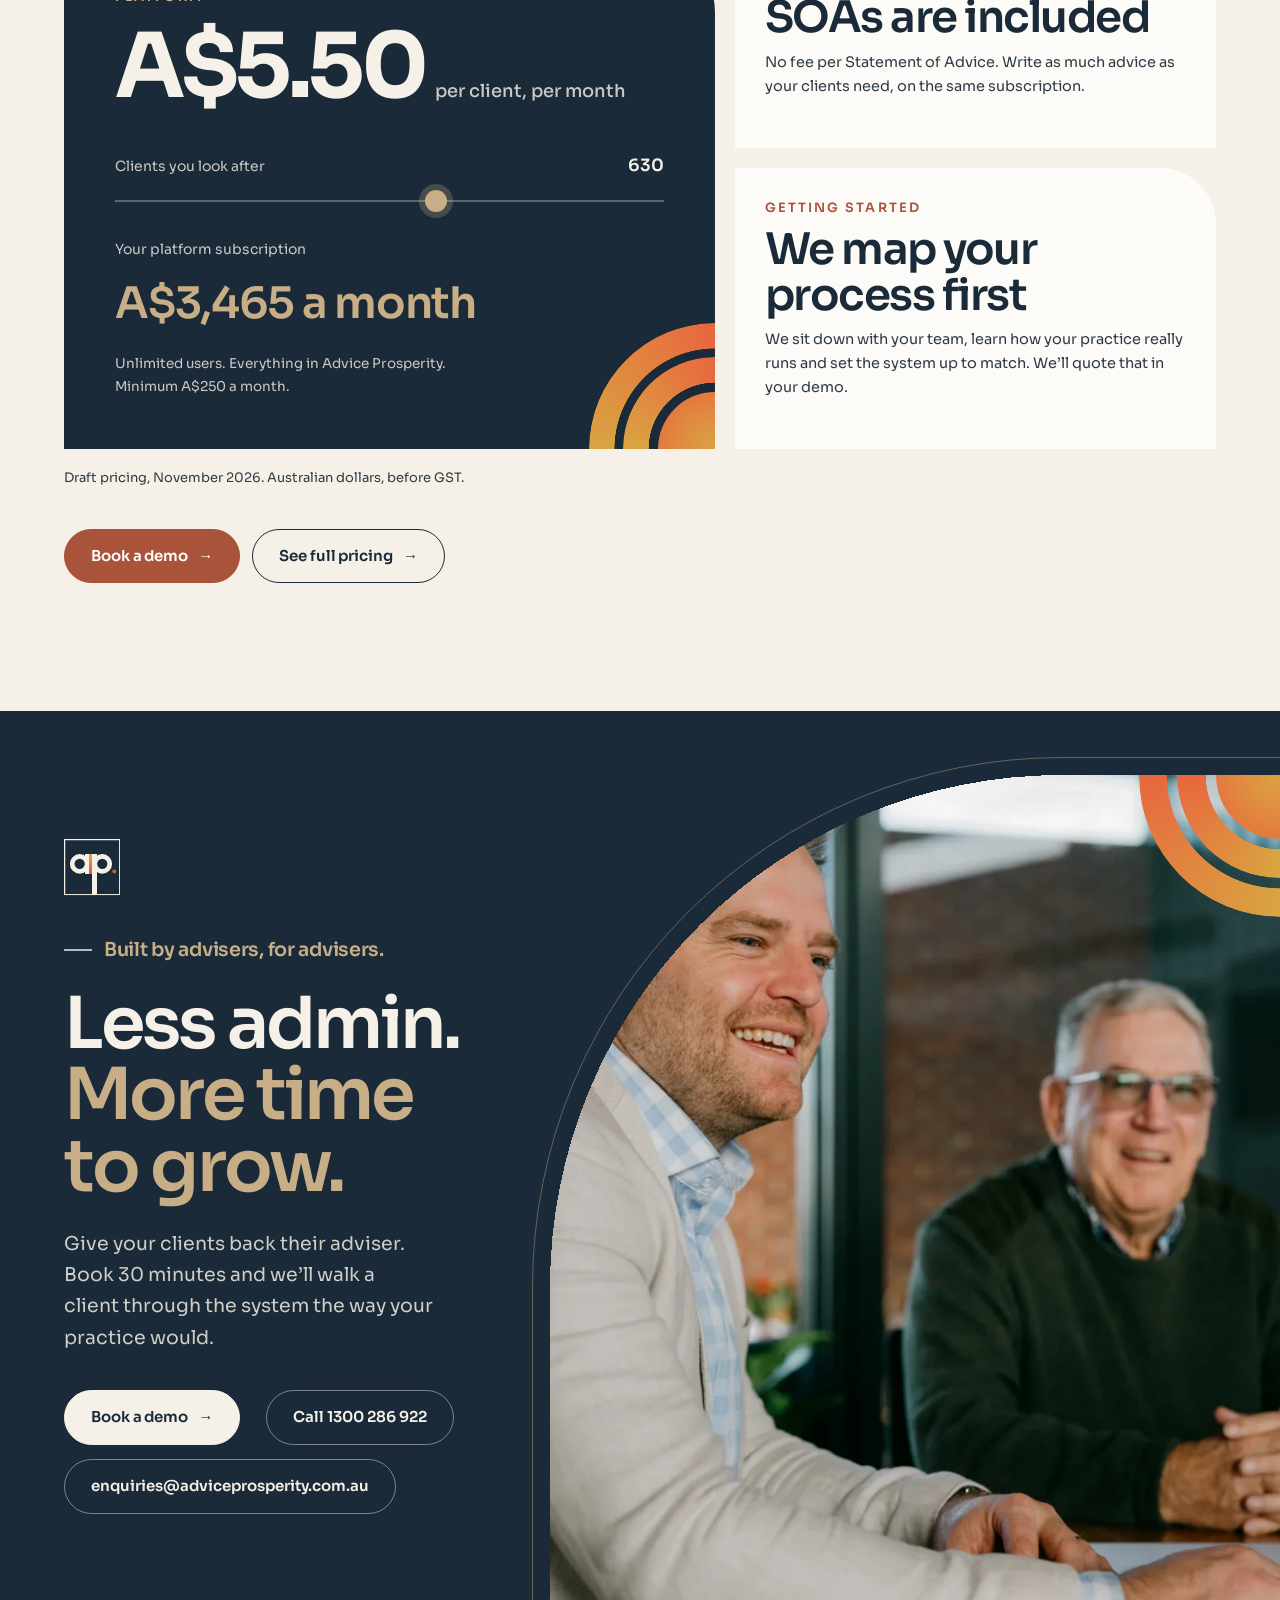
==== commit 80402bdc: "Cover: one thin photo frame; closing photo sits further right - Homepage cover: the two thin frames " ====
--- a/index.html
+++ b/index.html
@@ -12,7 +12,7 @@
 <meta property="og:url" content="https://adviceprosperity.com.au/">
 <meta property="og:type" content="website">
 <meta name="twitter:card" content="summary_large_image">
-<link rel="stylesheet" href="assets/site.css?v=202611260604">
+<link rel="stylesheet" href="assets/site.css?v=202611260725">
 </head>
 <body>
 <svg width="0" height="0" style="position:absolute" aria-hidden="true">
@@ -398,6 +398,6 @@
   </div>
 </footer>
 
-<script src="assets/site.js?v=202611260604"></script>
+<script src="assets/site.js?v=202611260725"></script>
 </body>
 </html>
--- a/assets/site.css
+++ b/assets/site.css
@@ -752,14 +752,13 @@
 .hero .tagline{color:var(--fleece);margin-top:clamp(36px,4vw,56px);padding-top:24px;border-top:1px solid rgba(246,241,232,.16);width:fit-content;padding-right:40px}
 .hero{background:radial-gradient(110% 85% at 12% 0%,#23384C 0%,rgba(35,56,76,0) 62%),var(--bluestone);color:var(--fleece);min-height:clamp(640px,calc(100svh - 77px),980px);--ph-top:clamp(44px,5.5vw,84px);--ph-r:min(36vw,560px)}
 .hero-photo{top:var(--ph-top);z-index:1;background:var(--deep)}
-.hero::before,.hero::after{content:"";position:absolute;right:0;bottom:0;border:1px solid rgba(200,174,134,.38);border-right:0;border-bottom:0;pointer-events:none;z-index:0}
-.hero::before{top:calc(var(--ph-top) - 22px);width:calc(50% + 22px);border-top-left-radius:calc(var(--ph-r) + 22px)}
-.hero::after{top:calc(var(--ph-top) - 46px);width:calc(50% + 46px);border-top-left-radius:calc(var(--ph-r) + 46px);border-color:rgba(200,174,134,.18)}
+/* One thin frame around the cover photo, the same line and gap as the photo frames on the other pages */
+.hero::before{content:"";position:absolute;right:0;bottom:0;border:1px solid var(--frame-line-dark);border-right:0;border-bottom:0;pointer-events:none;z-index:0;top:calc(var(--ph-top) - var(--frame-gap));width:calc(50% + var(--frame-gap));border-top-left-radius:calc(var(--ph-r) + var(--frame-gap))}
 .approve{box-shadow:0 50px 90px -30px rgba(0,0,0,.7),0 0 0 1px rgba(246,241,232,.06)}
 .hero-hint{color:var(--bluestone)}
 @media (max-width:900px){
   .hero{min-height:0;background:var(--bluestone)}
-  .hero::before,.hero::after{display:none}
+  .hero::before{display:none}
   .hero-photo{top:auto}
   .hero .tagline{padding-right:0}
 }
@@ -1100,7 +1099,7 @@
 @media (min-width:901px){
   .close-ph .ph{top:var(--frame-top);bottom:0;left:0;right:0;aspect-ratio:auto}
   .close-ph .ph img{width:auto;max-width:none}
-  .close-ph .ph img{position:absolute;top:0;right:0;height:100%;object-fit:cover;translate:18% 0}
+  .close-ph .ph img{position:absolute;top:0;right:0;height:100%;min-width:137%;object-fit:cover;translate:26% 0}
   .close-ph .arcset{--aw:clamp(170px,32%,280px);width:var(--aw);left:calc(var(--aw)*-.32);clip-path:inset(0 0 0 calc(var(--aw)*.32))}
   .close-ph .arcset::before{position:absolute;left:0;bottom:0;width:calc(var(--frame-gap) + 1px);height:100%;background:var(--bluestone);content:none}
 }
